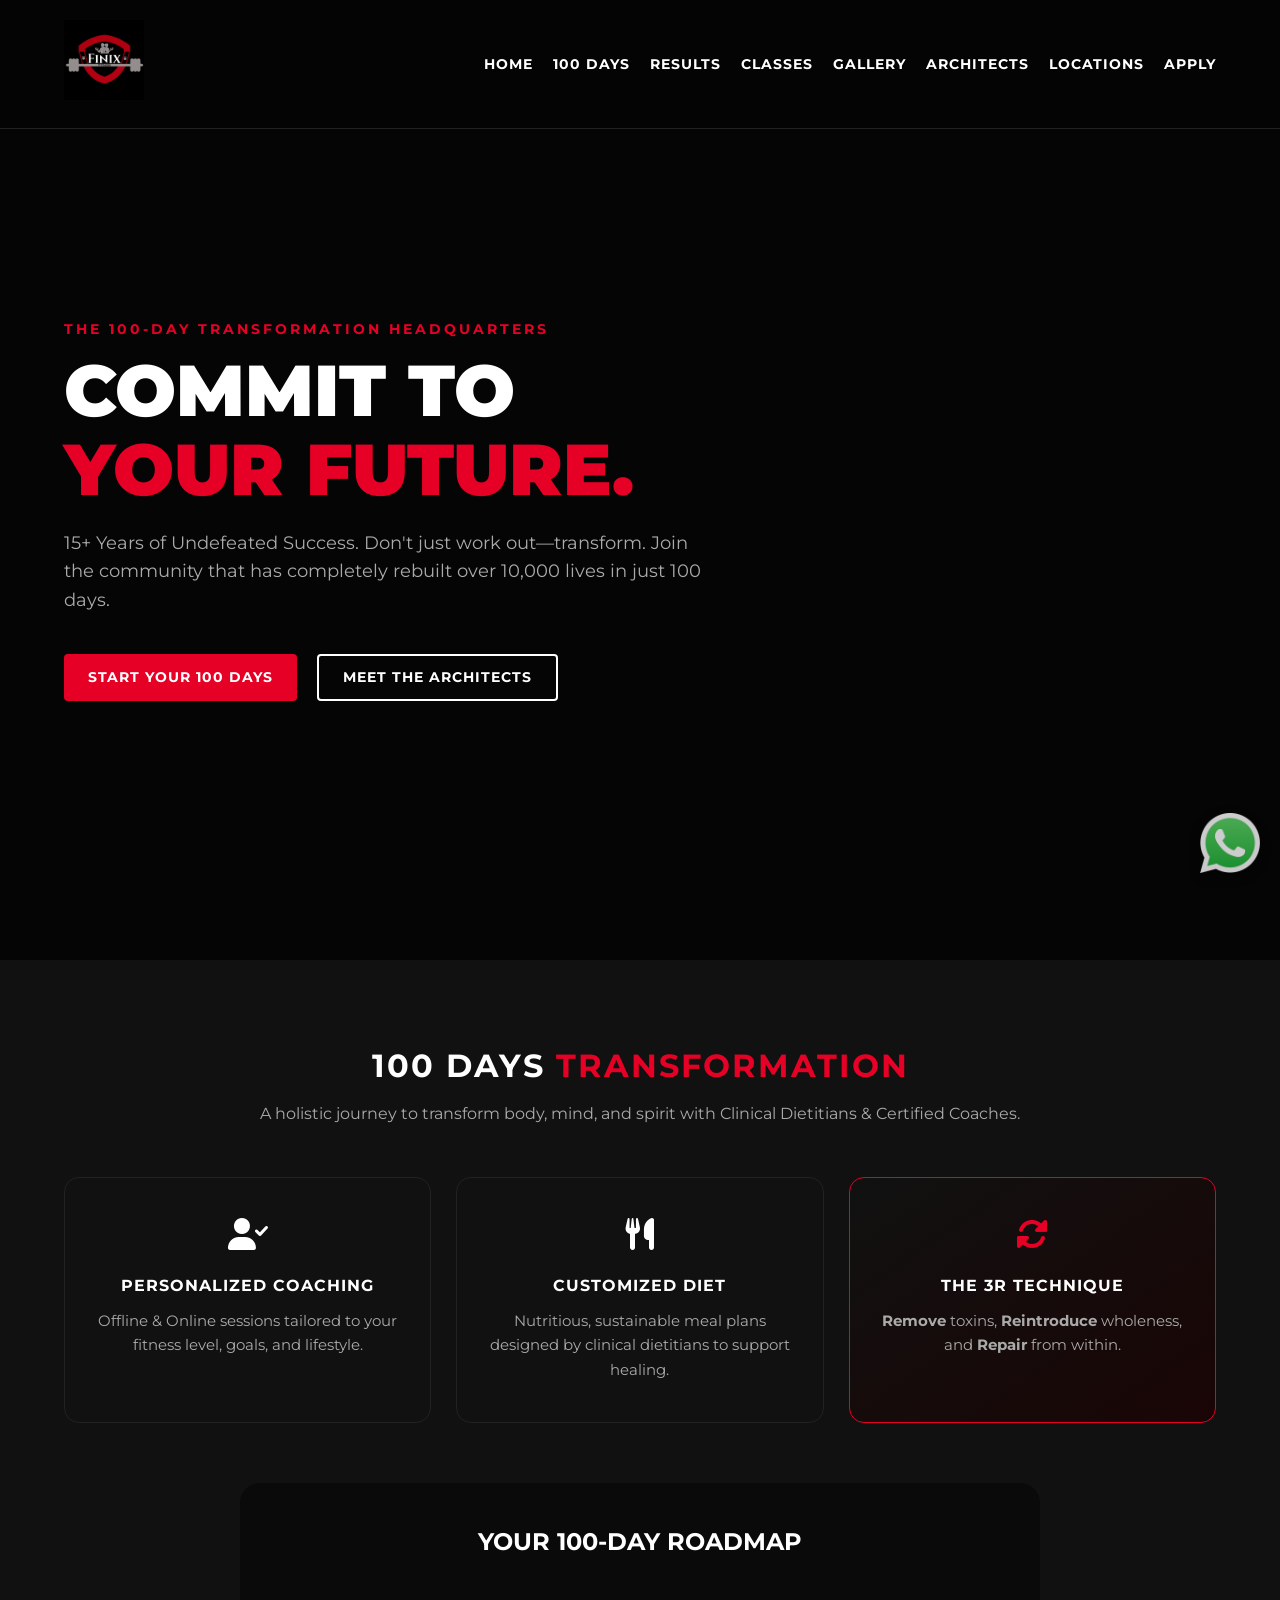
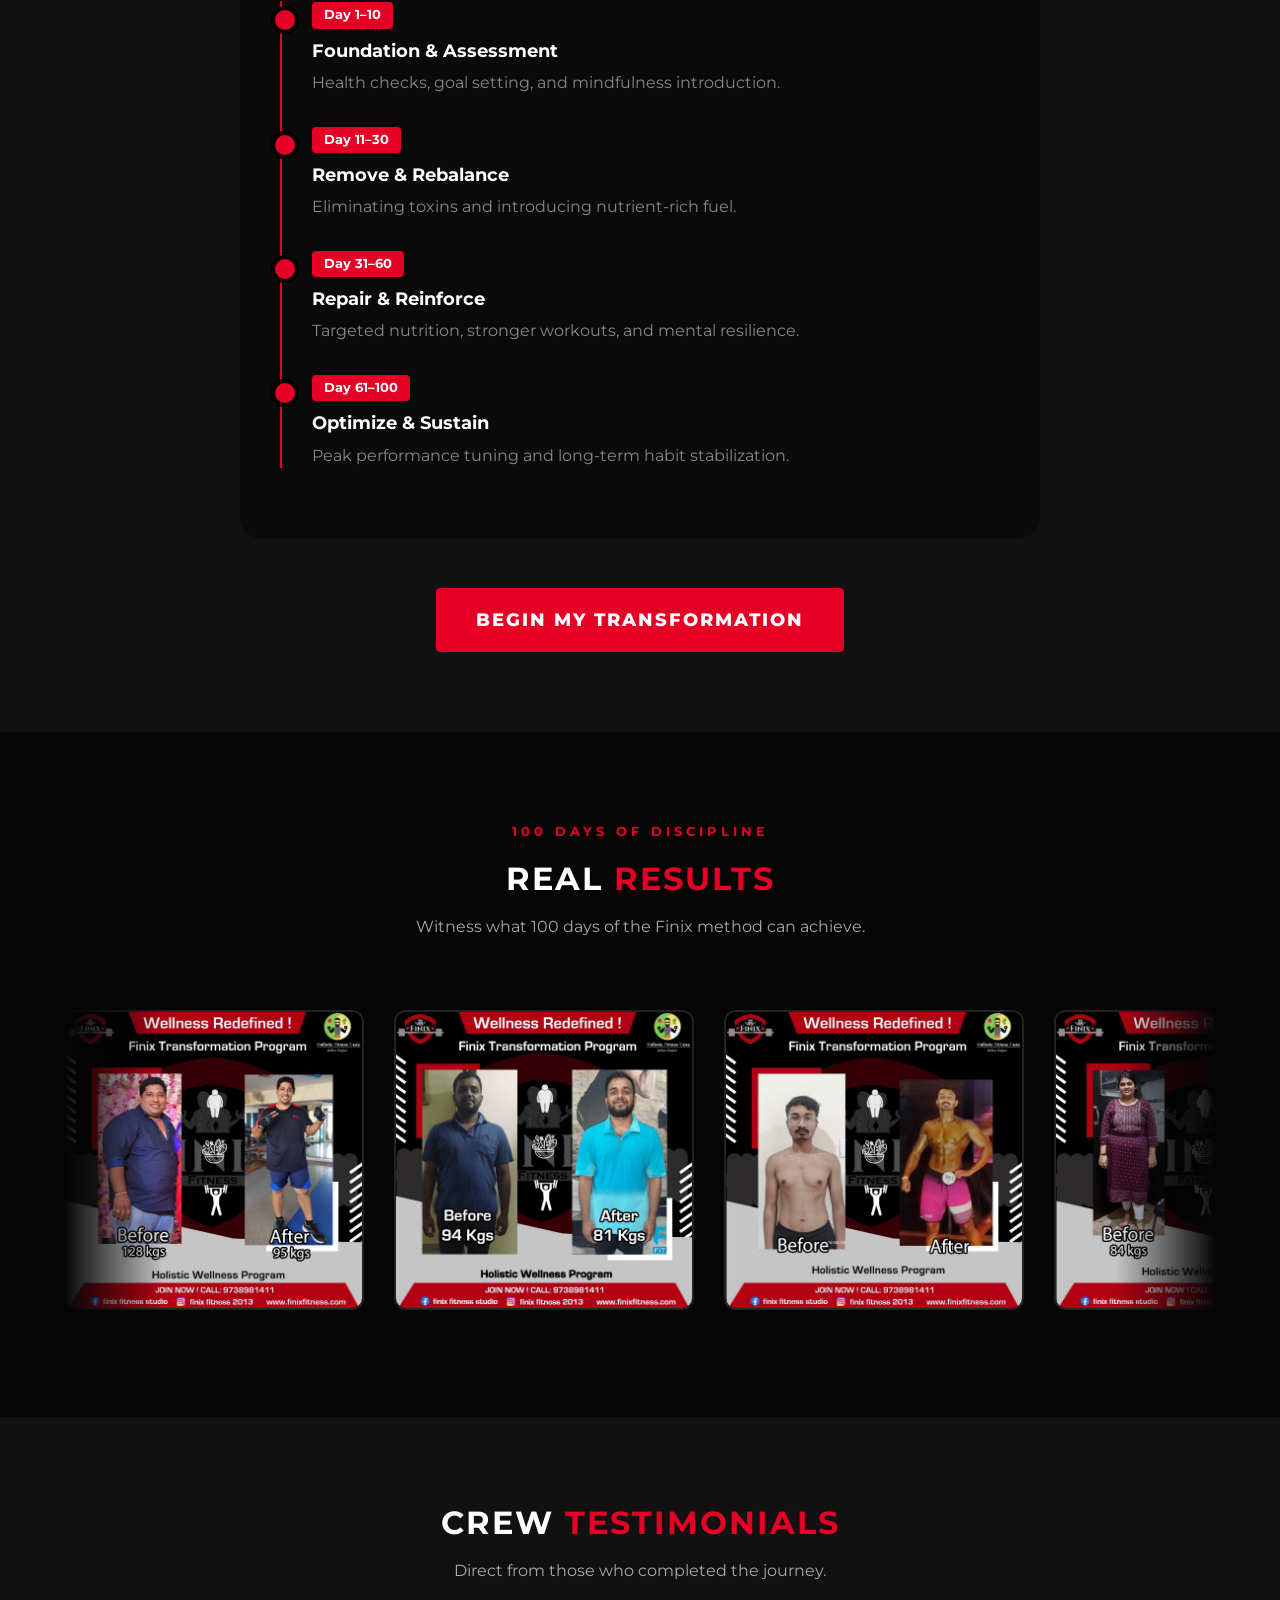
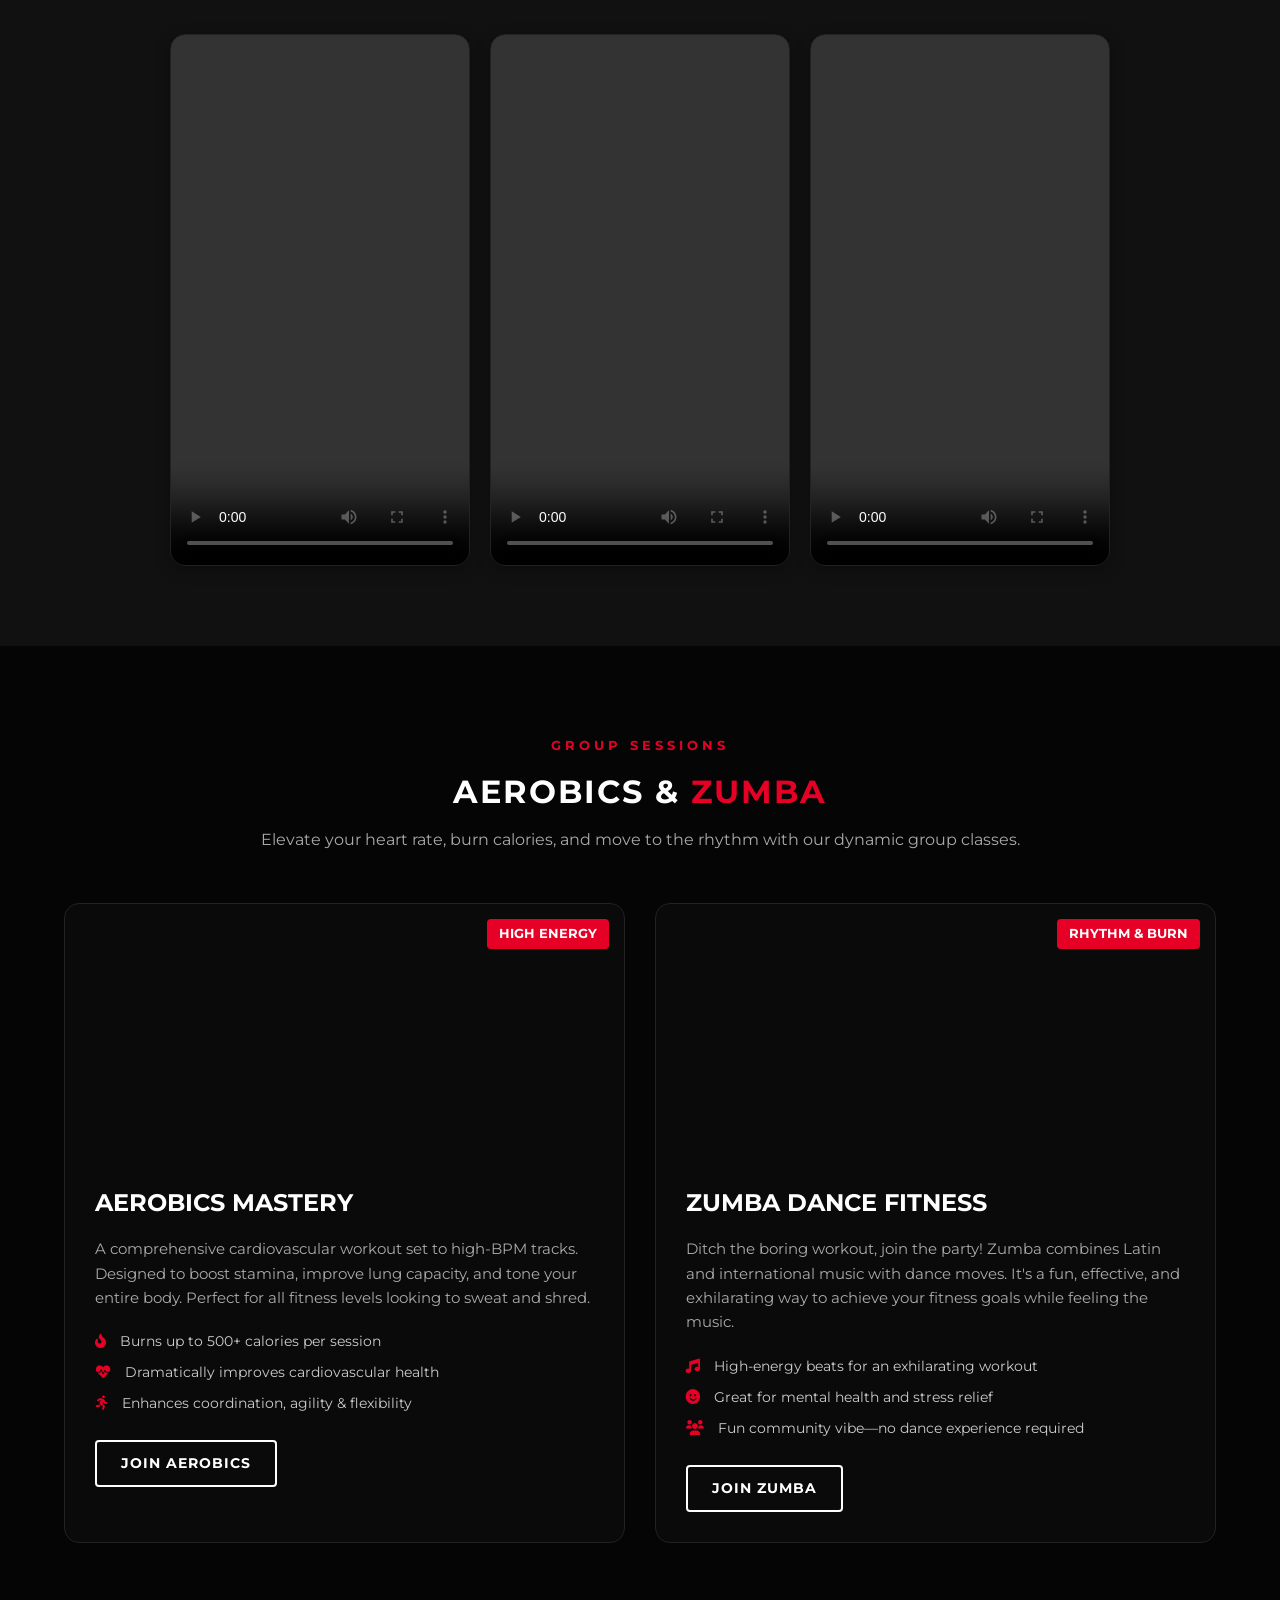
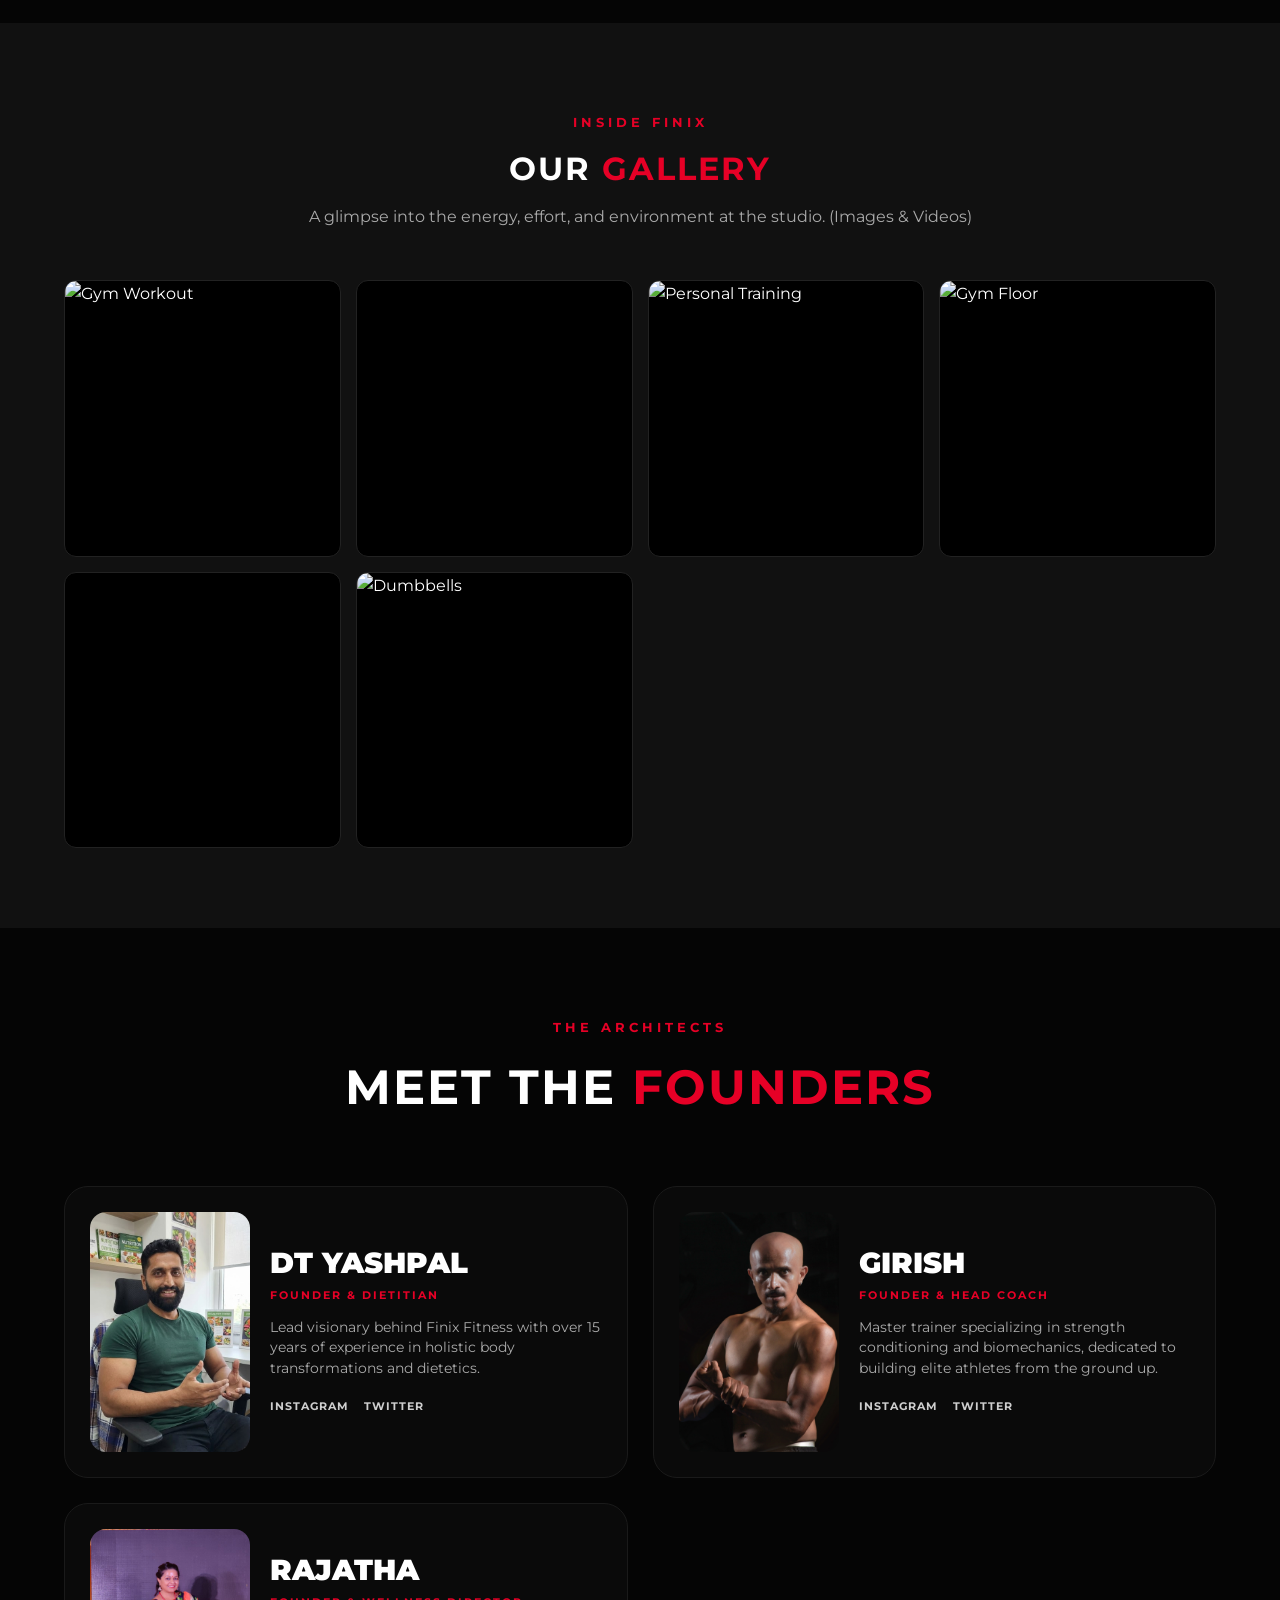
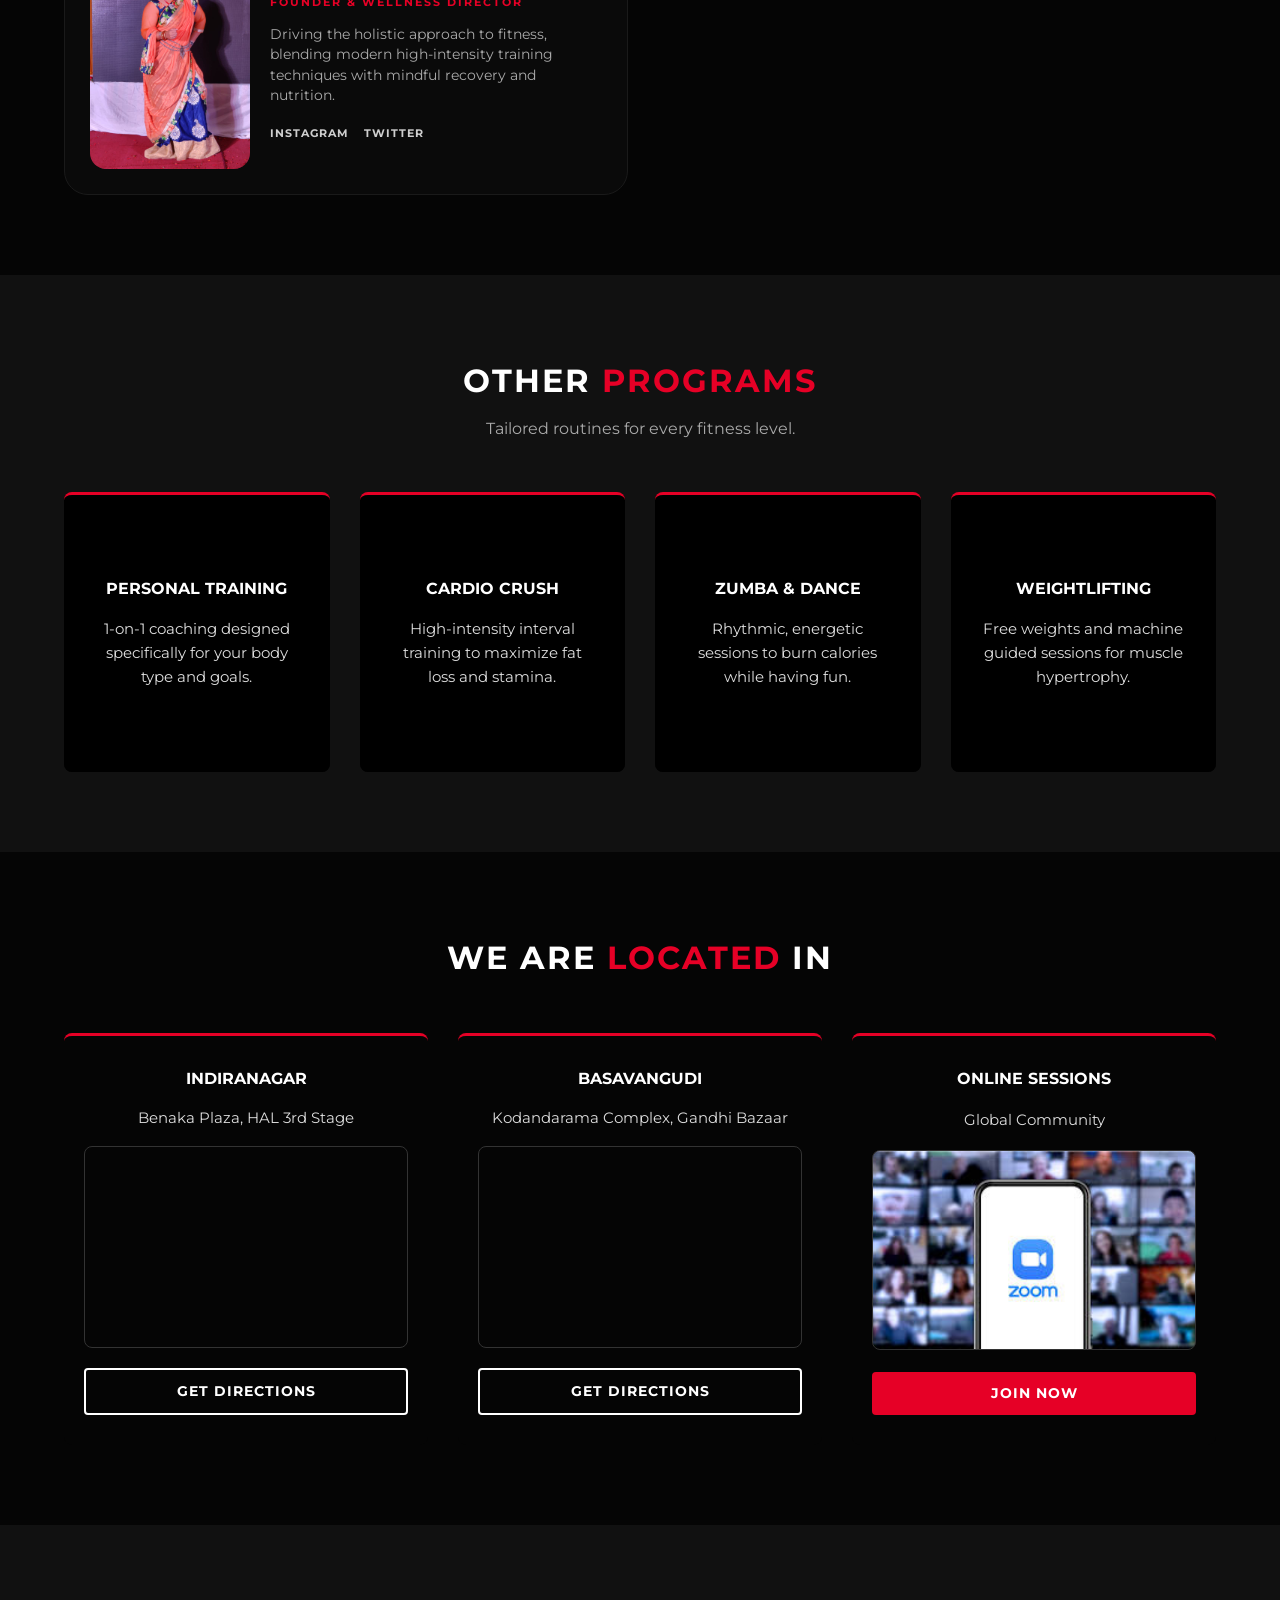
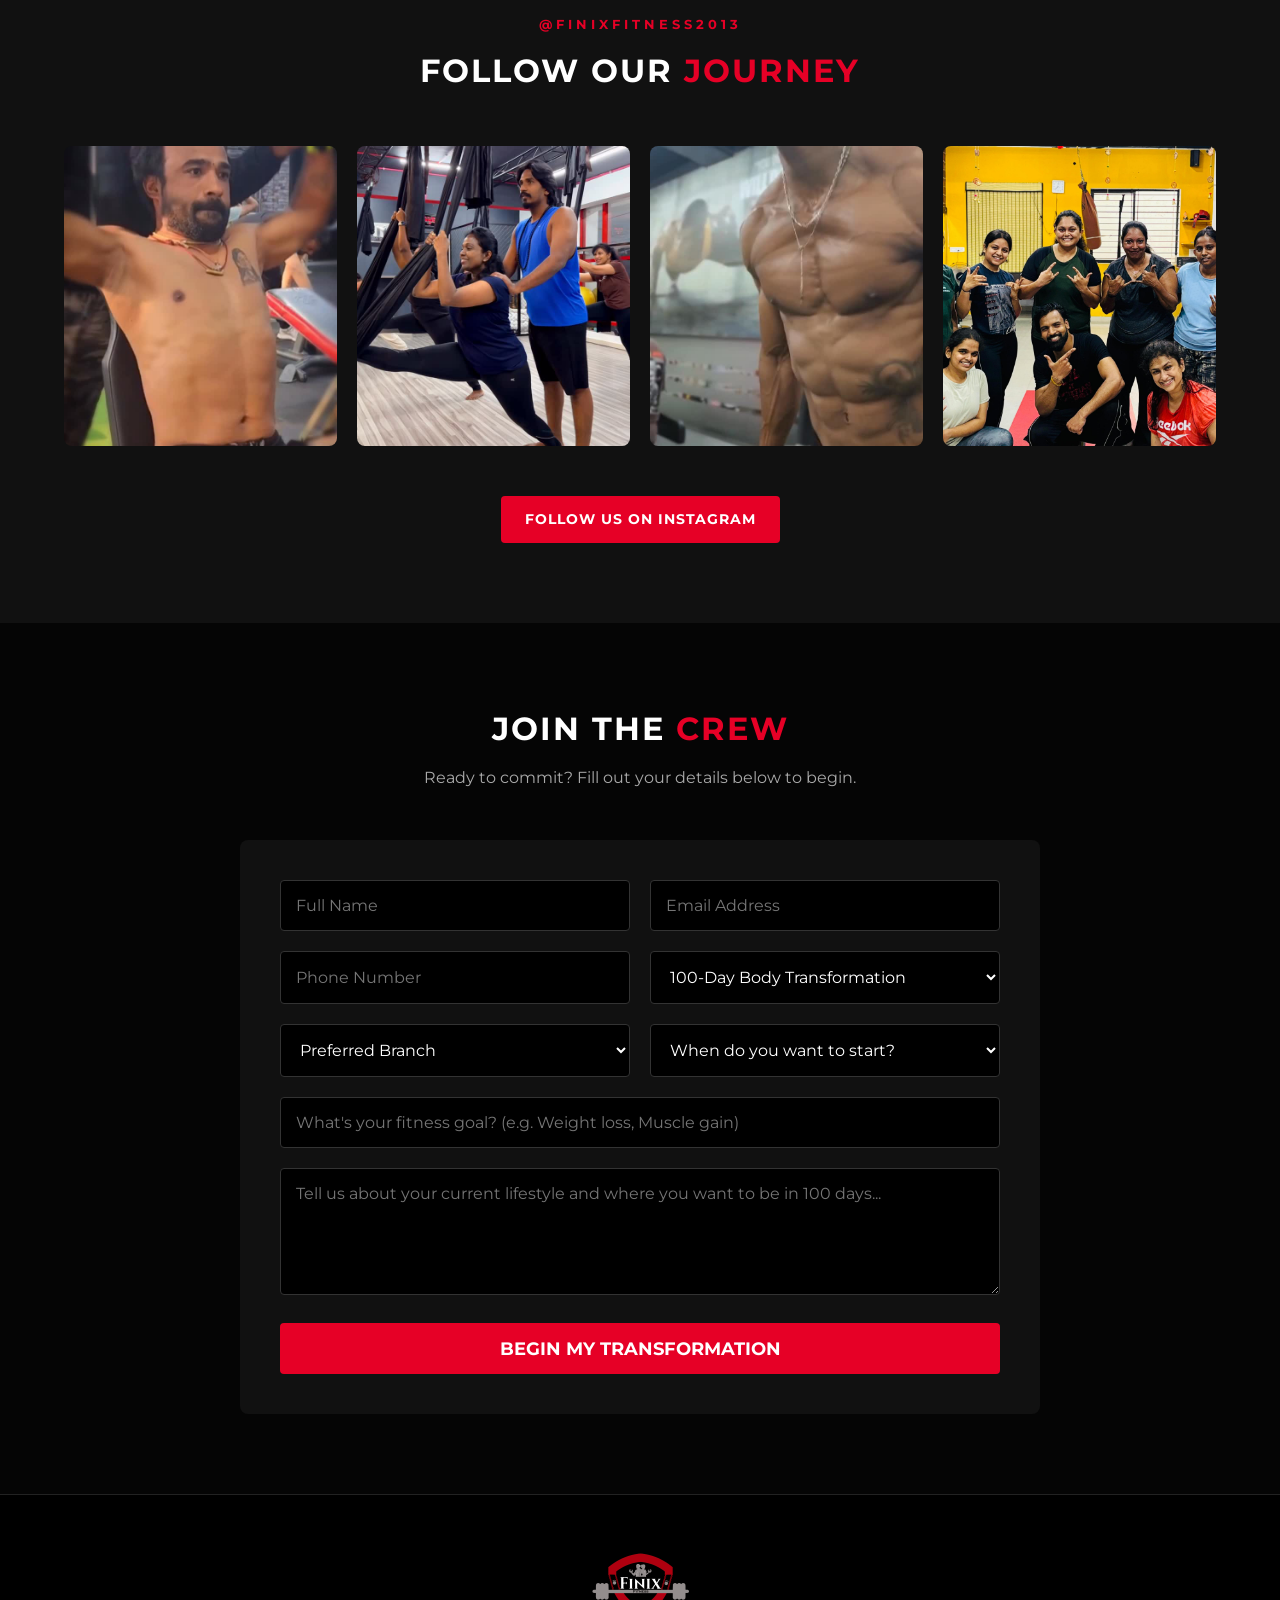
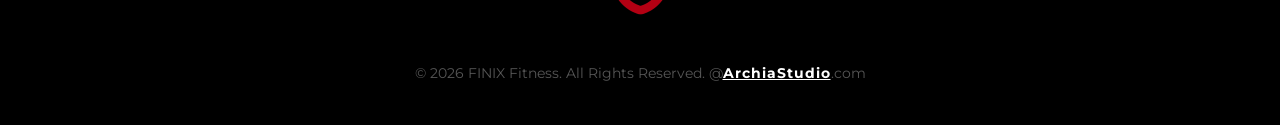
==== index.html @ a946a274 "✅" ====
<!DOCTYPE html>
<html lang="en">

<head>
    <meta charset="UTF-8">
    <meta name="viewport" content="width=device-width, initial-scale=1.0">
    <title>FINIX Fitness | The 100-Day Transformation</title>
    <link href="https://fonts.googleapis.com/css2?family=Montserrat:wght@400;700;900&display=swap" rel="stylesheet">
    <link rel="stylesheet" href="https://cdnjs.cloudflare.com/ajax/libs/font-awesome/6.0.0/css/all.min.css">
    <link id="favicon" rel="icon" type="image/x-icon" href="/assets/logo.png">
    <style>
        /* --- GLOBAL VARIABLES --- */
        :root {
            --bg-color: #050505;
            --bg-alt: #111111;
            --text-color: #ffffff;
            --text-muted: #aaaaaa;
            --primary-red: #e60026;
            --font-main: 'Montserrat', sans-serif;
        }

        /* --- RESET --- */
        html { scroll-behavior: smooth; }
        * { margin: 0; padding: 0; box-sizing: border-box; font-family: var(--font-main); }
        body { background-color: var(--bg-color); color: var(--text-color); line-height: 1.6; overflow-x: hidden; }

        .section-padding { padding: 80px 5%; }
        .dark-bg { background-color: var(--bg-alt); }
        .section-header { text-align: center; margin-bottom: 50px; }
        .section-header h3 { font-size: 2rem; letter-spacing: 2px; text-transform: uppercase; }
        .section-header p { color: var(--text-muted); margin-top: 10px; }
        .highlight, .section-header span { color: var(--primary-red); }

        /* --- TYPOGRAPHY & BUTTONS --- */
        a { text-decoration: none; color: var(--text-color); font-weight: 700; font-size: 0.9rem; letter-spacing: 1px; }
        .btn-primary { background-color: var(--primary-red); color: #fff; padding: 12px 24px; border: none; border-radius: 4px; text-transform: uppercase; font-weight: 700; cursor: pointer; transition: background 0.3s ease; display: inline-block; }
        .btn-primary:hover { background-color: #b3001e; }
        .btn-secondary { background-color: transparent; color: var(--text-color); border: 2px solid var(--text-color); padding: 10px 24px; border-radius: 4px; text-transform: uppercase; font-weight: 700; cursor: pointer; transition: all 0.3s ease; display: inline-block; }
        .btn-secondary:hover { background-color: var(--text-color); color: var(--bg-color); }
        .large-btn { padding: 18px 40px; font-size: 1.1rem; font-weight: 800; letter-spacing: 2px; }

        /* --- SCROLL ANIMATION CLASSES --- */
        .fade-in { opacity: 0; transform: translateY(30px); transition: opacity 0.6s ease-out, transform 0.6s ease-out; }
        .fade-in.appear { opacity: 1; transform: translateY(0); }

        /* --- NAVBAR --- */
        .navbar { display: flex; justify-content: space-between; align-items: center; padding: 20px 5%; position: fixed; width: 100%; top: 0; background: rgba(5, 5, 5, 0.85); backdrop-filter: blur(10px); z-index: 1000; border-bottom: 1px solid #222; transition: all 0.3s ease; }
        .navbar.scrolled { padding: 10px 5%; box-shadow: 0 5px 20px rgba(0, 0, 0, 0.5); background: rgba(5, 5, 5, 0.98); }
        .logo h2 { font-weight: 900; letter-spacing: 2px; }
        .nav-links { display: flex; list-style: none; gap: 20px; }
        .nav-links a:hover { color: var(--primary-red); }
        .burger { display: none; cursor: pointer; }
        .burger div { width: 25px; height: 3px; background-color: var(--text-color); margin: 5px; transition: all 0.3s ease; }

        /* --- HERO SECTION --- */
        .hero { min-height: 100vh; display: flex; align-items: center; padding: 0 5%; margin-top: 60px; position: relative; }
        .video2 { object-fit: cover; width: 100%; height: 100vh; position: absolute; top: 0; left: 0; z-index: -1; opacity: 0.2; }
        .hero-content { max-width: 650px; }
        .subtitle { letter-spacing: 3px; font-weight: 700; margin-bottom: 10px; font-size: 0.85rem; color: var(--primary-red); }
        .hero h1 { font-size: 4.5rem; font-weight: 900; line-height: 1.1; margin-bottom: 20px; text-transform: uppercase; }
        .description { color: var(--text-muted); margin-bottom: 40px; font-size: 1.1rem; }
        .hero-buttons { display: flex; gap: 20px; }

        /* --- 100 DAYS PROGRAM STYLING --- */
        .program-grid-100 { display: grid; grid-template-columns: repeat(auto-fit, minmax(280px, 1fr)); gap: 25px; margin-bottom: 60px; }
        .program-card-100 { background: #111; padding: 40px 30px; border-radius: 15px; border: 1px solid #222; text-align: center; transition: 0.3s; }
        .program-card-100.highlight-card { border-color: var(--primary-red); background: linear-gradient(145deg, #111, #1a0505); }
        .program-card-100 h4 { color: #fff; margin: 20px 0 10px; text-transform: uppercase; letter-spacing: 1px; }
        .program-card-100 p { color: #aaa; font-size: 0.95rem; line-height: 1.6; }
        .timeline-container { max-width: 800px; margin: 0 auto; padding: 40px 20px; background: #0a0a0a; border-radius: 20px; }
        .timeline-title { text-align: center; color: #fff; margin-bottom: 40px; font-size: 1.5rem; text-transform: uppercase; }
        .timeline { border-left: 2px solid var(--primary-red); margin-left: 20px; padding-left: 30px; }
        .timeline-item { position: relative; margin-bottom: 30px; }
        .timeline-item::before { content: ''; position: absolute; left: -41px; top: 5px; width: 20px; height: 20px; background: var(--primary-red); border-radius: 50%; border: 4px solid #000; }
        .time-box { display: inline-block; background: var(--primary-red); color: #fff; padding: 3px 12px; border-radius: 4px; font-weight: bold; font-size: 0.8rem; margin-bottom: 8px; }
        .time-content h5 { color: #fff; font-size: 1.1rem; margin-bottom: 5px; }
        .time-content p { color: #888; }
        .cta-wrapper { text-align: center; margin-top: 50px; }

        /* --- TRANSFORMATIONS MARQUEE --- */
        .marquee-container { width: 100%; overflow: hidden; white-space: nowrap; position: relative; padding: 20px 0; }
        .marquee-container::before, .marquee-container::after { content: ""; position: absolute; top: 0; width: 100px; height: 100%; z-index: 2; }
        .marquee-container::before { left: 0; background: linear-gradient(to right, var(--bg-color) 0%, transparent 100%); }
        .marquee-container::after { right: 0; background: linear-gradient(to left, var(--bg-color) 0%, transparent 100%); }
        .marquee-track { display: inline-flex; gap: 30px; animation: scrollMarquee 50s linear infinite; }
        .marquee-track:hover { animation-play-state: paused; }
        .marquee-track img { width: 300px; height: 300px; object-fit: cover; border-radius: 12px; border: 2px solid #222; cursor: pointer; transition: transform 0.3s ease, border-color 0.3s ease; }
        .marquee-track img:hover { transform: scale(1.02); border-color: var(--primary-red); }
        @keyframes scrollMarquee { 0% { transform: translateX(0); } 100% { transform: translateX(-50%); } }

        /* --- VIDEO REVIEWS (VERTICAL) --- */
        .video-only-row { display: flex; justify-content: center; gap: 20px; margin-top: 40px; flex-wrap: wrap; }
        .pure-video-card.vertical-card { flex: 0 1 300px; background: #000; border: 1px solid #222; border-radius: 15px; overflow: hidden; transition: all 0.3s ease; box-shadow: 0 4px 15px rgba(0,0,0,0.3); }
        .pure-video-card.vertical-card:hover { border-color: var(--primary-red); transform: scale(1.02); }
        .pure-video-card.vertical-card video { width: 100%; aspect-ratio: 9 / 16; display: block; object-fit: cover; }

        /* --- FOUNDERS SECTION --- */
        .founders-grid { display: grid; grid-template-columns: repeat(auto-fit, minmax(400px, 1fr)); gap: 25px; max-width: 1400px; margin: 0 auto; }
        .founder-card { display: flex; background-color: #0a0a0a; border-radius: 24px; padding: 25px; gap: 20px; border: 1px solid #1a1a1a; align-items: center; transition: transform 0.3s ease, border-color 0.3s ease; }
        .founder-card:hover { border-color: var(--primary-red); transform: translateY(-5px); }
        .founder-img { width: 160px; height: 240px; background-color: #1c1c1c; background-size: cover; background-position: center; border-radius: 16px; flex-shrink: 0; }
        .founder-info { flex: 1; display: flex; flex-direction: column; overflow: hidden; }
        .founder-info h2 { font-size: 1.8rem; font-weight: 900; line-height: 1.1; margin-bottom: 8px; text-transform: uppercase; color: #fff; white-space: normal; }
        .founder-title { color: var(--primary-red); font-size: 0.7rem; letter-spacing: 2px; margin-bottom: 12px; text-transform: uppercase; font-weight: 700; }
        .founder-info p { color: var(--text-muted); font-size: 0.85rem; line-height: 1.5; margin-bottom: 20px; }
        .founder-socials { display: flex; gap: 15px; }
        .founder-socials a { font-size: 0.7rem; letter-spacing: 1px; color: #fff; opacity: 0.8; }

        /* --- GENERAL PROGRAMS GRID --- */
        .grid-container { display: grid; grid-template-columns: repeat(auto-fit, minmax(250px, 1fr)); gap: 30px; }
        .grid-card { background-color: var(--bg-color); border-top: 3px solid var(--primary-red); padding: 40px 30px; border-radius: 8px; transition: transform 0.3s ease, box-shadow 0.3s ease; text-align: center; background-size: cover; background-position: center; background-repeat: no-repeat; min-height: 280px; display: flex; flex-direction: column; justify-content: center; color: #ffffff; }
        .dark-bg .grid-card { background-color: #000; }
        .grid-card h4, .grid-card p { position: relative; z-index: 2; }
        .grid-card p { color: #ddd; font-size: 0.95rem; margin-top: 15px; }
        .grid-card:hover { transform: translateY(-10px); box-shadow: 0 10px 30px rgba(230, 0, 38, 0.2); }

        /* --- AEROBICS & ZUMBA CLASSES --- */
        .classes-grid { display: grid; grid-template-columns: repeat(auto-fit, minmax(320px, 1fr)); gap: 30px; max-width: 1200px; margin: 0 auto; }
        .class-card { background-color: #0a0a0a; border: 1px solid #222; border-radius: 15px; overflow: hidden; transition: 0.3s; }
        .class-card:hover { border-color: var(--primary-red); transform: translateY(-5px); box-shadow: 0 10px 30px rgba(230, 0, 38, 0.15); }
        .class-img { height: 250px; background-size: cover; background-position: center; position: relative; }
        .class-content { padding: 30px; }
        .class-content h4 { font-size: 1.5rem; margin-bottom: 15px; text-transform: uppercase; color: #fff; }
        .class-content p { color: var(--text-muted); margin-bottom: 20px; font-size: 0.95rem; }
        .class-badge { position: absolute; top: 15px; right: 15px; background: var(--primary-red); color: #fff; padding: 5px 12px; font-size: 0.8rem; font-weight: bold; border-radius: 4px; text-transform: uppercase;}
        .class-features { list-style: none; color: #ccc; margin-bottom: 25px; font-size: 0.9rem; }
        .class-features li { margin-bottom: 8px; }
        .class-features i { color: var(--primary-red); margin-right: 10px; }

        /* --- MIXED MEDIA GALLERY --- */
        .media-gallery-grid { display: grid; grid-template-columns: repeat(auto-fit, minmax(250px, 1fr)); gap: 15px; max-width: 1400px; margin: 0 auto; }
        .media-item { position: relative; border-radius: 12px; overflow: hidden; aspect-ratio: 1 / 1; border: 1px solid #222; transition: all 0.3s ease; background: #000; cursor: pointer; }
        .media-item:hover { border-color: var(--primary-red); transform: scale(1.03); z-index: 2; box-shadow: 0 10px 30px rgba(230,0,38,0.3); }
        .media-item img, .media-item video { width: 100%; height: 100%; object-fit: cover; display: block; transition: filter 0.3s; }
        .media-item:hover img, .media-item:hover video { filter: brightness(1.1); }
        .media-overlay { position: absolute; inset: 0; background: rgba(0,0,0,0.4); display: flex; align-items: center; justify-content: center; opacity: 0; transition: opacity 0.3s; pointer-events: none; }
        .media-item:hover .media-overlay { opacity: 1; }
        .media-icon { font-size: 2.5rem; color: #fff; filter: drop-shadow(0px 2px 4px rgba(0,0,0,0.8)); }

        /* --- LOCATIONS & INSTA --- */
        .map-card { padding: 30px 20px; display: flex; flex-direction: column; justify-content: space-between; min-height: auto; background-image: none !important; }
        .address-text { font-size: 0.85rem; color: var(--text-muted); margin-bottom: 15px; }
        .map-container { width: 100%; border-radius: 8px; overflow: hidden; margin-bottom: 20px; border: 1px solid #333; }
        .map-container iframe { display: block; }
        .online-placeholder { height: 200px; display: flex; align-items: center; justify-content: center; background-color: #0a0a0a; padding: 20px; background: url('assets/images.jpg') no-repeat center; background-size: cover; }
        .online-placeholder p { color: var(--primary-red); font-weight: 700; font-size: 0.9rem; }
        .map-btn { width: 100%; text-align: center; padding: 10px; }
        
        .insta-grid { display: grid; grid-template-columns: repeat(auto-fit, minmax(250px, 1fr)); gap: 20px; max-width: 1200px; margin: 0 auto; }
        .insta-item { position: relative; height: 300px; background-size: cover; background-position: center; border-radius: 8px; overflow: hidden; display: block; }
        .insta-overlay { position: absolute; top: 0; left: 0; width: 100%; height: 100%; background-color: rgba(230, 0, 38, 0.85); display: flex; align-items: center; justify-content: center; opacity: 0; transition: opacity 0.3s ease; }
        .insta-item:hover .insta-overlay { opacity: 1; }
        .insta-overlay span { color: #fff; font-weight: 900; letter-spacing: 2px; font-size: 1.2rem; text-transform: uppercase; }

        /* --- CONTACT FORM --- */
        .contact-container { max-width: 800px; margin: 0 auto; }
        .contact-form { background-color: var(--bg-alt); padding: 40px; border-radius: 8px; }
        .input-group { display: flex; gap: 20px; margin-bottom: 20px; }
        .contact-form input, .contact-form select, .contact-form textarea { width: 100%; padding: 15px; background-color: #000; border: 1px solid #333; color: var(--text-color); border-radius: 4px; font-size: 1rem; }
        .contact-form input:focus, .contact-form select:focus, .contact-form textarea:focus { outline: none; border-color: var(--primary-red); }
        .contact-form textarea { resize: vertical; margin-bottom: 20px; }
        .form-submit { width: 100%; padding: 15px; font-size: 1.1rem; }

        /* --- FOOTER & WHATSAPP --- */
        footer { background-color: #000; padding: 40px 5%; text-align: center; border-top: 1px solid #222; }
        footer p { color: #555; margin-top: 20px; font-size: 0.9rem; }
        .whatsapp { position: fixed; bottom: 20px; right: 20px; z-index: 9999; }
        .whatsapp img { width: 60px; height: 60px; opacity: 0.8; transition: 0.3s; filter: drop-shadow(0px 4px 6px rgba(0,0,0,0.5)); }
        .whatsapp img:hover { opacity: 1; transform: scale(1.1); }

        /* --- MOBILE RESPONSIVENESS --- */
        @media (max-width: 950px) {
            .nav-links { position: absolute; right: 0px; top: 75px; height: 100vh; background-color: rgba(5, 5, 5, 0.98); display: flex; flex-direction: column; align-items: center; justify-content: flex-start; padding-top: 50px; width: 60%; transform: translateX(100%); transition: transform 0.4s ease-in-out; }
            .nav-links li { margin: 15px 0; }
            .nav-links.nav-active { transform: translateX(0%); }
            .burger { display: block; }
            .toggle .line1 { transform: rotate(-45deg) translate(-5px, 6px); }
            .toggle .line2 { opacity: 0; }
            .toggle .line3 { transform: rotate(45deg) translate(-5px, -6px); }
            
            .hero h1 { font-size: 3rem; }
            .hero-buttons { flex-direction: column; }
            .input-group { flex-direction: column; }
            .founders-grid { grid-template-columns: 1fr; }
            .founder-card { flex-direction: column; align-items: center; text-align: center; }
            .founder-img { width: 100%; height: 300px; }
            .timeline { margin-left: 10px; }
        }

        @media (max-width: 600px) {
            .nav-links { width: 100%; }
            .hero h1 { font-size: 2.5rem; }
            .marquee-track img { width: 250px; height: 250px; }
            .insta-grid { grid-template-columns: repeat(2, 1fr); gap: 10px; }
            .insta-item { height: 180px; }
            .pure-video-card.vertical-card { flex: 0 1 90%; }
            .media-gallery-grid { grid-template-columns: repeat(auto-fit, minmax(150px, 1fr)); }
            .media-icon { font-size: 1.5rem; }
        }
    </style>
</head>

<body>

    <script>
        const originalTitle = document.title;
        const originalFavicon = document.getElementById('favicon').href;
        
        // The "Away" assets
        const awayTitles = ["Hey! Come Back!", "Hey! Lets Transform!"];
        const awayFavicon = ["./assets/muscle.png","./assets/wieght.png"] 
        
        let titleInterval;

        document.addEventListener('visibilitychange', () => {
            if (document.hidden) {
                let i = 0;
                titleInterval = setInterval(() => {
                    document.title = awayTitles[i % awayTitles.length];
                    document.getElementById('favicon').href = awayFavicon[i % awayFavicon.length];
                    i++;
                }, 2000);
            } else {
                clearInterval(titleInterval);
                document.title = originalTitle;
                document.getElementById('favicon').href = originalFavicon;
            }
        });
    </script>

    <nav class="navbar" id="navbar">
        <div class="logo">
            <img src="assets/logo.png" width="80px" alt="Finix Fitness Logo">
        </div>
        <ul class="nav-links">
            <li><a href="#home">HOME</a></li>
            <li><a href="#the-100-days">100 DAYS</a></li>
            <li><a href="#transformations">RESULTS</a></li>
            <li><a href="#classes">CLASSES</a></li>
            <li><a href="#gallery">GALLERY</a></li>
            <li><a href="#about">ARCHITECTS</a></li>
            <li><a href="#locations">LOCATIONS</a></li>
            <li><a href="#contact">APPLY</a></li>
        </ul>
        <div class="burger">
            <div class="line1"></div>
            <div class="line2"></div>
            <div class="line3"></div>
        </div>
    </nav>

    <section id="home" class="hero fade-in">
        <video class="video2" playsinline autoplay muted loop poster="polina.jpg" id="bgvid">
            <source src="assets/video.mp4" type="video/mp4">
        </video>
        <div class="hero-content">
            <p class="subtitle">THE 100-DAY TRANSFORMATION HEADQUARTERS</p>
            <h1>COMMIT TO<br><span class="highlight">YOUR FUTURE.</span></h1>
            <p class="description">
                15+ Years of Undefeated Success. Don't just work out—transform. Join the community that has completely rebuilt over 10,000 lives in just 100 days.
            </p>
            <div class="hero-buttons">
                <a href="#the-100-days" class="btn-primary">START YOUR 100 DAYS</a>
                <a href="#about" class="btn-secondary">MEET THE ARCHITECTS</a>
            </div>
        </div>
    </section>

    <section id="the-100-days" class="transformation section-padding dark-bg fade-in">
        <div class="container">
            <div class="section-header">
                <h3>100 DAYS <span>TRANSFORMATION</span></h3>
                <p>A holistic journey to transform body, mind, and spirit with Clinical Dietitians & Certified Coaches.</p>
            </div>

            <div class="program-grid-100">
                <div class="program-card-100">
                    <i class="fas fa-user-check fa-2x" style="color:#fff;"></i>
                    <h4>Personalized Coaching</h4>
                    <p>Offline & Online sessions tailored to your fitness level, goals, and lifestyle.</p>
                </div>
                <div class="program-card-100">
                    <i class="fas fa-utensils fa-2x" style="color:#fff;"></i>
                    <h4>Customized Diet</h4>
                    <p>Nutritious, sustainable meal plans designed by clinical dietitians to support healing.</p>
                </div>
                <div class="program-card-100 highlight-card">
                    <i class="fas fa-sync-alt fa-2x" style="color:var(--primary-red);"></i>
                    <h4>The 3R Technique</h4>
                    <p><strong>Remove</strong> toxins, <strong>Reintroduce</strong> wholeness, and <strong>Repair</strong> from within.</p>
                </div>
            </div>

            <div class="timeline-container">
                <h4 class="timeline-title">Your 100-Day Roadmap</h4>
                <div class="timeline">
                    <div class="timeline-item">
                        <div class="time-box">Day 1–10</div>
                        <div class="time-content">
                            <h5>Foundation & Assessment</h5>
                            <p>Health checks, goal setting, and mindfulness introduction.</p>
                        </div>
                    </div>
                    <div class="timeline-item">
                        <div class="time-box">Day 11–30</div>
                        <div class="time-content">
                            <h5>Remove & Rebalance</h5>
                            <p>Eliminating toxins and introducing nutrient-rich fuel.</p>
                        </div>
                    </div>
                    <div class="timeline-item">
                        <div class="time-box">Day 31–60</div>
                        <div class="time-content">
                            <h5>Repair & Reinforce</h5>
                            <p>Targeted nutrition, stronger workouts, and mental resilience.</p>
                        </div>
                    </div>
                    <div class="timeline-item">
                        <div class="time-box">Day 61–100</div>
                        <div class="time-content">
                            <h5>Optimize & Sustain</h5>
                            <p>Peak performance tuning and long-term habit stabilization.</p>
                        </div>
                    </div>
                </div>
            </div>

            <div class="cta-wrapper">
                <a href="#contact" class="btn-primary large-btn">BEGIN MY TRANSFORMATION</a>
            </div>
        </div>
    </section>

    <section id="transformations" class="transformations section-padding fade-in">
        <div class="section-header">
            <p class="subtitle" style="color: var(--primary-red); font-size: 0.8rem; letter-spacing: 4px; font-weight: bold; margin-bottom: 10px;">
                100 DAYS OF DISCIPLINE</p>
            <h3>REAL <span>RESULTS</span></h3>
            <p>Witness what 100 days of the Finix method can achieve.</p>
        </div>

        <div class="marquee-container">
            <div class="marquee-track">
                <img src="assets/2026/1 (1).jpeg" alt="Finix Transformation">
                <img src="assets/2026/1 (2).jpeg" alt="Finix Transformation">
                <img src="assets/2026/1 (3).jpeg" alt="Finix Transformation">
                <img src="assets/2026/1 (4).jpeg" alt="Finix Transformation">
                <img src="assets/2026/1 (5).jpeg" alt="Finix Transformation">
                <img src="assets/2026/1 (6).jpeg" alt="Finix Transformation">
                <img src="assets/2026/1 (7).jpeg" alt="Finix Transformation">
                <img src="assets/2026/1 (8).jpeg" alt="Finix Transformation">
                <img src="assets/2026/1 (9).jpeg" alt="Finix Transformation">
                <img src="assets/2026/1 (10).jpeg" alt="Finix Transformation">
                <img src="assets/2026/1 (11).jpeg" alt="Finix Transformation">
            </div>
        </div>
    </section>

    <section id="reviews" class="reviews section-padding dark-bg fade-in">
        <div class="container">
            <div class="section-header">
                <h3>CREW <span>TESTIMONIALS</span></h3>
                <p>Direct from those who completed the journey.</p>
            </div>

            <div class="video-only-row">
                <div class="pure-video-card vertical-card">
                    <video controls>
                        <source src="assets/2026/reviews/WhatsApp Video 2026-04-03 at 8.23.04 AM (1).mp4" type="video/mp4">
                    </video>
                </div>
                <div class="pure-video-card vertical-card">
                    <video controls>
                        <source src="assets/2026/reviews/WhatsApp Video 2026-04-03 at 8.23.04 AM.mp4" type="video/mp4">
                    </video>
                </div>
                <div class="pure-video-card vertical-card">
                    <video controls>
                        <source src="assets/2026/reviews/WhatsApp Video 2026-04-03 at 8.23.05 AM (1).mp4" type="video/mp4">
                    </video>
                </div>
            </div>
        </div>
    </section>

    <section id="classes" class="classes section-padding fade-in">
        <div class="container">
            <div class="section-header">
                <p class="subtitle" style="color: var(--primary-red); font-size: 0.8rem; letter-spacing: 4px; font-weight: bold; margin-bottom: 10px;">
                    GROUP SESSIONS</p>
                <h3>AEROBICS & <span>ZUMBA</span></h3>
                <p>Elevate your heart rate, burn calories, and move to the rhythm with our dynamic group classes.</p>
            </div>

            <div class="classes-grid">
                <div class="class-card fade-in">
                    <div class="class-img" style="background-image: url('https://images.unsplash.com/photo-1518611012118-696072aa579a?auto=format&fit=crop&w=800&q=80');">
                        <span class="class-badge">High Energy</span>
                    </div>
                    <div class="class-content">
                        <h4>AEROBICS MASTERY</h4>
                        <p>A comprehensive cardiovascular workout set to high-BPM tracks. Designed to boost stamina, improve lung capacity, and tone your entire body. Perfect for all fitness levels looking to sweat and shred.</p>
                        <ul class="class-features">
                            <li><i class="fas fa-fire-alt"></i> Burns up to 500+ calories per session</li>
                            <li><i class="fas fa-heartbeat"></i> Dramatically improves cardiovascular health</li>
                            <li><i class="fas fa-running"></i> Enhances coordination, agility & flexibility</li>
                        </ul>
                        <a href="#contact" class="btn-secondary">JOIN AEROBICS</a>
                    </div>
                </div>

                <div class="class-card fade-in">
                    <div class="class-img" style="background-image: url('https://images.unsplash.com/photo-1524863479829-916d8e77f114?auto=format&fit=crop&w=800&q=80');">
                        <span class="class-badge">Rhythm & Burn</span>
                    </div>
                    <div class="class-content">
                        <h4>ZUMBA DANCE FITNESS</h4>
                        <p>Ditch the boring workout, join the party! Zumba combines Latin and international music with dance moves. It's a fun, effective, and exhilarating way to achieve your fitness goals while feeling the music.</p>
                        <ul class="class-features">
                            <li><i class="fas fa-music"></i> High-energy beats for an exhilarating workout</li>
                            <li><i class="fas fa-smile"></i> Great for mental health and stress relief</li>
                            <li><i class="fas fa-users"></i> Fun community vibe—no dance experience required</li>
                        </ul>
                        <a href="#contact" class="btn-secondary">JOIN ZUMBA</a>
                    </div>
                </div>
            </div>
        </div>
    </section>

    <section id="gallery" class="gallery section-padding dark-bg fade-in">
        <div class="container">
            <div class="section-header">
                <p class="subtitle" style="color: var(--primary-red); font-size: 0.8rem; letter-spacing: 4px; font-weight: bold; margin-bottom: 10px;">
                    INSIDE FINIX</p>
                <h3>OUR <span>GALLERY</span></h3>
                <p>A glimpse into the energy, effort, and environment at the studio. (Images & Videos)</p>
            </div>

            <div class="media-gallery-grid">
                <div class="media-item fade-in">
                    <img src="https://images.unsplash.com/photo-1534438327276-14e5300c3a48?auto=format&fit=crop&w=600&q=80" alt="Gym Workout">
                    <div class="media-overlay"><i class="fas fa-camera media-icon"></i></div>
                </div>

                <div class="media-item fade-in">
                    <video autoplay muted loop playsinline>
                        <source src="assets/video.mp4" type="video/mp4">
                    </video>
                    <div class="media-overlay"><i class="fas fa-video media-icon"></i></div>
                </div>

                <div class="media-item fade-in">
                    <img src="https://images.unsplash.com/photo-1571019614242-c5c5dee9f50b?auto=format&fit=crop&w=600&q=80" alt="Personal Training">
                    <div class="media-overlay"><i class="fas fa-camera media-icon"></i></div>
                </div>

                <div class="media-item fade-in">
                    <img src="https://images.unsplash.com/photo-1517836357463-d25dfeac3438?auto=format&fit=crop&w=600&q=80" alt="Gym Floor">
                    <div class="media-overlay"><i class="fas fa-camera media-icon"></i></div>
                </div>

                <div class="media-item fade-in">
                    <video autoplay muted loop playsinline>
                        <source src="assets/2026/reviews/WhatsApp Video 2026-04-03 at 8.23.04 AM.mp4" type="video/mp4">
                    </video>
                    <div class="media-overlay"><i class="fas fa-video media-icon"></i></div>
                </div>

                <div class="media-item fade-in">
                    <img src="https://images.unsplash.com/photo-1581009146145-b5ef050c2e1e?auto=format&fit=crop&w=600&q=80" alt="Dumbbells">
                    <div class="media-overlay"><i class="fas fa-camera media-icon"></i></div>
                </div>
            </div>
        </div>
    </section>

    <section id="about" class="about section-padding fade-in">
        <div class="section-header" style="margin-bottom: 60px;">
            <p class="subtitle" style="color: var(--primary-red); font-size: 0.8rem; letter-spacing: 4px; font-weight: bold; margin-bottom: 10px;">
                THE ARCHITECTS</p>
            <h3 style="font-size: 3rem;">MEET THE <span class="highlight">FOUNDERS</span></h3>
        </div>

        <div class="founders-grid">
            <div class="founder-card fade-in">
                <div class="founder-img" style="background-image: url('assets/founders/c5268067-d175-4d4b-9c9b-00a30d8a00ef.jpg');"></div>
                <div class="founder-info">
                    <h2>DT YASHPAL</h2>
                    <h5 class="founder-title">FOUNDER & DIETITIAN</h5>
                    <p>Lead visionary behind Finix Fitness with over 15 years of experience in holistic body transformations and dietetics.</p>
                    <div class="founder-socials">
                        <a href="#">INSTAGRAM</a>
                        <a href="#">TWITTER</a>
                    </div>
                </div>
            </div>

            <div class="founder-card fade-in">
                <div class="founder-img" style="background-image: url('assets/founders/WhatsApp Image 2026-04-02 at 11.50.51 PM.jpeg');"></div>
                <div class="founder-info">
                    <h2>GIRISH</h2>
                    <h5 class="founder-title">FOUNDER & HEAD COACH</h5>
                    <p>Master trainer specializing in strength conditioning and biomechanics, dedicated to building elite athletes from the ground up.</p>
                    <div class="founder-socials">
                        <a href="#">INSTAGRAM</a>
                        <a href="#">TWITTER</a>
                    </div>
                </div>
            </div>

            <div class="founder-card fade-in">
                <div class="founder-img" style="background-image: url('assets/founders/WhatsApp Image 2026-04-02 at 11.50.52 PM.jpeg');"></div>
                <div class="founder-info">
                    <h2>RAJATHA</h2>
                    <h5 class="founder-title">FOUNDER & WELLNESS DIRECTOR</h5>
                    <p>Driving the holistic approach to fitness, blending modern high-intensity training techniques with mindful recovery and nutrition.</p>
                    <div class="founder-socials">
                        <a href="#">INSTAGRAM</a>
                        <a href="#">TWITTER</a>
                    </div>
                </div>
            </div>
        </div>
    </section>

    <section id="programs" class="programs section-padding dark-bg fade-in">
        <div class="section-header">
            <h3>OTHER <span>PROGRAMS</span></h3>
            <p>Tailored routines for every fitness level.</p>
        </div>
        <div class="grid-container">
            <div class="grid-card fade-in" style="background-image: linear-gradient(rgba(0, 0, 0, 0.6), rgba(0, 0, 0, 0.8)), url('https://images.unsplash.com/photo-1571019614242-c5c5dee9f50b?auto=format&fit=crop&w=800&q=80');">
                <h4>PERSONAL TRAINING</h4>
                <p>1-on-1 coaching designed specifically for your body type and goals.</p>
            </div>
            <div class="grid-card fade-in" style="background-image: linear-gradient(rgba(0, 0, 0, 0.6), rgba(0, 0, 0, 0.8)), url('https://images.unsplash.com/photo-1538805060514-97d9cc17730c?auto=format&fit=crop&w=800&q=80');">
                <h4>CARDIO CRUSH</h4>
                <p>High-intensity interval training to maximize fat loss and stamina.</p>
            </div>
            <div class="grid-card fade-in" style="background-image: linear-gradient(rgba(0, 0, 0, 0.6), rgba(0, 0, 0, 0.8)), url('https://images.unsplash.com/photo-1524863479829-916d8e77f114?auto=format&fit=crop&w=800&q=80');">
                <h4>ZUMBA & DANCE</h4>
                <p>Rhythmic, energetic sessions to burn calories while having fun.</p>
            </div>
            <div class="grid-card fade-in" style="background-image: linear-gradient(rgba(0, 0, 0, 0.6), rgba(0, 0, 0, 0.8)), url('https://images.unsplash.com/photo-1534438327276-14e5300c3a48?auto=format&fit=crop&w=800&q=80');">
                <h4>WEIGHTLIFTING</h4>
                <p>Free weights and machine guided sessions for muscle hypertrophy.</p>
            </div>
        </div>
    </section>

    <section id="locations" class="locations section-padding fade-in">
        <div class="section-header">
            <h3>WE ARE <span>LOCATED</span> IN</h3>
        </div>
        <div class="grid-container">
            <div class="grid-card map-card fade-in">
                <h4>INDIRANAGAR</h4>
                <p class="address-text">Benaka Plaza, HAL 3rd Stage</p>
                <div class="map-container">
                    <iframe src="https://www.google.com/maps/embed?pb=!1m18!1m12!1m3!1d3888.0123!2d77.640!3d12.971!2m3!1f0!2f0!3f0!3m2!1i1024!2i768!4f13.1!3m3!1m2!1s0x3bae16a380963333%3A0x6b490d34608f6575!2sFinix%20Fitness%20Studio%20Indiranagar!5e0!3m2!1sen!2sin!4v123456789" width="100%" height="200" style="border:0;" allowfullscreen="" loading="lazy"></iframe>
                </div>
                <a href="https://www.google.com/maps/dir/?api=1&destination=Finix+Fitness+Studio+Indiranagar" target="_blank" class="btn-secondary map-btn">GET DIRECTIONS</a>
            </div>

            <div class="grid-card map-card fade-in">
                <h4>BASAVANGUDI</h4>
                <p class="address-text">Kodandarama Complex, Gandhi Bazaar</p>
                <div class="map-container">
                    <iframe src="https://www.google.com/maps/embed?pb=!1m18!1m12!1m3!1d3888.5432!2d77.568!3d12.942!2m3!1f0!2f0!3f0!3m2!1i1024!2i768!4f13.1!3m3!1m2!1s0x3bae15ed09000001%3A0x4a9467776b29074a!2sFinix%20Fitness%20Basavanagudi!5e0!3m2!1sen!2sin!4v123456789" width="100%" height="200" style="border:0;" allowfullscreen="" loading="lazy"></iframe>
                </div>
                <a href="https://www.google.com/maps/dir/?api=1&destination=Finix+Fitness+Basavanagudi" target="_blank" class="btn-secondary map-btn">GET DIRECTIONS</a>
            </div>

            <div class="grid-card map-card fade-in">
                <h4>ONLINE SESSIONS</h4>
                <p class="address-text">Global Community</p>
                <div class="map-container online-placeholder"></div>
                <a href="#contact" class="btn-primary map-btn">JOIN NOW</a>
            </div>
        </div>
    </section>

    <section id="instagram" class="instagram section-padding dark-bg fade-in">
        <div class="section-header">
            <p class="subtitle" style="color: var(--primary-red); font-size: 0.8rem; letter-spacing: 4px; font-weight: bold; margin-bottom: 10px;">
                @FINIXFITNESS2013</p>
            <h3>FOLLOW OUR <span>JOURNEY</span></h3>
        </div>
        <div class="insta-grid">
            <a href="https://www.instagram.com/finixfitness2013" target="_blank" class="insta-item fade-in" style="background-image: url('assets/2026/insta/587808210_1640836236760328_5676610813380114163_n.jpg');">
                <div class="insta-overlay"><span>VIEW POST</span></div>
            </a>
            <a href="https://www.instagram.com/finixfitness2013" target="_blank" class="insta-item fade-in" style="background-image: url('assets/2026/insta/561295339_1466400981238794_5970484679887975347_n.jpg');">
                <div class="insta-overlay"><span>VIEW POST</span></div>
            </a>
            <a href="https://www.instagram.com/finixfitness2013" target="_blank" class="insta-item fade-in" style="background-image: url('assets/2026/insta/584400948_741986808922192_4094706736101690999_n.jpg');">
                <div class="insta-overlay"><span>VIEW POST</span></div>
            </a>
            <a href="https://www.instagram.com/finixfitness2013" target="_blank" class="insta-item fade-in" style="background-image: url('assets/2026/insta/659548172_18575593342037081_207015886091654141_n.jpg');">
                <div class="insta-overlay"><span>VIEW POST</span></div>
            </a>
        </div>
        <div style="text-align: center; margin-top: 50px;">
            <a href="https://www.instagram.com/finixfitness2013" target="_blank" class="btn-primary">FOLLOW US ON INSTAGRAM</a>
        </div>
    </section>

    <section id="contact" class="contact section-padding fade-in">
        <div class="contact-container">
            <div class="section-header">
                <h3>JOIN THE <span>CREW</span></h3>
                <p>Ready to commit? Fill out your details below to begin.</p>
            </div>
            <form class="contact-form" id="finixForm">
                <div class="input-group">
                    <input type="text" id="name" placeholder="Full Name" required>
                    <input type="email" id="email" placeholder="Email Address" required>
                </div>

                <div class="input-group">
                    <input type="tel" id="phone" placeholder="Phone Number" required>
                    <select id="inquiry" required>
                        <option value="100-Day Transformation Program" selected>100-Day Body Transformation</option>
                        <option value="Personal Training">Personal Training</option>
                        <option value="Group Classes (Aerobics/Zumba)">Group Classes (Aerobics/Zumba)</option>
                        <option value="Membership">General Gym Membership</option>
                        <option value="Career">Career / Recruitment</option>
                    </select>
                </div>

                <div class="input-group">
                    <select id="branch" required>
                        <option value="" disabled selected>Preferred Branch</option>
                        <option value="Indiranagar">Indiranagar</option>
                        <option value="Basavanagudi">Basavanagudi</option>
                        <option value="Online">Online Sessions</option>
                    </select>
                    <select id="timeline" required>
                        <option value="" disabled selected>When do you want to start?</option>
                        <option value="Immediately">Immediately</option>
                        <option value="After a week">After a week</option>
                        <option value="Just inquiring">Just inquiring</option>
                    </select>
                </div>

                <div class="input-group full-width">
                    <input type="text" id="goal" placeholder="What's your fitness goal? (e.g. Weight loss, Muscle gain)" required style="width: 100%;">
                </div>

                <textarea id="message" rows="5" placeholder="Tell us about your current lifestyle and where you want to be in 100 days..." required></textarea>

                <button type="submit" class="btn-primary form-submit">BEGIN MY TRANSFORMATION</button>
            </form>
        </div>
    </section>

    <a class="whatsapp" href="https://api.whatsapp.com/send?phone=918217500205&text=Hi%20Finix%20Studio." target="_blank">
        <img src="assets/whatsapp.png" alt="WhatsApp">
    </a>

    <footer>
        <div class="footer-content">
            <div class="logo">
                <img src="assets/logo.png" width="100px" alt="Finix Fitness Logo">
            </div>
            <p>© 2026 FINIX Fitness. All Rights Reserved. @<a href="https://archiastudio.com/?ref=FinixFitness" target="_blank"><u>ArchiaStudio</u></a>.com</p>
        </div>
    </footer>

    <script>
        document.addEventListener('DOMContentLoaded', () => {

            // 1. MOBILE NAVIGATION TOGGLE
            const burger = document.querySelector('.burger');
            const nav = document.querySelector('.nav-links');
            const navLinks = document.querySelectorAll('.nav-links li');

            burger.addEventListener('click', () => {
                nav.classList.toggle('nav-active');
                burger.classList.toggle('toggle');
            });

            navLinks.forEach(link => {
                link.addEventListener('click', () => {
                    if (nav.classList.contains('nav-active')) {
                        nav.classList.remove('nav-active');
                        burger.classList.remove('toggle');
                    }
                });
            });

            // 2. NAVBAR SCROLL EFFECT
            const navbar = document.getElementById('navbar');
            window.addEventListener('scroll', () => {
                if (window.scrollY > 50) {
                    navbar.classList.add('scrolled');
                } else {
                    navbar.classList.remove('scrolled');
                }
            });

            // 3. SCROLL ANIMATIONS
            const faders = document.querySelectorAll('.fade-in');
            const appearOptions = { threshold: 0.15, rootMargin: "0px 0px -50px 0px" };

            const appearOnScroll = new IntersectionObserver(function (entries, observer) {
                entries.forEach(entry => {
                    if (!entry.isIntersecting) return;
                    entry.target.classList.add('appear');
                    observer.unobserve(entry.target); 
                });
            }, appearOptions);

            faders.forEach(fader => { appearOnScroll.observe(fader); });

            // 4. FORM SUBMISSION (WHATSAPP)
            document.getElementById('finixForm').addEventListener('submit', function (e) {
                e.preventDefault(); 

                const name = document.getElementById('name').value;
                const email = document.getElementById('email').value;
                const phone = document.getElementById('phone').value;
                const inquiry = document.getElementById('inquiry').value;
                const branch = document.getElementById('branch').value;
                const timeline = document.getElementById('timeline').value;
                const goal = document.getElementById('goal').value;
                const message = document.getElementById('message').value;

                const whatsappMessage =
                    `*🔥 NEW FINIX CREW APPLICATION *%0A%0A` +
                    `*Name:* ${name}%0A` +
                    `*Email:* ${email}%0A` +
                    `*Phone:* ${phone}%0A` +
                    `*Inquiry:* ${inquiry}%0A` +
                    `*Branch:* ${branch}%0A` +
                    `*Fitness Goal:* ${goal}%0A` +
                    `*Start Date:* ${timeline}%0A` +
                    `*Message:* ${message}`;

                // Redirect to WhatsApp
                const whatsappUrl = `https://api.whatsapp.com/send?phone=918217500205&text=${whatsappMessage}`;
                alert('Thank you! Redirecting to WhatsApp to complete your application.');
                window.open(whatsappUrl, '_blank');

                this.reset(); 
            });
        });
    </script>
</body>

</html>
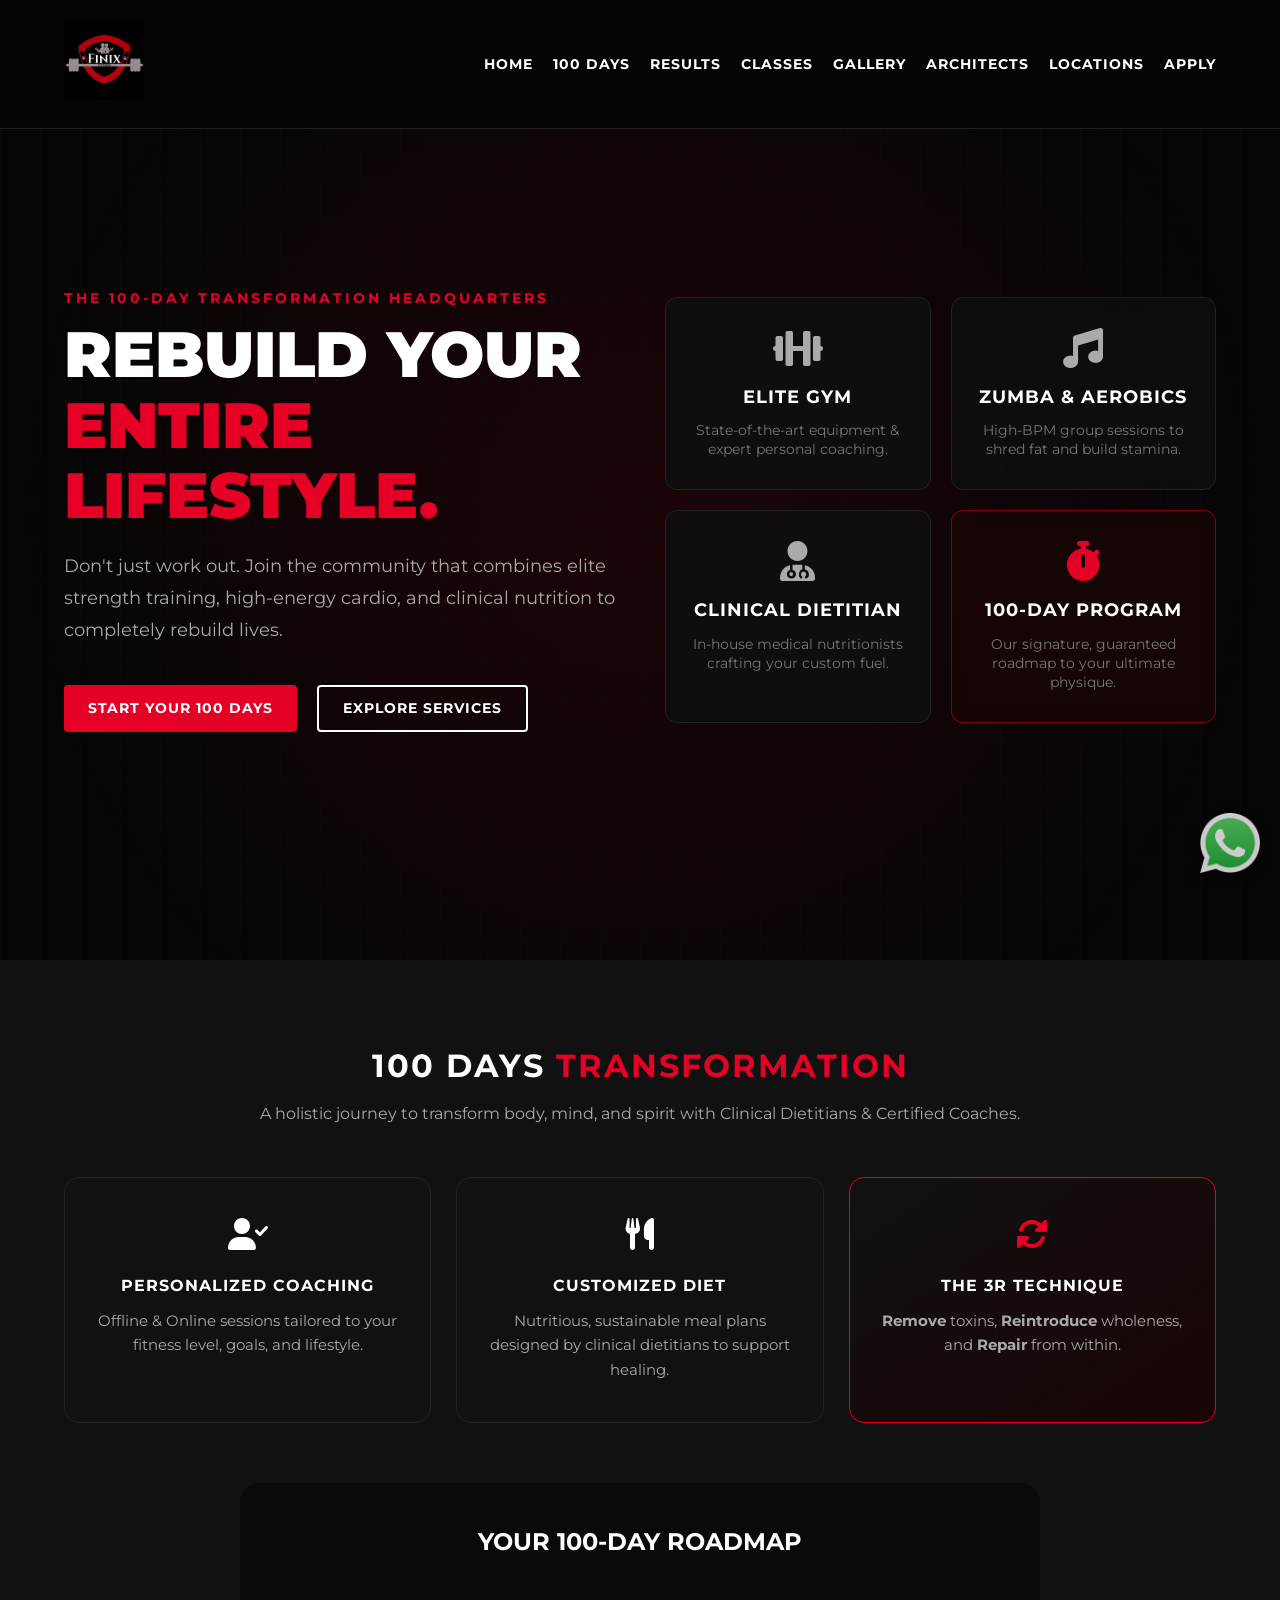
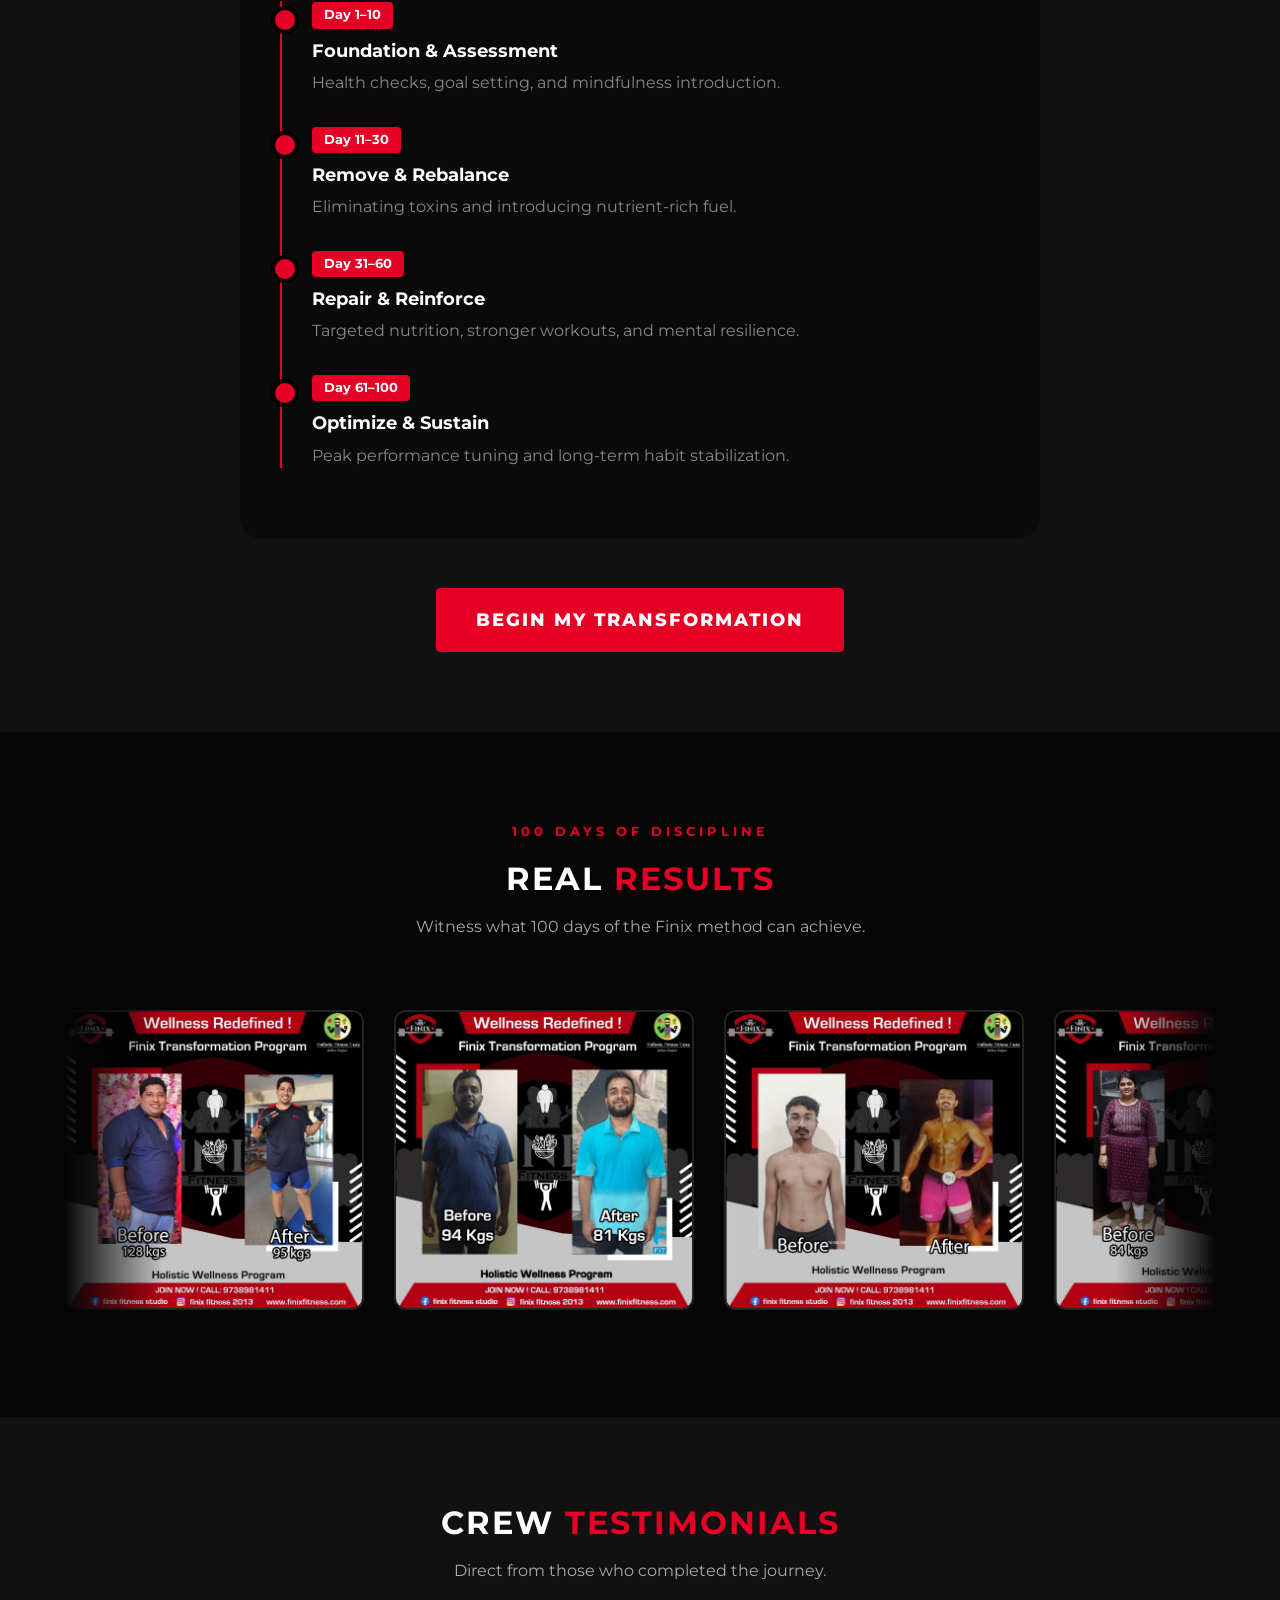
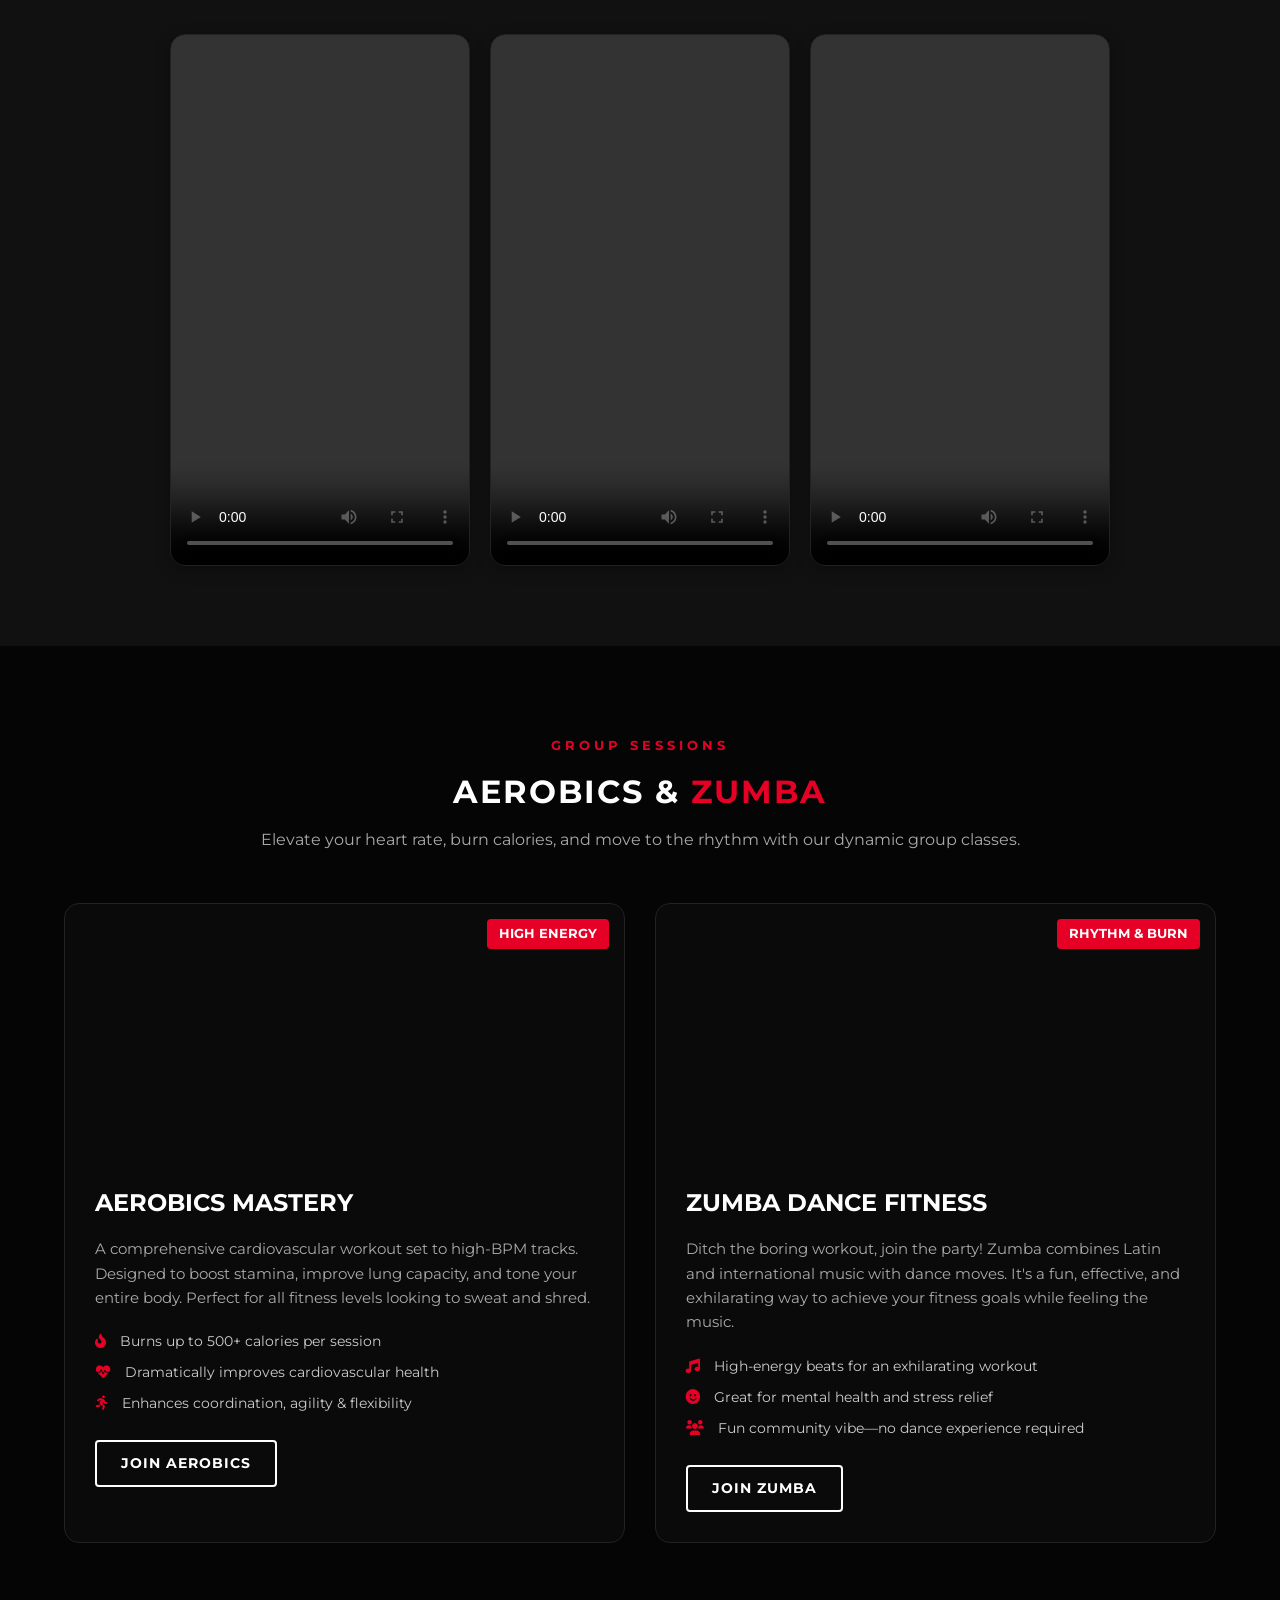
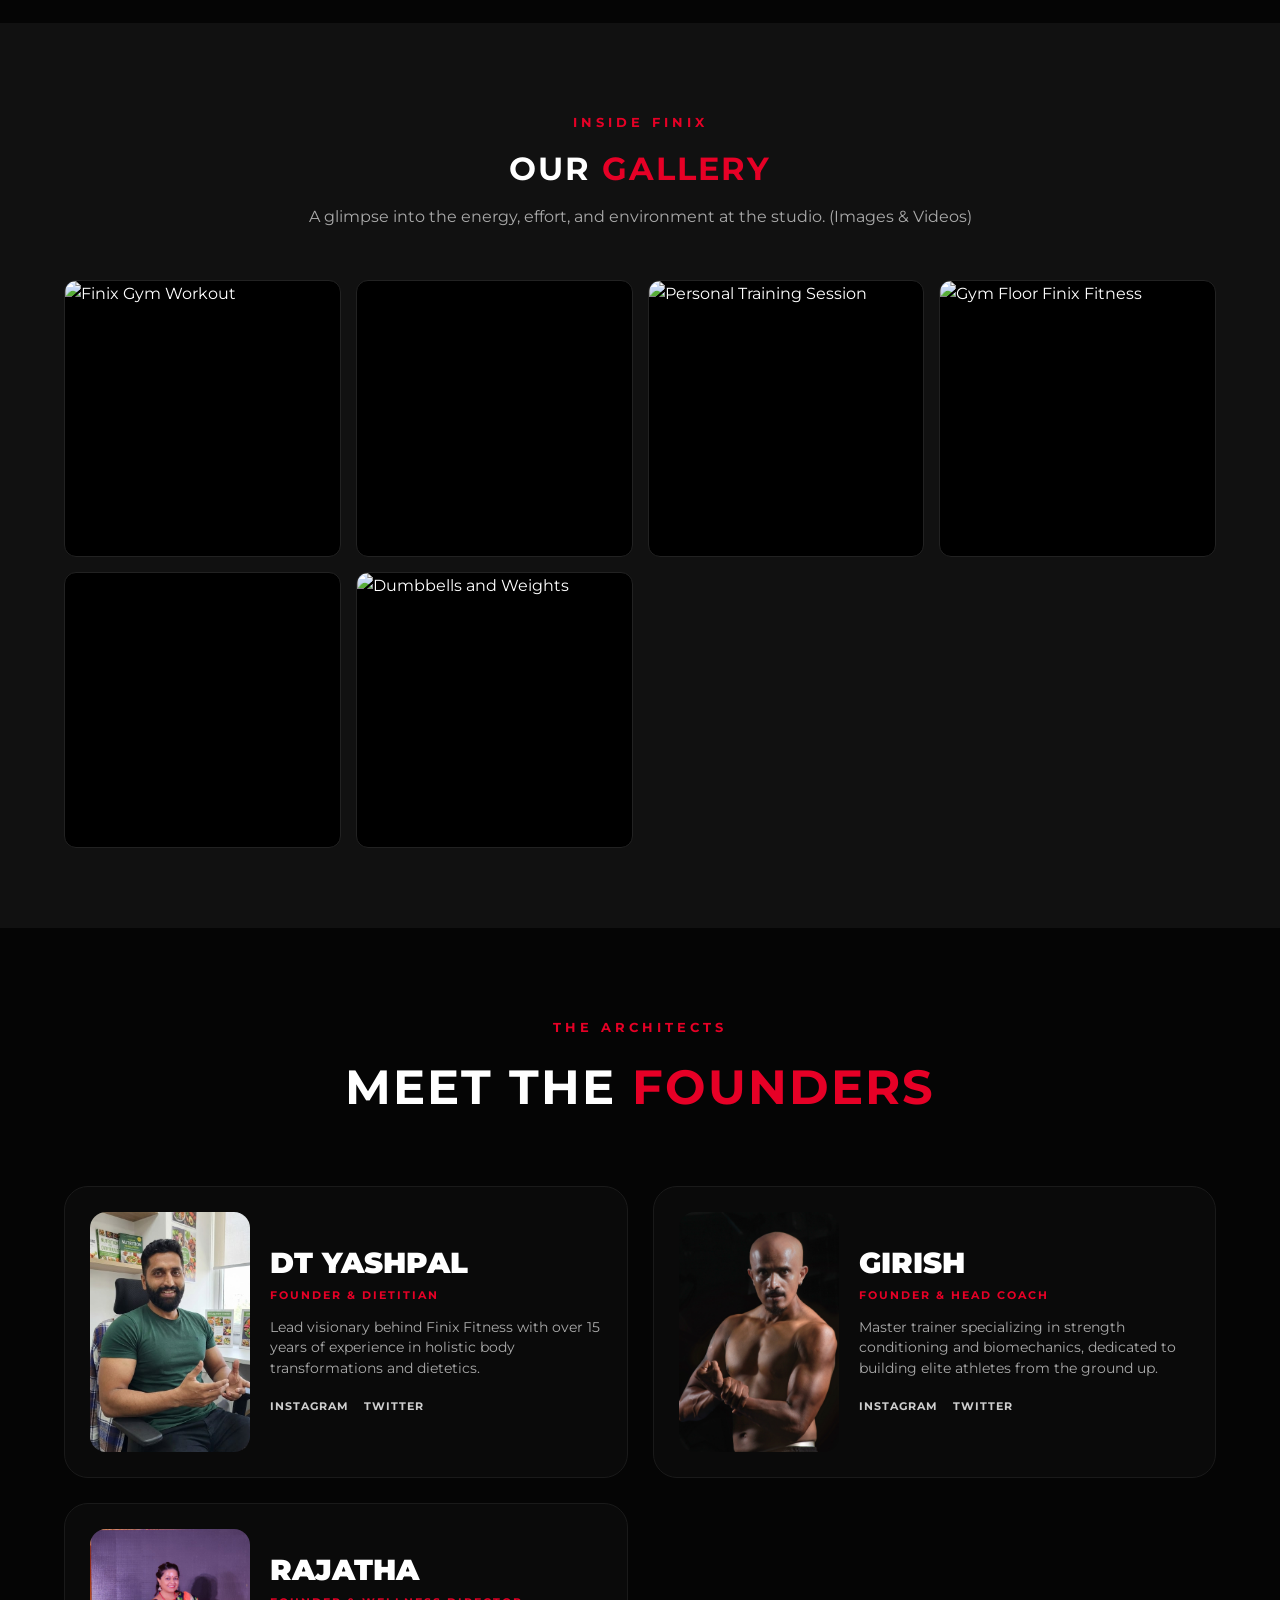
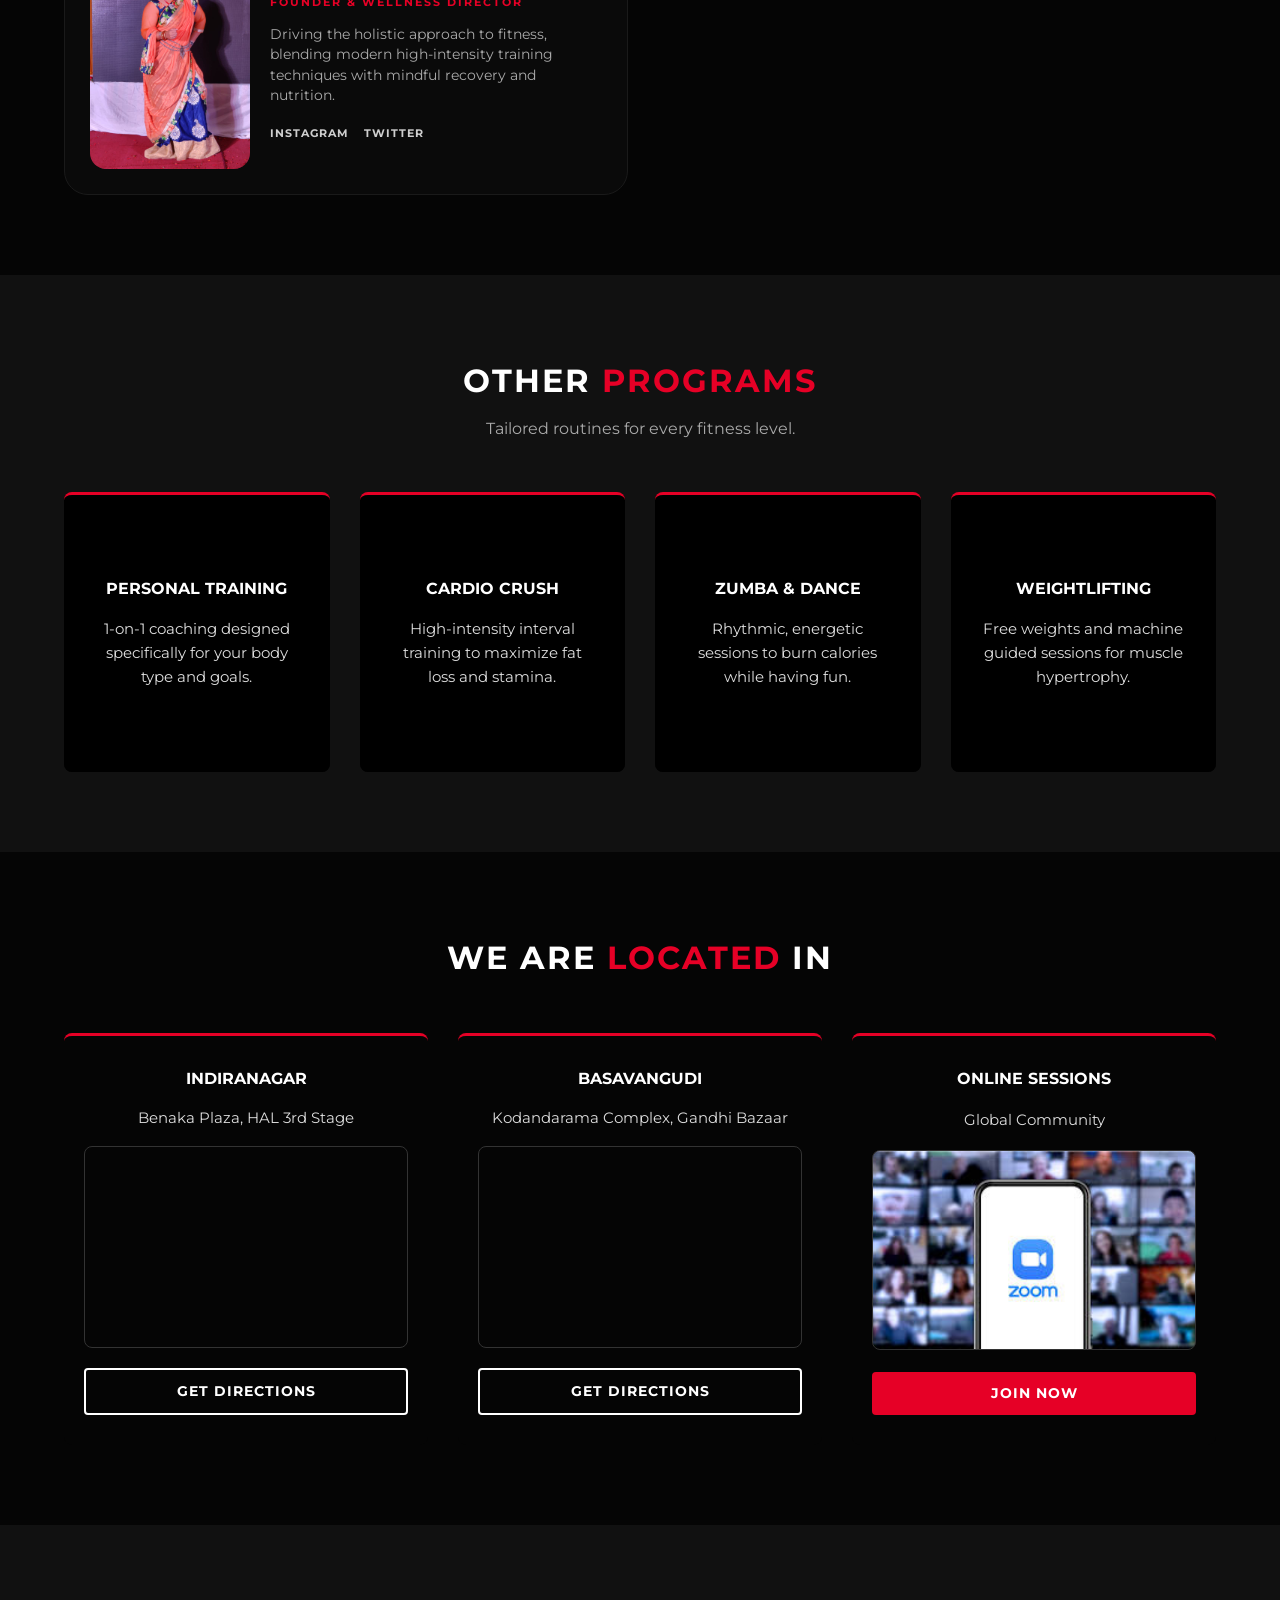
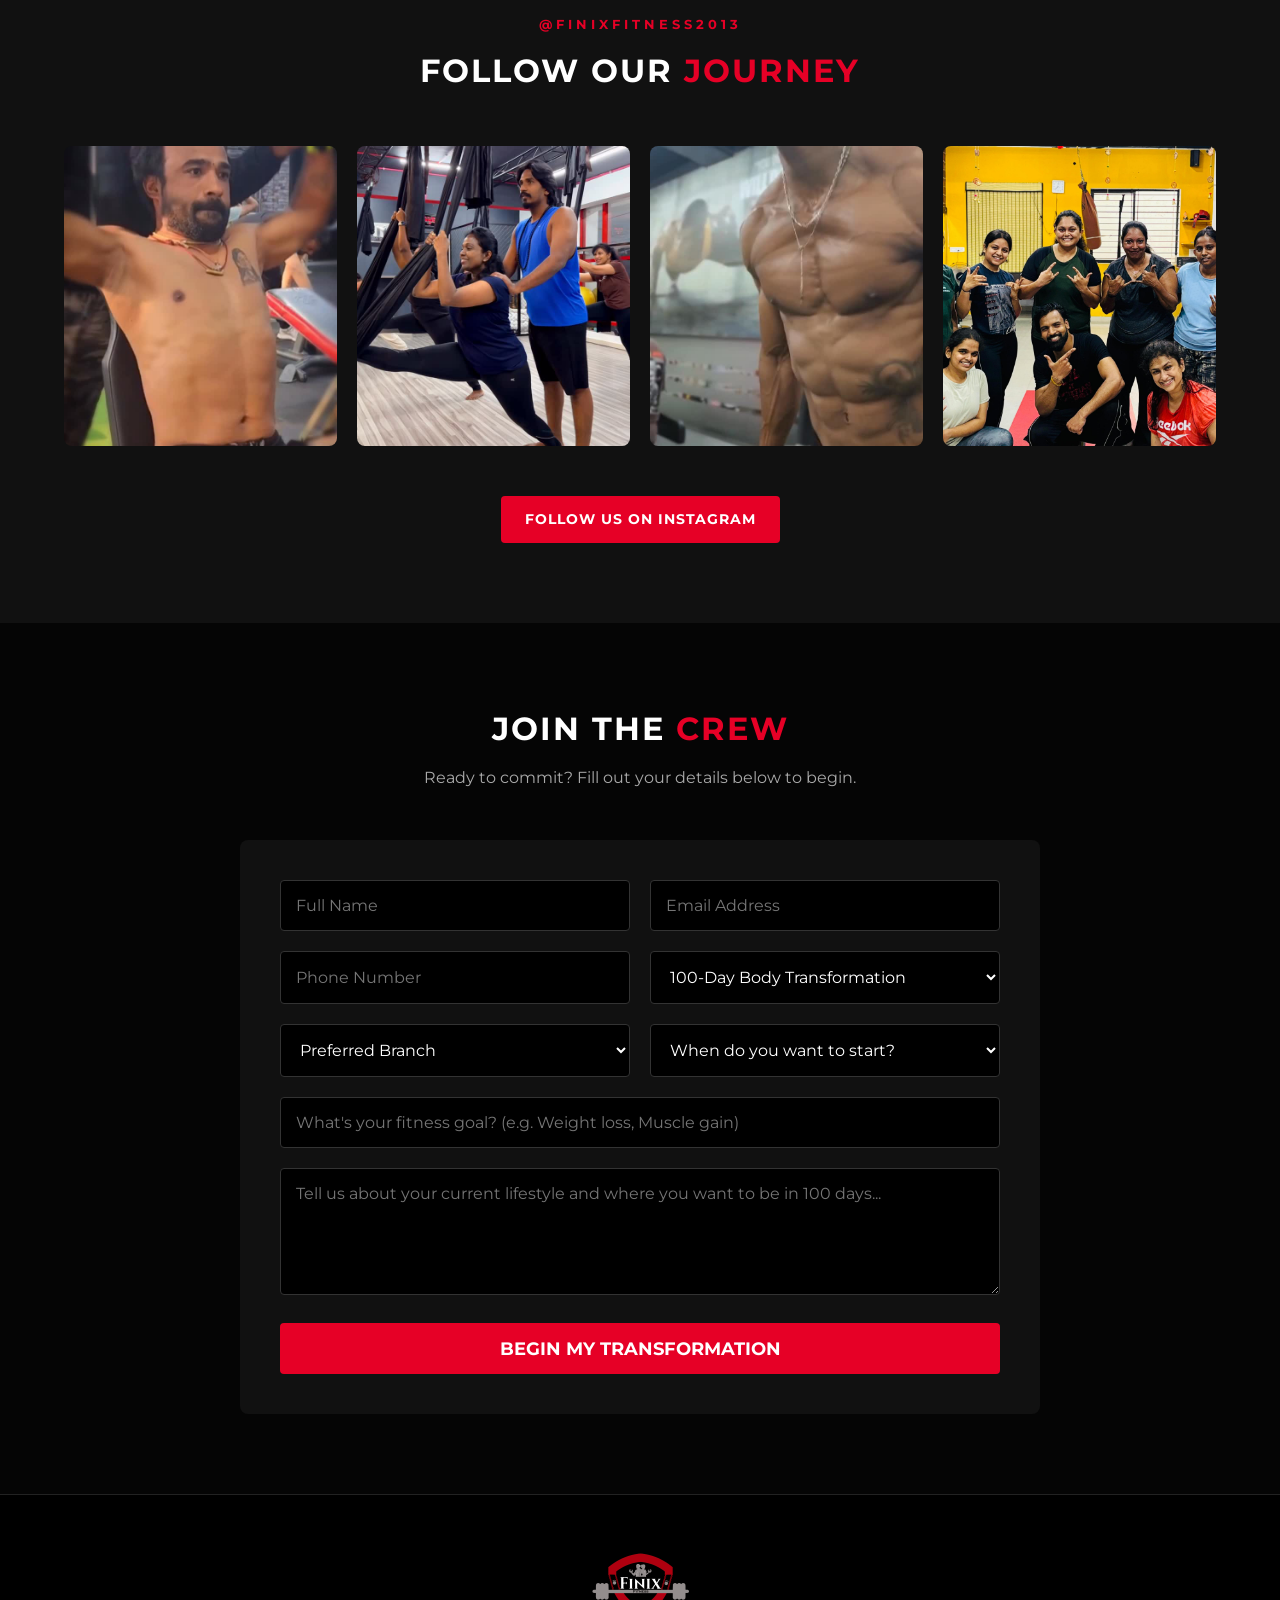
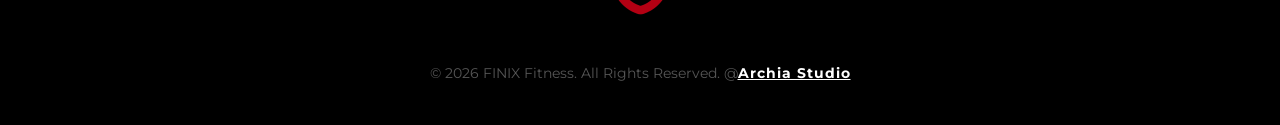
==== commit 974eb557: "✅" ====
--- a/index.html
+++ b/index.html
@@ -4,10 +4,43 @@
 <head>
     <meta charset="UTF-8">
     <meta name="viewport" content="width=device-width, initial-scale=1.0">
-    <title>FINIX Fitness | The 100-Day Transformation</title>
+    
+    <title>FINIX Fitness | The 100-Day Transformation Studio</title>
+    <meta name="description" content="Transform your body in 100 days with FINIX Fitness. Expert personal training, customized clinical diets, Aerobics, and Zumba in Indiranagar and Basavanagudi.">
+    <meta name="keywords" content="FINIX Fitness, 100 day fitness transformation, gym in Indiranagar, gym in Basavanagudi, personal training Bangalore, weight loss program, aerobics classes, Zumba fitness, diet and fitness, best gym Bangalore">
+    <meta name="author" content="Archia Studio">
+    <meta name="robots" content="index, follow">
+    <link rel="canonical" href="https://yourwebsite.com/">
+    
+    <meta name="google-site-verification" content="YOUR_GSC_VERIFICATION_CODE_HERE" />
+
+    <meta property="og:title" content="FINIX Fitness | The 100-Day Transformation">
+    <meta property="og:description" content="15+ Years of Undefeated Success. Don't just work out—transform. Join the community that has completely rebuilt over 10,000 lives.">
+    <meta property="og:image" content="https://yourwebsite.com/assets/logo.png">
+    <meta property="og:url" content="https://yourwebsite.com/">
+    <meta property="og:type" content="website">
+
+    <script type="application/ld+json">
+    {
+      "@context": "https://schema.org",
+      "@type": "HealthAndBeautyBusiness",
+      "name": "FINIX Fitness",
+      "image": "https://yourwebsite.com/assets/logo.png",
+      "description": "Elite fitness studio specializing in 100-day body transformations, personal training, and group classes.",
+      "address": {
+        "@type": "PostalAddress",
+        "addressLocality": "Bangalore",
+        "addressRegion": "Karnataka",
+        "addressCountry": "IN"
+      },
+      "priceRange": "$$",
+      "telephone": "+91-8217500205"
+    }
+    </script>
     <link href="https://fonts.googleapis.com/css2?family=Montserrat:wght@400;700;900&display=swap" rel="stylesheet">
     <link rel="stylesheet" href="https://cdnjs.cloudflare.com/ajax/libs/font-awesome/6.0.0/css/all.min.css">
     <link id="favicon" rel="icon" type="image/x-icon" href="/assets/logo.png">
+    
     <style>
         /* --- GLOBAL VARIABLES --- */
         :root {
@@ -52,14 +85,118 @@
         .burger { display: none; cursor: pointer; }
         .burger div { width: 25px; height: 3px; background-color: var(--text-color); margin: 5px; transition: all 0.3s ease; }
 
-        /* --- HERO SECTION --- */
-        .hero { min-height: 100vh; display: flex; align-items: center; padding: 0 5%; margin-top: 60px; position: relative; }
-        .video2 { object-fit: cover; width: 100%; height: 100vh; position: absolute; top: 0; left: 0; z-index: -1; opacity: 0.2; }
-        .hero-content { max-width: 650px; }
+        /* --- HERO SECTION (NO IMAGES, INTERACTIVE UI) --- */
+        .hero { 
+            min-height: 100vh; 
+            display: flex; 
+            align-items: center; 
+            padding: 0 5%; 
+            margin-top: 60px; 
+            position: relative; 
+            overflow: hidden;
+            background-color: var(--bg-color);
+        }
+
+        /* Abstract CSS Backgrounds */
+        .hero-abstract-bg {
+            position: absolute;
+            top: -50%; left: -50%; width: 200%; height: 200%;
+            background: radial-gradient(circle at 50% 50%, rgba(230, 0, 38, 0.1) 0%, rgba(5, 5, 5, 1) 40%);
+            z-index: 0;
+            animation: pulseGlow 10s infinite alternate;
+        }
+        .hero-grid-overlay {
+            position: absolute;
+            top: 0; left: 0; width: 100%; height: 100%;
+            background-image: linear-gradient(#111 1px, transparent 1px), linear-gradient(90deg, #111 1px, transparent 1px);
+            background-size: 40px 40px;
+            opacity: 0.3;
+            z-index: 1;
+        }
+        @keyframes pulseGlow {
+            0% { transform: scale(1); opacity: 0.8; }
+            100% { transform: scale(1.1); opacity: 1; }
+        }
+
+        /* Layout Container */
+        .hero-container {
+            display: flex;
+            align-items: center;
+            justify-content: space-between;
+            width: 100%;
+            max-width: 1400px;
+            margin: 0 auto;
+            z-index: 2;
+            gap: 50px;
+        }
+
+        /* Left Side Text */
+        .hero-content { flex: 1; max-width: 600px; }
         .subtitle { letter-spacing: 3px; font-weight: 700; margin-bottom: 10px; font-size: 0.85rem; color: var(--primary-red); }
-        .hero h1 { font-size: 4.5rem; font-weight: 900; line-height: 1.1; margin-bottom: 20px; text-transform: uppercase; }
-        .description { color: var(--text-muted); margin-bottom: 40px; font-size: 1.1rem; }
+        .hero h1 { font-size: 4rem; font-weight: 900; line-height: 1.1; margin-bottom: 20px; text-transform: uppercase; }
+        .description { color: var(--text-muted); margin-bottom: 40px; font-size: 1.1rem; line-height: 1.8; }
         .hero-buttons { display: flex; gap: 20px; }
+
+        /* Right Side Interactive Grid */
+        .hero-services-grid {
+            flex: 1;
+            display: grid;
+            grid-template-columns: repeat(2, 1fr);
+            gap: 20px;
+            max-width: 600px;
+        }
+        
+        .hero-service-card {
+            background: rgba(15, 15, 15, 0.8);
+            backdrop-filter: blur(10px);
+            border: 1px solid #222;
+            padding: 30px 20px;
+            border-radius: 12px;
+            text-align: center;
+            transition: all 0.4s cubic-bezier(0.175, 0.885, 0.32, 1.275);
+            cursor: pointer;
+            position: relative;
+            overflow: hidden;
+        }
+        
+        .hero-service-card i {
+            font-size: 2.5rem;
+            color: var(--text-muted);
+            margin-bottom: 15px;
+            transition: color 0.3s ease;
+        }
+        
+        .hero-service-card h4 {
+            font-size: 1.1rem;
+            margin-bottom: 10px;
+            text-transform: uppercase;
+            letter-spacing: 1px;
+        }
+        
+        .hero-service-card p {
+            font-size: 0.85rem;
+            color: #777;
+            line-height: 1.4;
+            transition: color 0.3s ease;
+        }
+
+        /* Hover Effects */
+        .hero-service-card:hover {
+            transform: translateY(-10px);
+            border-color: var(--primary-red);
+            box-shadow: 0 10px 30px rgba(230, 0, 38, 0.15);
+            background: linear-gradient(145deg, #111, #1a0505);
+        }
+        
+        .hero-service-card:hover i { color: var(--primary-red); }
+        .hero-service-card:hover p { color: #ccc; }
+
+        .hero-service-card.highlight-card {
+            border-color: rgba(230, 0, 38, 0.5);
+            background: rgba(26, 5, 5, 0.8);
+        }
+        .hero-service-card.highlight-card i { color: var(--primary-red); }
+
 
         /* --- 100 DAYS PROGRAM STYLING --- */
         .program-grid-100 { display: grid; grid-template-columns: repeat(auto-fit, minmax(280px, 1fr)); gap: 25px; margin-bottom: 60px; }
@@ -169,6 +306,9 @@
         .whatsapp img:hover { opacity: 1; transform: scale(1.1); }
 
         /* --- MOBILE RESPONSIVENESS --- */
+        @media (max-width: 1024px) {
+            .hero h1 { font-size: 3.5rem; }
+        }
         @media (max-width: 950px) {
             .nav-links { position: absolute; right: 0px; top: 75px; height: 100vh; background-color: rgba(5, 5, 5, 0.98); display: flex; flex-direction: column; align-items: center; justify-content: flex-start; padding-top: 50px; width: 60%; transform: translateX(100%); transition: transform 0.4s ease-in-out; }
             .nav-links li { margin: 15px 0; }
@@ -178,8 +318,11 @@
             .toggle .line2 { opacity: 0; }
             .toggle .line3 { transform: rotate(45deg) translate(-5px, -6px); }
             
-            .hero h1 { font-size: 3rem; }
-            .hero-buttons { flex-direction: column; }
+            .hero-container { flex-direction: column; text-align: center; padding-top: 100px; padding-bottom: 50px;}
+            .hero-content { align-items: center; display: flex; flex-direction: column; }
+            .hero-buttons { justify-content: center; }
+            .hero-services-grid { width: 100%; max-width: 100%; }
+
             .input-group { flex-direction: column; }
             .founders-grid { grid-template-columns: 1fr; }
             .founder-card { flex-direction: column; align-items: center; text-align: center; }
@@ -190,6 +333,8 @@
         @media (max-width: 600px) {
             .nav-links { width: 100%; }
             .hero h1 { font-size: 2.5rem; }
+            .hero-services-grid { grid-template-columns: 1fr; }
+
             .marquee-track img { width: 250px; height: 250px; }
             .insta-grid { grid-template-columns: repeat(2, 1fr); gap: 10px; }
             .insta-item { height: 180px; }
@@ -250,18 +395,43 @@
     </nav>
 
     <section id="home" class="hero fade-in">
-        <video class="video2" playsinline autoplay muted loop poster="polina.jpg" id="bgvid">
-            <source src="assets/video.mp4" type="video/mp4">
-        </video>
-        <div class="hero-content">
-            <p class="subtitle">THE 100-DAY TRANSFORMATION HEADQUARTERS</p>
-            <h1>COMMIT TO<br><span class="highlight">YOUR FUTURE.</span></h1>
-            <p class="description">
-                15+ Years of Undefeated Success. Don't just work out—transform. Join the community that has completely rebuilt over 10,000 lives in just 100 days.
-            </p>
-            <div class="hero-buttons">
-                <a href="#the-100-days" class="btn-primary">START YOUR 100 DAYS</a>
-                <a href="#about" class="btn-secondary">MEET THE ARCHITECTS</a>
+        <div class="hero-abstract-bg"></div>
+        <div class="hero-grid-overlay"></div>
+
+        <div class="hero-container">
+            <div class="hero-content">
+                <p class="subtitle">THE 100-DAY TRANSFORMATION HEADQUARTERS</p>
+                <h1>REBUILD YOUR<br><span class="highlight">ENTIRE LIFESTYLE.</span></h1>
+                <p class="description">
+                    Don't just work out. Join the community that combines elite strength training, high-energy cardio, and clinical nutrition to completely rebuild lives.
+                </p>
+                <div class="hero-buttons">
+                    <a href="#contact" class="btn-primary">START YOUR 100 DAYS</a>
+                    <a href="#classes" class="btn-secondary">EXPLORE SERVICES</a>
+                </div>
+            </div>
+
+            <div class="hero-services-grid">
+                <div class="hero-service-card">
+                    <i class="fas fa-dumbbell"></i>
+                    <h4>Elite Gym</h4>
+                    <p>State-of-the-art equipment & expert personal coaching.</p>
+                </div>
+                <div class="hero-service-card">
+                    <i class="fas fa-music"></i>
+                    <h4>Zumba & Aerobics</h4>
+                    <p>High-BPM group sessions to shred fat and build stamina.</p>
+                </div>
+                <div class="hero-service-card">
+                    <i class="fas fa-user-md"></i>
+                    <h4>Clinical Dietitian</h4>
+                    <p>In-house medical nutritionists crafting your custom fuel.</p>
+                </div>
+                <div class="hero-service-card highlight-card">
+                    <i class="fas fa-stopwatch"></i>
+                    <h4>100-Day Program</h4>
+                    <p>Our signature, guaranteed roadmap to your ultimate physique.</p>
+                </div>
             </div>
         </div>
     </section>
@@ -341,17 +511,17 @@
 
         <div class="marquee-container">
             <div class="marquee-track">
-                <img src="assets/2026/1 (1).jpeg" alt="Finix Transformation">
-                <img src="assets/2026/1 (2).jpeg" alt="Finix Transformation">
-                <img src="assets/2026/1 (3).jpeg" alt="Finix Transformation">
-                <img src="assets/2026/1 (4).jpeg" alt="Finix Transformation">
-                <img src="assets/2026/1 (5).jpeg" alt="Finix Transformation">
-                <img src="assets/2026/1 (6).jpeg" alt="Finix Transformation">
-                <img src="assets/2026/1 (7).jpeg" alt="Finix Transformation">
-                <img src="assets/2026/1 (8).jpeg" alt="Finix Transformation">
-                <img src="assets/2026/1 (9).jpeg" alt="Finix Transformation">
-                <img src="assets/2026/1 (10).jpeg" alt="Finix Transformation">
-                <img src="assets/2026/1 (11).jpeg" alt="Finix Transformation">
+                <img src="assets/2026/1 (1).jpeg" alt="Finix Fitness 100 Day Body Transformation Result">
+                <img src="assets/2026/1 (2).jpeg" alt="Finix Fitness Gym Transformation">
+                <img src="assets/2026/1 (3).jpeg" alt="Finix Fitness Weight Loss Journey">
+                <img src="assets/2026/1 (4).jpeg" alt="Personal Training Success Story">
+                <img src="assets/2026/1 (5).jpeg" alt="Muscle Gain Progress Photo">
+                <img src="assets/2026/1 (6).jpeg" alt="Finix Fitness Client Result">
+                <img src="assets/2026/1 (7).jpeg" alt="Bangalore Gym Transformation">
+                <img src="assets/2026/1 (8).jpeg" alt="Fitness Goal Achieved">
+                <img src="assets/2026/1 (9).jpeg" alt="Finix Fitness Crew Member">
+                <img src="assets/2026/1 (10).jpeg" alt="100 Day Fitness Challenge Winner">
+                <img src="assets/2026/1 (11).jpeg" alt="Healthy Lifestyle Change">
             </div>
         </div>
     </section>
@@ -439,7 +609,7 @@
 
             <div class="media-gallery-grid">
                 <div class="media-item fade-in">
-                    <img src="https://images.unsplash.com/photo-1534438327276-14e5300c3a48?auto=format&fit=crop&w=600&q=80" alt="Gym Workout">
+                    <img src="https://images.unsplash.com/photo-1534438327276-14e5300c3a48?auto=format&fit=crop&w=600&q=80" alt="Finix Gym Workout">
                     <div class="media-overlay"><i class="fas fa-camera media-icon"></i></div>
                 </div>
 
@@ -451,12 +621,12 @@
                 </div>
 
                 <div class="media-item fade-in">
-                    <img src="https://images.unsplash.com/photo-1571019614242-c5c5dee9f50b?auto=format&fit=crop&w=600&q=80" alt="Personal Training">
+                    <img src="https://images.unsplash.com/photo-1571019614242-c5c5dee9f50b?auto=format&fit=crop&w=600&q=80" alt="Personal Training Session">
                     <div class="media-overlay"><i class="fas fa-camera media-icon"></i></div>
                 </div>
 
                 <div class="media-item fade-in">
-                    <img src="https://images.unsplash.com/photo-1517836357463-d25dfeac3438?auto=format&fit=crop&w=600&q=80" alt="Gym Floor">
+                    <img src="https://images.unsplash.com/photo-1517836357463-d25dfeac3438?auto=format&fit=crop&w=600&q=80" alt="Gym Floor Finix Fitness">
                     <div class="media-overlay"><i class="fas fa-camera media-icon"></i></div>
                 </div>
 
@@ -468,7 +638,7 @@
                 </div>
 
                 <div class="media-item fade-in">
-                    <img src="https://images.unsplash.com/photo-1581009146145-b5ef050c2e1e?auto=format&fit=crop&w=600&q=80" alt="Dumbbells">
+                    <img src="https://images.unsplash.com/photo-1581009146145-b5ef050c2e1e?auto=format&fit=crop&w=600&q=80" alt="Dumbbells and Weights">
                     <div class="media-overlay"><i class="fas fa-camera media-icon"></i></div>
                 </div>
             </div>
@@ -484,7 +654,7 @@
 
         <div class="founders-grid">
             <div class="founder-card fade-in">
-                <div class="founder-img" style="background-image: url('assets/founders/c5268067-d175-4d4b-9c9b-00a30d8a00ef.jpg');"></div>
+                <div class="founder-img" style="background-image: url('assets/founders/c5268067-d175-4d4b-9c9b-00a30d8a00ef.jpg');" title="DT Yashpal - Dietitian"></div>
                 <div class="founder-info">
                     <h2>DT YASHPAL</h2>
                     <h5 class="founder-title">FOUNDER & DIETITIAN</h5>
@@ -497,7 +667,7 @@
             </div>
 
             <div class="founder-card fade-in">
-                <div class="founder-img" style="background-image: url('assets/founders/WhatsApp Image 2026-04-02 at 11.50.51 PM.jpeg');"></div>
+                <div class="founder-img" style="background-image: url('assets/founders/WhatsApp Image 2026-04-02 at 11.50.51 PM.jpeg');" title="Girish - Head Coach"></div>
                 <div class="founder-info">
                     <h2>GIRISH</h2>
                     <h5 class="founder-title">FOUNDER & HEAD COACH</h5>
@@ -510,7 +680,7 @@
             </div>
 
             <div class="founder-card fade-in">
-                <div class="founder-img" style="background-image: url('assets/founders/WhatsApp Image 2026-04-02 at 11.50.52 PM.jpeg');"></div>
+                <div class="founder-img" style="background-image: url('assets/founders/WhatsApp Image 2026-04-02 at 11.50.52 PM.jpeg');" title="Rajatha - Wellness Director"></div>
                 <div class="founder-info">
                     <h2>RAJATHA</h2>
                     <h5 class="founder-title">FOUNDER & WELLNESS DIRECTOR</h5>
@@ -558,7 +728,7 @@
                 <h4>INDIRANAGAR</h4>
                 <p class="address-text">Benaka Plaza, HAL 3rd Stage</p>
                 <div class="map-container">
-                    <iframe src="https://www.google.com/maps/embed?pb=!1m18!1m12!1m3!1d3888.0123!2d77.640!3d12.971!2m3!1f0!2f0!3f0!3m2!1i1024!2i768!4f13.1!3m3!1m2!1s0x3bae16a380963333%3A0x6b490d34608f6575!2sFinix%20Fitness%20Studio%20Indiranagar!5e0!3m2!1sen!2sin!4v123456789" width="100%" height="200" style="border:0;" allowfullscreen="" loading="lazy"></iframe>
+                    <iframe src="https://www.google.com/maps/embed?pb=!1m18!1m12!1m3!1d3888.0123!2d77.640!3d12.971!2m3!1f0!2f0!3f0!3m2!1i1024!2i768!4f13.1!3m3!1m2!1s0x3bae16a380963333%3A0x6b490d34608f6575!2sFinix%20Fitness%20Studio%20Indiranagar!5e0!3m2!1sen!2sin!4v123456789" width="100%" height="200" style="border:0;" allowfullscreen="" loading="lazy" title="Finix Fitness Indiranagar Map"></iframe>
                 </div>
                 <a href="https://www.google.com/maps/dir/?api=1&destination=Finix+Fitness+Studio+Indiranagar" target="_blank" class="btn-secondary map-btn">GET DIRECTIONS</a>
             </div>
@@ -567,7 +737,7 @@
                 <h4>BASAVANGUDI</h4>
                 <p class="address-text">Kodandarama Complex, Gandhi Bazaar</p>
                 <div class="map-container">
-                    <iframe src="https://www.google.com/maps/embed?pb=!1m18!1m12!1m3!1d3888.5432!2d77.568!3d12.942!2m3!1f0!2f0!3f0!3m2!1i1024!2i768!4f13.1!3m3!1m2!1s0x3bae15ed09000001%3A0x4a9467776b29074a!2sFinix%20Fitness%20Basavanagudi!5e0!3m2!1sen!2sin!4v123456789" width="100%" height="200" style="border:0;" allowfullscreen="" loading="lazy"></iframe>
+                    <iframe src="https://www.google.com/maps/embed?pb=!1m18!1m12!1m3!1d3888.5432!2d77.568!3d12.942!2m3!1f0!2f0!3f0!3m2!1i1024!2i768!4f13.1!3m3!1m2!1s0x3bae15ed09000001%3A0x4a9467776b29074a!2sFinix%20Fitness%20Basavanagudi!5e0!3m2!1sen!2sin!4v123456789" width="100%" height="200" style="border:0;" allowfullscreen="" loading="lazy" title="Finix Fitness Basavangudi Map"></iframe>
                 </div>
                 <a href="https://www.google.com/maps/dir/?api=1&destination=Finix+Fitness+Basavanagudi" target="_blank" class="btn-secondary map-btn">GET DIRECTIONS</a>
             </div>
@@ -656,7 +826,7 @@
     </section>
 
     <a class="whatsapp" href="https://api.whatsapp.com/send?phone=918217500205&text=Hi%20Finix%20Studio." target="_blank">
-        <img src="assets/whatsapp.png" alt="WhatsApp">
+        <img src="assets/whatsapp.png" alt="Contact FINIX Fitness on WhatsApp">
     </a>
 
     <footer>
@@ -664,14 +834,16 @@
             <div class="logo">
                 <img src="assets/logo.png" width="100px" alt="Finix Fitness Logo">
             </div>
-            <p>© 2026 FINIX Fitness. All Rights Reserved. @<a href="https://archiastudio.com/?ref=FinixFitness" target="_blank"><u>ArchiaStudio</u></a>.com</p>
+            <p>© 2026 FINIX Fitness. All Rights Reserved. @<a href="https://archiastudio.com/?ref=FinixFitness" target="_blank"><u>Archia Studio</u></a></p>
         </div>
     </footer>
 
     <script>
         document.addEventListener('DOMContentLoaded', () => {
 
+            // ==========================================
             // 1. MOBILE NAVIGATION TOGGLE
+            // ==========================================
             const burger = document.querySelector('.burger');
             const nav = document.querySelector('.nav-links');
             const navLinks = document.querySelectorAll('.nav-links li');
@@ -690,7 +862,9 @@
                 });
             });
 
+            // ==========================================
             // 2. NAVBAR SCROLL EFFECT
+            // ==========================================
             const navbar = document.getElementById('navbar');
             window.addEventListener('scroll', () => {
                 if (window.scrollY > 50) {
@@ -700,7 +874,9 @@
                 }
             });
 
+            // ==========================================
             // 3. SCROLL ANIMATIONS
+            // ==========================================
             const faders = document.querySelectorAll('.fade-in');
             const appearOptions = { threshold: 0.15, rootMargin: "0px 0px -50px 0px" };
 
@@ -714,7 +890,9 @@
 
             faders.forEach(fader => { appearOnScroll.observe(fader); });
 
+            // ==========================================
             // 4. FORM SUBMISSION (WHATSAPP)
+            // ==========================================
             document.getElementById('finixForm').addEventListener('submit', function (e) {
                 e.preventDefault(); 
 
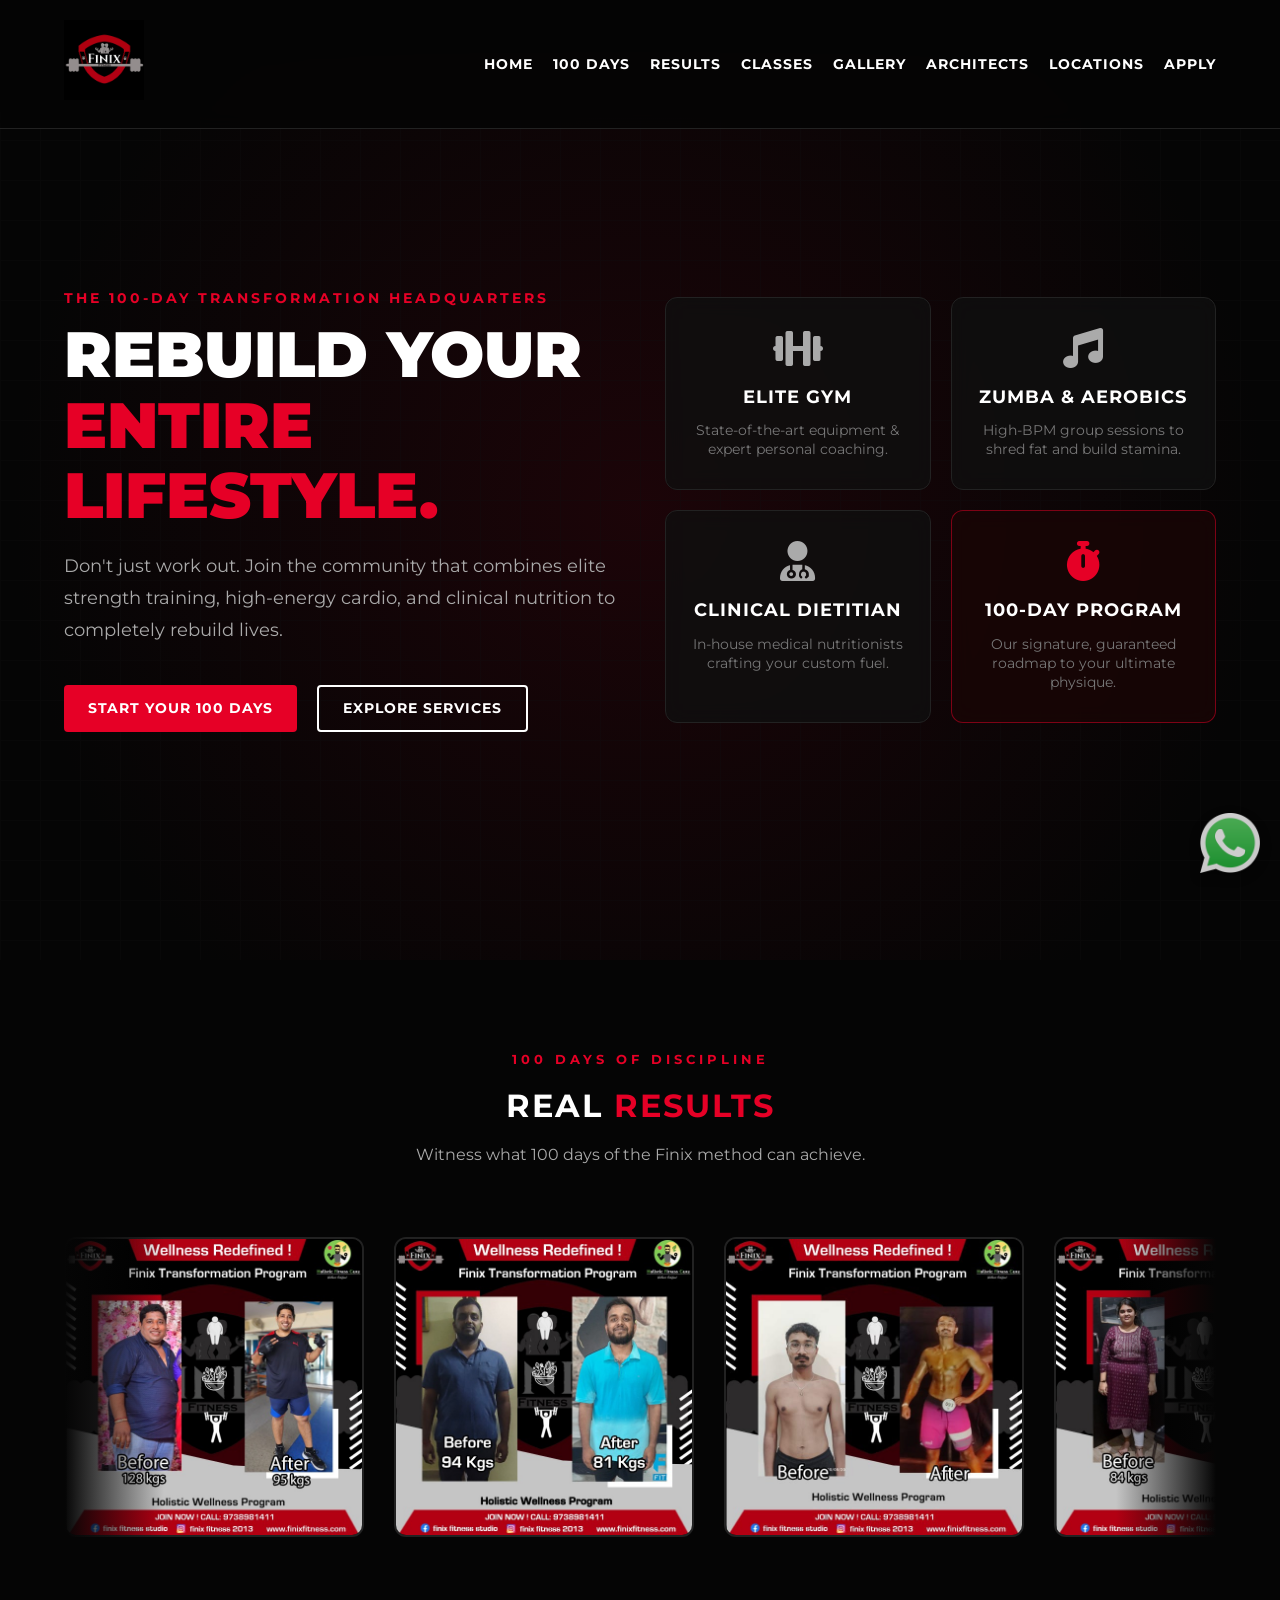
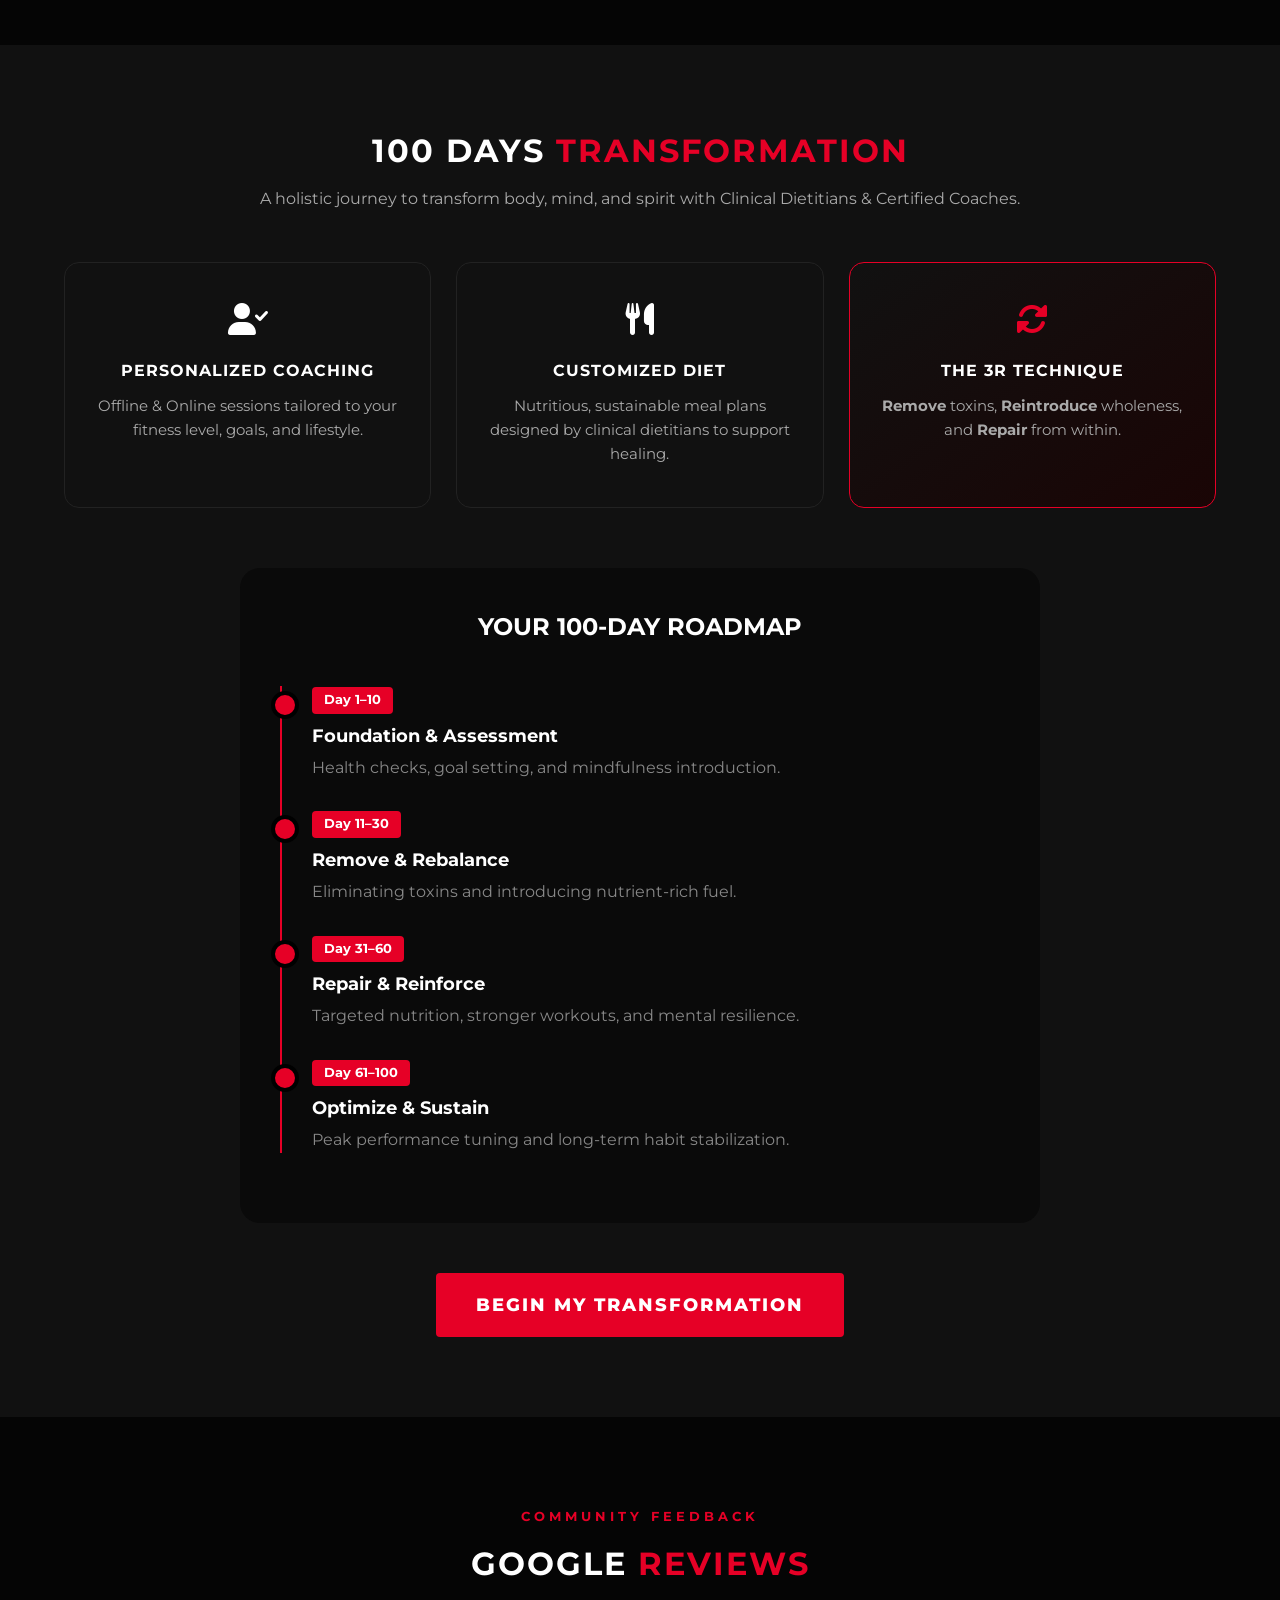
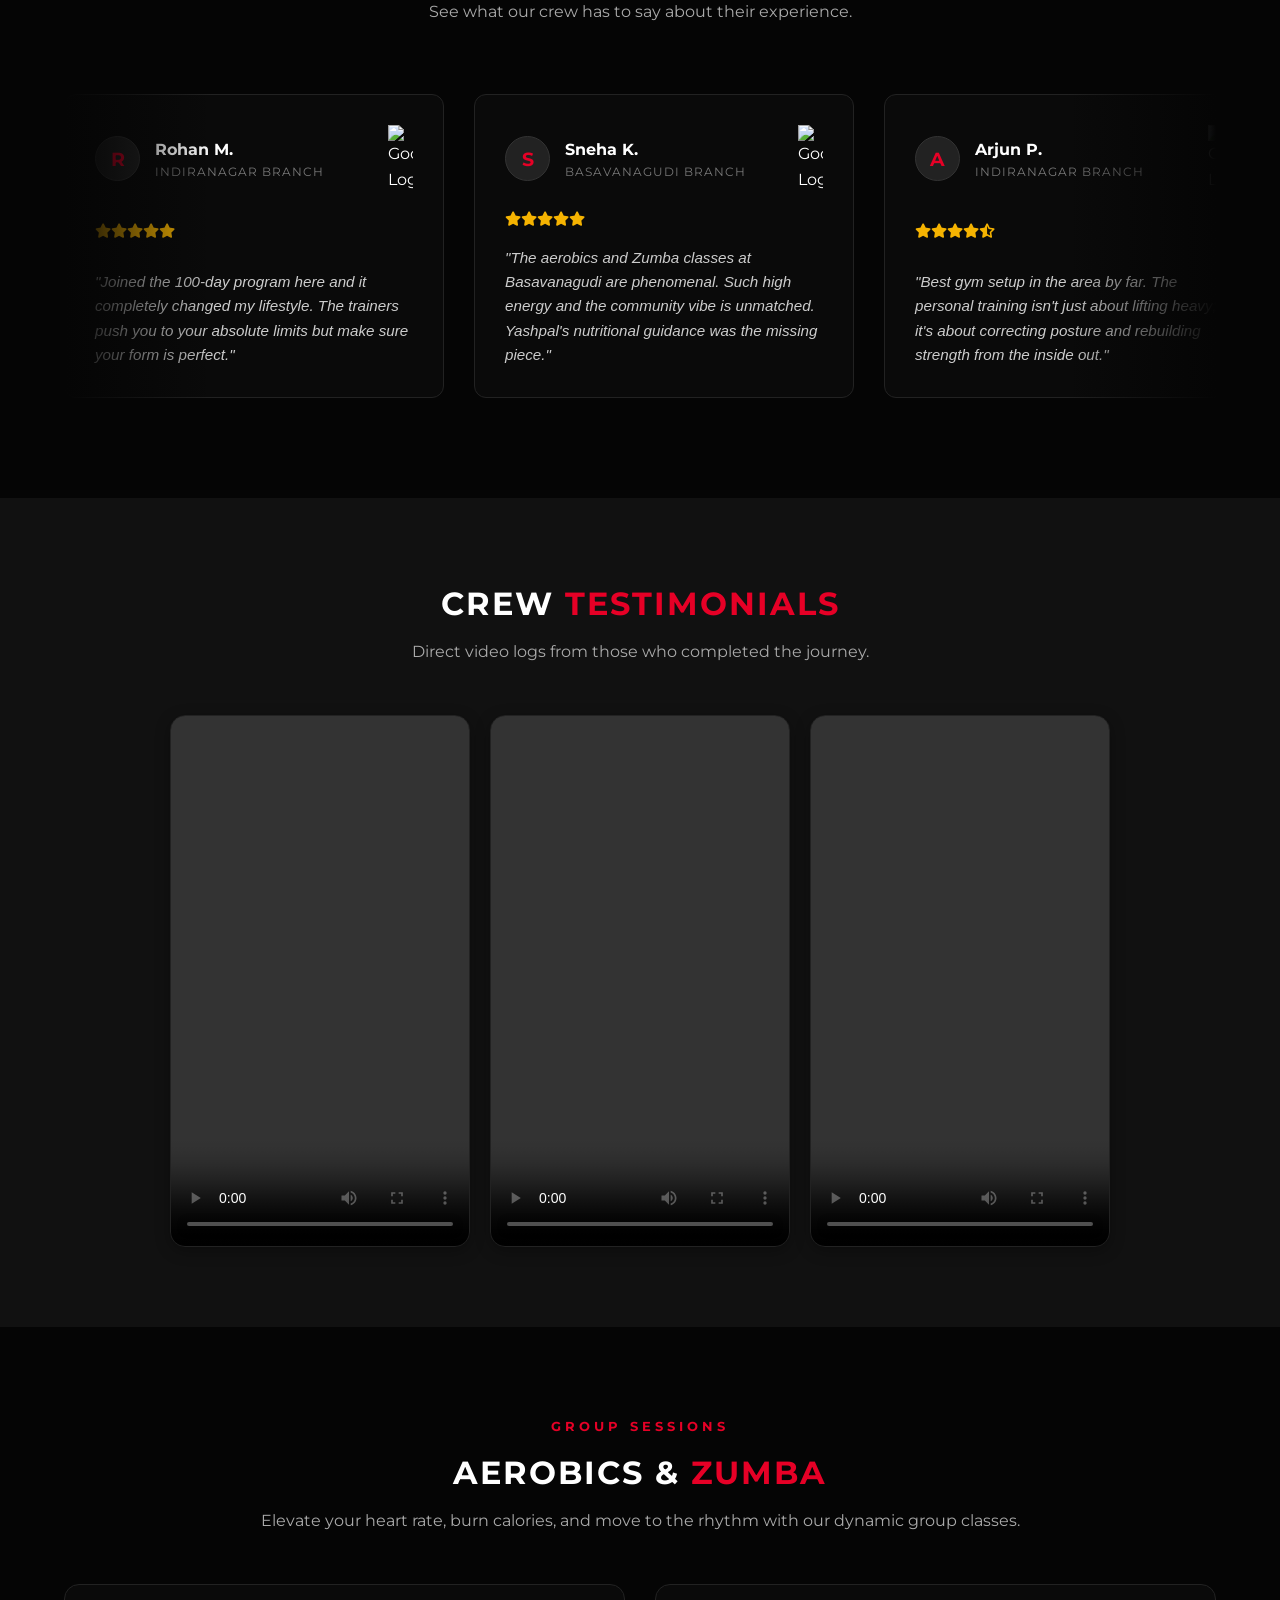
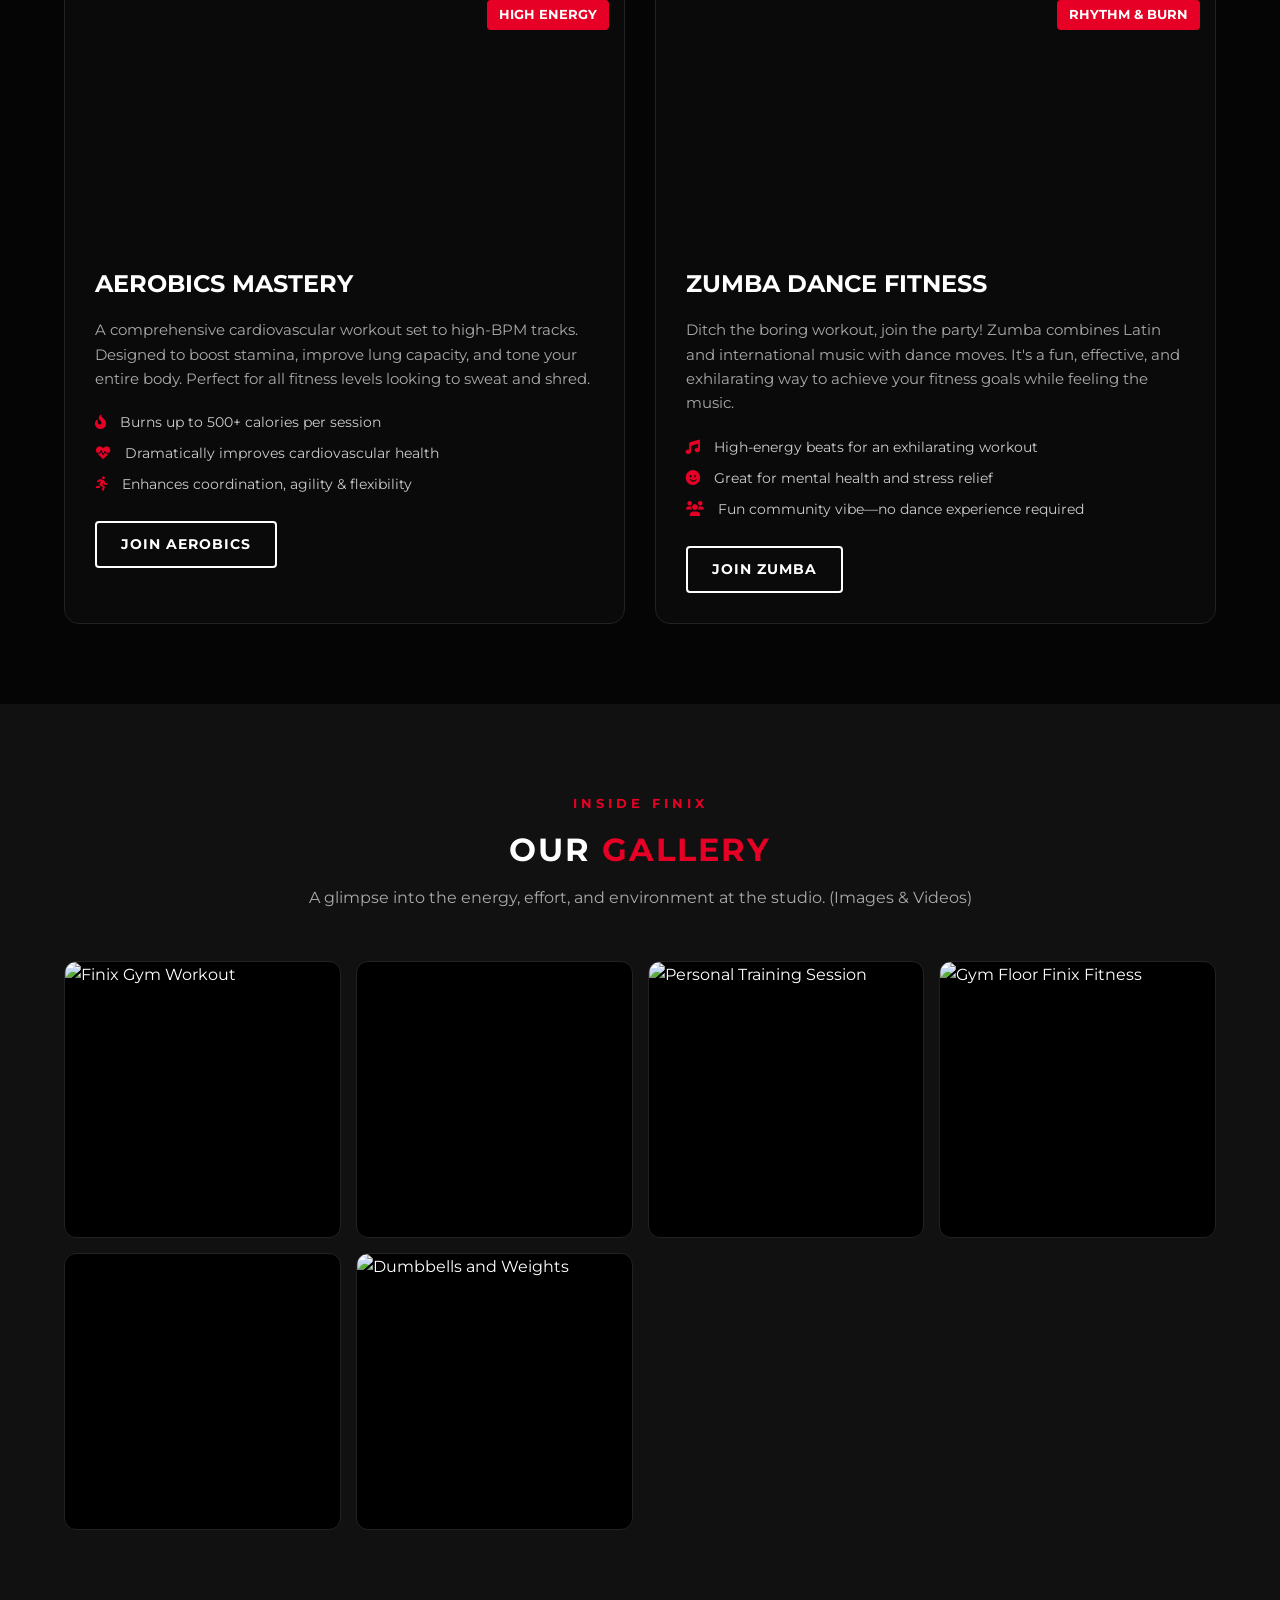
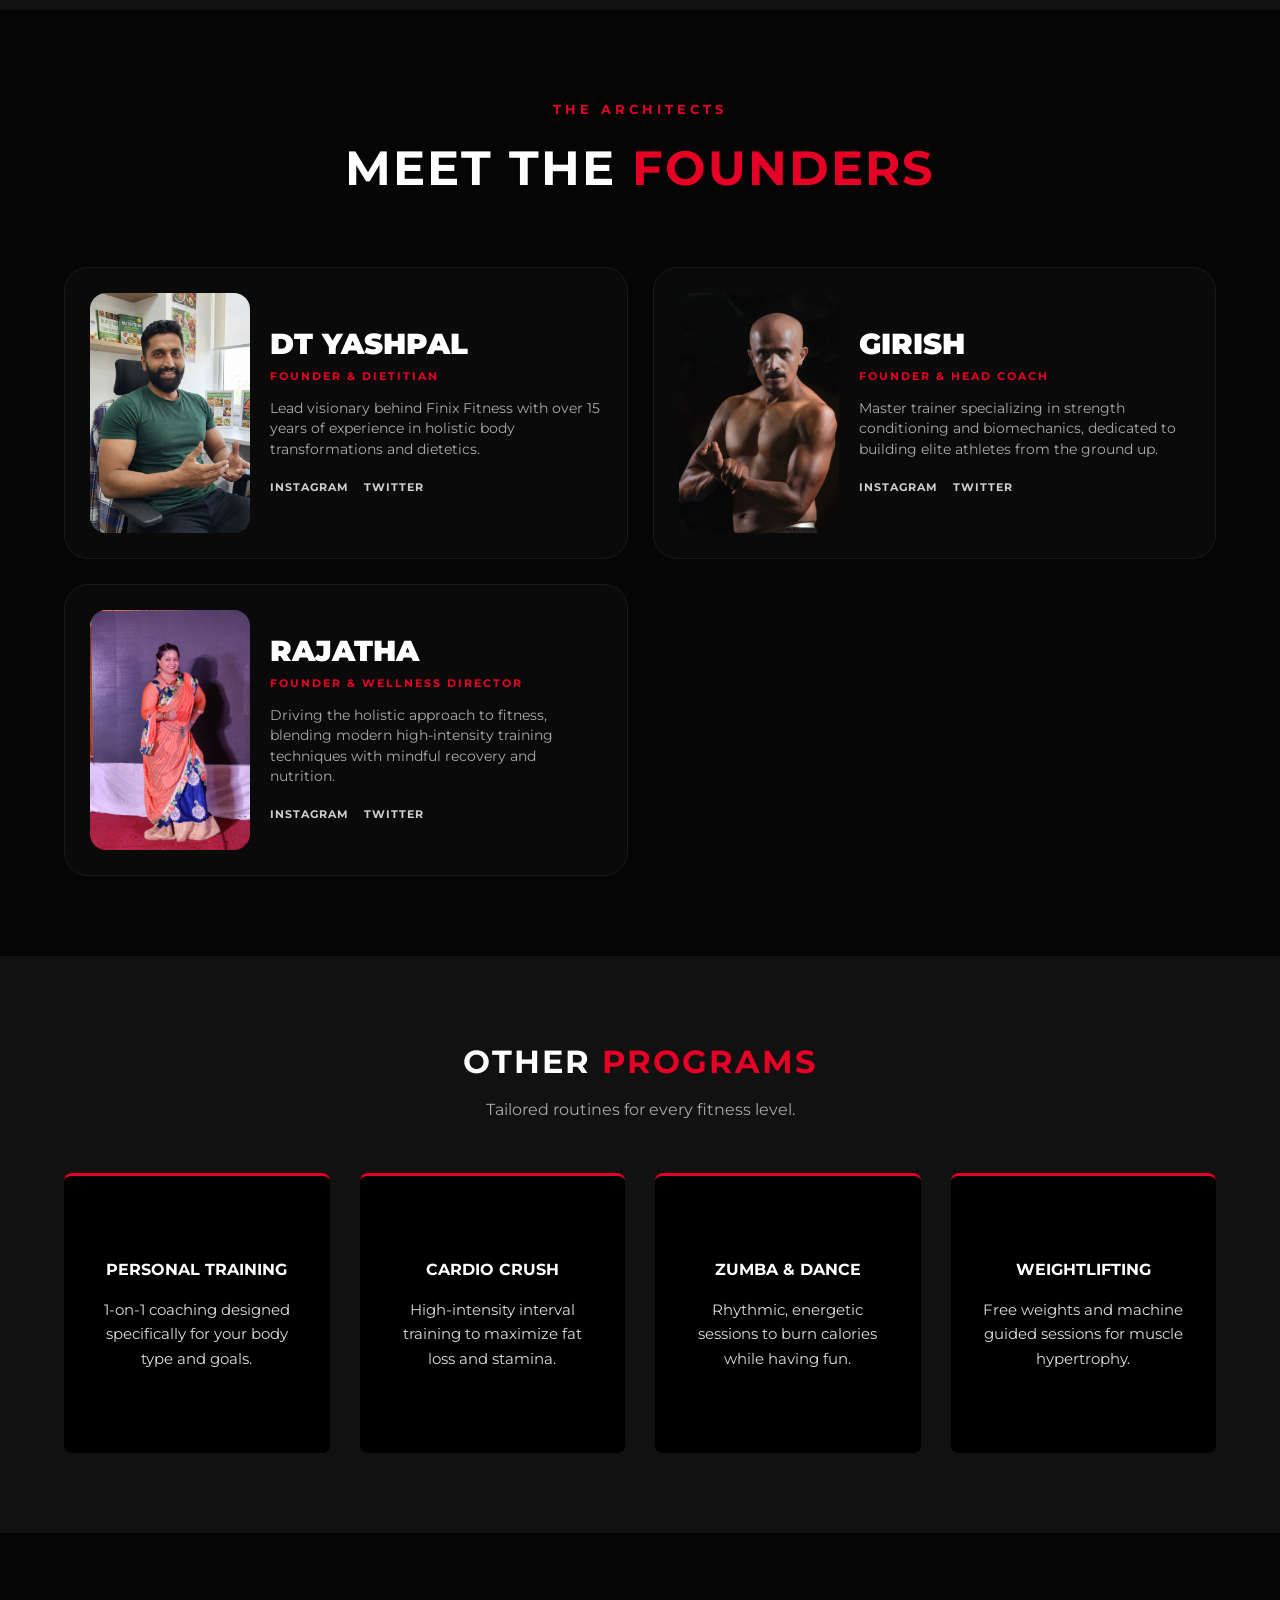
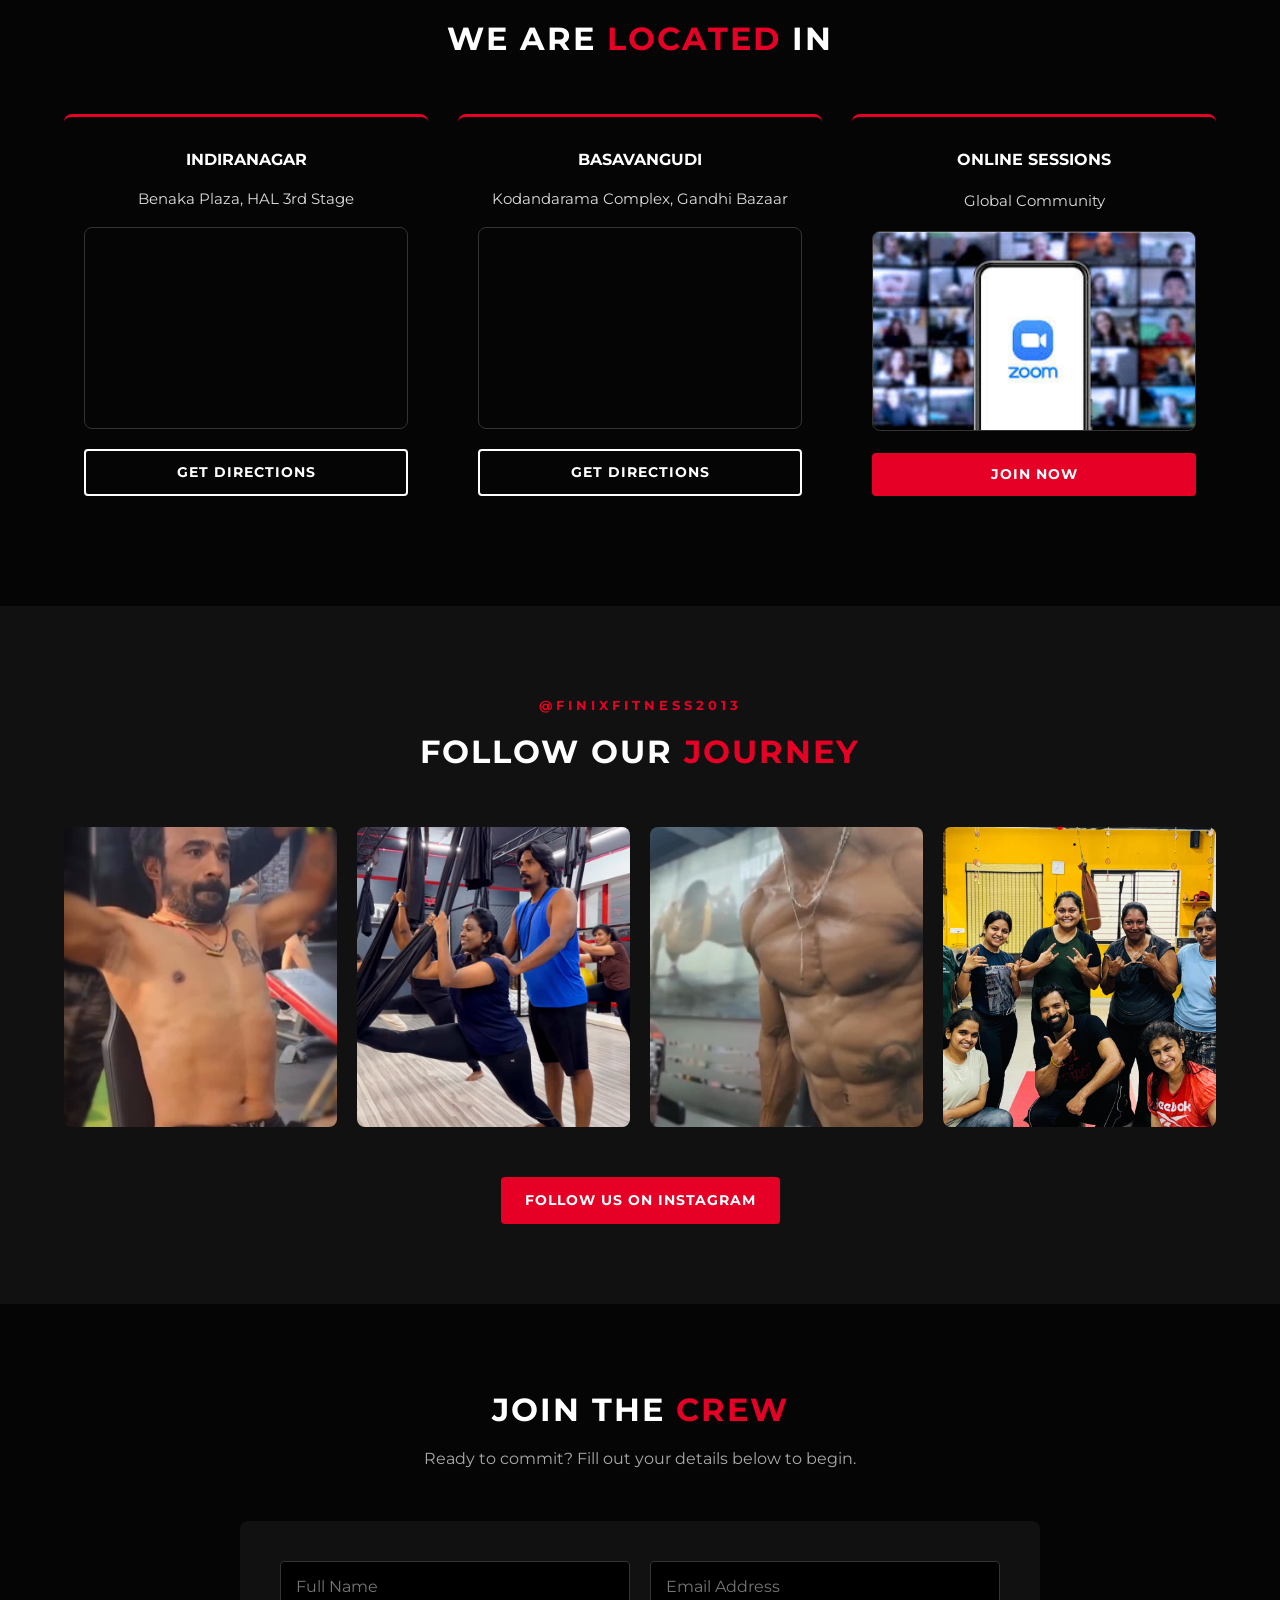
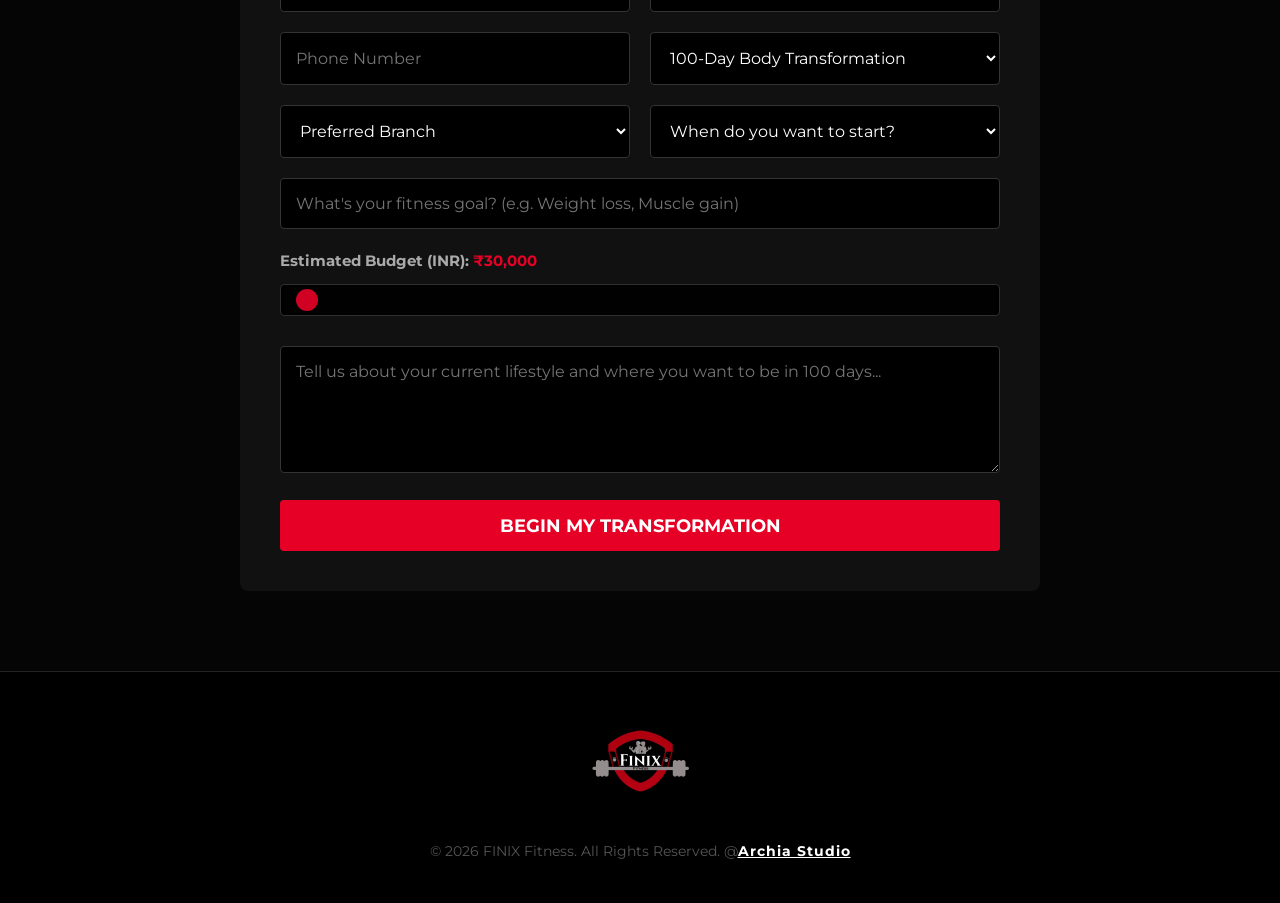
==== commit f971e7fb: "✅" ====
--- a/index.html
+++ b/index.html
@@ -57,6 +57,31 @@
         * { margin: 0; padding: 0; box-sizing: border-box; font-family: var(--font-main); }
         body { background-color: var(--bg-color); color: var(--text-color); line-height: 1.6; overflow-x: hidden; }
 
+        /* --- PRELOADER --- */
+        #preloader {
+            position: fixed;
+            top: 0; left: 0; width: 100%; height: 100vh;
+            background-color: var(--bg-color);
+            z-index: 99999;
+            display: flex;
+            align-items: center;
+            justify-content: center;
+            transition: opacity 0.8s ease, visibility 0.8s ease;
+        }
+        #preloader.hide {
+            opacity: 0;
+            visibility: hidden;
+        }
+        #preloader img {
+            width: 150px;
+            animation: pulsePreload 1.5s infinite;
+        }
+        @keyframes pulsePreload {
+            0% { transform: scale(0.9); opacity: 0.7; filter: drop-shadow(0 0 10px rgba(230,0,38,0.2)); }
+            50% { transform: scale(1.1); opacity: 1; filter: drop-shadow(0 0 30px rgba(230,0,38,0.8)); }
+            100% { transform: scale(0.9); opacity: 0.7; filter: drop-shadow(0 0 10px rgba(230,0,38,0.2)); }
+        }
+
         .section-padding { padding: 80px 5%; }
         .dark-bg { background-color: var(--bg-alt); }
         .section-header { text-align: center; margin-bottom: 50px; }
@@ -85,7 +110,7 @@
         .burger { display: none; cursor: pointer; }
         .burger div { width: 25px; height: 3px; background-color: var(--text-color); margin: 5px; transition: all 0.3s ease; }
 
-        /* --- HERO SECTION (NO IMAGES, INTERACTIVE UI) --- */
+        /* --- HERO SECTION --- */
         .hero { 
             min-height: 100vh; 
             display: flex; 
@@ -97,7 +122,6 @@
             background-color: var(--bg-color);
         }
 
-        /* Abstract CSS Backgrounds */
         .hero-abstract-bg {
             position: absolute;
             top: -50%; left: -50%; width: 200%; height: 200%;
@@ -118,7 +142,6 @@
             100% { transform: scale(1.1); opacity: 1; }
         }
 
-        /* Layout Container */
         .hero-container {
             display: flex;
             align-items: center;
@@ -130,14 +153,12 @@
             gap: 50px;
         }
 
-        /* Left Side Text */
         .hero-content { flex: 1; max-width: 600px; }
         .subtitle { letter-spacing: 3px; font-weight: 700; margin-bottom: 10px; font-size: 0.85rem; color: var(--primary-red); }
         .hero h1 { font-size: 4rem; font-weight: 900; line-height: 1.1; margin-bottom: 20px; text-transform: uppercase; }
         .description { color: var(--text-muted); margin-bottom: 40px; font-size: 1.1rem; line-height: 1.8; }
         .hero-buttons { display: flex; gap: 20px; }
 
-        /* Right Side Interactive Grid */
         .hero-services-grid {
             flex: 1;
             display: grid;
@@ -180,7 +201,6 @@
             transition: color 0.3s ease;
         }
 
-        /* Hover Effects */
         .hero-service-card:hover {
             transform: translateY(-10px);
             border-color: var(--primary-red);
@@ -197,6 +217,16 @@
         }
         .hero-service-card.highlight-card i { color: var(--primary-red); }
 
+        /* --- TRANSFORMATIONS MARQUEE --- */
+        .marquee-container { width: 100%; overflow: hidden; white-space: nowrap; position: relative; padding: 20px 0; }
+        .marquee-container::before, .marquee-container::after { content: ""; position: absolute; top: 0; width: 100px; height: 100%; z-index: 2; pointer-events: none;}
+        .marquee-container::before { left: 0; background: linear-gradient(to right, var(--bg-color) 0%, transparent 100%); }
+        .marquee-container::after { right: 0; background: linear-gradient(to left, var(--bg-color) 0%, transparent 100%); }
+        .marquee-track { display: inline-flex; gap: 30px; animation: scrollMarquee 50s linear infinite; }
+        .marquee-track:hover { animation-play-state: paused; }
+        .marquee-track img { width: 300px; height: 300px; object-fit: cover; border-radius: 12px; border: 2px solid #222; cursor: pointer; transition: transform 0.3s ease, border-color 0.3s ease; }
+        .marquee-track img:hover { transform: scale(1.02); border-color: var(--primary-red); }
+        @keyframes scrollMarquee { 0% { transform: translateX(0); } 100% { transform: translateX(-50%); } }
 
         /* --- 100 DAYS PROGRAM STYLING --- */
         .program-grid-100 { display: grid; grid-template-columns: repeat(auto-fit, minmax(280px, 1fr)); gap: 25px; margin-bottom: 60px; }
@@ -214,22 +244,39 @@
         .time-content p { color: #888; }
         .cta-wrapper { text-align: center; margin-top: 50px; }
 
-        /* --- TRANSFORMATIONS MARQUEE --- */
-        .marquee-container { width: 100%; overflow: hidden; white-space: nowrap; position: relative; padding: 20px 0; }
-        .marquee-container::before, .marquee-container::after { content: ""; position: absolute; top: 0; width: 100px; height: 100%; z-index: 2; }
-        .marquee-container::before { left: 0; background: linear-gradient(to right, var(--bg-color) 0%, transparent 100%); }
-        .marquee-container::after { right: 0; background: linear-gradient(to left, var(--bg-color) 0%, transparent 100%); }
-        .marquee-track { display: inline-flex; gap: 30px; animation: scrollMarquee 50s linear infinite; }
-        .marquee-track:hover { animation-play-state: paused; }
-        .marquee-track img { width: 300px; height: 300px; object-fit: cover; border-radius: 12px; border: 2px solid #222; cursor: pointer; transition: transform 0.3s ease, border-color 0.3s ease; }
-        .marquee-track img:hover { transform: scale(1.02); border-color: var(--primary-red); }
-        @keyframes scrollMarquee { 0% { transform: translateX(0); } 100% { transform: translateX(-50%); } }
-
         /* --- VIDEO REVIEWS (VERTICAL) --- */
         .video-only-row { display: flex; justify-content: center; gap: 20px; margin-top: 40px; flex-wrap: wrap; }
         .pure-video-card.vertical-card { flex: 0 1 300px; background: #000; border: 1px solid #222; border-radius: 15px; overflow: hidden; transition: all 0.3s ease; box-shadow: 0 4px 15px rgba(0,0,0,0.3); }
         .pure-video-card.vertical-card:hover { border-color: var(--primary-red); transform: scale(1.02); }
         .pure-video-card.vertical-card video { width: 100%; aspect-ratio: 9 / 16; display: block; object-fit: cover; }
+
+        /* --- GOOGLE REVIEWS MARQUEE --- */
+        .reviews-marquee-container { width: 100%; overflow: hidden; white-space: nowrap; position: relative; padding: 20px 0; }
+        .reviews-marquee-container::before, .reviews-marquee-container::after { content: ""; position: absolute; top: 0; width: 150px; height: 100%; z-index: 2; pointer-events: none;}
+        .reviews-marquee-container::before { left: 0; background: linear-gradient(to right, var(--bg-color) 0%, transparent 100%); }
+        .reviews-marquee-container::after { right: 0; background: linear-gradient(to left, var(--bg-color) 0%, transparent 100%); }
+        
+        .reviews-marquee-track { display: inline-flex; gap: 30px; animation: scrollReviews 70s linear infinite; }
+        .reviews-marquee-track:hover { animation-play-state: paused; }
+        @keyframes scrollReviews { 0% { transform: translateX(0); } 100% { transform: translateX(-50%); } }
+
+        .review-card { 
+            background: #0a0a0a; padding: 30px; border-radius: 12px; border: 1px solid #222; 
+            position: relative; transition: all 0.4s ease;
+            width: 380px; flex-shrink: 0; white-space: normal; /* To let text wrap naturally */
+            cursor: pointer;
+            display: flex; flex-direction: column; justify-content: space-between;
+        }
+        .review-card:hover { border-color: var(--primary-red); transform: translateY(-10px) scale(1.02); box-shadow: 0 15px 30px rgba(230, 0, 38, 0.15); background: linear-gradient(145deg, #111, #1a0505); }
+        
+        .review-header { display: flex; justify-content: space-between; align-items: center; margin-bottom: 15px; }
+        .reviewer-info { display: flex; align-items: center; gap: 15px; }
+        .reviewer-avatar { width: 45px; height: 45px; background: #222; border-radius: 50%; display: flex; align-items: center; justify-content: center; font-size: 1.2rem; font-weight: bold; color: var(--primary-red); border: 1px solid #333; }
+        .reviewer-name { font-weight: 700; color: #fff; font-size: 1rem; }
+        .review-branch { font-size: 0.75rem; color: #777; text-transform: uppercase; letter-spacing: 1px; }
+        .stars { color: #f5b301; font-size: 0.9rem; margin-bottom: 15px; }
+        .review-text { font-size: 0.95rem; color: #ccc; line-height: 1.6; font-style: italic; }
+        .google-icon { width: 25px; height: auto; }
 
         /* --- FOUNDERS SECTION --- */
         .founders-grid { display: grid; grid-template-columns: repeat(auto-fit, minmax(400px, 1fr)); gap: 25px; max-width: 1400px; margin: 0 auto; }
@@ -296,6 +343,14 @@
         .contact-form input, .contact-form select, .contact-form textarea { width: 100%; padding: 15px; background-color: #000; border: 1px solid #333; color: var(--text-color); border-radius: 4px; font-size: 1rem; }
         .contact-form input:focus, .contact-form select:focus, .contact-form textarea:focus { outline: none; border-color: var(--primary-red); }
         .contact-form textarea { resize: vertical; margin-bottom: 20px; }
+        
+        /* Slider Styles */
+        .slider { -webkit-appearance: none; width: 100%; height: 8px; border-radius: 4px; background: #333; outline: none; opacity: 0.9; transition: opacity .2s; }
+        .slider::-webkit-slider-thumb { -webkit-appearance: none; appearance: none; width: 22px; height: 22px; border-radius: 50%; background: var(--primary-red); cursor: pointer; transition: transform 0.2s; }
+        .slider::-webkit-slider-thumb:hover { transform: scale(1.15); }
+        .slider::-moz-range-thumb { width: 22px; height: 22px; border-radius: 50%; background: var(--primary-red); cursor: pointer; transition: transform 0.2s; }
+        .slider::-moz-range-thumb:hover { transform: scale(1.15); }
+
         .form-submit { width: 100%; padding: 15px; font-size: 1.1rem; }
 
         /* --- FOOTER & WHATSAPP --- */
@@ -336,6 +391,7 @@
             .hero-services-grid { grid-template-columns: 1fr; }
 
             .marquee-track img { width: 250px; height: 250px; }
+            .review-card { width: 300px; }
             .insta-grid { grid-template-columns: repeat(2, 1fr); gap: 10px; }
             .insta-item { height: 180px; }
             .pure-video-card.vertical-card { flex: 0 1 90%; }
@@ -346,6 +402,10 @@
 </head>
 
 <body>
+
+    <div id="preloader">
+        <img src="assets/logo.png" alt="Finix Fitness Loading">
+    </div>
 
     <script>
         const originalTitle = document.title;
@@ -436,71 +496,6 @@
         </div>
     </section>
 
-    <section id="the-100-days" class="transformation section-padding dark-bg fade-in">
-        <div class="container">
-            <div class="section-header">
-                <h3>100 DAYS <span>TRANSFORMATION</span></h3>
-                <p>A holistic journey to transform body, mind, and spirit with Clinical Dietitians & Certified Coaches.</p>
-            </div>
-
-            <div class="program-grid-100">
-                <div class="program-card-100">
-                    <i class="fas fa-user-check fa-2x" style="color:#fff;"></i>
-                    <h4>Personalized Coaching</h4>
-                    <p>Offline & Online sessions tailored to your fitness level, goals, and lifestyle.</p>
-                </div>
-                <div class="program-card-100">
-                    <i class="fas fa-utensils fa-2x" style="color:#fff;"></i>
-                    <h4>Customized Diet</h4>
-                    <p>Nutritious, sustainable meal plans designed by clinical dietitians to support healing.</p>
-                </div>
-                <div class="program-card-100 highlight-card">
-                    <i class="fas fa-sync-alt fa-2x" style="color:var(--primary-red);"></i>
-                    <h4>The 3R Technique</h4>
-                    <p><strong>Remove</strong> toxins, <strong>Reintroduce</strong> wholeness, and <strong>Repair</strong> from within.</p>
-                </div>
-            </div>
-
-            <div class="timeline-container">
-                <h4 class="timeline-title">Your 100-Day Roadmap</h4>
-                <div class="timeline">
-                    <div class="timeline-item">
-                        <div class="time-box">Day 1–10</div>
-                        <div class="time-content">
-                            <h5>Foundation & Assessment</h5>
-                            <p>Health checks, goal setting, and mindfulness introduction.</p>
-                        </div>
-                    </div>
-                    <div class="timeline-item">
-                        <div class="time-box">Day 11–30</div>
-                        <div class="time-content">
-                            <h5>Remove & Rebalance</h5>
-                            <p>Eliminating toxins and introducing nutrient-rich fuel.</p>
-                        </div>
-                    </div>
-                    <div class="timeline-item">
-                        <div class="time-box">Day 31–60</div>
-                        <div class="time-content">
-                            <h5>Repair & Reinforce</h5>
-                            <p>Targeted nutrition, stronger workouts, and mental resilience.</p>
-                        </div>
-                    </div>
-                    <div class="timeline-item">
-                        <div class="time-box">Day 61–100</div>
-                        <div class="time-content">
-                            <h5>Optimize & Sustain</h5>
-                            <p>Peak performance tuning and long-term habit stabilization.</p>
-                        </div>
-                    </div>
-                </div>
-            </div>
-
-            <div class="cta-wrapper">
-                <a href="#contact" class="btn-primary large-btn">BEGIN MY TRANSFORMATION</a>
-            </div>
-        </div>
-    </section>
-
     <section id="transformations" class="transformations section-padding fade-in">
         <div class="section-header">
             <p class="subtitle" style="color: var(--primary-red); font-size: 0.8rem; letter-spacing: 4px; font-weight: bold; margin-bottom: 10px;">
@@ -526,11 +521,415 @@
         </div>
     </section>
 
+    <section id="the-100-days" class="transformation section-padding dark-bg fade-in">
+        <div class="container">
+            <div class="section-header">
+                <h3>100 DAYS <span>TRANSFORMATION</span></h3>
+                <p>A holistic journey to transform body, mind, and spirit with Clinical Dietitians & Certified Coaches.</p>
+            </div>
+
+            <div class="program-grid-100">
+                <div class="program-card-100">
+                    <i class="fas fa-user-check fa-2x" style="color:#fff;"></i>
+                    <h4>Personalized Coaching</h4>
+                    <p>Offline & Online sessions tailored to your fitness level, goals, and lifestyle.</p>
+                </div>
+                <div class="program-card-100">
+                    <i class="fas fa-utensils fa-2x" style="color:#fff;"></i>
+                    <h4>Customized Diet</h4>
+                    <p>Nutritious, sustainable meal plans designed by clinical dietitians to support healing.</p>
+                </div>
+                <div class="program-card-100 highlight-card">
+                    <i class="fas fa-sync-alt fa-2x" style="color:var(--primary-red);"></i>
+                    <h4>The 3R Technique</h4>
+                    <p><strong>Remove</strong> toxins, <strong>Reintroduce</strong> wholeness, and <strong>Repair</strong> from within.</p>
+                </div>
+            </div>
+
+            <div class="timeline-container">
+                <h4 class="timeline-title">Your 100-Day Roadmap</h4>
+                <div class="timeline">
+                    <div class="timeline-item">
+                        <div class="time-box">Day 1–10</div>
+                        <div class="time-content">
+                            <h5>Foundation & Assessment</h5>
+                            <p>Health checks, goal setting, and mindfulness introduction.</p>
+                        </div>
+                    </div>
+                    <div class="timeline-item">
+                        <div class="time-box">Day 11–30</div>
+                        <div class="time-content">
+                            <h5>Remove & Rebalance</h5>
+                            <p>Eliminating toxins and introducing nutrient-rich fuel.</p>
+                        </div>
+                    </div>
+                    <div class="timeline-item">
+                        <div class="time-box">Day 31–60</div>
+                        <div class="time-content">
+                            <h5>Repair & Reinforce</h5>
+                            <p>Targeted nutrition, stronger workouts, and mental resilience.</p>
+                        </div>
+                    </div>
+                    <div class="timeline-item">
+                        <div class="time-box">Day 61–100</div>
+                        <div class="time-content">
+                            <h5>Optimize & Sustain</h5>
+                            <p>Peak performance tuning and long-term habit stabilization.</p>
+                        </div>
+                    </div>
+                </div>
+            </div>
+
+            <div class="cta-wrapper">
+                <a href="#contact" class="btn-primary large-btn">BEGIN MY TRANSFORMATION</a>
+            </div>
+        </div>
+    </section>
+
+    <section id="google-reviews" class="google-reviews section-padding fade-in">
+        <div class="container" style="max-width: 100%; padding: 0;">
+            <div class="section-header">
+                <p class="subtitle" style="color: var(--primary-red); font-size: 0.8rem; letter-spacing: 4px; font-weight: bold; margin-bottom: 10px;">COMMUNITY FEEDBACK</p>
+                <h3>GOOGLE <span>REVIEWS</span></h3>
+                <p>See what our crew has to say about their experience.</p>
+            </div>
+            
+            <div class="reviews-marquee-container">
+                <div class="reviews-marquee-track">
+                    
+                    <div class="review-card">
+                        <div class="review-header">
+                            <div class="reviewer-info"><div class="reviewer-avatar">R</div><div><div class="reviewer-name">Rohan M.</div><div class="review-branch">Indiranagar Branch</div></div></div>
+                            <img src="https://upload.wikimedia.org/wikipedia/commons/c/c1/Google_%22G%22_logo.svg" class="google-icon" alt="Google Logo">
+                        </div>
+                        <div class="stars"><i class="fas fa-star"></i><i class="fas fa-star"></i><i class="fas fa-star"></i><i class="fas fa-star"></i><i class="fas fa-star"></i></div>
+                        <p class="review-text">"Joined the 100-day program here and it completely changed my lifestyle. The trainers push you to your absolute limits but make sure your form is perfect."</p>
+                    </div>
+
+                    <div class="review-card">
+                        <div class="review-header">
+                            <div class="reviewer-info"><div class="reviewer-avatar">S</div><div><div class="reviewer-name">Sneha K.</div><div class="review-branch">Basavanagudi Branch</div></div></div>
+                            <img src="https://upload.wikimedia.org/wikipedia/commons/c/c1/Google_%22G%22_logo.svg" class="google-icon" alt="Google Logo">
+                        </div>
+                        <div class="stars"><i class="fas fa-star"></i><i class="fas fa-star"></i><i class="fas fa-star"></i><i class="fas fa-star"></i><i class="fas fa-star"></i></div>
+                        <p class="review-text">"The aerobics and Zumba classes at Basavanagudi are phenomenal. Such high energy and the community vibe is unmatched. Yashpal's nutritional guidance was the missing piece."</p>
+                    </div>
+
+                    <div class="review-card">
+                        <div class="review-header">
+                            <div class="reviewer-info"><div class="reviewer-avatar">A</div><div><div class="reviewer-name">Arjun P.</div><div class="review-branch">Indiranagar Branch</div></div></div>
+                            <img src="https://upload.wikimedia.org/wikipedia/commons/c/c1/Google_%22G%22_logo.svg" class="google-icon" alt="Google Logo">
+                        </div>
+                        <div class="stars"><i class="fas fa-star"></i><i class="fas fa-star"></i><i class="fas fa-star"></i><i class="fas fa-star"></i><i class="fas fa-star-half-alt"></i></div>
+                        <p class="review-text">"Best gym setup in the area by far. The personal training isn't just about lifting heavy; it's about correcting posture and rebuilding strength from the inside out."</p>
+                    </div>
+
+                    <div class="review-card">
+                        <div class="review-header">
+                            <div class="reviewer-info"><div class="reviewer-avatar">P</div><div><div class="reviewer-name">Priya S.</div><div class="review-branch">Basavanagudi Branch</div></div></div>
+                            <img src="https://upload.wikimedia.org/wikipedia/commons/c/c1/Google_%22G%22_logo.svg" class="google-icon" alt="Google Logo">
+                        </div>
+                        <div class="stars"><i class="fas fa-star"></i><i class="fas fa-star"></i><i class="fas fa-star"></i><i class="fas fa-star"></i><i class="fas fa-star"></i></div>
+                        <p class="review-text">"The customized diet plan is exactly what I needed. Lost 8kgs in 2 months without starving! Highly recommend the dietitians here."</p>
+                    </div>
+
+                    <div class="review-card">
+                        <div class="review-header">
+                            <div class="reviewer-info"><div class="reviewer-avatar">V</div><div><div class="reviewer-name">Vikram D.</div><div class="review-branch">Indiranagar Branch</div></div></div>
+                            <img src="https://upload.wikimedia.org/wikipedia/commons/c/c1/Google_%22G%22_logo.svg" class="google-icon" alt="Google Logo">
+                        </div>
+                        <div class="stars"><i class="fas fa-star"></i><i class="fas fa-star"></i><i class="fas fa-star"></i><i class="fas fa-star"></i><i class="fas fa-star"></i></div>
+                        <p class="review-text">"Equipment is top notch. The trainers actually care about your progress and correct your form actively. The vibe is very professional."</p>
+                    </div>
+
+                    <div class="review-card">
+                        <div class="review-header">
+                            <div class="reviewer-info"><div class="reviewer-avatar">A</div><div><div class="reviewer-name">Ananya R.</div><div class="review-branch">Basavanagudi Branch</div></div></div>
+                            <img src="https://upload.wikimedia.org/wikipedia/commons/c/c1/Google_%22G%22_logo.svg" class="google-icon" alt="Google Logo">
+                        </div>
+                        <div class="stars"><i class="fas fa-star"></i><i class="fas fa-star"></i><i class="fas fa-star"></i><i class="fas fa-star"></i><i class="fas fa-star"></i></div>
+                        <p class="review-text">"Zumba here is a whole vibe! It's the best way to end a stressful workday. Everyone is so welcoming regardless of your fitness level."</p>
+                    </div>
+
+                    <div class="review-card">
+                        <div class="review-header">
+                            <div class="reviewer-info"><div class="reviewer-avatar">K</div><div><div class="reviewer-name">Karthik N.</div><div class="review-branch">Indiranagar Branch</div></div></div>
+                            <img src="https://upload.wikimedia.org/wikipedia/commons/c/c1/Google_%22G%22_logo.svg" class="google-icon" alt="Google Logo">
+                        </div>
+                        <div class="stars"><i class="fas fa-star"></i><i class="fas fa-star"></i><i class="fas fa-star"></i><i class="fas fa-star"></i><i class="fas fa-star-half-alt"></i></div>
+                        <p class="review-text">"Completed the 100-day transformation. Completely rebuilt my strength post-injury. The coaching staff is incredibly knowledgeable."</p>
+                    </div>
+
+                    <div class="review-card">
+                        <div class="review-header">
+                            <div class="reviewer-info"><div class="reviewer-avatar">M</div><div><div class="reviewer-name">Meera V.</div><div class="review-branch">Basavanagudi Branch</div></div></div>
+                            <img src="https://upload.wikimedia.org/wikipedia/commons/c/c1/Google_%22G%22_logo.svg" class="google-icon" alt="Google Logo">
+                        </div>
+                        <div class="stars"><i class="fas fa-star"></i><i class="fas fa-star"></i><i class="fas fa-star"></i><i class="fas fa-star"></i><i class="fas fa-star"></i></div>
+                        <p class="review-text">"Dietitian Yashpal gave me a sustainable diet, no fad diets or starving. I feel stronger and more energetic than ever."</p>
+                    </div>
+
+                    <div class="review-card">
+                        <div class="review-header">
+                            <div class="reviewer-info"><div class="reviewer-avatar">R</div><div><div class="reviewer-name">Rahul T.</div><div class="review-branch">Indiranagar Branch</div></div></div>
+                            <img src="https://upload.wikimedia.org/wikipedia/commons/c/c1/Google_%22G%22_logo.svg" class="google-icon" alt="Google Logo">
+                        </div>
+                        <div class="stars"><i class="fas fa-star"></i><i class="fas fa-star"></i><i class="fas fa-star"></i><i class="fas fa-star"></i><i class="fas fa-star"></i></div>
+                        <p class="review-text">"Girish's biomechanics knowledge is insane. My deadlift form is finally perfect and my lower back pain is completely gone."</p>
+                    </div>
+
+                    <div class="review-card">
+                        <div class="review-header">
+                            <div class="reviewer-info"><div class="reviewer-avatar">S</div><div><div class="reviewer-name">Shruti B.</div><div class="review-branch">Basavanagudi Branch</div></div></div>
+                            <img src="https://upload.wikimedia.org/wikipedia/commons/c/c1/Google_%22G%22_logo.svg" class="google-icon" alt="Google Logo">
+                        </div>
+                        <div class="stars"><i class="fas fa-star"></i><i class="fas fa-star"></i><i class="fas fa-star"></i><i class="fas fa-star"></i><i class="fas fa-star"></i></div>
+                        <p class="review-text">"Cleanest gym in the area. Great equipment and friendly staff. They sanitize the machines regularly which I really appreciate."</p>
+                    </div>
+
+                    <div class="review-card">
+                        <div class="review-header">
+                            <div class="reviewer-info"><div class="reviewer-avatar">A</div><div><div class="reviewer-name">Aditya Singh</div><div class="review-branch">Indiranagar Branch</div></div></div>
+                            <img src="https://upload.wikimedia.org/wikipedia/commons/c/c1/Google_%22G%22_logo.svg" class="google-icon" alt="Google Logo">
+                        </div>
+                        <div class="stars"><i class="fas fa-star"></i><i class="fas fa-star"></i><i class="fas fa-star"></i><i class="fas fa-star"></i><i class="fas fa-star"></i></div>
+                        <p class="review-text">"Incredible community. The energy on the floor makes you want to push harder. Truly the best fitness studio I've joined."</p>
+                    </div>
+
+                    <div class="review-card">
+                        <div class="review-header">
+                            <div class="reviewer-info"><div class="reviewer-avatar">N</div><div><div class="reviewer-name">Nidhi P.</div><div class="review-branch">Basavanagudi Branch</div></div></div>
+                            <img src="https://upload.wikimedia.org/wikipedia/commons/c/c1/Google_%22G%22_logo.svg" class="google-icon" alt="Google Logo">
+                        </div>
+                        <div class="stars"><i class="fas fa-star"></i><i class="fas fa-star"></i><i class="fas fa-star"></i><i class="fas fa-star"></i><i class="fas fa-star-half-alt"></i></div>
+                        <p class="review-text">"Aerobics mastery class burns so many calories. Love the music selection and the instructors are very motivating."</p>
+                    </div>
+
+                    <div class="review-card">
+                        <div class="review-header">
+                            <div class="reviewer-info"><div class="reviewer-avatar">S</div><div><div class="reviewer-name">Sameer J.</div><div class="review-branch">Indiranagar Branch</div></div></div>
+                            <img src="https://upload.wikimedia.org/wikipedia/commons/c/c1/Google_%22G%22_logo.svg" class="google-icon" alt="Google Logo">
+                        </div>
+                        <div class="stars"><i class="fas fa-star"></i><i class="fas fa-star"></i><i class="fas fa-star"></i><i class="fas fa-star"></i><i class="fas fa-star"></i></div>
+                        <p class="review-text">"Joined for weight loss, ended up falling in love with strength training. The coaches here really invest time in you."</p>
+                    </div>
+
+                    <div class="review-card">
+                        <div class="review-header">
+                            <div class="reviewer-info"><div class="reviewer-avatar">P</div><div><div class="reviewer-name">Pooja M.</div><div class="review-branch">Basavanagudi Branch</div></div></div>
+                            <img src="https://upload.wikimedia.org/wikipedia/commons/c/c1/Google_%22G%22_logo.svg" class="google-icon" alt="Google Logo">
+                        </div>
+                        <div class="stars"><i class="fas fa-star"></i><i class="fas fa-star"></i><i class="fas fa-star"></i><i class="fas fa-star"></i><i class="fas fa-star"></i></div>
+                        <p class="review-text">"Rajatha's wellness approach helped me balance fitness and mental health. It's more than just a gym, it's a healing space."</p>
+                    </div>
+
+                    <div class="review-card">
+                        <div class="review-header">
+                            <div class="reviewer-info"><div class="reviewer-avatar">D</div><div><div class="reviewer-name">Deepak C.</div><div class="review-branch">Indiranagar Branch</div></div></div>
+                            <img src="https://upload.wikimedia.org/wikipedia/commons/c/c1/Google_%22G%22_logo.svg" class="google-icon" alt="Google Logo">
+                        </div>
+                        <div class="stars"><i class="fas fa-star"></i><i class="fas fa-star"></i><i class="fas fa-star"></i><i class="fas fa-star"></i><i class="fas fa-star"></i></div>
+                        <p class="review-text">"Worth every penny. The 100-day structure keeps you accountable. The results speak for themselves."</p>
+                    </div>
+
+                    <div class="review-card">
+                        <div class="review-header">
+                            <div class="reviewer-info"><div class="reviewer-avatar">T</div><div><div class="reviewer-name">Tanya K.</div><div class="review-branch">Basavanagudi Branch</div></div></div>
+                            <img src="https://upload.wikimedia.org/wikipedia/commons/c/c1/Google_%22G%22_logo.svg" class="google-icon" alt="Google Logo">
+                        </div>
+                        <div class="stars"><i class="fas fa-star"></i><i class="fas fa-star"></i><i class="fas fa-star"></i><i class="fas fa-star"></i><i class="fas fa-star"></i></div>
+                        <p class="review-text">"15 years of experience shows. These guys know exactly what they are doing. Very safe and inclusive environment."</p>
+                    </div>
+
+                    <div class="review-card">
+                        <div class="review-header">
+                            <div class="reviewer-info"><div class="reviewer-avatar">V</div><div><div class="reviewer-name">Vivek S.</div><div class="review-branch">Indiranagar Branch</div></div></div>
+                            <img src="https://upload.wikimedia.org/wikipedia/commons/c/c1/Google_%22G%22_logo.svg" class="google-icon" alt="Google Logo">
+                        </div>
+                        <div class="stars"><i class="fas fa-star"></i><i class="fas fa-star"></i><i class="fas fa-star"></i><i class="fas fa-star"></i><i class="fas fa-star-half-alt"></i></div>
+                        <p class="review-text">"Best clinical dietitians in Bangalore. Combined with the training, it completely fixed my metabolic issues."</p>
+                    </div>
+
+                    <div class="review-card">
+                        <div class="review-header">
+                            <div class="reviewer-info"><div class="reviewer-avatar">K</div><div><div class="reviewer-name">Kavya G.</div><div class="review-branch">Basavanagudi Branch</div></div></div>
+                            <img src="https://upload.wikimedia.org/wikipedia/commons/c/c1/Google_%22G%22_logo.svg" class="google-icon" alt="Google Logo">
+                        </div>
+                        <div class="stars"><i class="fas fa-star"></i><i class="fas fa-star"></i><i class="fas fa-star"></i><i class="fas fa-star"></i><i class="fas fa-star"></i></div>
+                        <p class="review-text">"Transformed my body and my confidence. The trainers genuinely care about you. Thank you Finix crew!"</p>
+                    </div>
+
+                    <div class="review-card">
+                        <div class="review-header">
+                            <div class="reviewer-info"><div class="reviewer-avatar">R</div><div><div class="reviewer-name">Rohan M.</div><div class="review-branch">Indiranagar Branch</div></div></div>
+                            <img src="https://upload.wikimedia.org/wikipedia/commons/c/c1/Google_%22G%22_logo.svg" class="google-icon" alt="Google Logo">
+                        </div>
+                        <div class="stars"><i class="fas fa-star"></i><i class="fas fa-star"></i><i class="fas fa-star"></i><i class="fas fa-star"></i><i class="fas fa-star"></i></div>
+                        <p class="review-text">"Joined the 100-day program here and it completely changed my lifestyle. The trainers push you to your absolute limits but make sure your form is perfect."</p>
+                    </div>
+
+                    <div class="review-card">
+                        <div class="review-header">
+                            <div class="reviewer-info"><div class="reviewer-avatar">S</div><div><div class="reviewer-name">Sneha K.</div><div class="review-branch">Basavanagudi Branch</div></div></div>
+                            <img src="https://upload.wikimedia.org/wikipedia/commons/c/c1/Google_%22G%22_logo.svg" class="google-icon" alt="Google Logo">
+                        </div>
+                        <div class="stars"><i class="fas fa-star"></i><i class="fas fa-star"></i><i class="fas fa-star"></i><i class="fas fa-star"></i><i class="fas fa-star"></i></div>
+                        <p class="review-text">"The aerobics and Zumba classes at Basavanagudi are phenomenal. Such high energy and the community vibe is unmatched. Yashpal's nutritional guidance was the missing piece."</p>
+                    </div>
+
+                    <div class="review-card">
+                        <div class="review-header">
+                            <div class="reviewer-info"><div class="reviewer-avatar">A</div><div><div class="reviewer-name">Arjun P.</div><div class="review-branch">Indiranagar Branch</div></div></div>
+                            <img src="https://upload.wikimedia.org/wikipedia/commons/c/c1/Google_%22G%22_logo.svg" class="google-icon" alt="Google Logo">
+                        </div>
+                        <div class="stars"><i class="fas fa-star"></i><i class="fas fa-star"></i><i class="fas fa-star"></i><i class="fas fa-star"></i><i class="fas fa-star-half-alt"></i></div>
+                        <p class="review-text">"Best gym setup in the area by far. The personal training isn't just about lifting heavy; it's about correcting posture and rebuilding strength from the inside out."</p>
+                    </div>
+
+                    <div class="review-card">
+                        <div class="review-header">
+                            <div class="reviewer-info"><div class="reviewer-avatar">P</div><div><div class="reviewer-name">Priya S.</div><div class="review-branch">Basavanagudi Branch</div></div></div>
+                            <img src="https://upload.wikimedia.org/wikipedia/commons/c/c1/Google_%22G%22_logo.svg" class="google-icon" alt="Google Logo">
+                        </div>
+                        <div class="stars"><i class="fas fa-star"></i><i class="fas fa-star"></i><i class="fas fa-star"></i><i class="fas fa-star"></i><i class="fas fa-star"></i></div>
+                        <p class="review-text">"The customized diet plan is exactly what I needed. Lost 8kgs in 2 months without starving! Highly recommend the dietitians here."</p>
+                    </div>
+
+                    <div class="review-card">
+                        <div class="review-header">
+                            <div class="reviewer-info"><div class="reviewer-avatar">V</div><div><div class="reviewer-name">Vikram D.</div><div class="review-branch">Indiranagar Branch</div></div></div>
+                            <img src="https://upload.wikimedia.org/wikipedia/commons/c/c1/Google_%22G%22_logo.svg" class="google-icon" alt="Google Logo">
+                        </div>
+                        <div class="stars"><i class="fas fa-star"></i><i class="fas fa-star"></i><i class="fas fa-star"></i><i class="fas fa-star"></i><i class="fas fa-star"></i></div>
+                        <p class="review-text">"Equipment is top notch. The trainers actually care about your progress and correct your form actively. The vibe is very professional."</p>
+                    </div>
+
+                    <div class="review-card">
+                        <div class="review-header">
+                            <div class="reviewer-info"><div class="reviewer-avatar">A</div><div><div class="reviewer-name">Ananya R.</div><div class="review-branch">Basavanagudi Branch</div></div></div>
+                            <img src="https://upload.wikimedia.org/wikipedia/commons/c/c1/Google_%22G%22_logo.svg" class="google-icon" alt="Google Logo">
+                        </div>
+                        <div class="stars"><i class="fas fa-star"></i><i class="fas fa-star"></i><i class="fas fa-star"></i><i class="fas fa-star"></i><i class="fas fa-star"></i></div>
+                        <p class="review-text">"Zumba here is a whole vibe! It's the best way to end a stressful workday. Everyone is so welcoming regardless of your fitness level."</p>
+                    </div>
+
+                    <div class="review-card">
+                        <div class="review-header">
+                            <div class="reviewer-info"><div class="reviewer-avatar">K</div><div><div class="reviewer-name">Karthik N.</div><div class="review-branch">Indiranagar Branch</div></div></div>
+                            <img src="https://upload.wikimedia.org/wikipedia/commons/c/c1/Google_%22G%22_logo.svg" class="google-icon" alt="Google Logo">
+                        </div>
+                        <div class="stars"><i class="fas fa-star"></i><i class="fas fa-star"></i><i class="fas fa-star"></i><i class="fas fa-star"></i><i class="fas fa-star-half-alt"></i></div>
+                        <p class="review-text">"Completed the 100-day transformation. Completely rebuilt my strength post-injury. The coaching staff is incredibly knowledgeable."</p>
+                    </div>
+
+                    <div class="review-card">
+                        <div class="review-header">
+                            <div class="reviewer-info"><div class="reviewer-avatar">M</div><div><div class="reviewer-name">Meera V.</div><div class="review-branch">Basavanagudi Branch</div></div></div>
+                            <img src="https://upload.wikimedia.org/wikipedia/commons/c/c1/Google_%22G%22_logo.svg" class="google-icon" alt="Google Logo">
+                        </div>
+                        <div class="stars"><i class="fas fa-star"></i><i class="fas fa-star"></i><i class="fas fa-star"></i><i class="fas fa-star"></i><i class="fas fa-star"></i></div>
+                        <p class="review-text">"Dietitian Yashpal gave me a sustainable diet, no fad diets or starving. I feel stronger and more energetic than ever."</p>
+                    </div>
+
+                    <div class="review-card">
+                        <div class="review-header">
+                            <div class="reviewer-info"><div class="reviewer-avatar">R</div><div><div class="reviewer-name">Rahul T.</div><div class="review-branch">Indiranagar Branch</div></div></div>
+                            <img src="https://upload.wikimedia.org/wikipedia/commons/c/c1/Google_%22G%22_logo.svg" class="google-icon" alt="Google Logo">
+                        </div>
+                        <div class="stars"><i class="fas fa-star"></i><i class="fas fa-star"></i><i class="fas fa-star"></i><i class="fas fa-star"></i><i class="fas fa-star"></i></div>
+                        <p class="review-text">"Girish's biomechanics knowledge is insane. My deadlift form is finally perfect and my lower back pain is completely gone."</p>
+                    </div>
+
+                    <div class="review-card">
+                        <div class="review-header">
+                            <div class="reviewer-info"><div class="reviewer-avatar">S</div><div><div class="reviewer-name">Shruti B.</div><div class="review-branch">Basavanagudi Branch</div></div></div>
+                            <img src="https://upload.wikimedia.org/wikipedia/commons/c/c1/Google_%22G%22_logo.svg" class="google-icon" alt="Google Logo">
+                        </div>
+                        <div class="stars"><i class="fas fa-star"></i><i class="fas fa-star"></i><i class="fas fa-star"></i><i class="fas fa-star"></i><i class="fas fa-star"></i></div>
+                        <p class="review-text">"Cleanest gym in the area. Great equipment and friendly staff. They sanitize the machines regularly which I really appreciate."</p>
+                    </div>
+
+                    <div class="review-card">
+                        <div class="review-header">
+                            <div class="reviewer-info"><div class="reviewer-avatar">A</div><div><div class="reviewer-name">Aditya Singh</div><div class="review-branch">Indiranagar Branch</div></div></div>
+                            <img src="https://upload.wikimedia.org/wikipedia/commons/c/c1/Google_%22G%22_logo.svg" class="google-icon" alt="Google Logo">
+                        </div>
+                        <div class="stars"><i class="fas fa-star"></i><i class="fas fa-star"></i><i class="fas fa-star"></i><i class="fas fa-star"></i><i class="fas fa-star"></i></div>
+                        <p class="review-text">"Incredible community. The energy on the floor makes you want to push harder. Truly the best fitness studio I've joined."</p>
+                    </div>
+
+                    <div class="review-card">
+                        <div class="review-header">
+                            <div class="reviewer-info"><div class="reviewer-avatar">N</div><div><div class="reviewer-name">Nidhi P.</div><div class="review-branch">Basavanagudi Branch</div></div></div>
+                            <img src="https://upload.wikimedia.org/wikipedia/commons/c/c1/Google_%22G%22_logo.svg" class="google-icon" alt="Google Logo">
+                        </div>
+                        <div class="stars"><i class="fas fa-star"></i><i class="fas fa-star"></i><i class="fas fa-star"></i><i class="fas fa-star"></i><i class="fas fa-star-half-alt"></i></div>
+                        <p class="review-text">"Aerobics mastery class burns so many calories. Love the music selection and the instructors are very motivating."</p>
+                    </div>
+
+                    <div class="review-card">
+                        <div class="review-header">
+                            <div class="reviewer-info"><div class="reviewer-avatar">S</div><div><div class="reviewer-name">Sameer J.</div><div class="review-branch">Indiranagar Branch</div></div></div>
+                            <img src="https://upload.wikimedia.org/wikipedia/commons/c/c1/Google_%22G%22_logo.svg" class="google-icon" alt="Google Logo">
+                        </div>
+                        <div class="stars"><i class="fas fa-star"></i><i class="fas fa-star"></i><i class="fas fa-star"></i><i class="fas fa-star"></i><i class="fas fa-star"></i></div>
+                        <p class="review-text">"Joined for weight loss, ended up falling in love with strength training. The coaches here really invest time in you."</p>
+                    </div>
+
+                    <div class="review-card">
+                        <div class="review-header">
+                            <div class="reviewer-info"><div class="reviewer-avatar">P</div><div><div class="reviewer-name">Pooja M.</div><div class="review-branch">Basavanagudi Branch</div></div></div>
+                            <img src="https://upload.wikimedia.org/wikipedia/commons/c/c1/Google_%22G%22_logo.svg" class="google-icon" alt="Google Logo">
+                        </div>
+                        <div class="stars"><i class="fas fa-star"></i><i class="fas fa-star"></i><i class="fas fa-star"></i><i class="fas fa-star"></i><i class="fas fa-star"></i></div>
+                        <p class="review-text">"Rajatha's wellness approach helped me balance fitness and mental health. It's more than just a gym, it's a healing space."</p>
+                    </div>
+
+                    <div class="review-card">
+                        <div class="review-header">
+                            <div class="reviewer-info"><div class="reviewer-avatar">D</div><div><div class="reviewer-name">Deepak C.</div><div class="review-branch">Indiranagar Branch</div></div></div>
+                            <img src="https://upload.wikimedia.org/wikipedia/commons/c/c1/Google_%22G%22_logo.svg" class="google-icon" alt="Google Logo">
+                        </div>
+                        <div class="stars"><i class="fas fa-star"></i><i class="fas fa-star"></i><i class="fas fa-star"></i><i class="fas fa-star"></i><i class="fas fa-star"></i></div>
+                        <p class="review-text">"Worth every penny. The 100-day structure keeps you accountable. The results speak for themselves."</p>
+                    </div>
+
+                    <div class="review-card">
+                        <div class="review-header">
+                            <div class="reviewer-info"><div class="reviewer-avatar">T</div><div><div class="reviewer-name">Tanya K.</div><div class="review-branch">Basavanagudi Branch</div></div></div>
+                            <img src="https://upload.wikimedia.org/wikipedia/commons/c/c1/Google_%22G%22_logo.svg" class="google-icon" alt="Google Logo">
+                        </div>
+                        <div class="stars"><i class="fas fa-star"></i><i class="fas fa-star"></i><i class="fas fa-star"></i><i class="fas fa-star"></i><i class="fas fa-star"></i></div>
+                        <p class="review-text">"15 years of experience shows. These guys know exactly what they are doing. Very safe and inclusive environment."</p>
+                    </div>
+
+                    <div class="review-card">
+                        <div class="review-header">
+                            <div class="reviewer-info"><div class="reviewer-avatar">V</div><div><div class="reviewer-name">Vivek S.</div><div class="review-branch">Indiranagar Branch</div></div></div>
+                            <img src="https://upload.wikimedia.org/wikipedia/commons/c/c1/Google_%22G%22_logo.svg" class="google-icon" alt="Google Logo">
+                        </div>
+                        <div class="stars"><i class="fas fa-star"></i><i class="fas fa-star"></i><i class="fas fa-star"></i><i class="fas fa-star"></i><i class="fas fa-star-half-alt"></i></div>
+                        <p class="review-text">"Best clinical dietitians in Bangalore. Combined with the training, it completely fixed my metabolic issues."</p>
+                    </div>
+
+                    <div class="review-card">
+                        <div class="review-header">
+                            <div class="reviewer-info"><div class="reviewer-avatar">K</div><div><div class="reviewer-name">Kavya G.</div><div class="review-branch">Basavanagudi Branch</div></div></div>
+                            <img src="https://upload.wikimedia.org/wikipedia/commons/c/c1/Google_%22G%22_logo.svg" class="google-icon" alt="Google Logo">
+                        </div>
+                        <div class="stars"><i class="fas fa-star"></i><i class="fas fa-star"></i><i class="fas fa-star"></i><i class="fas fa-star"></i><i class="fas fa-star"></i></div>
+                        <p class="review-text">"Transformed my body and my confidence. The trainers genuinely care about you. Thank you Finix crew!"</p>
+                    </div>
+                </div>
+            </div>
+        </div>
+    </section>
+
     <section id="reviews" class="reviews section-padding dark-bg fade-in">
         <div class="container">
             <div class="section-header">
                 <h3>CREW <span>TESTIMONIALS</span></h3>
-                <p>Direct from those who completed the journey.</p>
+                <p>Direct video logs from those who completed the journey.</p>
             </div>
 
             <div class="video-only-row">
@@ -818,6 +1217,13 @@
                     <input type="text" id="goal" placeholder="What's your fitness goal? (e.g. Weight loss, Muscle gain)" required style="width: 100%;">
                 </div>
 
+                <div class="input-group full-width" style="flex-direction: column; align-items: flex-start; gap: 10px; margin-bottom: 30px;">
+                    <label for="budget" style="color: #aaa; font-size: 0.95rem; font-weight: bold;">
+                        Estimated Budget (INR): <span id="budgetValue" style="color: var(--primary-red);">₹30,000</span>
+                    </label>
+                    <input type="range" id="budget" name="budget" min="30000" max="100000" step="5000" value="30000" class="slider">
+                </div>
+
                 <textarea id="message" rows="5" placeholder="Tell us about your current lifestyle and where you want to be in 100 days..." required></textarea>
 
                 <button type="submit" class="btn-primary form-submit">BEGIN MY TRANSFORMATION</button>
@@ -839,6 +1245,17 @@
     </footer>
 
     <script>
+        // ==========================================
+        // 0. PRELOADER LOGIC
+        // ==========================================
+        window.addEventListener('load', () => {
+            const preloader = document.getElementById('preloader');
+            // Give it a short delay so the pulse animation can be seen
+            setTimeout(() => {
+                preloader.classList.add('hide');
+            }, 800); 
+        });
+
         document.addEventListener('DOMContentLoaded', () => {
 
             // ==========================================
@@ -891,7 +1308,17 @@
             faders.forEach(fader => { appearOnScroll.observe(fader); });
 
             // ==========================================
-            // 4. FORM SUBMISSION (WHATSAPP)
+            // 4. BUDGET SLIDER LOGIC
+            // ==========================================
+            const budgetSlider = document.getElementById('budget');
+            const budgetValue = document.getElementById('budgetValue');
+            
+            budgetSlider.addEventListener('input', function() {
+                budgetValue.textContent = '₹' + parseInt(this.value).toLocaleString('en-IN');
+            });
+
+            // ==========================================
+            // 5. FORM SUBMISSION (WHATSAPP)
             // ==========================================
             document.getElementById('finixForm').addEventListener('submit', function (e) {
                 e.preventDefault(); 
@@ -903,7 +1330,10 @@
                 const branch = document.getElementById('branch').value;
                 const timeline = document.getElementById('timeline').value;
                 const goal = document.getElementById('goal').value;
+                const budget = document.getElementById('budget').value;
                 const message = document.getElementById('message').value;
+
+                const formattedBudget = '₹' + parseInt(budget).toLocaleString('en-IN');
 
                 const whatsappMessage =
                     `*🔥 NEW FINIX CREW APPLICATION *%0A%0A` +
@@ -913,6 +1343,7 @@
                     `*Inquiry:* ${inquiry}%0A` +
                     `*Branch:* ${branch}%0A` +
                     `*Fitness Goal:* ${goal}%0A` +
+                    `*Estimated Budget:* ${formattedBudget}%0A` +
                     `*Start Date:* ${timeline}%0A` +
                     `*Message:* ${message}`;
 
@@ -922,6 +1353,7 @@
                 window.open(whatsappUrl, '_blank');
 
                 this.reset(); 
+                budgetValue.textContent = '₹30,000'; // Reset slider visual text
             });
         });
     </script>
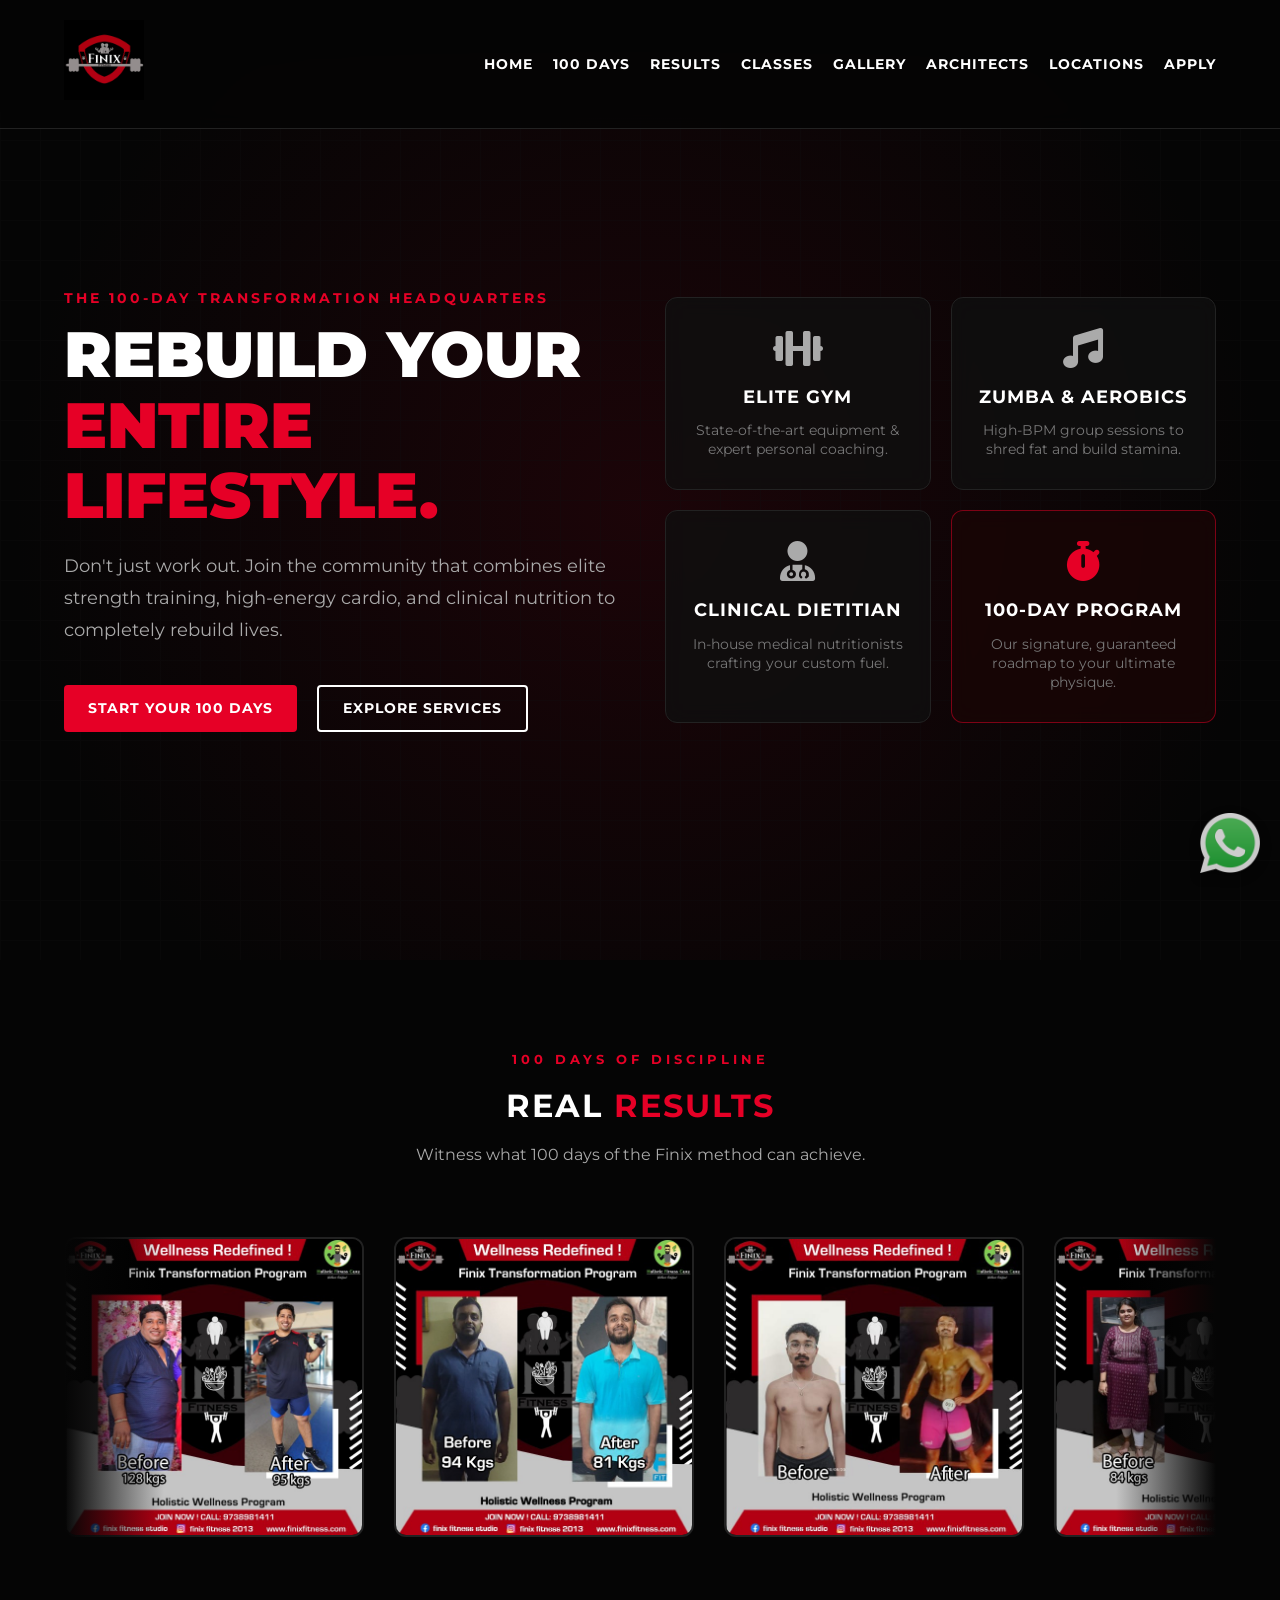
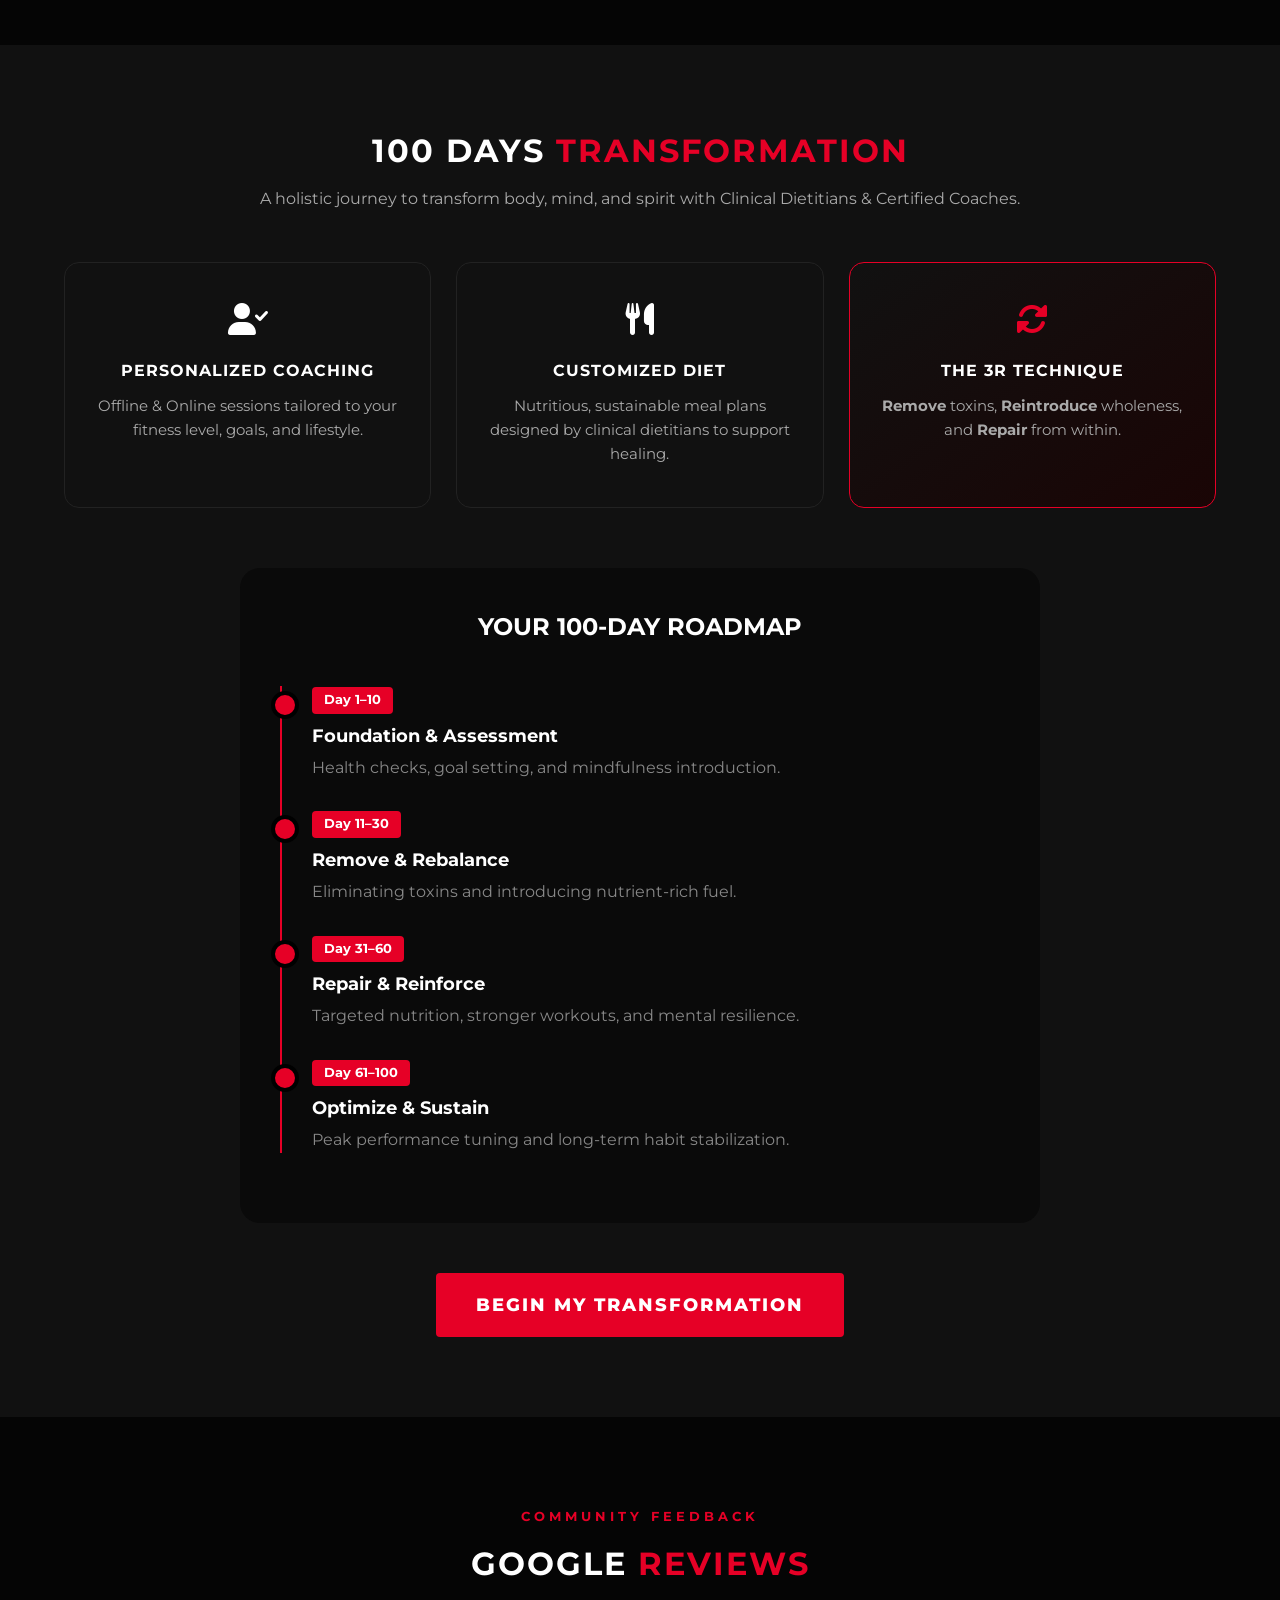
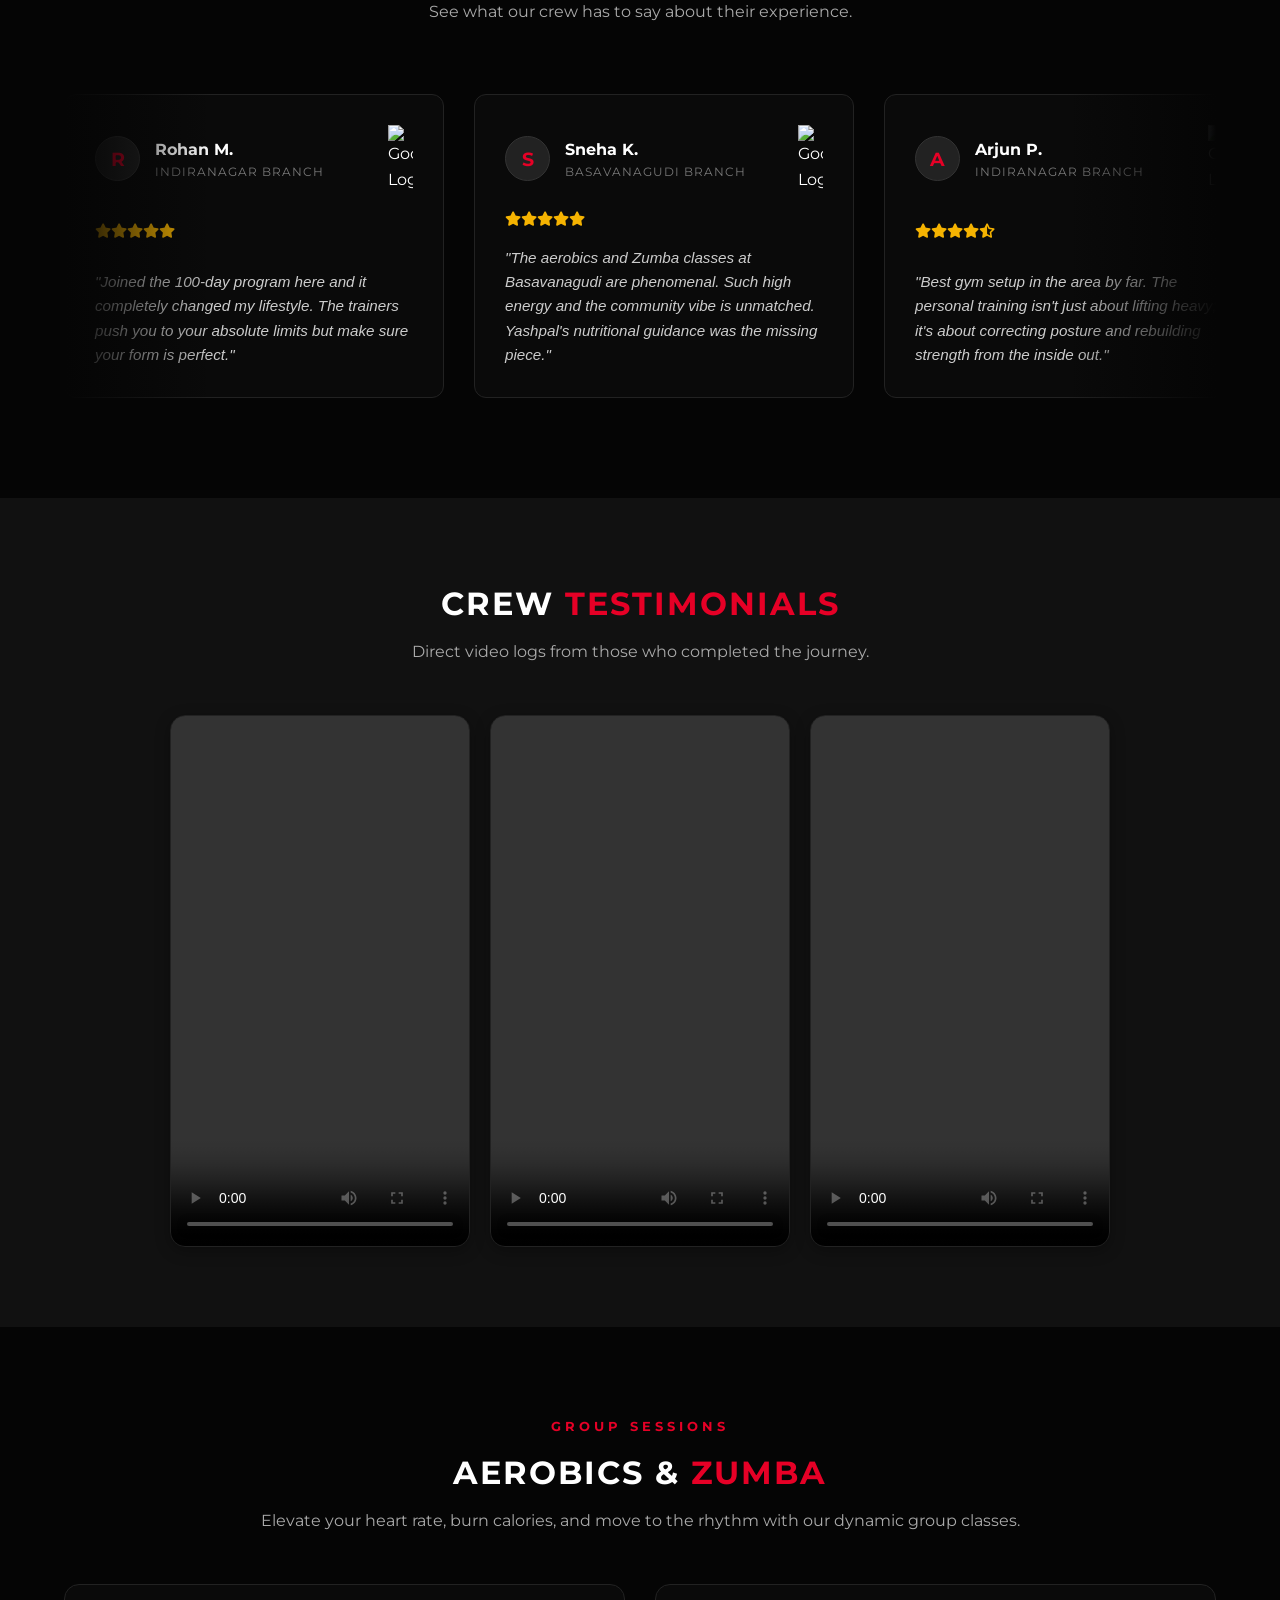
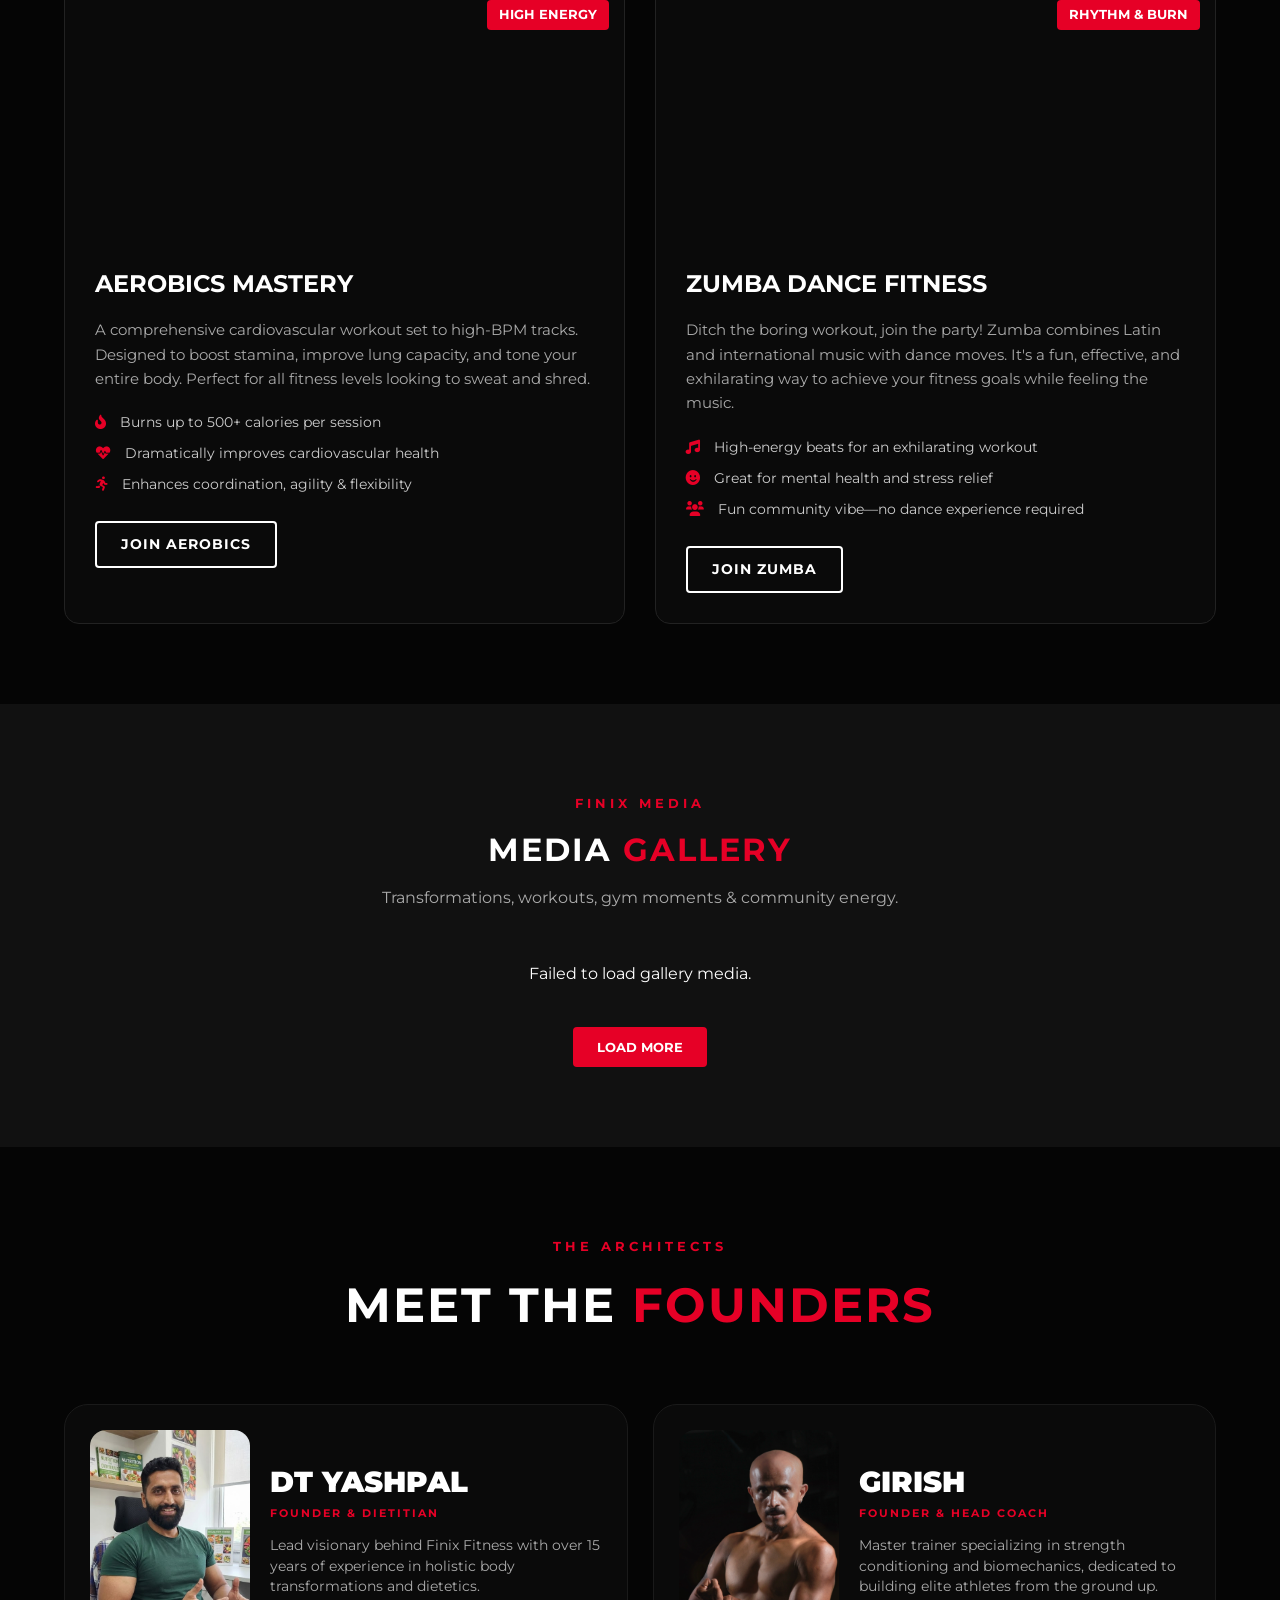
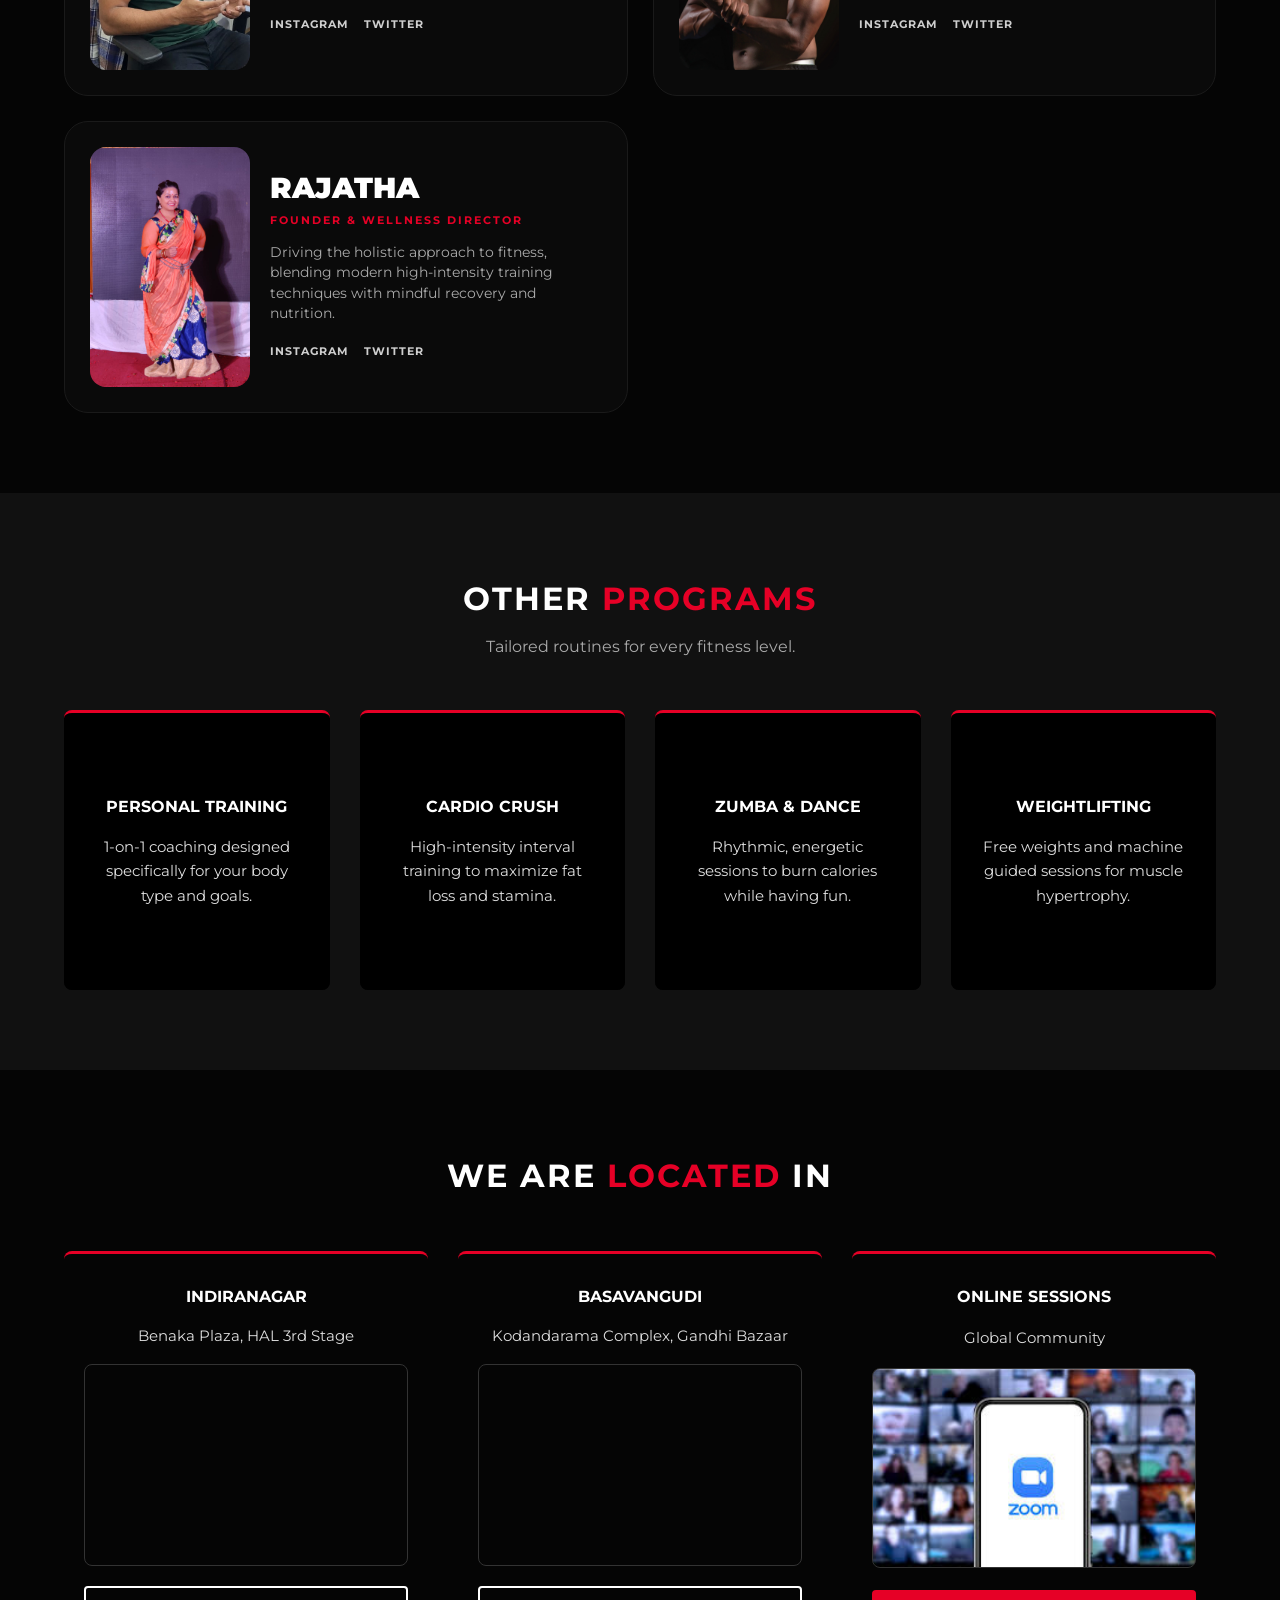
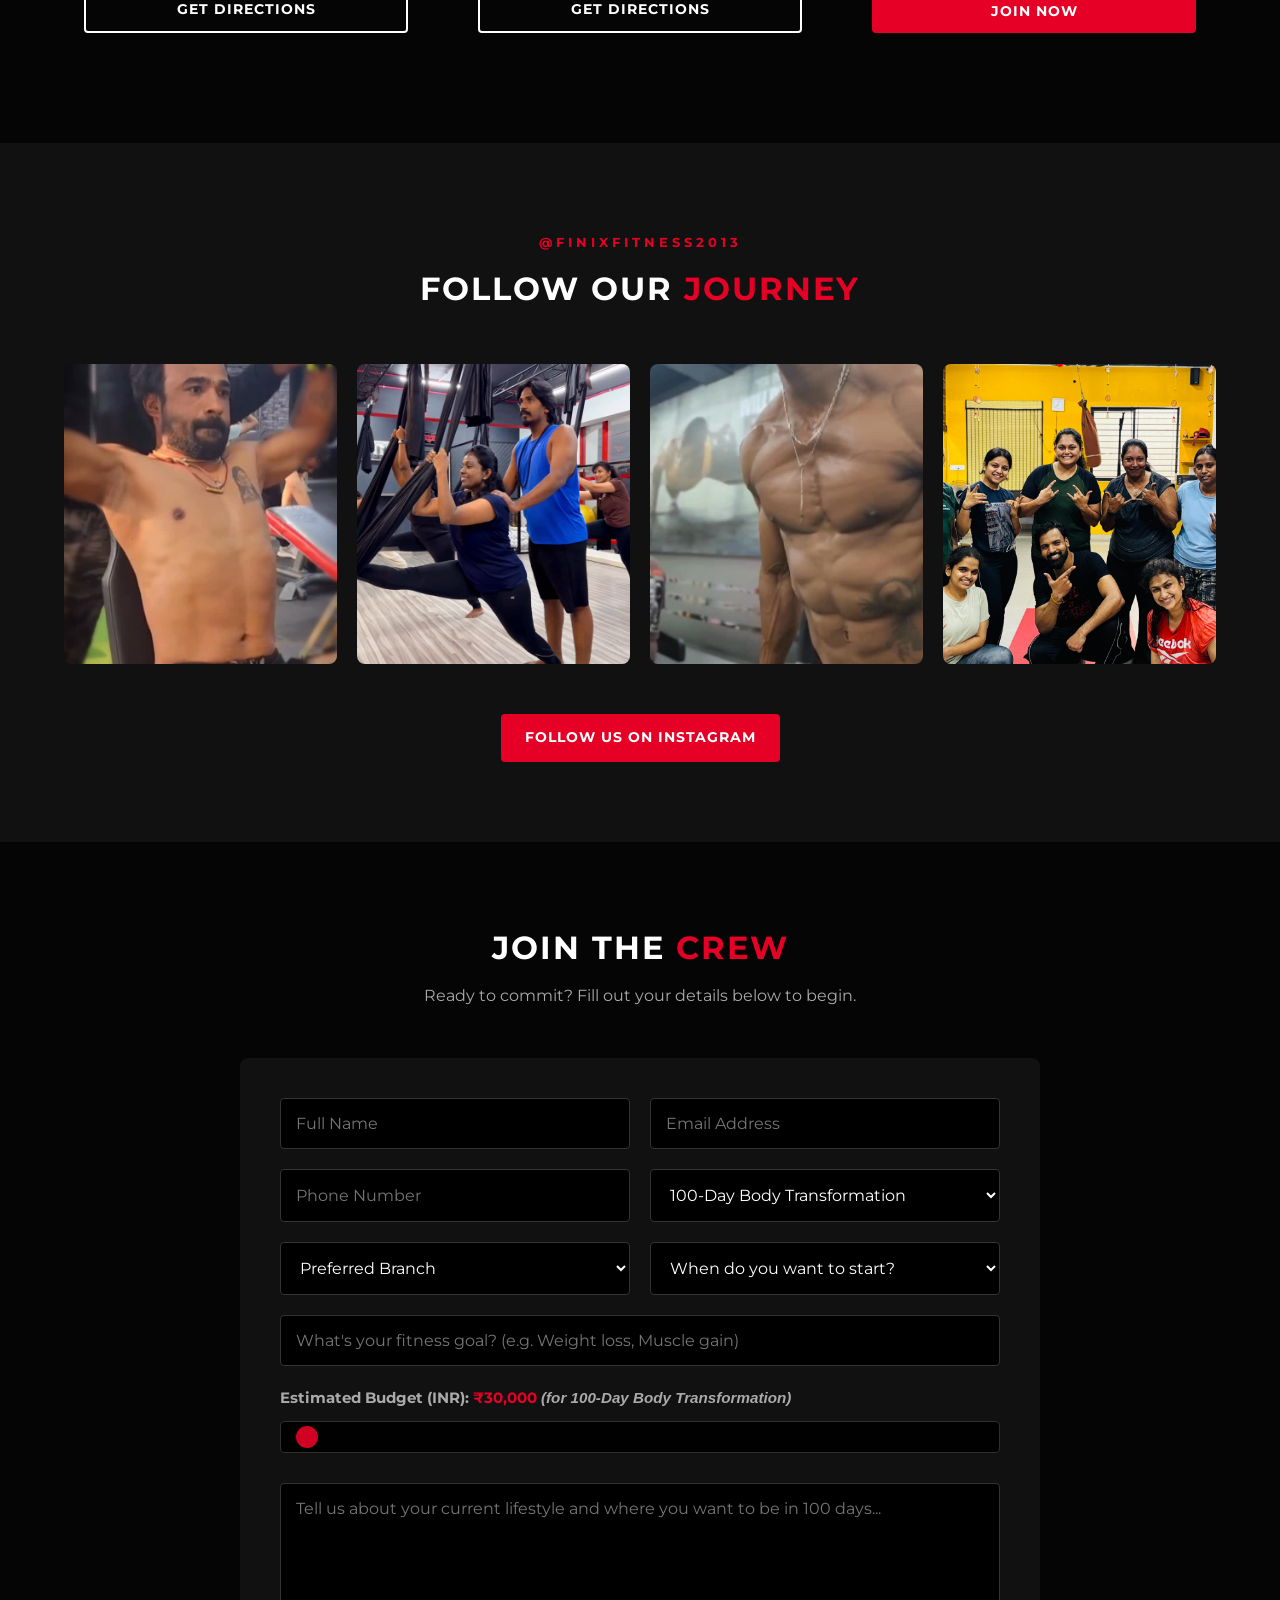
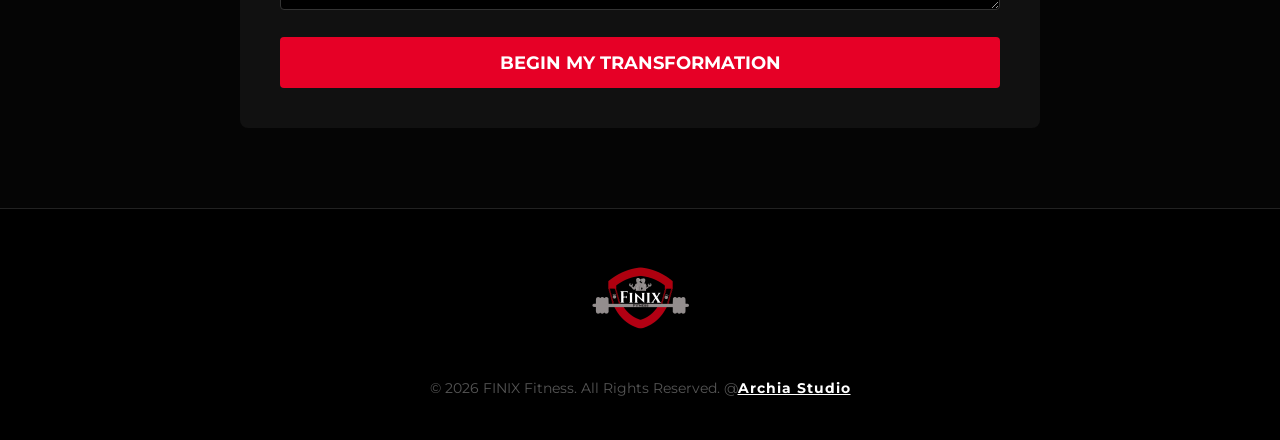
==== commit 8fb6d0b0: "✅" ====
--- a/index.html
+++ b/index.html
@@ -398,6 +398,211 @@
             .media-gallery-grid { grid-template-columns: repeat(auto-fit, minmax(150px, 1fr)); }
             .media-icon { font-size: 1.5rem; }
         }
+
+        /* ======================================= */
+/* ADVANCED GALLERY SYSTEM */
+/* ======================================= */
+
+.media-gallery-grid {
+    display: grid;
+    grid-template-columns: repeat(auto-fill, minmax(260px, 1fr));
+    gap: 18px;
+    max-width: 1500px;
+    margin: auto;
+}
+
+.media-item {
+    position: relative;
+    overflow: hidden;
+    border-radius: 18px;
+    background: #000;
+    cursor: pointer;
+    border: 1px solid #222;
+    transition: all 0.35s ease;
+    aspect-ratio: 1/1;
+}
+
+.media-item:hover {
+    transform: translateY(-6px) scale(1.02);
+    border-color: var(--primary-red);
+    box-shadow: 0 15px 40px rgba(230,0,38,0.25);
+}
+
+.media-item img,
+.media-item video {
+    width: 100%;
+    height: 100%;
+    object-fit: cover;
+    display: block;
+    transition: transform .4s ease;
+}
+
+.media-item:hover img,
+.media-item:hover video {
+    transform: scale(1.05);
+}
+
+.media-overlay {
+    position: absolute;
+    inset: 0;
+    background: linear-gradient(
+        to top,
+        rgba(0,0,0,.75),
+        rgba(0,0,0,.15)
+    );
+
+    display: flex;
+    align-items: center;
+    justify-content: center;
+
+    opacity: 0;
+    transition: .3s ease;
+}
+
+.media-item:hover .media-overlay {
+    opacity: 1;
+}
+
+.media-icon {
+    font-size: 2.2rem;
+    color: #fff;
+}
+
+/* ======================================= */
+/* MODAL */
+/* ======================================= */
+
+.gallery-modal {
+    position: fixed;
+    inset: 0;
+
+    background: rgba(0,0,0,.96);
+
+    z-index: 999999;
+
+    display: flex;
+    align-items: center;
+    justify-content: center;
+
+    opacity: 0;
+    pointer-events: none;
+
+    transition: .3s ease;
+
+    padding: 40px;
+}
+
+.gallery-modal.active {
+    opacity: 1;
+    pointer-events: auto;
+}
+
+.gallery-modal-content {
+    width: 100%;
+    max-width: 1300px;
+    max-height: 90vh;
+
+    display: flex;
+    align-items: center;
+    justify-content: center;
+}
+
+.gallery-modal-content img,
+.gallery-modal-content video {
+    max-width: 100%;
+    max-height: 90vh;
+
+    object-fit: contain;
+
+    border-radius: 16px;
+
+    background: #000;
+}
+
+.gallery-close {
+    position: absolute;
+    top: 25px;
+    right: 30px;
+
+    width: 55px;
+    height: 55px;
+
+    border-radius: 50%;
+    border: none;
+
+    background: rgba(255,255,255,.08);
+
+    color: #fff;
+
+    font-size: 1.2rem;
+
+    cursor: pointer;
+
+    transition: .3s ease;
+}
+
+.gallery-close:hover {
+    background: var(--primary-red);
+    transform: rotate(90deg);
+}
+
+.gallery-nav {
+    position: absolute;
+    top: 50%;
+
+    transform: translateY(-50%);
+
+    width: 60px;
+    height: 60px;
+
+    border-radius: 50%;
+    border: none;
+
+    background: rgba(255,255,255,.08);
+
+    color: #fff;
+
+    font-size: 1.3rem;
+
+    cursor: pointer;
+
+    transition: .3s ease;
+
+    z-index: 5;
+}
+
+.gallery-nav:hover {
+    background: var(--primary-red);
+}
+
+.gallery-nav.prev {
+    left: 25px;
+}
+
+.gallery-nav.next {
+    right: 25px;
+}
+
+/* ======================================= */
+/* MOBILE */
+/* ======================================= */
+
+@media(max-width:768px){
+
+    .media-gallery-grid{
+        grid-template-columns: repeat(2,1fr);
+        gap:12px;
+    }
+
+    .gallery-modal{
+        padding:20px;
+    }
+
+    .gallery-nav{
+        width:50px;
+        height:50px;
+    }
+}
     </style>
 </head>
 
@@ -506,17 +711,17 @@
 
         <div class="marquee-container">
             <div class="marquee-track">
-                <img src="assets/2026/1 (1).jpeg" alt="Finix Fitness 100 Day Body Transformation Result">
-                <img src="assets/2026/1 (2).jpeg" alt="Finix Fitness Gym Transformation">
-                <img src="assets/2026/1 (3).jpeg" alt="Finix Fitness Weight Loss Journey">
-                <img src="assets/2026/1 (4).jpeg" alt="Personal Training Success Story">
-                <img src="assets/2026/1 (5).jpeg" alt="Muscle Gain Progress Photo">
-                <img src="assets/2026/1 (6).jpeg" alt="Finix Fitness Client Result">
-                <img src="assets/2026/1 (7).jpeg" alt="Bangalore Gym Transformation">
-                <img src="assets/2026/1 (8).jpeg" alt="Fitness Goal Achieved">
-                <img src="assets/2026/1 (9).jpeg" alt="Finix Fitness Crew Member">
-                <img src="assets/2026/1 (10).jpeg" alt="100 Day Fitness Challenge Winner">
-                <img src="assets/2026/1 (11).jpeg" alt="Healthy Lifestyle Change">
+                <img src="assets/gallery/1 (1).jpeg" alt="Finix Fitness 100 Day Body Transformation Result">
+                <img src="assets/gallery/1 (2).jpeg" alt="Finix Fitness Gym Transformation">
+                <img src="assets/gallery/1 (3).jpeg" alt="Finix Fitness Weight Loss Journey">
+                <img src="assets/gallery/1 (4).jpeg" alt="Personal Training Success Story">
+                <img src="assets/gallery/1 (5).jpeg" alt="Muscle Gain Progress Photo">
+                <img src="assets/gallery/1 (6).jpeg" alt="Finix Fitness Client Result">
+                <img src="assets/gallery/1 (7).jpeg" alt="Bangalore Gym Transformation">
+                <img src="assets/gallery/1 (8).jpeg" alt="Fitness Goal Achieved">
+                <img src="assets/gallery/1 (9).jpeg" alt="Finix Fitness Crew Member">
+                <img src="assets/gallery/1 (10).jpeg" alt="100 Day Fitness Challenge Winner">
+                <img src="assets/gallery/1 (11).jpeg" alt="Healthy Lifestyle Change">
             </div>
         </div>
     </section>
@@ -997,52 +1202,56 @@
         </div>
     </section>
 
-    <section id="gallery" class="gallery section-padding dark-bg fade-in">
-        <div class="container">
-            <div class="section-header">
-                <p class="subtitle" style="color: var(--primary-red); font-size: 0.8rem; letter-spacing: 4px; font-weight: bold; margin-bottom: 10px;">
-                    INSIDE FINIX</p>
-                <h3>OUR <span>GALLERY</span></h3>
-                <p>A glimpse into the energy, effort, and environment at the studio. (Images & Videos)</p>
-            </div>
-
-            <div class="media-gallery-grid">
-                <div class="media-item fade-in">
-                    <img src="https://images.unsplash.com/photo-1534438327276-14e5300c3a48?auto=format&fit=crop&w=600&q=80" alt="Finix Gym Workout">
-                    <div class="media-overlay"><i class="fas fa-camera media-icon"></i></div>
-                </div>
-
-                <div class="media-item fade-in">
-                    <video autoplay muted loop playsinline>
-                        <source src="assets/video.mp4" type="video/mp4">
-                    </video>
-                    <div class="media-overlay"><i class="fas fa-video media-icon"></i></div>
-                </div>
-
-                <div class="media-item fade-in">
-                    <img src="https://images.unsplash.com/photo-1571019614242-c5c5dee9f50b?auto=format&fit=crop&w=600&q=80" alt="Personal Training Session">
-                    <div class="media-overlay"><i class="fas fa-camera media-icon"></i></div>
-                </div>
-
-                <div class="media-item fade-in">
-                    <img src="https://images.unsplash.com/photo-1517836357463-d25dfeac3438?auto=format&fit=crop&w=600&q=80" alt="Gym Floor Finix Fitness">
-                    <div class="media-overlay"><i class="fas fa-camera media-icon"></i></div>
-                </div>
-
-                <div class="media-item fade-in">
-                    <video autoplay muted loop playsinline>
-                        <source src="assets/2026/reviews/WhatsApp Video 2026-04-03 at 8.23.04 AM.mp4" type="video/mp4">
-                    </video>
-                    <div class="media-overlay"><i class="fas fa-video media-icon"></i></div>
-                </div>
-
-                <div class="media-item fade-in">
-                    <img src="https://images.unsplash.com/photo-1581009146145-b5ef050c2e1e?auto=format&fit=crop&w=600&q=80" alt="Dumbbells and Weights">
-                    <div class="media-overlay"><i class="fas fa-camera media-icon"></i></div>
-                </div>
-            </div>
-        </div>
-    </section>
+    <!-- ========================= -->
+<!-- GALLERY SECTION -->
+<!-- ========================= -->
+
+<section id="gallery" class="section-padding dark-bg fade-in">
+
+    <div class="section-header">
+        <p class="subtitle"
+            style="color: var(--primary-red); font-size: 0.8rem; letter-spacing: 4px; font-weight: bold; margin-bottom: 10px;">
+            FINIX MEDIA
+        </p>
+
+        <h3>MEDIA <span>GALLERY</span></h3>
+
+        <p>
+            Transformations, workouts, gym moments & community energy.
+        </p>
+    </div>
+
+    <div class="media-gallery-grid" id="galleryGrid"></div>
+
+    <div style="text-align:center; margin-top:40px;">
+        <button id="loadMoreBtn" class="btn-primary">
+            LOAD MORE
+        </button>
+    </div>
+
+</section>
+
+<!-- ========================= -->
+<!-- FULLSCREEN MODAL -->
+<!-- ========================= -->
+
+<div class="gallery-modal" id="galleryModal">
+
+    <button class="gallery-close" id="galleryClose">
+        <i class="fas fa-times"></i>
+    </button>
+
+    <button class="gallery-nav prev" id="galleryPrev">
+        <i class="fas fa-chevron-left"></i>
+    </button>
+
+    <div class="gallery-modal-content" id="galleryModalContent"></div>
+
+    <button class="gallery-nav next" id="galleryNext">
+        <i class="fas fa-chevron-right"></i>
+    </button>
+
+</div>
 
     <section id="about" class="about section-padding fade-in">
         <div class="section-header" style="margin-bottom: 60px;">
@@ -1219,7 +1428,7 @@
 
                 <div class="input-group full-width" style="flex-direction: column; align-items: flex-start; gap: 10px; margin-bottom: 30px;">
                     <label for="budget" style="color: #aaa; font-size: 0.95rem; font-weight: bold;">
-                        Estimated Budget (INR): <span id="budgetValue" style="color: var(--primary-red);">₹30,000</span>
+                        Estimated Budget (INR): <span id="budgetValue" style="color: var(--primary-red);">₹30,000</span> <i>(for 100-Day Body Transformation)</i>
                     </label>
                     <input type="range" id="budget" name="budget" min="30000" max="100000" step="5000" value="30000" class="slider">
                 </div>
@@ -1356,7 +1565,284 @@
                 budgetValue.textContent = '₹30,000'; // Reset slider visual text
             });
         });
+
     </script>
+
+    <script>
+
+/* ========================================= */
+/* GITHUB GALLERY AUTO FETCH */
+/* ========================================= */
+
+const githubApi =
+"https://api.github.com/repos/archiastudio/ARC-BAN-02/contents/assets/gallery";
+
+const githubRaw =
+"https://raw.githubusercontent.com/archiastudio/ARC-BAN-02/main/assets/gallery/";
+
+/* ========================================= */
+
+const galleryGrid = document.getElementById("galleryGrid");
+const loadMoreBtn = document.getElementById("loadMoreBtn");
+
+const galleryModal = document.getElementById("galleryModal");
+const galleryModalContent = document.getElementById("galleryModalContent");
+
+const galleryPrev = document.getElementById("galleryPrev");
+const galleryNext = document.getElementById("galleryNext");
+const galleryClose = document.getElementById("galleryClose");
+
+/* ========================================= */
+
+let galleryMedia = [];
+
+let visibleItems = 6;
+let currentIndex = 0;
+
+/* ========================================= */
+
+function isVideo(file){
+
+    return file.match(/\.(mp4|webm|ogg)$/i);
+}
+
+/* ========================================= */
+
+async function fetchGalleryMedia(){
+
+    try{
+
+        const response = await fetch(githubApi);
+
+        const files = await response.json();
+
+        galleryMedia = files
+            .filter(file => {
+
+                return /\.(jpg|jpeg|png|webp|gif|mp4|webm|ogg)$/i.test(file.name);
+
+            })
+            .map(file => githubRaw + encodeURIComponent(file.name));
+
+        renderGallery();
+
+    }catch(error){
+
+        console.error("Gallery fetch failed:", error);
+
+        galleryGrid.innerHTML = `
+            <p style="
+                color:white;
+                text-align:center;
+                grid-column:1/-1;
+            ">
+                Failed to load gallery media.
+            </p>
+        `;
+    }
+}
+
+/* ========================================= */
+
+function renderGallery(){
+
+    galleryGrid.innerHTML = "";
+
+    galleryMedia
+        .slice(0, visibleItems)
+        .forEach((media, index)=>{
+
+        const item = document.createElement("div");
+
+        item.className = "media-item";
+
+        item.innerHTML = `
+
+            ${
+                isVideo(media)
+
+                ?
+
+                `
+                <video muted playsinline preload="metadata">
+                    <source src="${media}" type="video/mp4">
+                </video>
+                `
+
+                :
+
+                `
+                <img src="${media}" alt="FINIX Gallery">
+                `
+            }
+
+            <div class="media-overlay">
+
+                <i class="
+                    fas
+                    ${isVideo(media)
+                        ? 'fa-play-circle'
+                        : 'fa-image'}
+                    media-icon">
+                </i>
+
+            </div>
+        `;
+
+        item.addEventListener("click", ()=>{
+
+            openModal(index);
+        });
+
+        galleryGrid.appendChild(item);
+    });
+
+    if(visibleItems >= galleryMedia.length){
+
+        loadMoreBtn.style.display = "none";
+
+    }else{
+
+        loadMoreBtn.style.display = "inline-block";
+    }
+}
+
+/* ========================================= */
+
+loadMoreBtn.addEventListener("click", ()=>{
+
+    visibleItems += 6;
+
+    renderGallery();
+});
+
+/* ========================================= */
+
+function openModal(index){
+
+    currentIndex = index;
+
+    updateModal();
+
+    galleryModal.classList.add("active");
+
+    document.body.style.overflow = "hidden";
+}
+
+/* ========================================= */
+
+function closeModal(){
+
+    galleryModal.classList.remove("active");
+
+    galleryModalContent.innerHTML = "";
+
+    document.body.style.overflow = "";
+}
+
+/* ========================================= */
+
+function updateModal(){
+
+    const media = galleryMedia[currentIndex];
+
+    galleryModalContent.innerHTML = "";
+
+    if(isVideo(media)){
+
+        galleryModalContent.innerHTML = `
+
+            <video controls autoplay playsinline>
+
+                <source src="${media}" type="video/mp4">
+
+            </video>
+        `;
+
+    }else{
+
+        galleryModalContent.innerHTML = `
+
+            <img src="${media}" alt="Gallery Viewer">
+        `;
+    }
+}
+
+/* ========================================= */
+
+function nextMedia(){
+
+    currentIndex++;
+
+    if(currentIndex >= galleryMedia.length){
+
+        currentIndex = 0;
+    }
+
+    updateModal();
+}
+
+/* ========================================= */
+
+function prevMedia(){
+
+    currentIndex--;
+
+    if(currentIndex < 0){
+
+        currentIndex = galleryMedia.length - 1;
+    }
+
+    updateModal();
+}
+
+/* ========================================= */
+
+galleryNext.addEventListener("click", nextMedia);
+
+galleryPrev.addEventListener("click", prevMedia);
+
+galleryClose.addEventListener("click", closeModal);
+
+/* ========================================= */
+
+galleryModal.addEventListener("click", (e)=>{
+
+    if(e.target === galleryModal){
+
+        closeModal();
+    }
+});
+
+/* ========================================= */
+
+document.addEventListener("keydown", (e)=>{
+
+    if(!galleryModal.classList.contains("active")) return;
+
+    if(e.key === "Escape"){
+
+        closeModal();
+    }
+
+    if(e.key === "ArrowRight"){
+
+        nextMedia();
+    }
+
+    if(e.key === "ArrowLeft"){
+
+        prevMedia();
+    }
+});
+
+/* ========================================= */
+/* INITIALIZE */
+/* ========================================= */
+
+fetchGalleryMedia();
+
+</script>
 </body>
 
 </html>
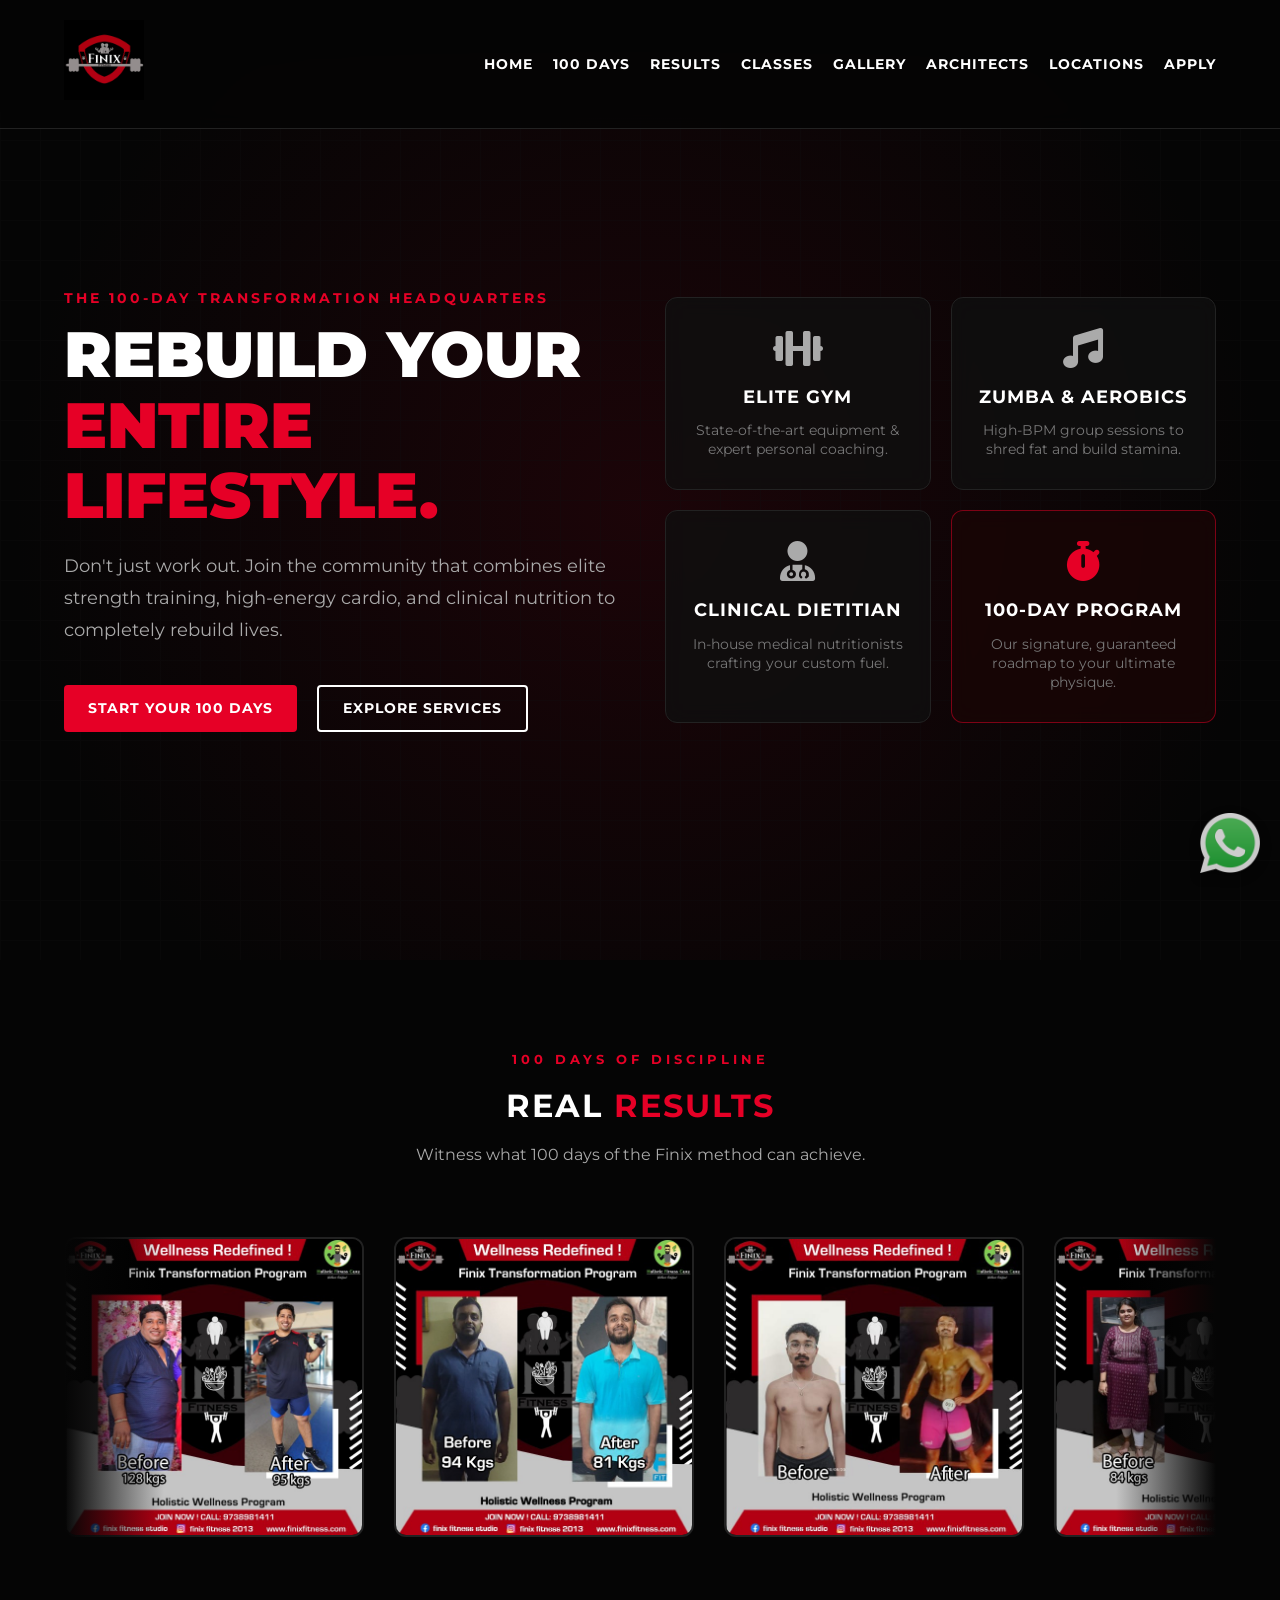
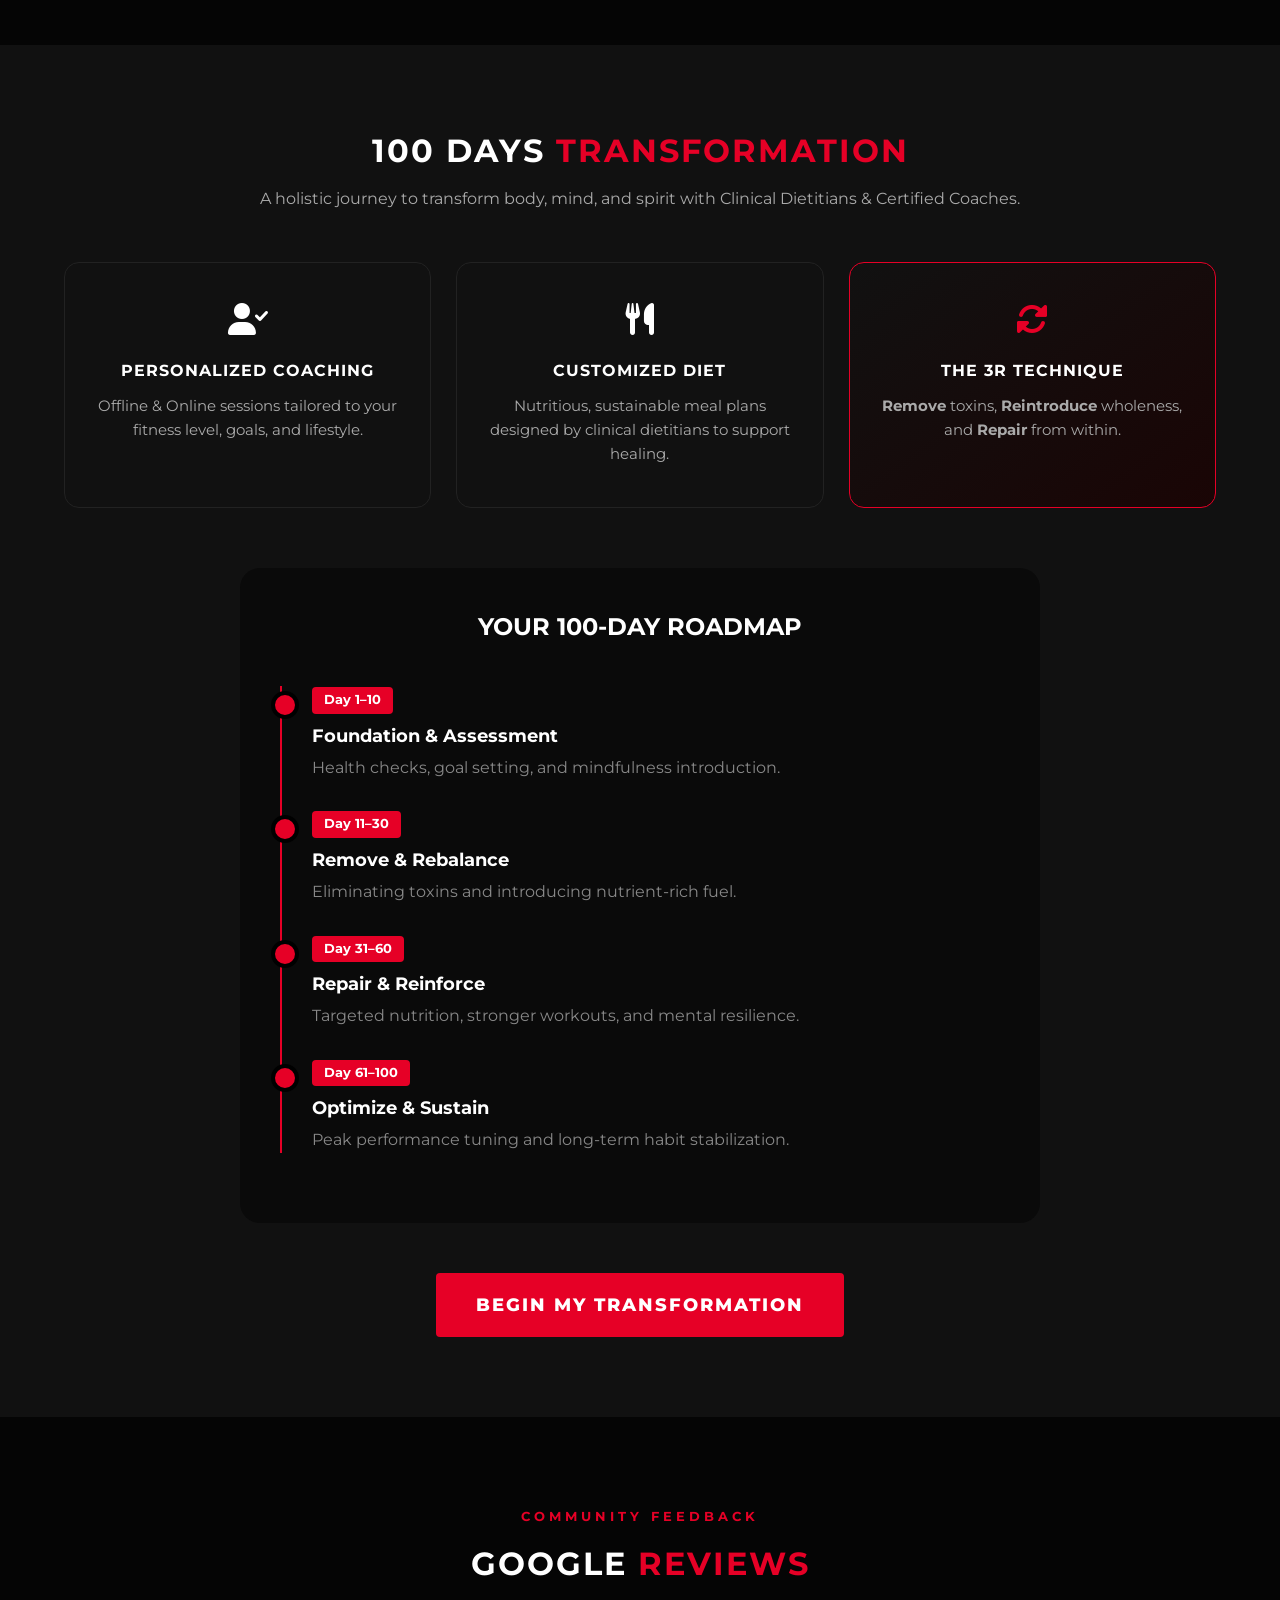
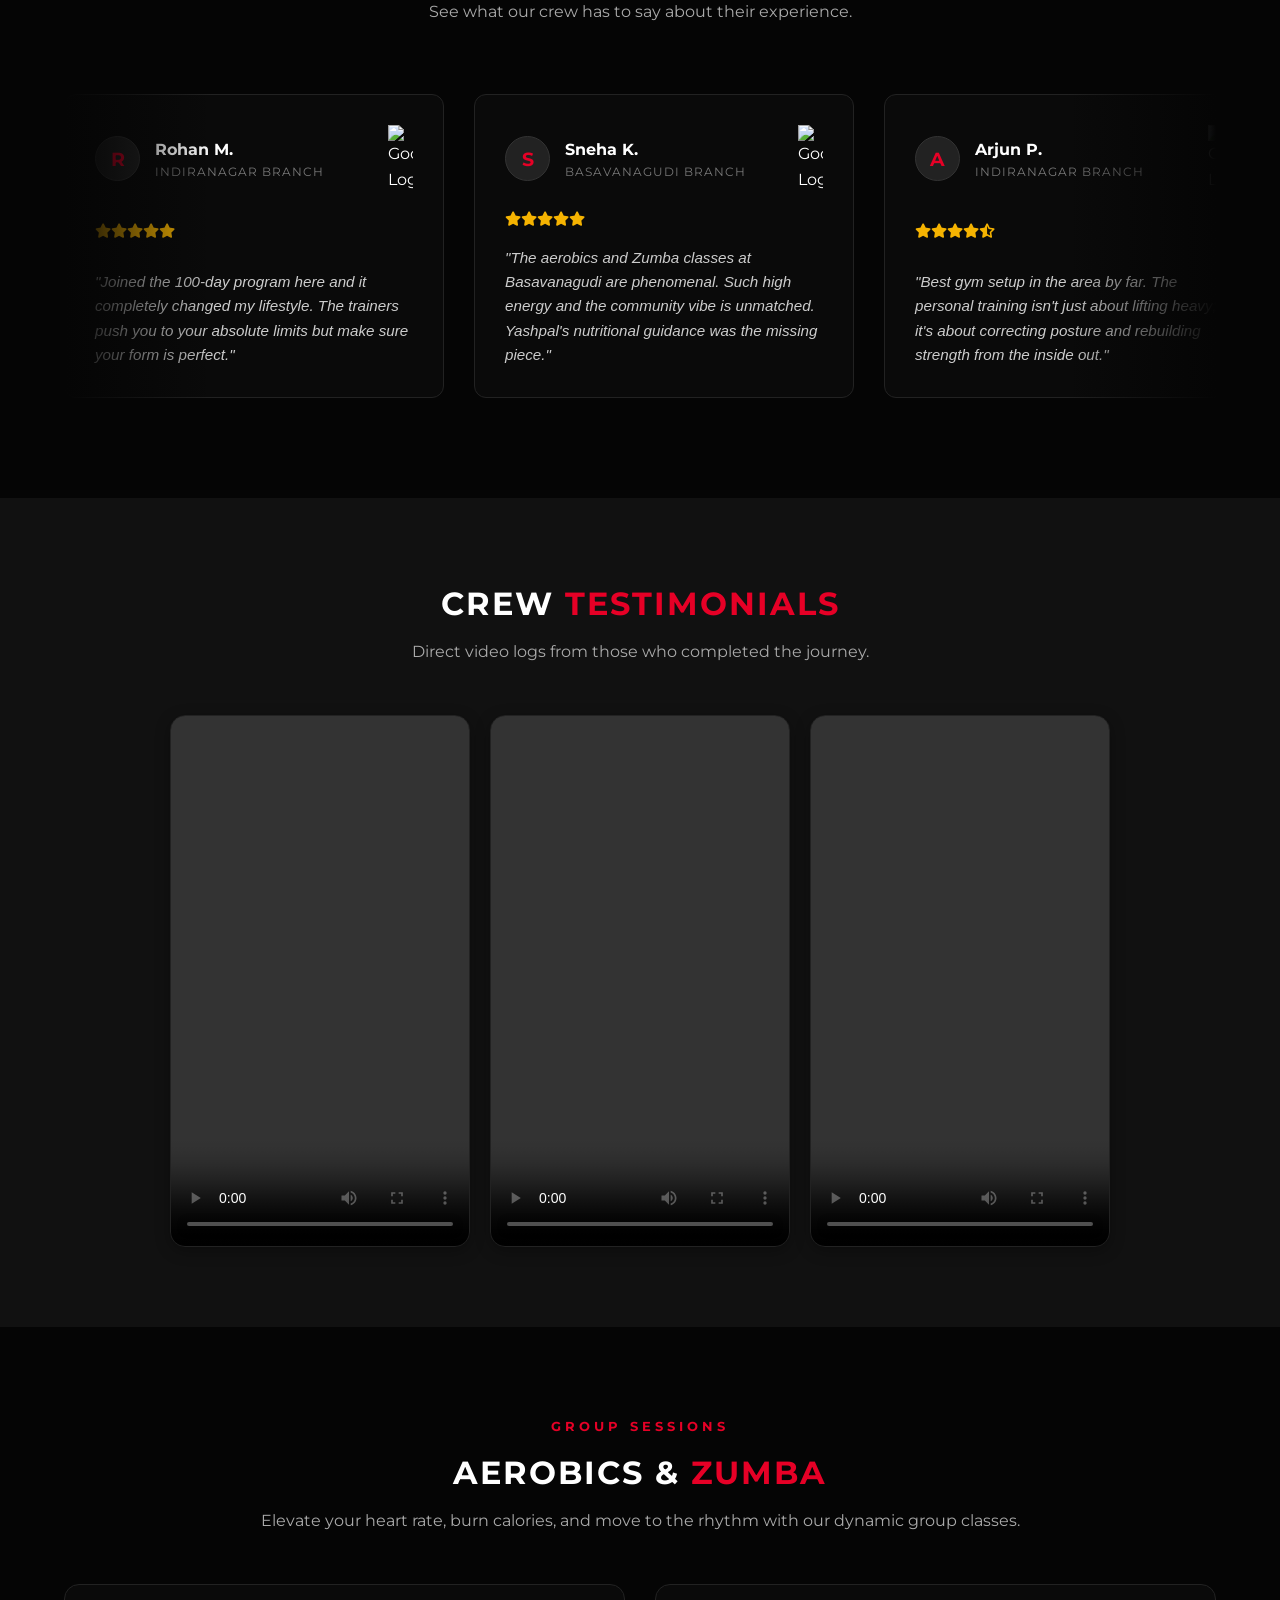
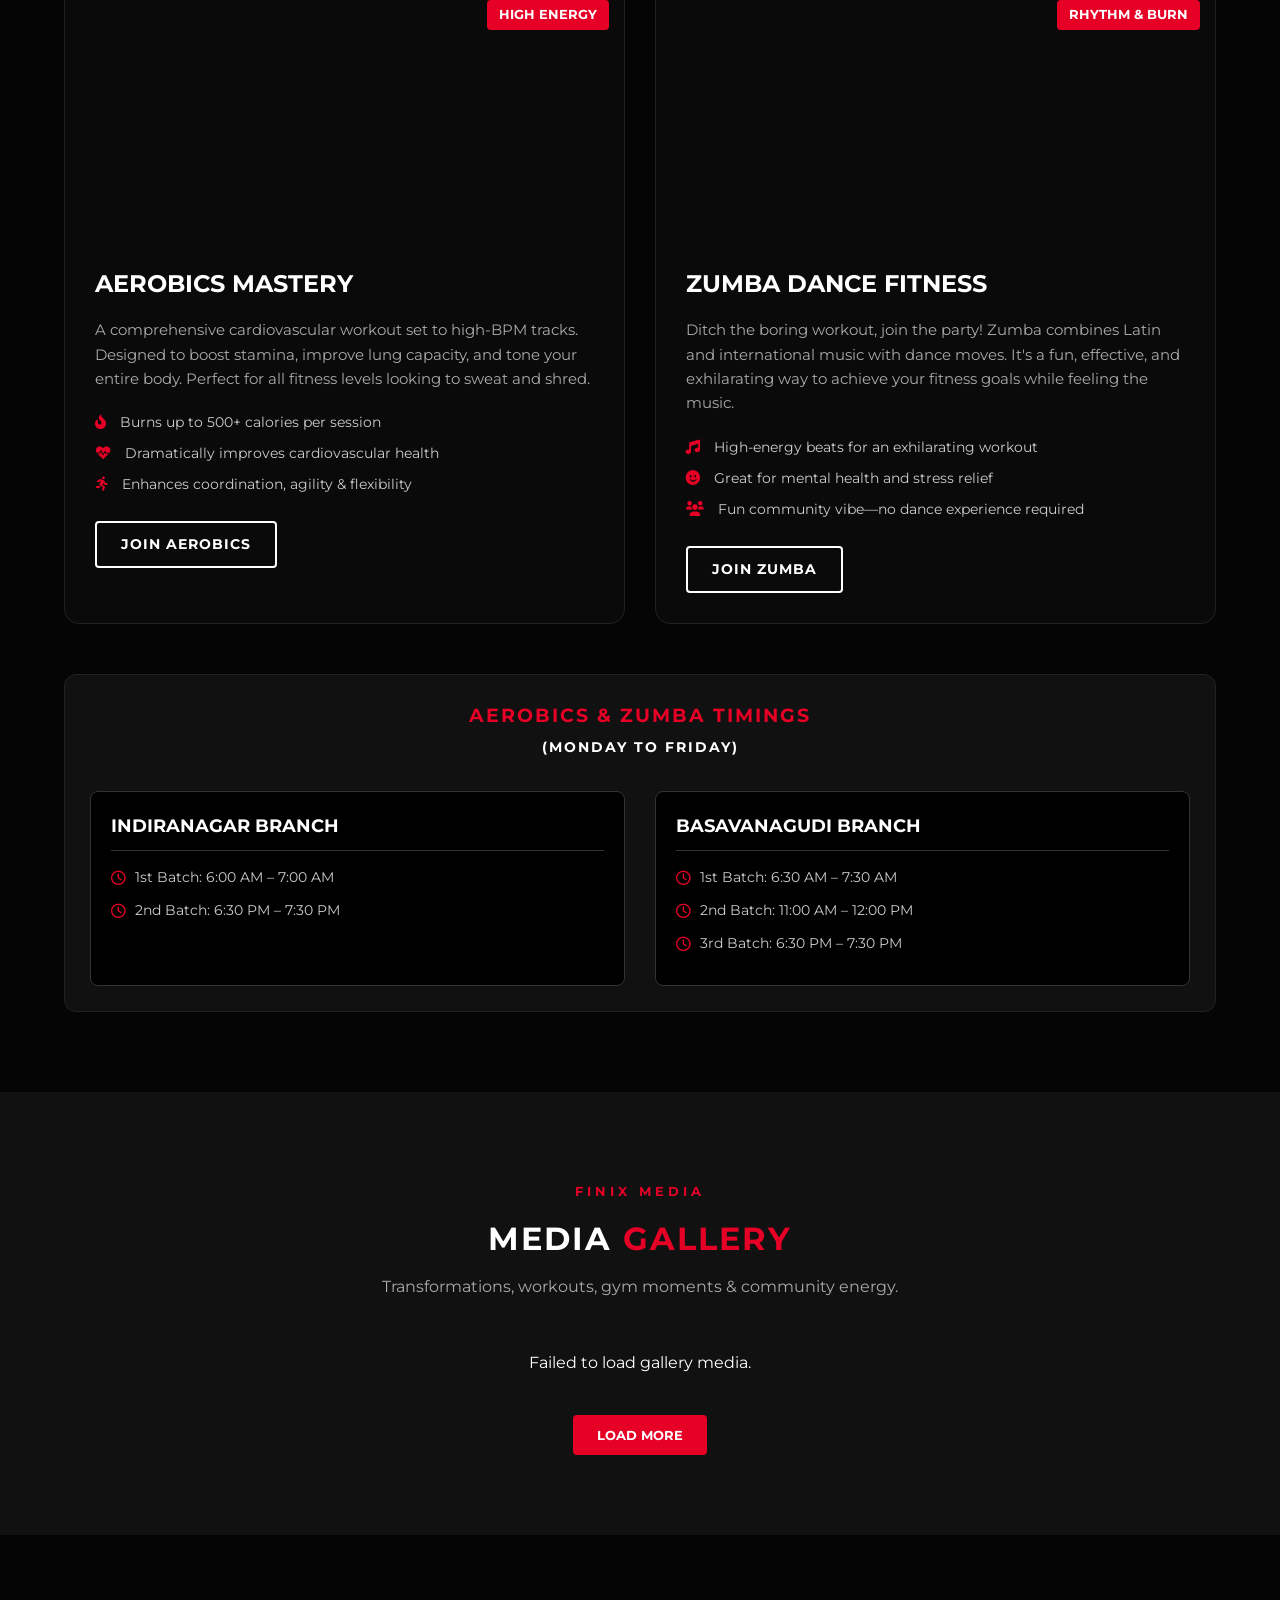
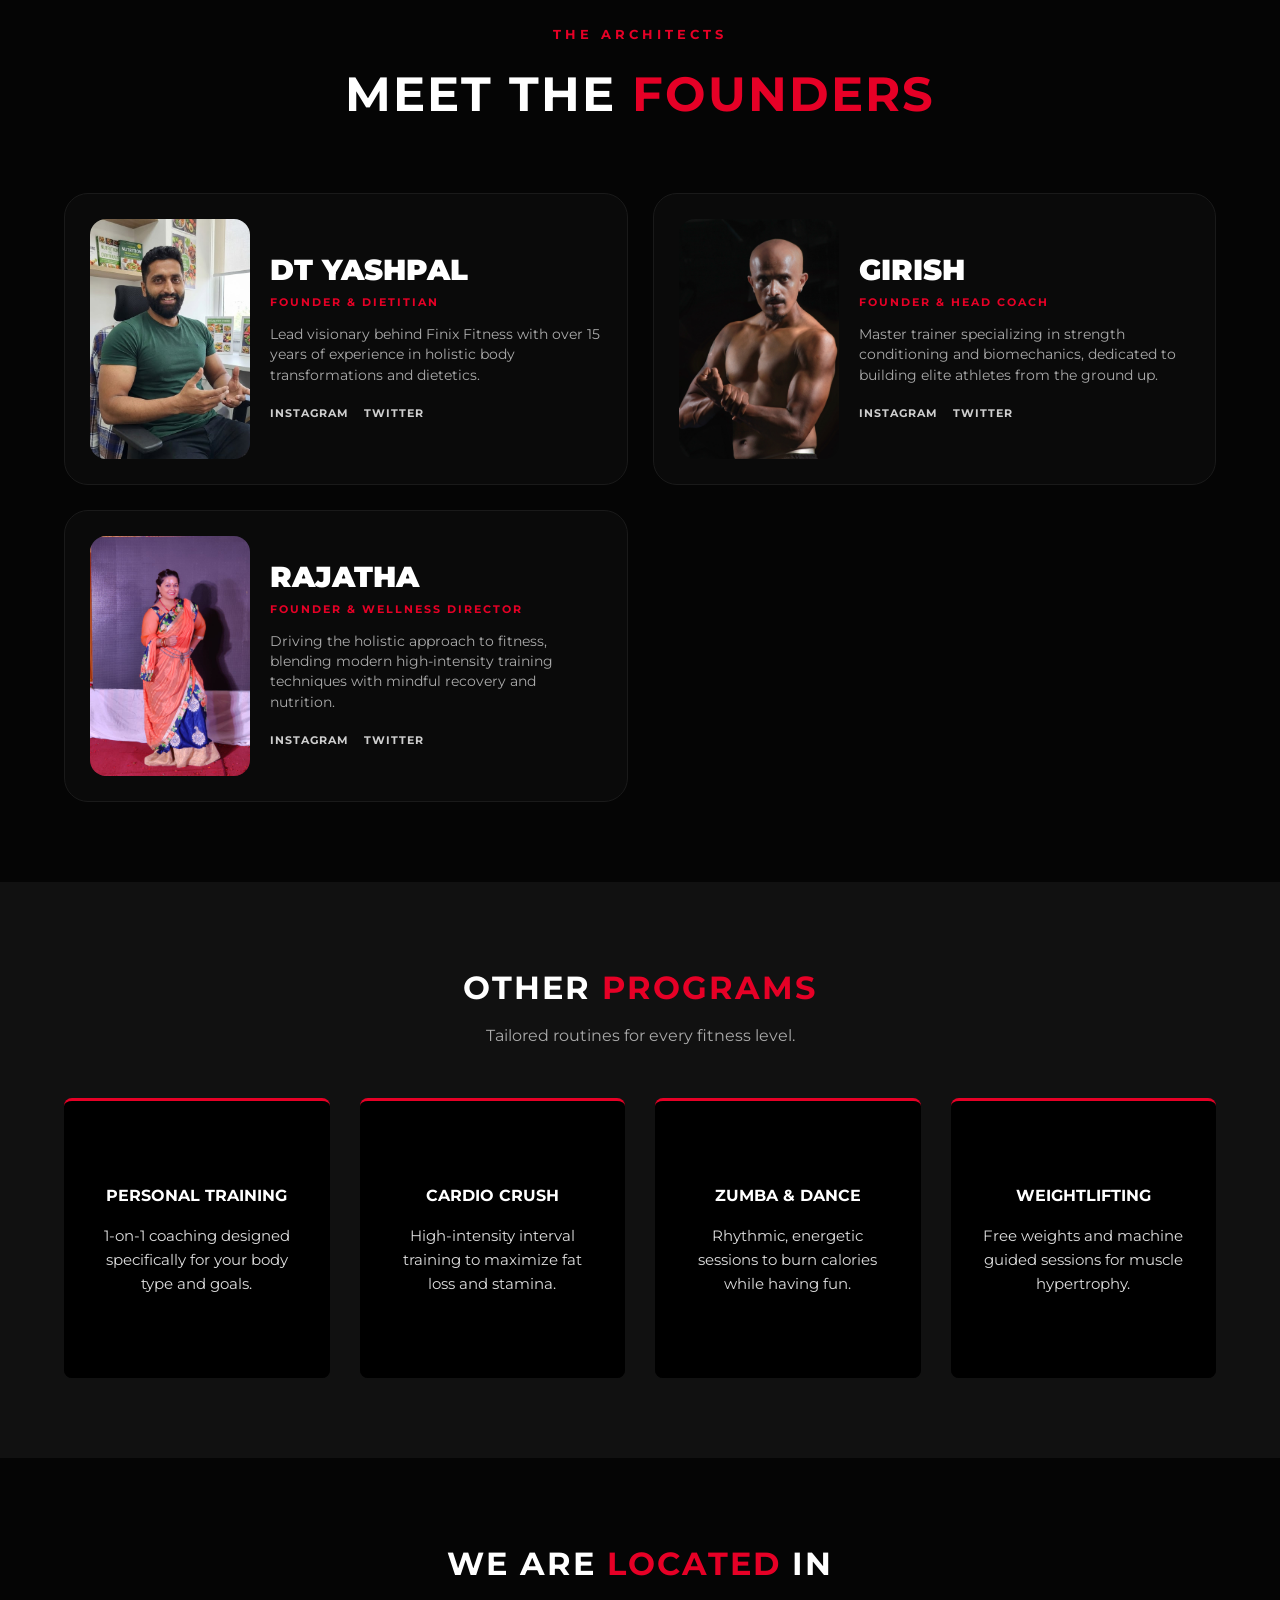
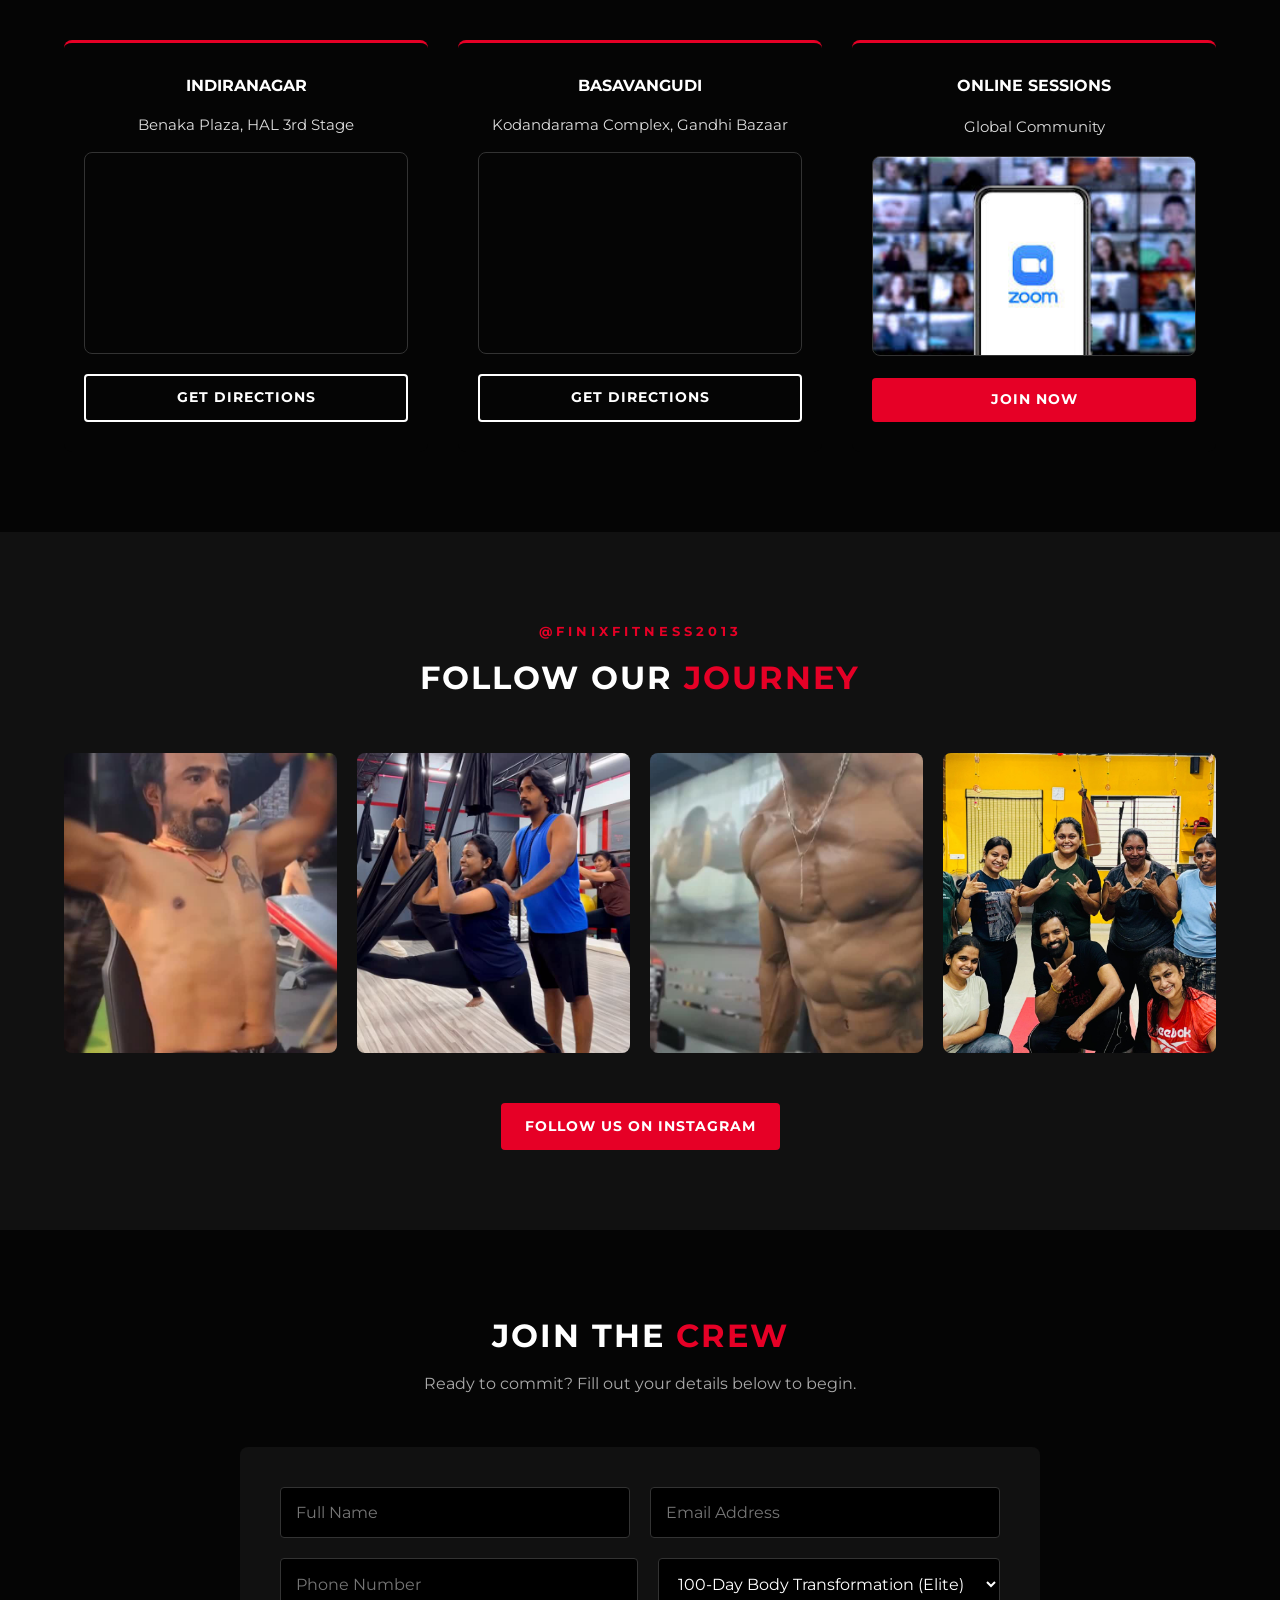
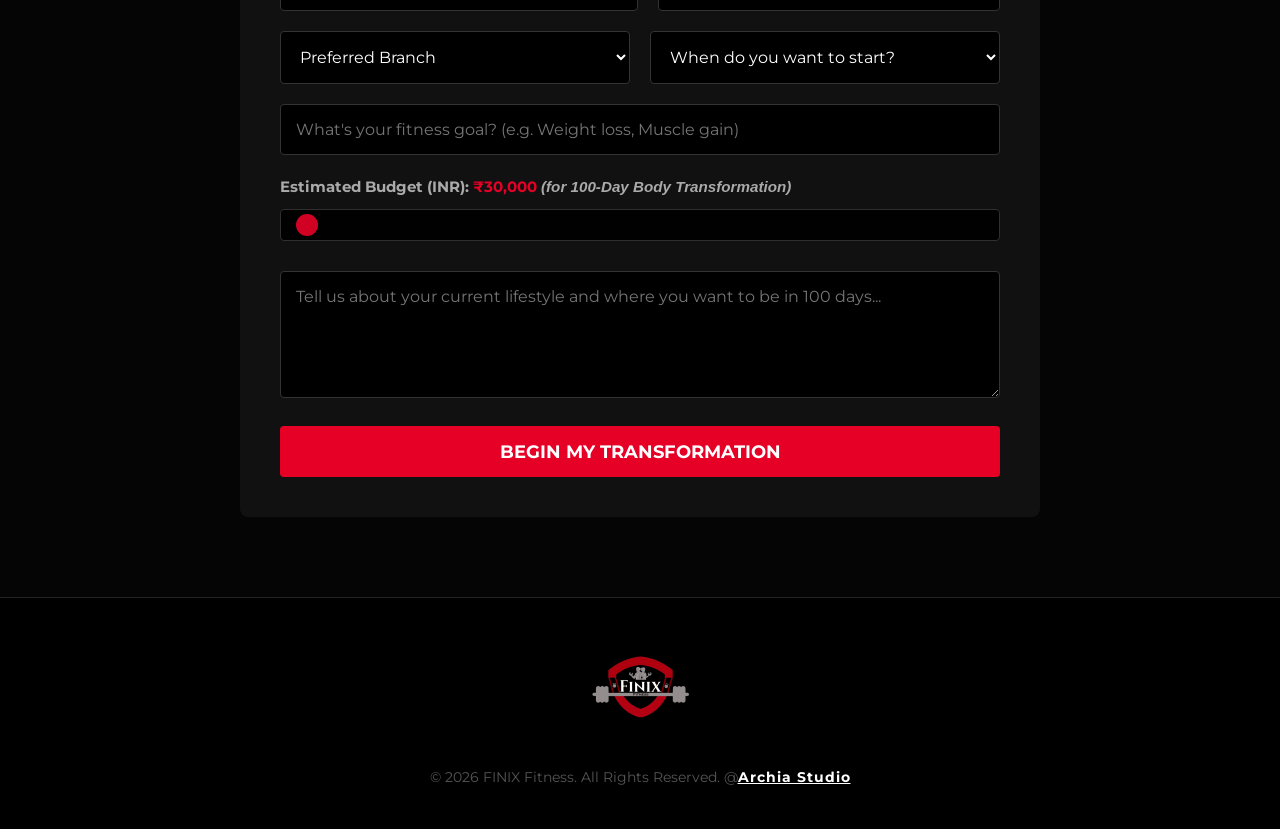
==== commit 70292231: "✅" ====
--- a/index.html
+++ b/index.html
@@ -82,6 +82,44 @@
             100% { transform: scale(0.9); opacity: 0.7; filter: drop-shadow(0 0 10px rgba(230,0,38,0.2)); }
         }
 
+        /* --- NEW ANIMATIONS --- */
+        @keyframes shake {
+            0%, 100% { transform: translateX(0); }
+            25% { transform: translateX(-5px); }
+            50% { transform: translateX(5px); }
+            75% { transform: translateX(-5px); }
+        }
+        @keyframes pulseStrong {
+            0% { box-shadow: 0 0 0 0 rgba(230,0,38,0.6); }
+            70% { box-shadow: 0 0 0 15px rgba(230,0,38,0); }
+            100% { box-shadow: 0 0 0 0 rgba(230,0,38,0); }
+        }
+        @keyframes float {
+            0% { transform: translateY(0px); }
+            50% { transform: translateY(-12px); }
+            100% { transform: translateY(0px); }
+        }
+        .guilt-trip {
+            animation: shake 0.5s ease-in-out;
+            color: var(--primary-red);
+            font-size: 0.85rem;
+            margin-top: 8px;
+            font-weight: 700;
+            background: rgba(230,0,38,0.1);
+            padding: 10px;
+            border-left: 3px solid var(--primary-red);
+            border-radius: 4px;
+        }
+        .form-submit {
+            animation: pulseStrong 2s infinite;
+        }
+        .floating-element {
+            animation: float 6s ease-in-out infinite;
+        }
+        .floating-element:nth-child(even) {
+            animation-delay: 1.5s;
+        }
+
         .section-padding { padding: 80px 5%; }
         .dark-bg { background-color: var(--bg-alt); }
         .section-header { text-align: center; margin-bottom: 50px; }
@@ -136,10 +174,6 @@
             background-size: 40px 40px;
             opacity: 0.3;
             z-index: 1;
-        }
-        @keyframes pulseGlow {
-            0% { transform: scale(1); opacity: 0.8; }
-            100% { transform: scale(1.1); opacity: 1; }
         }
 
         .hero-container {
@@ -263,7 +297,7 @@
         .review-card { 
             background: #0a0a0a; padding: 30px; border-radius: 12px; border: 1px solid #222; 
             position: relative; transition: all 0.4s ease;
-            width: 380px; flex-shrink: 0; white-space: normal; /* To let text wrap naturally */
+            width: 380px; flex-shrink: 0; white-space: normal;
             cursor: pointer;
             display: flex; flex-direction: column; justify-content: space-between;
         }
@@ -311,15 +345,37 @@
         .class-features li { margin-bottom: 8px; }
         .class-features i { color: var(--primary-red); margin-right: 10px; }
 
+        /* --- SCHEDULE BOX --- */
+        .schedule-box { background: #111; padding: 25px; border-radius: 12px; margin-top: 50px; border: 1px solid #222; }
+        .schedule-box h4 { color: var(--primary-red); text-align: center; margin-bottom: 30px; font-size: 1.2rem; letter-spacing: 2px; }
+        .schedule-row { display: flex; gap: 30px; flex-wrap: wrap; justify-content: center; }
+        .schedule-branch { flex: 1; min-width: 250px; background: #000; padding: 20px; border-radius: 8px; border: 1px solid #333; }
+        .schedule-branch h5 { border-bottom: 1px solid #333; padding-bottom: 10px; margin-bottom: 15px; font-size: 1.1rem; }
+        .schedule-branch ul { list-style: none; }
+        .schedule-branch li { margin-bottom: 10px; color: #ccc; font-size: 0.9rem; display: flex; align-items: center; gap: 10px; }
+        .schedule-branch i { color: var(--primary-red); }
+
         /* --- MIXED MEDIA GALLERY --- */
-        .media-gallery-grid { display: grid; grid-template-columns: repeat(auto-fit, minmax(250px, 1fr)); gap: 15px; max-width: 1400px; margin: 0 auto; }
-        .media-item { position: relative; border-radius: 12px; overflow: hidden; aspect-ratio: 1 / 1; border: 1px solid #222; transition: all 0.3s ease; background: #000; cursor: pointer; }
-        .media-item:hover { border-color: var(--primary-red); transform: scale(1.03); z-index: 2; box-shadow: 0 10px 30px rgba(230,0,38,0.3); }
-        .media-item img, .media-item video { width: 100%; height: 100%; object-fit: cover; display: block; transition: filter 0.3s; }
-        .media-item:hover img, .media-item:hover video { filter: brightness(1.1); }
-        .media-overlay { position: absolute; inset: 0; background: rgba(0,0,0,0.4); display: flex; align-items: center; justify-content: center; opacity: 0; transition: opacity 0.3s; pointer-events: none; }
+        .media-gallery-grid { display: grid; grid-template-columns: repeat(auto-fill, minmax(260px, 1fr)); gap: 18px; max-width: 1500px; margin: auto; }
+        .media-item { position: relative; border-radius: 18px; overflow: hidden; aspect-ratio: 1 / 1; border: 1px solid #222; transition: all 0.35s ease; background: #000; cursor: pointer; }
+        .media-item:hover { transform: translateY(-6px) scale(1.02); border-color: var(--primary-red); box-shadow: 0 15px 40px rgba(230,0,38,0.25); z-index: 2; }
+        .media-item img, .media-item video { width: 100%; height: 100%; object-fit: cover; display: block; transition: transform .4s ease, filter 0.3s; }
+        .media-item:hover img, .media-item:hover video { transform: scale(1.05); filter: brightness(1.1); }
+        .media-overlay { position: absolute; inset: 0; background: linear-gradient(to top, rgba(0,0,0,.75), rgba(0,0,0,.15)); display: flex; align-items: center; justify-content: center; opacity: 0; transition: opacity .3s ease; pointer-events: none; }
         .media-item:hover .media-overlay { opacity: 1; }
-        .media-icon { font-size: 2.5rem; color: #fff; filter: drop-shadow(0px 2px 4px rgba(0,0,0,0.8)); }
+        .media-icon { font-size: 2.2rem; color: #fff; filter: drop-shadow(0px 2px 4px rgba(0,0,0,0.8)); }
+
+        /* --- MODAL --- */
+        .gallery-modal { position: fixed; inset: 0; background: rgba(0,0,0,.96); z-index: 999999; display: flex; align-items: center; justify-content: center; opacity: 0; pointer-events: none; transition: .3s ease; padding: 40px; }
+        .gallery-modal.active { opacity: 1; pointer-events: auto; }
+        .gallery-modal-content { width: 100%; max-width: 1300px; max-height: 90vh; display: flex; align-items: center; justify-content: center; }
+        .gallery-modal-content img, .gallery-modal-content video { max-width: 100%; max-height: 90vh; object-fit: contain; border-radius: 16px; background: #000; }
+        .gallery-close { position: absolute; top: 25px; right: 30px; width: 55px; height: 55px; border-radius: 50%; border: none; background: rgba(255,255,255,.08); color: #fff; font-size: 1.2rem; cursor: pointer; transition: .3s ease; }
+        .gallery-close:hover { background: var(--primary-red); transform: rotate(90deg); }
+        .gallery-nav { position: absolute; top: 50%; transform: translateY(-50%); width: 60px; height: 60px; border-radius: 50%; border: none; background: rgba(255,255,255,.08); color: #fff; font-size: 1.3rem; cursor: pointer; transition: .3s ease; z-index: 5; }
+        .gallery-nav:hover { background: var(--primary-red); }
+        .gallery-nav.prev { left: 25px; }
+        .gallery-nav.next { right: 25px; }
 
         /* --- LOCATIONS & INSTA --- */
         .map-card { padding: 30px 20px; display: flex; flex-direction: column; justify-content: space-between; min-height: auto; background-image: none !important; }
@@ -385,6 +441,12 @@
             .timeline { margin-left: 10px; }
         }
 
+        @media (max-width: 768px) {
+            .media-gallery-grid { grid-template-columns: repeat(2,1fr); gap:12px; }
+            .gallery-modal { padding:20px; }
+            .gallery-nav { width:50px; height:50px; }
+        }
+
         @media (max-width: 600px) {
             .nav-links { width: 100%; }
             .hero h1 { font-size: 2.5rem; }
@@ -395,214 +457,8 @@
             .insta-grid { grid-template-columns: repeat(2, 1fr); gap: 10px; }
             .insta-item { height: 180px; }
             .pure-video-card.vertical-card { flex: 0 1 90%; }
-            .media-gallery-grid { grid-template-columns: repeat(auto-fit, minmax(150px, 1fr)); }
             .media-icon { font-size: 1.5rem; }
         }
-
-        /* ======================================= */
-/* ADVANCED GALLERY SYSTEM */
-/* ======================================= */
-
-.media-gallery-grid {
-    display: grid;
-    grid-template-columns: repeat(auto-fill, minmax(260px, 1fr));
-    gap: 18px;
-    max-width: 1500px;
-    margin: auto;
-}
-
-.media-item {
-    position: relative;
-    overflow: hidden;
-    border-radius: 18px;
-    background: #000;
-    cursor: pointer;
-    border: 1px solid #222;
-    transition: all 0.35s ease;
-    aspect-ratio: 1/1;
-}
-
-.media-item:hover {
-    transform: translateY(-6px) scale(1.02);
-    border-color: var(--primary-red);
-    box-shadow: 0 15px 40px rgba(230,0,38,0.25);
-}
-
-.media-item img,
-.media-item video {
-    width: 100%;
-    height: 100%;
-    object-fit: cover;
-    display: block;
-    transition: transform .4s ease;
-}
-
-.media-item:hover img,
-.media-item:hover video {
-    transform: scale(1.05);
-}
-
-.media-overlay {
-    position: absolute;
-    inset: 0;
-    background: linear-gradient(
-        to top,
-        rgba(0,0,0,.75),
-        rgba(0,0,0,.15)
-    );
-
-    display: flex;
-    align-items: center;
-    justify-content: center;
-
-    opacity: 0;
-    transition: .3s ease;
-}
-
-.media-item:hover .media-overlay {
-    opacity: 1;
-}
-
-.media-icon {
-    font-size: 2.2rem;
-    color: #fff;
-}
-
-/* ======================================= */
-/* MODAL */
-/* ======================================= */
-
-.gallery-modal {
-    position: fixed;
-    inset: 0;
-
-    background: rgba(0,0,0,.96);
-
-    z-index: 999999;
-
-    display: flex;
-    align-items: center;
-    justify-content: center;
-
-    opacity: 0;
-    pointer-events: none;
-
-    transition: .3s ease;
-
-    padding: 40px;
-}
-
-.gallery-modal.active {
-    opacity: 1;
-    pointer-events: auto;
-}
-
-.gallery-modal-content {
-    width: 100%;
-    max-width: 1300px;
-    max-height: 90vh;
-
-    display: flex;
-    align-items: center;
-    justify-content: center;
-}
-
-.gallery-modal-content img,
-.gallery-modal-content video {
-    max-width: 100%;
-    max-height: 90vh;
-
-    object-fit: contain;
-
-    border-radius: 16px;
-
-    background: #000;
-}
-
-.gallery-close {
-    position: absolute;
-    top: 25px;
-    right: 30px;
-
-    width: 55px;
-    height: 55px;
-
-    border-radius: 50%;
-    border: none;
-
-    background: rgba(255,255,255,.08);
-
-    color: #fff;
-
-    font-size: 1.2rem;
-
-    cursor: pointer;
-
-    transition: .3s ease;
-}
-
-.gallery-close:hover {
-    background: var(--primary-red);
-    transform: rotate(90deg);
-}
-
-.gallery-nav {
-    position: absolute;
-    top: 50%;
-
-    transform: translateY(-50%);
-
-    width: 60px;
-    height: 60px;
-
-    border-radius: 50%;
-    border: none;
-
-    background: rgba(255,255,255,.08);
-
-    color: #fff;
-
-    font-size: 1.3rem;
-
-    cursor: pointer;
-
-    transition: .3s ease;
-
-    z-index: 5;
-}
-
-.gallery-nav:hover {
-    background: var(--primary-red);
-}
-
-.gallery-nav.prev {
-    left: 25px;
-}
-
-.gallery-nav.next {
-    right: 25px;
-}
-
-/* ======================================= */
-/* MOBILE */
-/* ======================================= */
-
-@media(max-width:768px){
-
-    .media-gallery-grid{
-        grid-template-columns: repeat(2,1fr);
-        gap:12px;
-    }
-
-    .gallery-modal{
-        padding:20px;
-    }
-
-    .gallery-nav{
-        width:50px;
-        height:50px;
-    }
-}
     </style>
 </head>
 
@@ -615,8 +471,6 @@
     <script>
         const originalTitle = document.title;
         const originalFavicon = document.getElementById('favicon').href;
-        
-        // The "Away" assets
         const awayTitles = ["Hey! Come Back!", "Hey! Lets Transform!"];
         const awayFavicon = ["./assets/muscle.png","./assets/wieght.png"] 
         
@@ -963,168 +817,6 @@
                         <div class="stars"><i class="fas fa-star"></i><i class="fas fa-star"></i><i class="fas fa-star"></i><i class="fas fa-star"></i><i class="fas fa-star"></i></div>
                         <p class="review-text">"Transformed my body and my confidence. The trainers genuinely care about you. Thank you Finix crew!"</p>
                     </div>
-
-                    <div class="review-card">
-                        <div class="review-header">
-                            <div class="reviewer-info"><div class="reviewer-avatar">R</div><div><div class="reviewer-name">Rohan M.</div><div class="review-branch">Indiranagar Branch</div></div></div>
-                            <img src="https://upload.wikimedia.org/wikipedia/commons/c/c1/Google_%22G%22_logo.svg" class="google-icon" alt="Google Logo">
-                        </div>
-                        <div class="stars"><i class="fas fa-star"></i><i class="fas fa-star"></i><i class="fas fa-star"></i><i class="fas fa-star"></i><i class="fas fa-star"></i></div>
-                        <p class="review-text">"Joined the 100-day program here and it completely changed my lifestyle. The trainers push you to your absolute limits but make sure your form is perfect."</p>
-                    </div>
-
-                    <div class="review-card">
-                        <div class="review-header">
-                            <div class="reviewer-info"><div class="reviewer-avatar">S</div><div><div class="reviewer-name">Sneha K.</div><div class="review-branch">Basavanagudi Branch</div></div></div>
-                            <img src="https://upload.wikimedia.org/wikipedia/commons/c/c1/Google_%22G%22_logo.svg" class="google-icon" alt="Google Logo">
-                        </div>
-                        <div class="stars"><i class="fas fa-star"></i><i class="fas fa-star"></i><i class="fas fa-star"></i><i class="fas fa-star"></i><i class="fas fa-star"></i></div>
-                        <p class="review-text">"The aerobics and Zumba classes at Basavanagudi are phenomenal. Such high energy and the community vibe is unmatched. Yashpal's nutritional guidance was the missing piece."</p>
-                    </div>
-
-                    <div class="review-card">
-                        <div class="review-header">
-                            <div class="reviewer-info"><div class="reviewer-avatar">A</div><div><div class="reviewer-name">Arjun P.</div><div class="review-branch">Indiranagar Branch</div></div></div>
-                            <img src="https://upload.wikimedia.org/wikipedia/commons/c/c1/Google_%22G%22_logo.svg" class="google-icon" alt="Google Logo">
-                        </div>
-                        <div class="stars"><i class="fas fa-star"></i><i class="fas fa-star"></i><i class="fas fa-star"></i><i class="fas fa-star"></i><i class="fas fa-star-half-alt"></i></div>
-                        <p class="review-text">"Best gym setup in the area by far. The personal training isn't just about lifting heavy; it's about correcting posture and rebuilding strength from the inside out."</p>
-                    </div>
-
-                    <div class="review-card">
-                        <div class="review-header">
-                            <div class="reviewer-info"><div class="reviewer-avatar">P</div><div><div class="reviewer-name">Priya S.</div><div class="review-branch">Basavanagudi Branch</div></div></div>
-                            <img src="https://upload.wikimedia.org/wikipedia/commons/c/c1/Google_%22G%22_logo.svg" class="google-icon" alt="Google Logo">
-                        </div>
-                        <div class="stars"><i class="fas fa-star"></i><i class="fas fa-star"></i><i class="fas fa-star"></i><i class="fas fa-star"></i><i class="fas fa-star"></i></div>
-                        <p class="review-text">"The customized diet plan is exactly what I needed. Lost 8kgs in 2 months without starving! Highly recommend the dietitians here."</p>
-                    </div>
-
-                    <div class="review-card">
-                        <div class="review-header">
-                            <div class="reviewer-info"><div class="reviewer-avatar">V</div><div><div class="reviewer-name">Vikram D.</div><div class="review-branch">Indiranagar Branch</div></div></div>
-                            <img src="https://upload.wikimedia.org/wikipedia/commons/c/c1/Google_%22G%22_logo.svg" class="google-icon" alt="Google Logo">
-                        </div>
-                        <div class="stars"><i class="fas fa-star"></i><i class="fas fa-star"></i><i class="fas fa-star"></i><i class="fas fa-star"></i><i class="fas fa-star"></i></div>
-                        <p class="review-text">"Equipment is top notch. The trainers actually care about your progress and correct your form actively. The vibe is very professional."</p>
-                    </div>
-
-                    <div class="review-card">
-                        <div class="review-header">
-                            <div class="reviewer-info"><div class="reviewer-avatar">A</div><div><div class="reviewer-name">Ananya R.</div><div class="review-branch">Basavanagudi Branch</div></div></div>
-                            <img src="https://upload.wikimedia.org/wikipedia/commons/c/c1/Google_%22G%22_logo.svg" class="google-icon" alt="Google Logo">
-                        </div>
-                        <div class="stars"><i class="fas fa-star"></i><i class="fas fa-star"></i><i class="fas fa-star"></i><i class="fas fa-star"></i><i class="fas fa-star"></i></div>
-                        <p class="review-text">"Zumba here is a whole vibe! It's the best way to end a stressful workday. Everyone is so welcoming regardless of your fitness level."</p>
-                    </div>
-
-                    <div class="review-card">
-                        <div class="review-header">
-                            <div class="reviewer-info"><div class="reviewer-avatar">K</div><div><div class="reviewer-name">Karthik N.</div><div class="review-branch">Indiranagar Branch</div></div></div>
-                            <img src="https://upload.wikimedia.org/wikipedia/commons/c/c1/Google_%22G%22_logo.svg" class="google-icon" alt="Google Logo">
-                        </div>
-                        <div class="stars"><i class="fas fa-star"></i><i class="fas fa-star"></i><i class="fas fa-star"></i><i class="fas fa-star"></i><i class="fas fa-star-half-alt"></i></div>
-                        <p class="review-text">"Completed the 100-day transformation. Completely rebuilt my strength post-injury. The coaching staff is incredibly knowledgeable."</p>
-                    </div>
-
-                    <div class="review-card">
-                        <div class="review-header">
-                            <div class="reviewer-info"><div class="reviewer-avatar">M</div><div><div class="reviewer-name">Meera V.</div><div class="review-branch">Basavanagudi Branch</div></div></div>
-                            <img src="https://upload.wikimedia.org/wikipedia/commons/c/c1/Google_%22G%22_logo.svg" class="google-icon" alt="Google Logo">
-                        </div>
-                        <div class="stars"><i class="fas fa-star"></i><i class="fas fa-star"></i><i class="fas fa-star"></i><i class="fas fa-star"></i><i class="fas fa-star"></i></div>
-                        <p class="review-text">"Dietitian Yashpal gave me a sustainable diet, no fad diets or starving. I feel stronger and more energetic than ever."</p>
-                    </div>
-
-                    <div class="review-card">
-                        <div class="review-header">
-                            <div class="reviewer-info"><div class="reviewer-avatar">R</div><div><div class="reviewer-name">Rahul T.</div><div class="review-branch">Indiranagar Branch</div></div></div>
-                            <img src="https://upload.wikimedia.org/wikipedia/commons/c/c1/Google_%22G%22_logo.svg" class="google-icon" alt="Google Logo">
-                        </div>
-                        <div class="stars"><i class="fas fa-star"></i><i class="fas fa-star"></i><i class="fas fa-star"></i><i class="fas fa-star"></i><i class="fas fa-star"></i></div>
-                        <p class="review-text">"Girish's biomechanics knowledge is insane. My deadlift form is finally perfect and my lower back pain is completely gone."</p>
-                    </div>
-
-                    <div class="review-card">
-                        <div class="review-header">
-                            <div class="reviewer-info"><div class="reviewer-avatar">S</div><div><div class="reviewer-name">Shruti B.</div><div class="review-branch">Basavanagudi Branch</div></div></div>
-                            <img src="https://upload.wikimedia.org/wikipedia/commons/c/c1/Google_%22G%22_logo.svg" class="google-icon" alt="Google Logo">
-                        </div>
-                        <div class="stars"><i class="fas fa-star"></i><i class="fas fa-star"></i><i class="fas fa-star"></i><i class="fas fa-star"></i><i class="fas fa-star"></i></div>
-                        <p class="review-text">"Cleanest gym in the area. Great equipment and friendly staff. They sanitize the machines regularly which I really appreciate."</p>
-                    </div>
-
-                    <div class="review-card">
-                        <div class="review-header">
-                            <div class="reviewer-info"><div class="reviewer-avatar">A</div><div><div class="reviewer-name">Aditya Singh</div><div class="review-branch">Indiranagar Branch</div></div></div>
-                            <img src="https://upload.wikimedia.org/wikipedia/commons/c/c1/Google_%22G%22_logo.svg" class="google-icon" alt="Google Logo">
-                        </div>
-                        <div class="stars"><i class="fas fa-star"></i><i class="fas fa-star"></i><i class="fas fa-star"></i><i class="fas fa-star"></i><i class="fas fa-star"></i></div>
-                        <p class="review-text">"Incredible community. The energy on the floor makes you want to push harder. Truly the best fitness studio I've joined."</p>
-                    </div>
-
-                    <div class="review-card">
-                        <div class="review-header">
-                            <div class="reviewer-info"><div class="reviewer-avatar">N</div><div><div class="reviewer-name">Nidhi P.</div><div class="review-branch">Basavanagudi Branch</div></div></div>
-                            <img src="https://upload.wikimedia.org/wikipedia/commons/c/c1/Google_%22G%22_logo.svg" class="google-icon" alt="Google Logo">
-                        </div>
-                        <div class="stars"><i class="fas fa-star"></i><i class="fas fa-star"></i><i class="fas fa-star"></i><i class="fas fa-star"></i><i class="fas fa-star-half-alt"></i></div>
-                        <p class="review-text">"Aerobics mastery class burns so many calories. Love the music selection and the instructors are very motivating."</p>
-                    </div>
-
-                    <div class="review-card">
-                        <div class="review-header">
-                            <div class="reviewer-info"><div class="reviewer-avatar">S</div><div><div class="reviewer-name">Sameer J.</div><div class="review-branch">Indiranagar Branch</div></div></div>
-                            <img src="https://upload.wikimedia.org/wikipedia/commons/c/c1/Google_%22G%22_logo.svg" class="google-icon" alt="Google Logo">
-                        </div>
-                        <div class="stars"><i class="fas fa-star"></i><i class="fas fa-star"></i><i class="fas fa-star"></i><i class="fas fa-star"></i><i class="fas fa-star"></i></div>
-                        <p class="review-text">"Joined for weight loss, ended up falling in love with strength training. The coaches here really invest time in you."</p>
-                    </div>
-
-                    <div class="review-card">
-                        <div class="review-header">
-                            <div class="reviewer-info"><div class="reviewer-avatar">P</div><div><div class="reviewer-name">Pooja M.</div><div class="review-branch">Basavanagudi Branch</div></div></div>
-                            <img src="https://upload.wikimedia.org/wikipedia/commons/c/c1/Google_%22G%22_logo.svg" class="google-icon" alt="Google Logo">
-                        </div>
-                        <div class="stars"><i class="fas fa-star"></i><i class="fas fa-star"></i><i class="fas fa-star"></i><i class="fas fa-star"></i><i class="fas fa-star"></i></div>
-                        <p class="review-text">"Rajatha's wellness approach helped me balance fitness and mental health. It's more than just a gym, it's a healing space."</p>
-                    </div>
-
-                    <div class="review-card">
-                        <div class="review-header">
-                            <div class="reviewer-info"><div class="reviewer-avatar">D</div><div><div class="reviewer-name">Deepak C.</div><div class="review-branch">Indiranagar Branch</div></div></div>
-                            <img src="https://upload.wikimedia.org/wikipedia/commons/c/c1/Google_%22G%22_logo.svg" class="google-icon" alt="Google Logo">
-                        </div>
-                        <div class="stars"><i class="fas fa-star"></i><i class="fas fa-star"></i><i class="fas fa-star"></i><i class="fas fa-star"></i><i class="fas fa-star"></i></div>
-                        <p class="review-text">"Worth every penny. The 100-day structure keeps you accountable. The results speak for themselves."</p>
-                    </div>
-
-                    <div class="review-card">
-                        <div class="review-header">
-                            <div class="reviewer-info"><div class="reviewer-avatar">T</div><div><div class="reviewer-name">Tanya K.</div><div class="review-branch">Basavanagudi Branch</div></div></div>
-                            <img src="https://upload.wikimedia.org/wikipedia/commons/c/c1/Google_%22G%22_logo.svg" class="google-icon" alt="Google Logo">
-                        </div>
-                        <div class="stars"><i class="fas fa-star"></i><i class="fas fa-star"></i><i class="fas fa-star"></i><i class="fas fa-star"></i><i class="fas fa-star"></i></div>
-                        <p class="review-text">"15 years of experience shows. These guys know exactly what they are doing. Very safe and inclusive environment."</p>
-                    </div>
-
-                    <div class="review-card">
-                        <div class="review-header">
-                            <div class="reviewer-info"><div class="reviewer-avatar">V</div><div><div class="reviewer-name">Vivek S.</div><div class="review-branch">Indiranagar Branch</div></div></div>
-                            <img src="https://upload.wikimedia.org/wikipedia/commons/c/c1/Google_%22G%22_logo.svg" class="google-icon" alt="Google Logo">
-                        </div>
-                        <div class="stars"><i class="fas fa-star"></i><i class="fas fa-star"></i><i class="fas fa-star"></i><i class="fas fa-star"></i><i class="fas fa-star-half-alt"></i></div>
-                        <p class="review-text">"Best clinical dietitians in Bangalore. Combined with the training, it completely fixed my metabolic issues."</p>
-                    </div>
-
-                    <div class="review-card">
-                        <div class="review-header">
-                            <div class="reviewer-info"><div class="reviewer-avatar">K</div><div><div class="reviewer-name">Kavya G.</div><div class="review-branch">Basavanagudi Branch</div></div></div>
-                            <img src="https://upload.wikimedia.org/wikipedia/commons/c/c1/Google_%22G%22_logo.svg" class="google-icon" alt="Google Logo">
-                        </div>
-                        <div class="stars"><i class="fas fa-star"></i><i class="fas fa-star"></i><i class="fas fa-star"></i><i class="fas fa-star"></i><i class="fas fa-star"></i></div>
-                        <p class="review-text">"Transformed my body and my confidence. The trainers genuinely care about you. Thank you Finix crew!"</p>
-                    </div>
                 </div>
             </div>
         </div>
@@ -1167,7 +859,7 @@
             </div>
 
             <div class="classes-grid">
-                <div class="class-card fade-in">
+                <div class="class-card floating-element fade-in">
                     <div class="class-img" style="background-image: url('https://images.unsplash.com/photo-1518611012118-696072aa579a?auto=format&fit=crop&w=800&q=80');">
                         <span class="class-badge">High Energy</span>
                     </div>
@@ -1183,7 +875,7 @@
                     </div>
                 </div>
 
-                <div class="class-card fade-in">
+                <div class="class-card floating-element fade-in">
                     <div class="class-img" style="background-image: url('https://images.unsplash.com/photo-1524863479829-916d8e77f114?auto=format&fit=crop&w=800&q=80');">
                         <span class="class-badge">Rhythm & Burn</span>
                     </div>
@@ -1199,59 +891,55 @@
                     </div>
                 </div>
             </div>
+
+            <div class="schedule-box fade-in">
+                <h4>AEROBICS & ZUMBA TIMINGS <br><span style="color:#fff; font-size: 0.9rem;">(MONDAY TO FRIDAY)</span></h4>
+                <div class="schedule-row">
+                    <div class="schedule-branch">
+                        <h5>INDIRANAGAR BRANCH</h5>
+                        <ul>
+                            <li><i class="far fa-clock"></i> 1st Batch: 6:00 AM – 7:00 AM</li>
+                            <li><i class="far fa-clock"></i> 2nd Batch: 6:30 PM – 7:30 PM</li>
+                        </ul>
+                    </div>
+                    <div class="schedule-branch">
+                        <h5>BASAVANAGUDI BRANCH</h5>
+                        <ul>
+                            <li><i class="far fa-clock"></i> 1st Batch: 6:30 AM – 7:30 AM</li>
+                            <li><i class="far fa-clock"></i> 2nd Batch: 11:00 AM – 12:00 PM</li>
+                            <li><i class="far fa-clock"></i> 3rd Batch: 6:30 PM – 7:30 PM</li>
+                        </ul>
+                    </div>
+                </div>
+            </div>
+            
         </div>
     </section>
 
-    <!-- ========================= -->
-<!-- GALLERY SECTION -->
-<!-- ========================= -->
-
-<section id="gallery" class="section-padding dark-bg fade-in">
-
-    <div class="section-header">
-        <p class="subtitle"
-            style="color: var(--primary-red); font-size: 0.8rem; letter-spacing: 4px; font-weight: bold; margin-bottom: 10px;">
-            FINIX MEDIA
-        </p>
-
-        <h3>MEDIA <span>GALLERY</span></h3>
-
-        <p>
-            Transformations, workouts, gym moments & community energy.
-        </p>
+    <section id="gallery" class="section-padding dark-bg fade-in">
+
+        <div class="section-header">
+            <p class="subtitle" style="color: var(--primary-red); font-size: 0.8rem; letter-spacing: 4px; font-weight: bold; margin-bottom: 10px;">
+                FINIX MEDIA
+            </p>
+            <h3>MEDIA <span>GALLERY</span></h3>
+            <p>Transformations, workouts, gym moments & community energy.</p>
+        </div>
+
+        <div class="media-gallery-grid" id="galleryGrid"></div>
+
+        <div style="text-align:center; margin-top:40px;">
+            <button id="loadMoreBtn" class="btn-primary">LOAD MORE</button>
+        </div>
+
+    </section>
+
+    <div class="gallery-modal" id="galleryModal">
+        <button class="gallery-close" id="galleryClose"><i class="fas fa-times"></i></button>
+        <button class="gallery-nav prev" id="galleryPrev"><i class="fas fa-chevron-left"></i></button>
+        <div class="gallery-modal-content" id="galleryModalContent"></div>
+        <button class="gallery-nav next" id="galleryNext"><i class="fas fa-chevron-right"></i></button>
     </div>
-
-    <div class="media-gallery-grid" id="galleryGrid"></div>
-
-    <div style="text-align:center; margin-top:40px;">
-        <button id="loadMoreBtn" class="btn-primary">
-            LOAD MORE
-        </button>
-    </div>
-
-</section>
-
-<!-- ========================= -->
-<!-- FULLSCREEN MODAL -->
-<!-- ========================= -->
-
-<div class="gallery-modal" id="galleryModal">
-
-    <button class="gallery-close" id="galleryClose">
-        <i class="fas fa-times"></i>
-    </button>
-
-    <button class="gallery-nav prev" id="galleryPrev">
-        <i class="fas fa-chevron-left"></i>
-    </button>
-
-    <div class="gallery-modal-content" id="galleryModalContent"></div>
-
-    <button class="gallery-nav next" id="galleryNext">
-        <i class="fas fa-chevron-right"></i>
-    </button>
-
-</div>
 
     <section id="about" class="about section-padding fade-in">
         <div class="section-header" style="margin-bottom: 60px;">
@@ -1398,13 +1086,18 @@
 
                 <div class="input-group">
                     <input type="tel" id="phone" placeholder="Phone Number" required>
-                    <select id="inquiry" required>
-                        <option value="100-Day Transformation Program" selected>100-Day Body Transformation</option>
-                        <option value="Personal Training">Personal Training</option>
-                        <option value="Group Classes (Aerobics/Zumba)">Group Classes (Aerobics/Zumba)</option>
-                        <option value="Membership">General Gym Membership</option>
-                        <option value="Career">Career / Recruitment</option>
-                    </select>
+                    <div style="width: 100%;">
+                        <select id="inquiry" required>
+                            <option value="100-Day Transformation Program" selected>100-Day Body Transformation (Elite)</option>
+                            <option value="Personal Training">Personal Training</option>
+                            <option value="Group Classes (Aerobics/Zumba)">Group Classes (Aerobics/Zumba)</option>
+                            <option value="Membership">General Gym Membership</option>
+                            <option value="Career">Career / Recruitment</option>
+                        </select>
+                        <div id="guiltTrip" class="guilt-trip" style="display: none;">
+                            <i class="fas fa-exclamation-triangle"></i> Are you sure? Standard memberships will never give you the guaranteed, life-changing results of the 100-Day Transformation. Don't cheat yourself out of your true potential. 
+                        </div>
+                    </div>
                 </div>
 
                 <div class="input-group">
@@ -1426,7 +1119,7 @@
                     <input type="text" id="goal" placeholder="What's your fitness goal? (e.g. Weight loss, Muscle gain)" required style="width: 100%;">
                 </div>
 
-                <div class="input-group full-width" style="flex-direction: column; align-items: flex-start; gap: 10px; margin-bottom: 30px;">
+                <div class="input-group full-width" id="budgetWrapper" style="flex-direction: column; align-items: flex-start; gap: 10px; margin-bottom: 30px;">
                     <label for="budget" style="color: #aaa; font-size: 0.95rem; font-weight: bold;">
                         Estimated Budget (INR): <span id="budgetValue" style="color: var(--primary-red);">₹30,000</span> <i>(for 100-Day Body Transformation)</i>
                     </label>
@@ -1459,7 +1152,6 @@
         // ==========================================
         window.addEventListener('load', () => {
             const preloader = document.getElementById('preloader');
-            // Give it a short delay so the pulse animation can be seen
             setTimeout(() => {
                 preloader.classList.add('hide');
             }, 800); 
@@ -1517,13 +1209,31 @@
             faders.forEach(fader => { appearOnScroll.observe(fader); });
 
             // ==========================================
-            // 4. BUDGET SLIDER LOGIC
+            // 4. BUDGET SLIDER & GUILT TRIP LOGIC
             // ==========================================
             const budgetSlider = document.getElementById('budget');
             const budgetValue = document.getElementById('budgetValue');
+            const inquirySelect = document.getElementById('inquiry');
+            const budgetWrapper = document.getElementById('budgetWrapper');
+            const guiltTrip = document.getElementById('guiltTrip');
             
             budgetSlider.addEventListener('input', function() {
                 budgetValue.textContent = '₹' + parseInt(this.value).toLocaleString('en-IN');
+            });
+
+            inquirySelect.addEventListener('change', function() {
+                if (this.value === '100-Day Transformation Program') {
+                    budgetWrapper.style.display = 'flex';
+                    guiltTrip.style.display = 'none';
+                } else {
+                    budgetWrapper.style.display = 'none';
+                    guiltTrip.style.display = 'block';
+                    
+                    // Retrigger CSS animation
+                    guiltTrip.style.animation = 'none';
+                    void guiltTrip.offsetWidth; 
+                    guiltTrip.style.animation = 'shake 0.5s ease-in-out';
+                }
             });
 
             // ==========================================
@@ -1542,7 +1252,10 @@
                 const budget = document.getElementById('budget').value;
                 const message = document.getElementById('message').value;
 
-                const formattedBudget = '₹' + parseInt(budget).toLocaleString('en-IN');
+                let formattedBudget = "N/A";
+                if(inquiry === '100-Day Transformation Program'){
+                    formattedBudget = '₹' + parseInt(budget).toLocaleString('en-IN');
+                }
 
                 const whatsappMessage =
                     `*🔥 NEW FINIX CREW APPLICATION *%0A%0A` +
@@ -1562,287 +1275,128 @@
                 window.open(whatsappUrl, '_blank');
 
                 this.reset(); 
-                budgetValue.textContent = '₹30,000'; // Reset slider visual text
+                budgetValue.textContent = '₹30,000';
+                budgetWrapper.style.display = 'flex';
+                guiltTrip.style.display = 'none';
             });
         });
 
     </script>
 
     <script>
-
-/* ========================================= */
-/* GITHUB GALLERY AUTO FETCH */
-/* ========================================= */
-
-const githubApi =
-"https://api.github.com/repos/archiastudio/ARC-BAN-02/contents/assets/gallery";
-
-const githubRaw =
-"https://raw.githubusercontent.com/archiastudio/ARC-BAN-02/main/assets/gallery/";
-
-/* ========================================= */
-
-const galleryGrid = document.getElementById("galleryGrid");
-const loadMoreBtn = document.getElementById("loadMoreBtn");
-
-const galleryModal = document.getElementById("galleryModal");
-const galleryModalContent = document.getElementById("galleryModalContent");
-
-const galleryPrev = document.getElementById("galleryPrev");
-const galleryNext = document.getElementById("galleryNext");
-const galleryClose = document.getElementById("galleryClose");
-
-/* ========================================= */
-
-let galleryMedia = [];
-
-let visibleItems = 6;
-let currentIndex = 0;
-
-/* ========================================= */
-
-function isVideo(file){
-
-    return file.match(/\.(mp4|webm|ogg)$/i);
-}
-
-/* ========================================= */
-
-async function fetchGalleryMedia(){
-
-    try{
-
-        const response = await fetch(githubApi);
-
-        const files = await response.json();
-
-        galleryMedia = files
-            .filter(file => {
-
-                return /\.(jpg|jpeg|png|webp|gif|mp4|webm|ogg)$/i.test(file.name);
-
-            })
-            .map(file => githubRaw + encodeURIComponent(file.name));
-
-        renderGallery();
-
-    }catch(error){
-
-        console.error("Gallery fetch failed:", error);
-
-        galleryGrid.innerHTML = `
-            <p style="
-                color:white;
-                text-align:center;
-                grid-column:1/-1;
-            ">
-                Failed to load gallery media.
-            </p>
-        `;
-    }
-}
-
-/* ========================================= */
-
-function renderGallery(){
-
-    galleryGrid.innerHTML = "";
-
-    galleryMedia
-        .slice(0, visibleItems)
-        .forEach((media, index)=>{
-
-        const item = document.createElement("div");
-
-        item.className = "media-item";
-
-        item.innerHTML = `
-
-            ${
-                isVideo(media)
-
-                ?
-
-                `
-                <video muted playsinline preload="metadata">
-                    <source src="${media}" type="video/mp4">
-                </video>
-                `
-
-                :
-
-                `
-                <img src="${media}" alt="FINIX Gallery">
-                `
+        /* ========================================= */
+        /* GITHUB GALLERY AUTO FETCH */
+        /* ========================================= */
+
+        const githubApi = "https://api.github.com/repos/archiastudio/ARC-BAN-02/contents/assets/gallery";
+        const githubRaw = "https://raw.githubusercontent.com/archiastudio/ARC-BAN-02/main/assets/gallery/";
+
+        const galleryGrid = document.getElementById("galleryGrid");
+        const loadMoreBtn = document.getElementById("loadMoreBtn");
+        const galleryModal = document.getElementById("galleryModal");
+        const galleryModalContent = document.getElementById("galleryModalContent");
+        const galleryPrev = document.getElementById("galleryPrev");
+        const galleryNext = document.getElementById("galleryNext");
+        const galleryClose = document.getElementById("galleryClose");
+
+        let galleryMedia = [];
+        let visibleItems = 6;
+        let currentIndex = 0;
+
+        function isVideo(file){
+            return file.match(/\.(mp4|webm|ogg)$/i);
+        }
+
+        async function fetchGalleryMedia(){
+            try{
+                const response = await fetch(githubApi);
+                const files = await response.json();
+                galleryMedia = files
+                    .filter(file => /\.(jpg|jpeg|png|webp|gif|mp4|webm|ogg)$/i.test(file.name))
+                    .map(file => githubRaw + encodeURIComponent(file.name));
+                renderGallery();
+            }catch(error){
+                console.error("Gallery fetch failed:", error);
+                galleryGrid.innerHTML = `<p style="color:white; text-align:center; grid-column:1/-1;">Failed to load gallery media.</p>`;
             }
-
-            <div class="media-overlay">
-
-                <i class="
-                    fas
-                    ${isVideo(media)
-                        ? 'fa-play-circle'
-                        : 'fa-image'}
-                    media-icon">
-                </i>
-
-            </div>
-        `;
-
-        item.addEventListener("click", ()=>{
-
-            openModal(index);
+        }
+
+        function renderGallery(){
+            galleryGrid.innerHTML = "";
+            galleryMedia.slice(0, visibleItems).forEach((media, index)=>{
+                const item = document.createElement("div");
+                item.className = "media-item";
+                item.innerHTML = `
+                    ${isVideo(media) ? `<video muted playsinline preload="metadata"><source src="${media}" type="video/mp4"></video>` : `<img src="${media}" alt="FINIX Gallery">`}
+                    <div class="media-overlay"><i class="fas ${isVideo(media) ? 'fa-play-circle' : 'fa-image'} media-icon"></i></div>
+                `;
+                item.addEventListener("click", ()=>{ openModal(index); });
+                galleryGrid.appendChild(item);
+            });
+            if(visibleItems >= galleryMedia.length){
+                loadMoreBtn.style.display = "none";
+            }else{
+                loadMoreBtn.style.display = "inline-block";
+            }
+        }
+
+        loadMoreBtn.addEventListener("click", ()=>{
+            visibleItems += 6;
+            renderGallery();
         });
 
-        galleryGrid.appendChild(item);
-    });
-
-    if(visibleItems >= galleryMedia.length){
-
-        loadMoreBtn.style.display = "none";
-
-    }else{
-
-        loadMoreBtn.style.display = "inline-block";
-    }
-}
-
-/* ========================================= */
-
-loadMoreBtn.addEventListener("click", ()=>{
-
-    visibleItems += 6;
-
-    renderGallery();
-});
-
-/* ========================================= */
-
-function openModal(index){
-
-    currentIndex = index;
-
-    updateModal();
-
-    galleryModal.classList.add("active");
-
-    document.body.style.overflow = "hidden";
-}
-
-/* ========================================= */
-
-function closeModal(){
-
-    galleryModal.classList.remove("active");
-
-    galleryModalContent.innerHTML = "";
-
-    document.body.style.overflow = "";
-}
-
-/* ========================================= */
-
-function updateModal(){
-
-    const media = galleryMedia[currentIndex];
-
-    galleryModalContent.innerHTML = "";
-
-    if(isVideo(media)){
-
-        galleryModalContent.innerHTML = `
-
-            <video controls autoplay playsinline>
-
-                <source src="${media}" type="video/mp4">
-
-            </video>
-        `;
-
-    }else{
-
-        galleryModalContent.innerHTML = `
-
-            <img src="${media}" alt="Gallery Viewer">
-        `;
-    }
-}
-
-/* ========================================= */
-
-function nextMedia(){
-
-    currentIndex++;
-
-    if(currentIndex >= galleryMedia.length){
-
-        currentIndex = 0;
-    }
-
-    updateModal();
-}
-
-/* ========================================= */
-
-function prevMedia(){
-
-    currentIndex--;
-
-    if(currentIndex < 0){
-
-        currentIndex = galleryMedia.length - 1;
-    }
-
-    updateModal();
-}
-
-/* ========================================= */
-
-galleryNext.addEventListener("click", nextMedia);
-
-galleryPrev.addEventListener("click", prevMedia);
-
-galleryClose.addEventListener("click", closeModal);
-
-/* ========================================= */
-
-galleryModal.addEventListener("click", (e)=>{
-
-    if(e.target === galleryModal){
-
-        closeModal();
-    }
-});
-
-/* ========================================= */
-
-document.addEventListener("keydown", (e)=>{
-
-    if(!galleryModal.classList.contains("active")) return;
-
-    if(e.key === "Escape"){
-
-        closeModal();
-    }
-
-    if(e.key === "ArrowRight"){
-
-        nextMedia();
-    }
-
-    if(e.key === "ArrowLeft"){
-
-        prevMedia();
-    }
-});
-
-/* ========================================= */
-/* INITIALIZE */
-/* ========================================= */
-
-fetchGalleryMedia();
-
-</script>
+        function openModal(index){
+            currentIndex = index;
+            updateModal();
+            galleryModal.classList.add("active");
+            document.body.style.overflow = "hidden";
+        }
+
+        function closeModal(){
+            galleryModal.classList.remove("active");
+            galleryModalContent.innerHTML = "";
+            document.body.style.overflow = "";
+        }
+
+        function updateModal(){
+            const media = galleryMedia[currentIndex];
+            galleryModalContent.innerHTML = "";
+            if(isVideo(media)){
+                galleryModalContent.innerHTML = `<video controls autoplay playsinline><source src="${media}" type="video/mp4"></video>`;
+            }else{
+                galleryModalContent.innerHTML = `<img src="${media}" alt="Gallery Viewer">`;
+            }
+        }
+
+        function nextMedia(){
+            currentIndex++;
+            if(currentIndex >= galleryMedia.length) currentIndex = 0;
+            updateModal();
+        }
+
+        function prevMedia(){
+            currentIndex--;
+            if(currentIndex < 0) currentIndex = galleryMedia.length - 1;
+            updateModal();
+        }
+
+        galleryNext.addEventListener("click", nextMedia);
+        galleryPrev.addEventListener("click", prevMedia);
+        galleryClose.addEventListener("click", closeModal);
+
+        galleryModal.addEventListener("click", (e)=>{
+            if(e.target === galleryModal) closeModal();
+        });
+
+        document.addEventListener("keydown", (e)=>{
+            if(!galleryModal.classList.contains("active")) return;
+            if(e.key === "Escape") closeModal();
+            if(e.key === "ArrowRight") nextMedia();
+            if(e.key === "ArrowLeft") prevMedia();
+        });
+
+        fetchGalleryMedia();
+    </script>
 </body>
 
 </html>
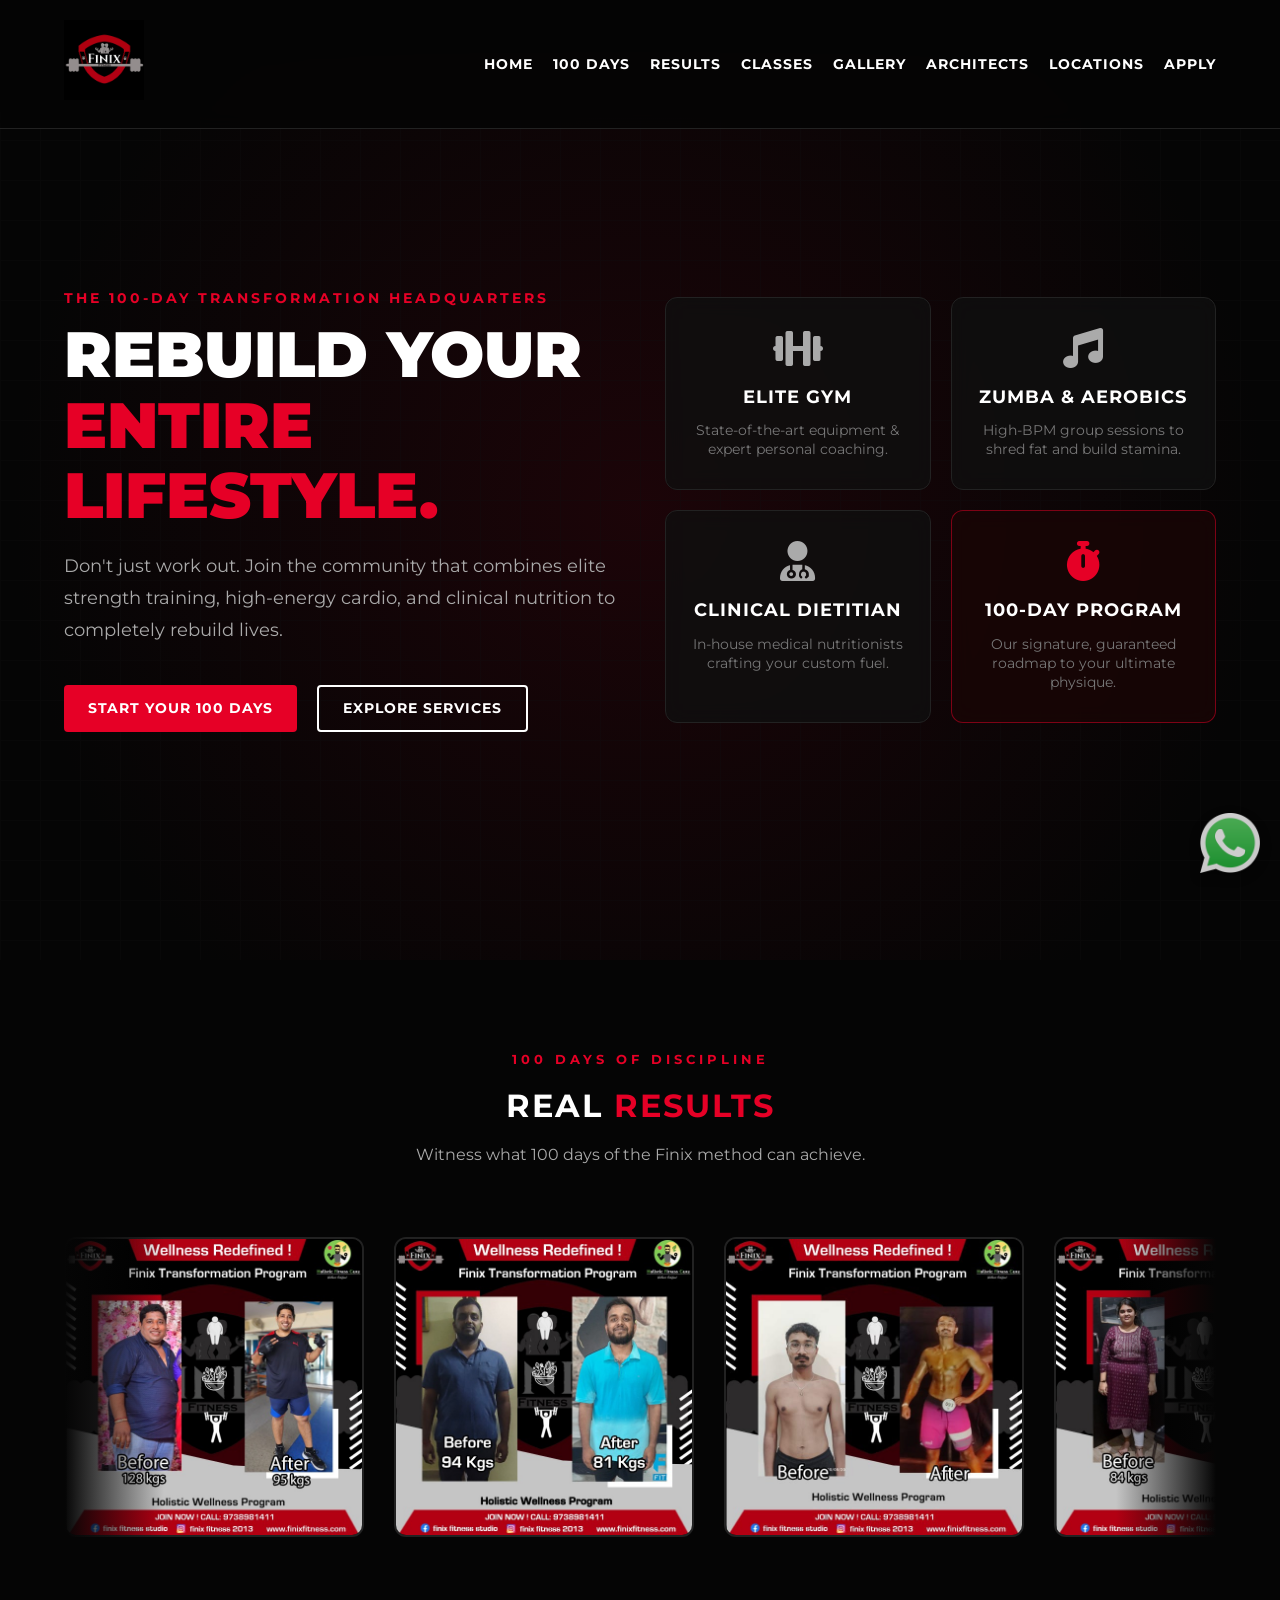
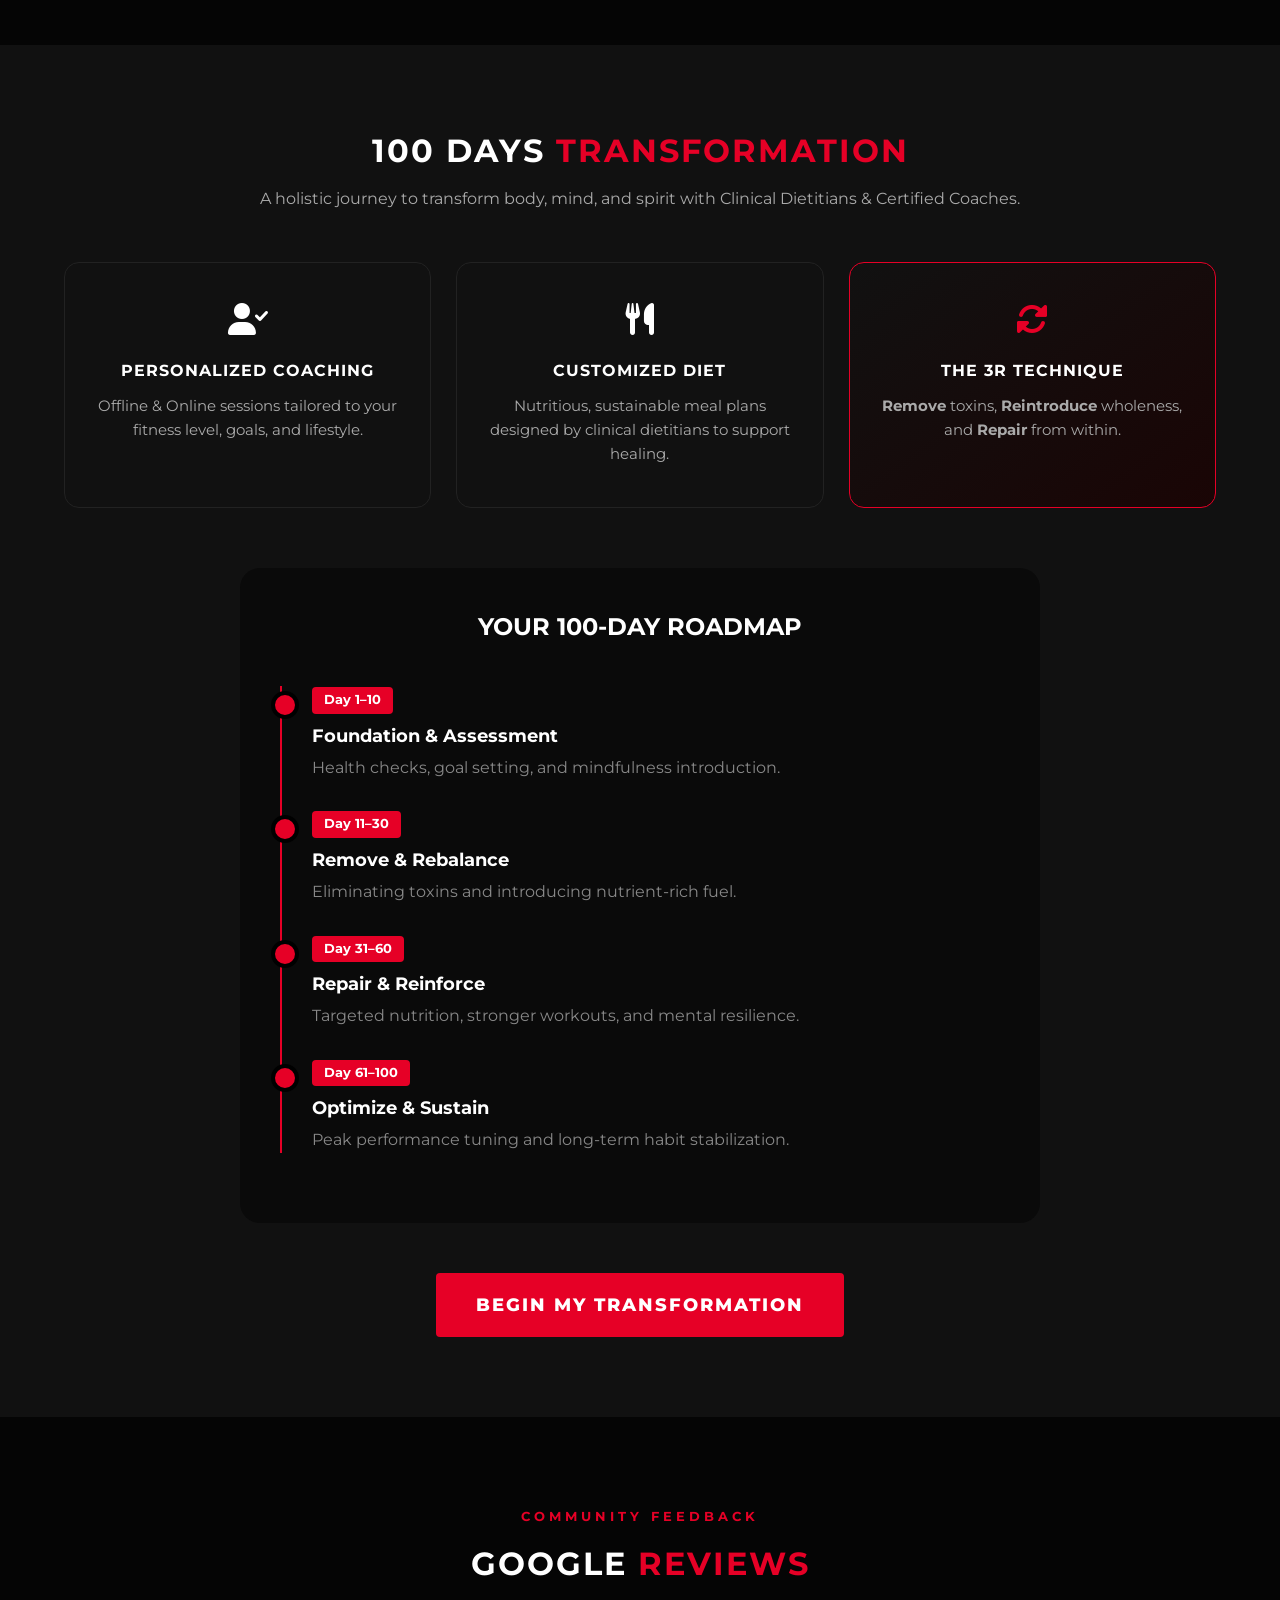
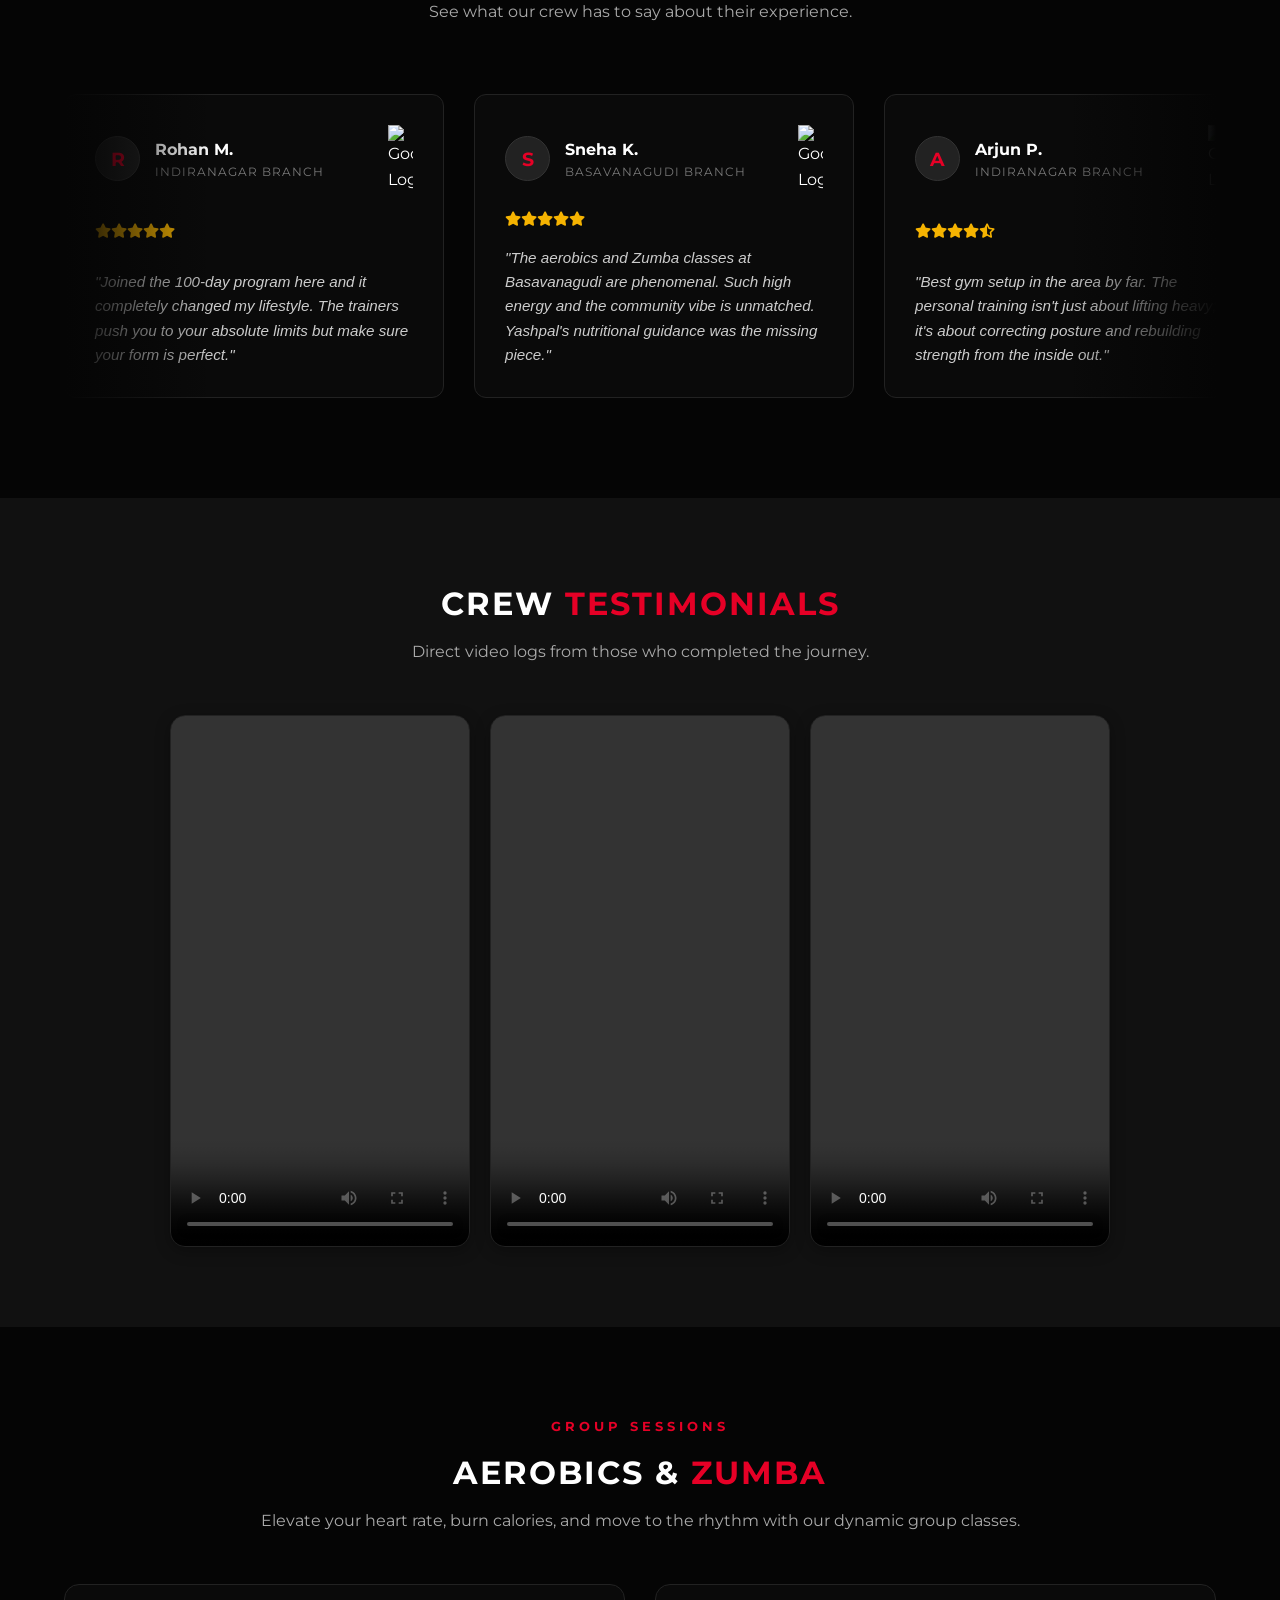
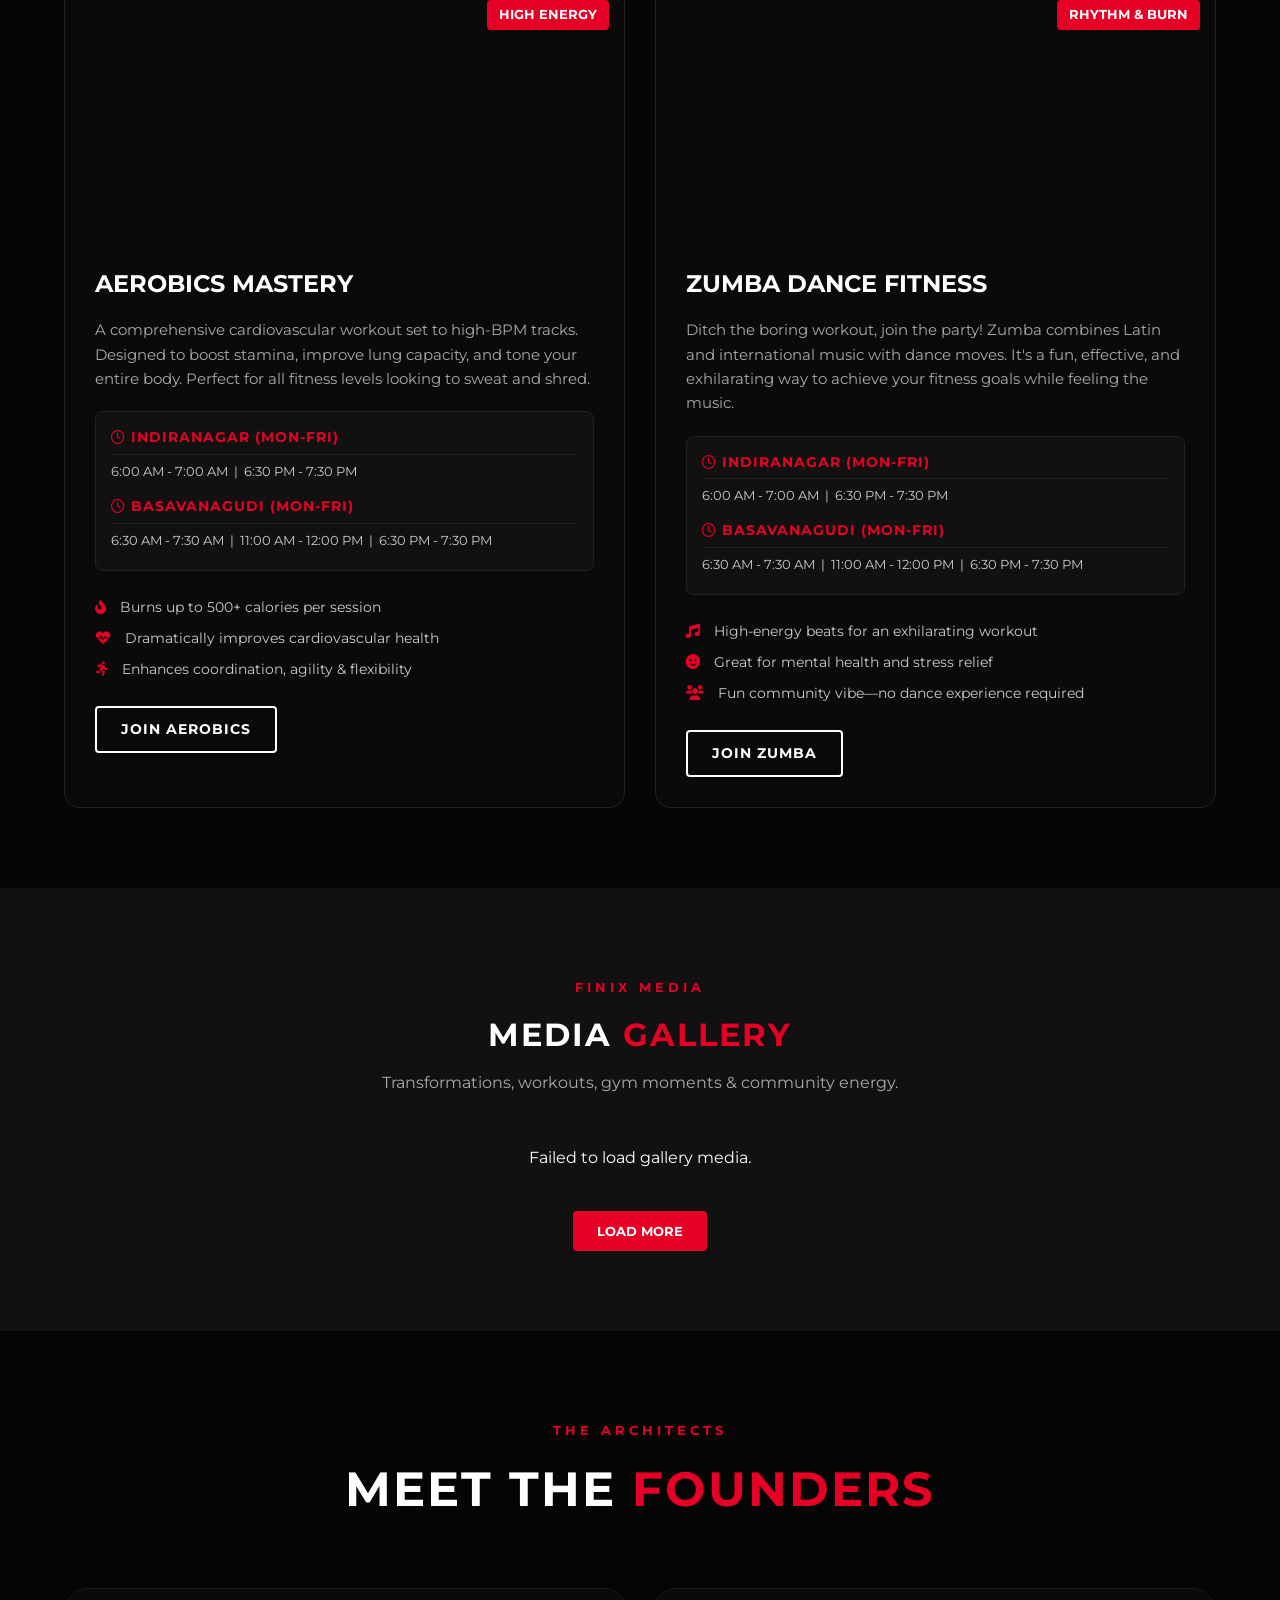
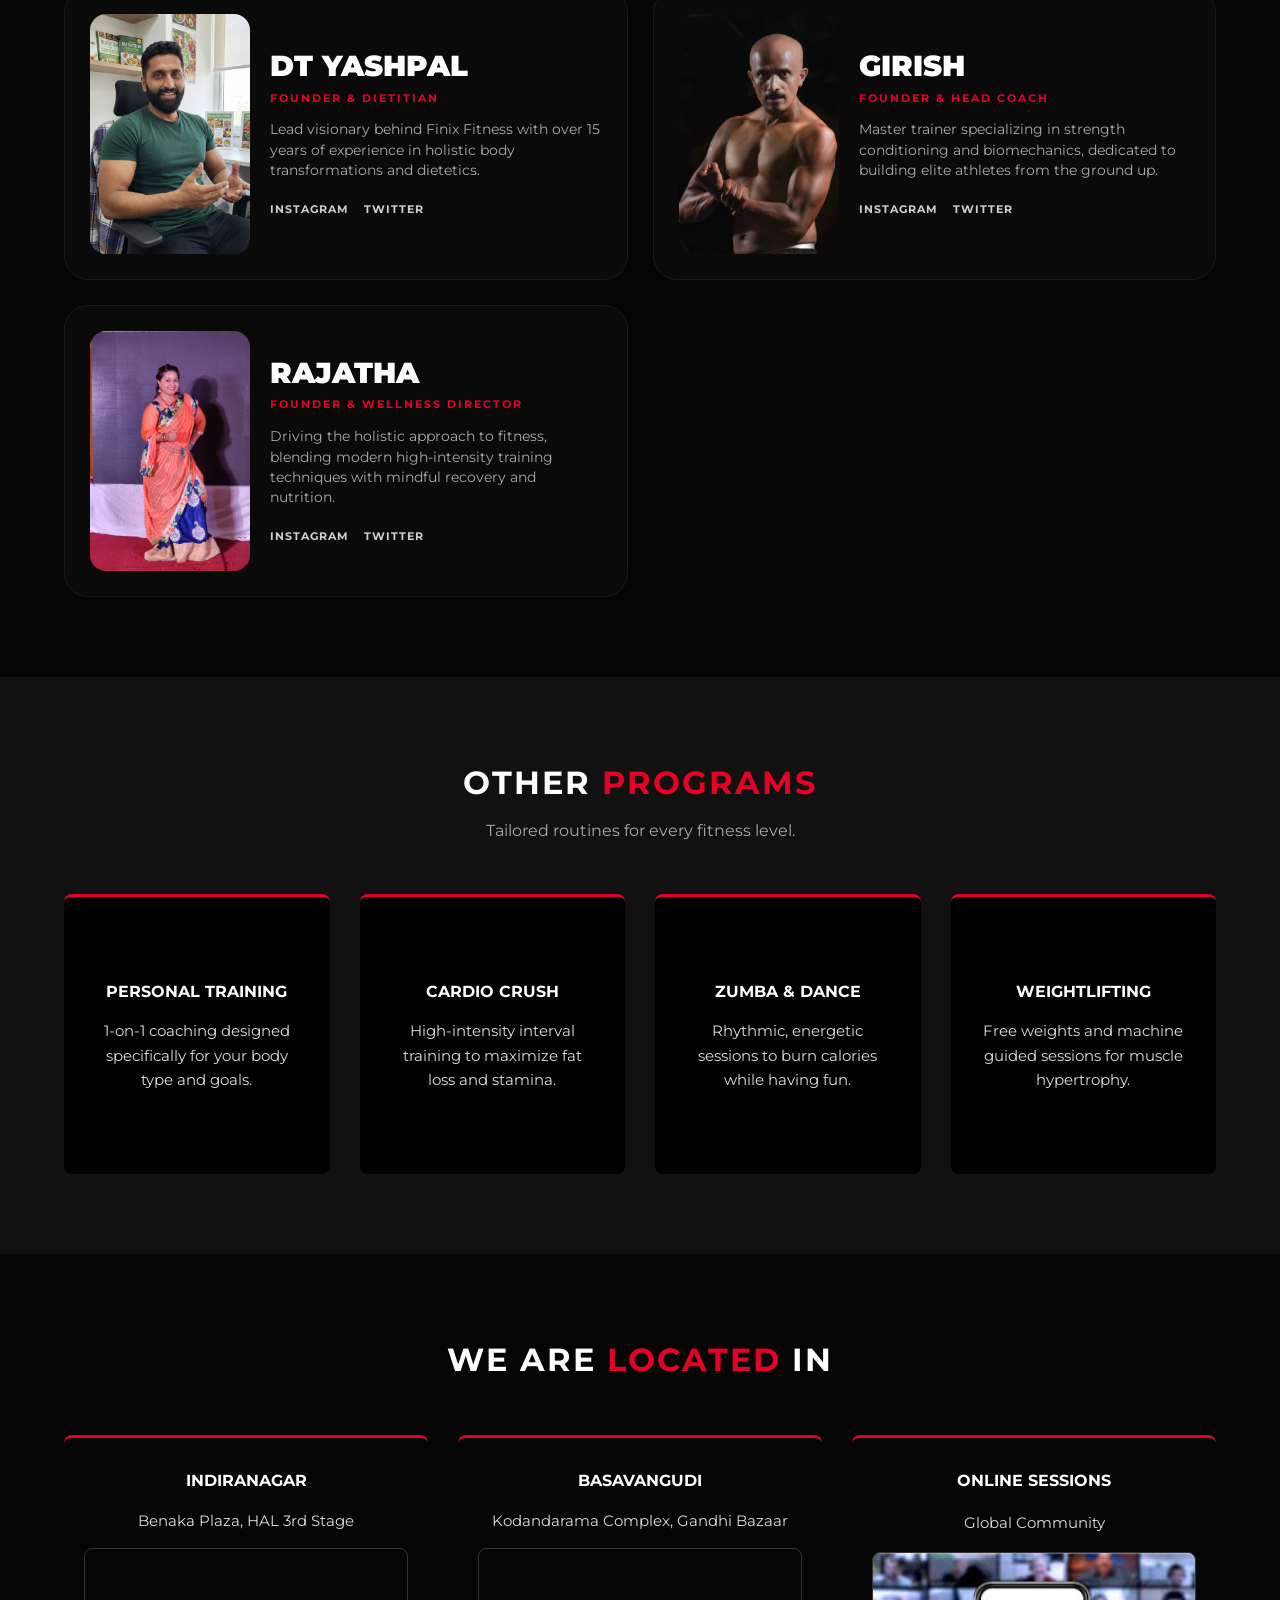
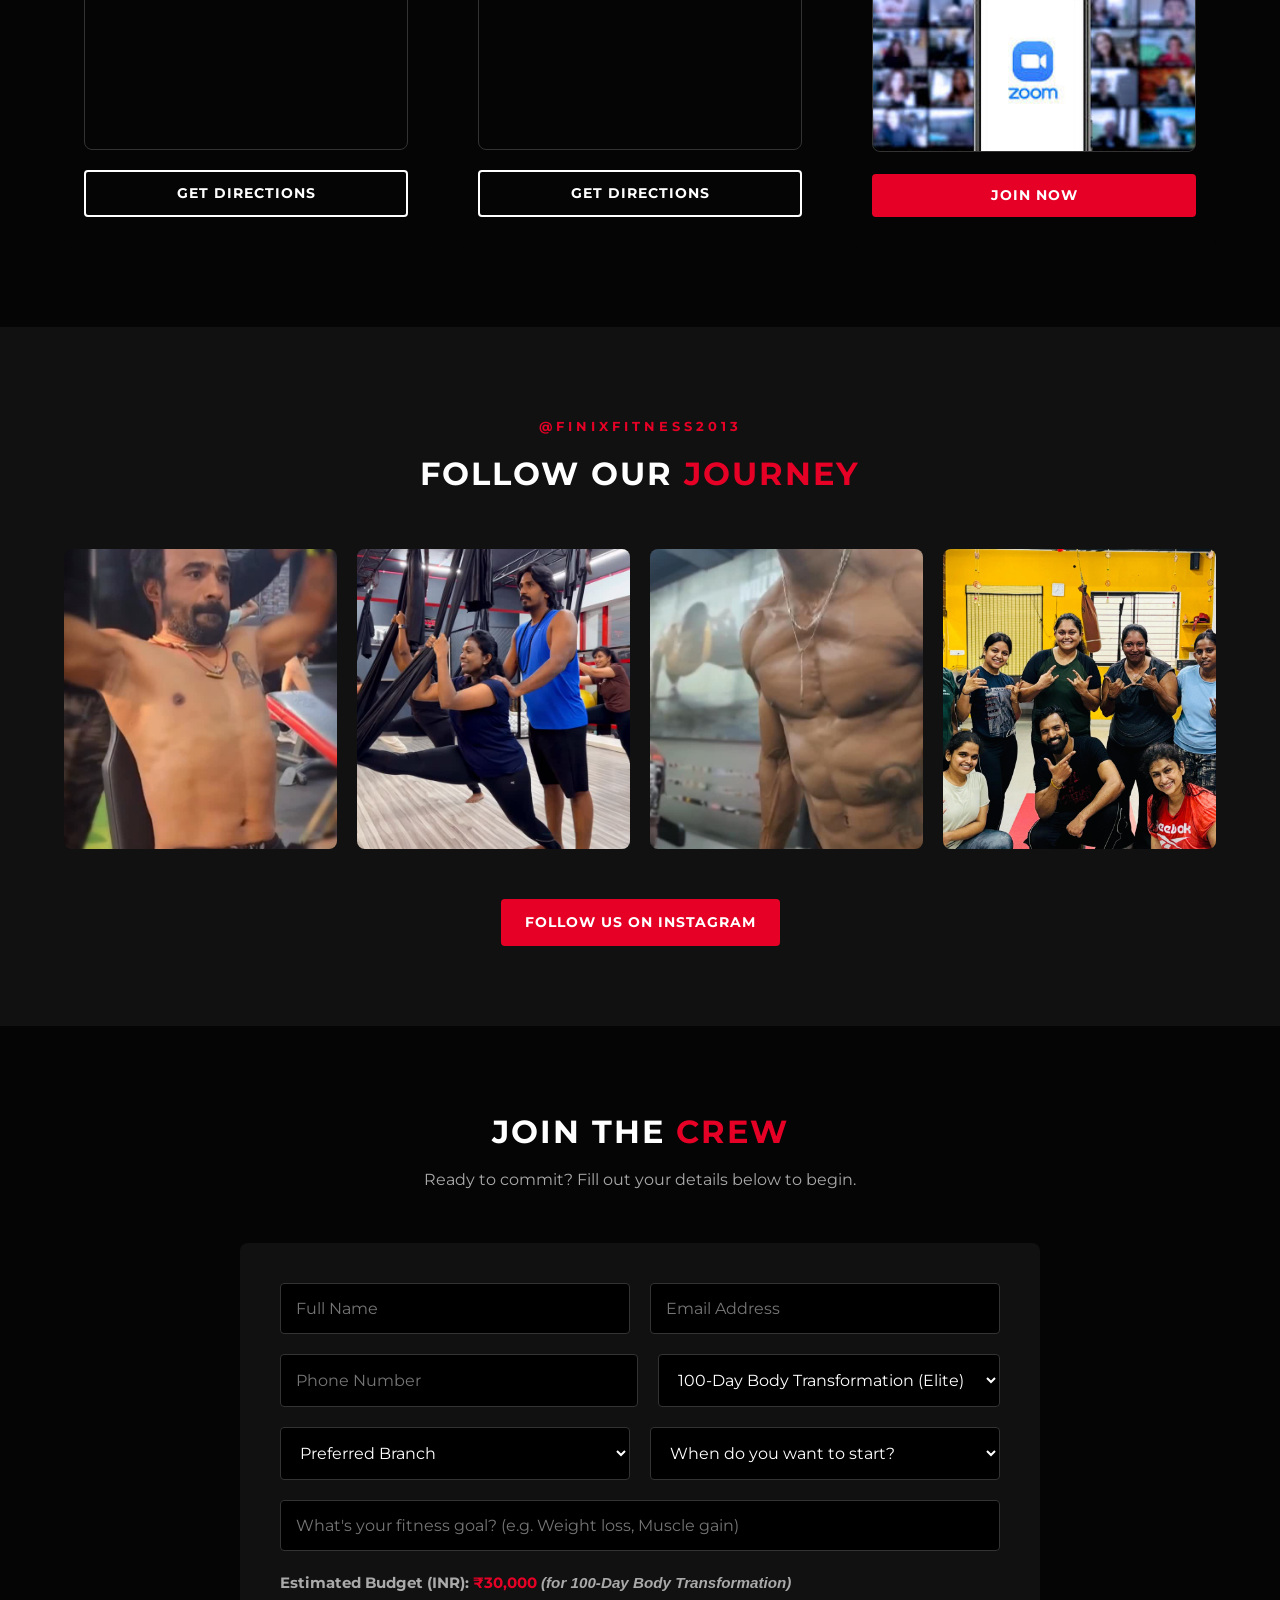
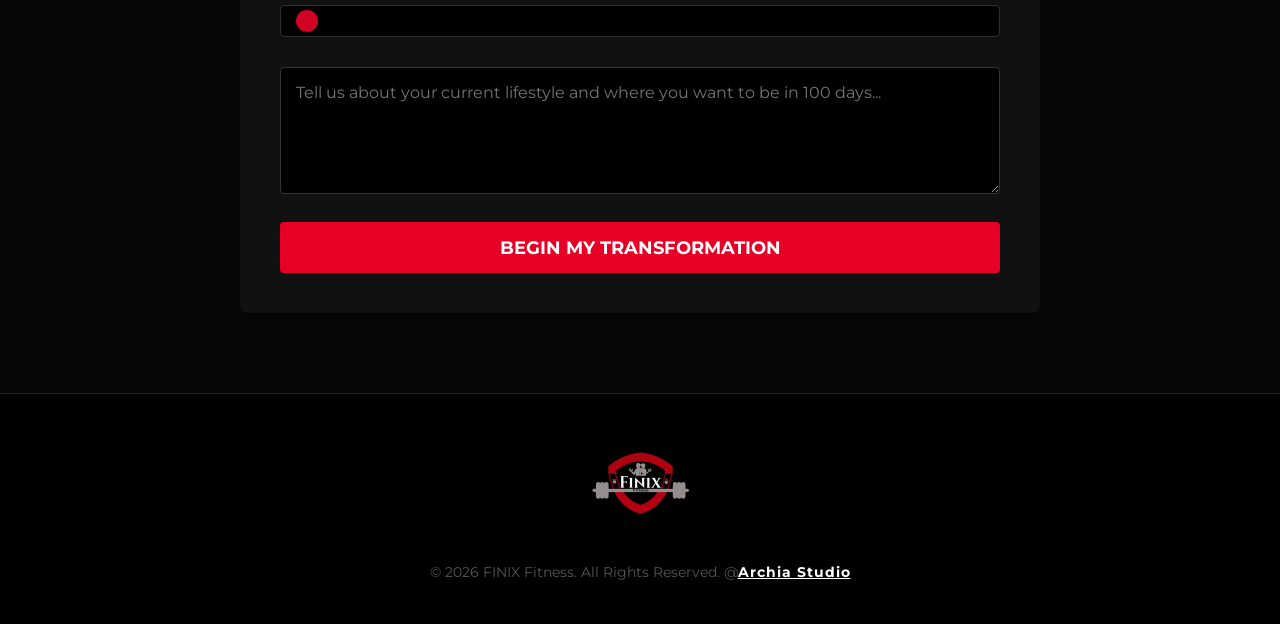
==== commit 0eb35c80: "✅" ====
--- a/index.html
+++ b/index.html
@@ -344,16 +344,11 @@
         .class-features { list-style: none; color: #ccc; margin-bottom: 25px; font-size: 0.9rem; }
         .class-features li { margin-bottom: 8px; }
         .class-features i { color: var(--primary-red); margin-right: 10px; }
-
-        /* --- SCHEDULE BOX --- */
-        .schedule-box { background: #111; padding: 25px; border-radius: 12px; margin-top: 50px; border: 1px solid #222; }
-        .schedule-box h4 { color: var(--primary-red); text-align: center; margin-bottom: 30px; font-size: 1.2rem; letter-spacing: 2px; }
-        .schedule-row { display: flex; gap: 30px; flex-wrap: wrap; justify-content: center; }
-        .schedule-branch { flex: 1; min-width: 250px; background: #000; padding: 20px; border-radius: 8px; border: 1px solid #333; }
-        .schedule-branch h5 { border-bottom: 1px solid #333; padding-bottom: 10px; margin-bottom: 15px; font-size: 1.1rem; }
-        .schedule-branch ul { list-style: none; }
-        .schedule-branch li { margin-bottom: 10px; color: #ccc; font-size: 0.9rem; display: flex; align-items: center; gap: 10px; }
-        .schedule-branch i { color: var(--primary-red); }
+        
+        /* Schedule Box on Cards */
+        .card-schedule { background: #111; padding: 15px; border-radius: 8px; margin-bottom: 25px; border: 1px solid #222; }
+        .card-schedule h5 { color: var(--primary-red); font-size: 0.85rem; margin-bottom: 8px; border-bottom: 1px solid #222; padding-bottom: 5px; letter-spacing: 1px; }
+        .card-schedule p { font-size: 0.8rem; color: #ccc; margin-bottom: 5px; line-height: 1.4; display: flex; align-items: center; gap: 8px; }
 
         /* --- MIXED MEDIA GALLERY --- */
         .media-gallery-grid { display: grid; grid-template-columns: repeat(auto-fill, minmax(260px, 1fr)); gap: 18px; max-width: 1500px; margin: auto; }
@@ -866,6 +861,15 @@
                     <div class="class-content">
                         <h4>AEROBICS MASTERY</h4>
                         <p>A comprehensive cardiovascular workout set to high-BPM tracks. Designed to boost stamina, improve lung capacity, and tone your entire body. Perfect for all fitness levels looking to sweat and shred.</p>
+                        
+                        <div class="card-schedule">
+                            <h5><i class="far fa-clock"></i> INDIRANAGAR (MON-FRI)</h5>
+                            <p>6:00 AM - 7:00 AM &nbsp;|&nbsp; 6:30 PM - 7:30 PM</p>
+                            
+                            <h5 style="margin-top: 15px;"><i class="far fa-clock"></i> BASAVANAGUDI (MON-FRI)</h5>
+                            <p>6:30 AM - 7:30 AM &nbsp;|&nbsp; 11:00 AM - 12:00 PM &nbsp;|&nbsp; 6:30 PM - 7:30 PM</p>
+                        </div>
+
                         <ul class="class-features">
                             <li><i class="fas fa-fire-alt"></i> Burns up to 500+ calories per session</li>
                             <li><i class="fas fa-heartbeat"></i> Dramatically improves cardiovascular health</li>
@@ -882,6 +886,15 @@
                     <div class="class-content">
                         <h4>ZUMBA DANCE FITNESS</h4>
                         <p>Ditch the boring workout, join the party! Zumba combines Latin and international music with dance moves. It's a fun, effective, and exhilarating way to achieve your fitness goals while feeling the music.</p>
+                        
+                        <div class="card-schedule">
+                            <h5><i class="far fa-clock"></i> INDIRANAGAR (MON-FRI)</h5>
+                            <p>6:00 AM - 7:00 AM &nbsp;|&nbsp; 6:30 PM - 7:30 PM</p>
+                            
+                            <h5 style="margin-top: 15px;"><i class="far fa-clock"></i> BASAVANAGUDI (MON-FRI)</h5>
+                            <p>6:30 AM - 7:30 AM &nbsp;|&nbsp; 11:00 AM - 12:00 PM &nbsp;|&nbsp; 6:30 PM - 7:30 PM</p>
+                        </div>
+
                         <ul class="class-features">
                             <li><i class="fas fa-music"></i> High-energy beats for an exhilarating workout</li>
                             <li><i class="fas fa-smile"></i> Great for mental health and stress relief</li>
@@ -891,28 +904,6 @@
                     </div>
                 </div>
             </div>
-
-            <div class="schedule-box fade-in">
-                <h4>AEROBICS & ZUMBA TIMINGS <br><span style="color:#fff; font-size: 0.9rem;">(MONDAY TO FRIDAY)</span></h4>
-                <div class="schedule-row">
-                    <div class="schedule-branch">
-                        <h5>INDIRANAGAR BRANCH</h5>
-                        <ul>
-                            <li><i class="far fa-clock"></i> 1st Batch: 6:00 AM – 7:00 AM</li>
-                            <li><i class="far fa-clock"></i> 2nd Batch: 6:30 PM – 7:30 PM</li>
-                        </ul>
-                    </div>
-                    <div class="schedule-branch">
-                        <h5>BASAVANAGUDI BRANCH</h5>
-                        <ul>
-                            <li><i class="far fa-clock"></i> 1st Batch: 6:30 AM – 7:30 AM</li>
-                            <li><i class="far fa-clock"></i> 2nd Batch: 11:00 AM – 12:00 PM</li>
-                            <li><i class="far fa-clock"></i> 3rd Batch: 6:30 PM – 7:30 PM</li>
-                        </ul>
-                    </div>
-                </div>
-            </div>
-            
         </div>
     </section>
 
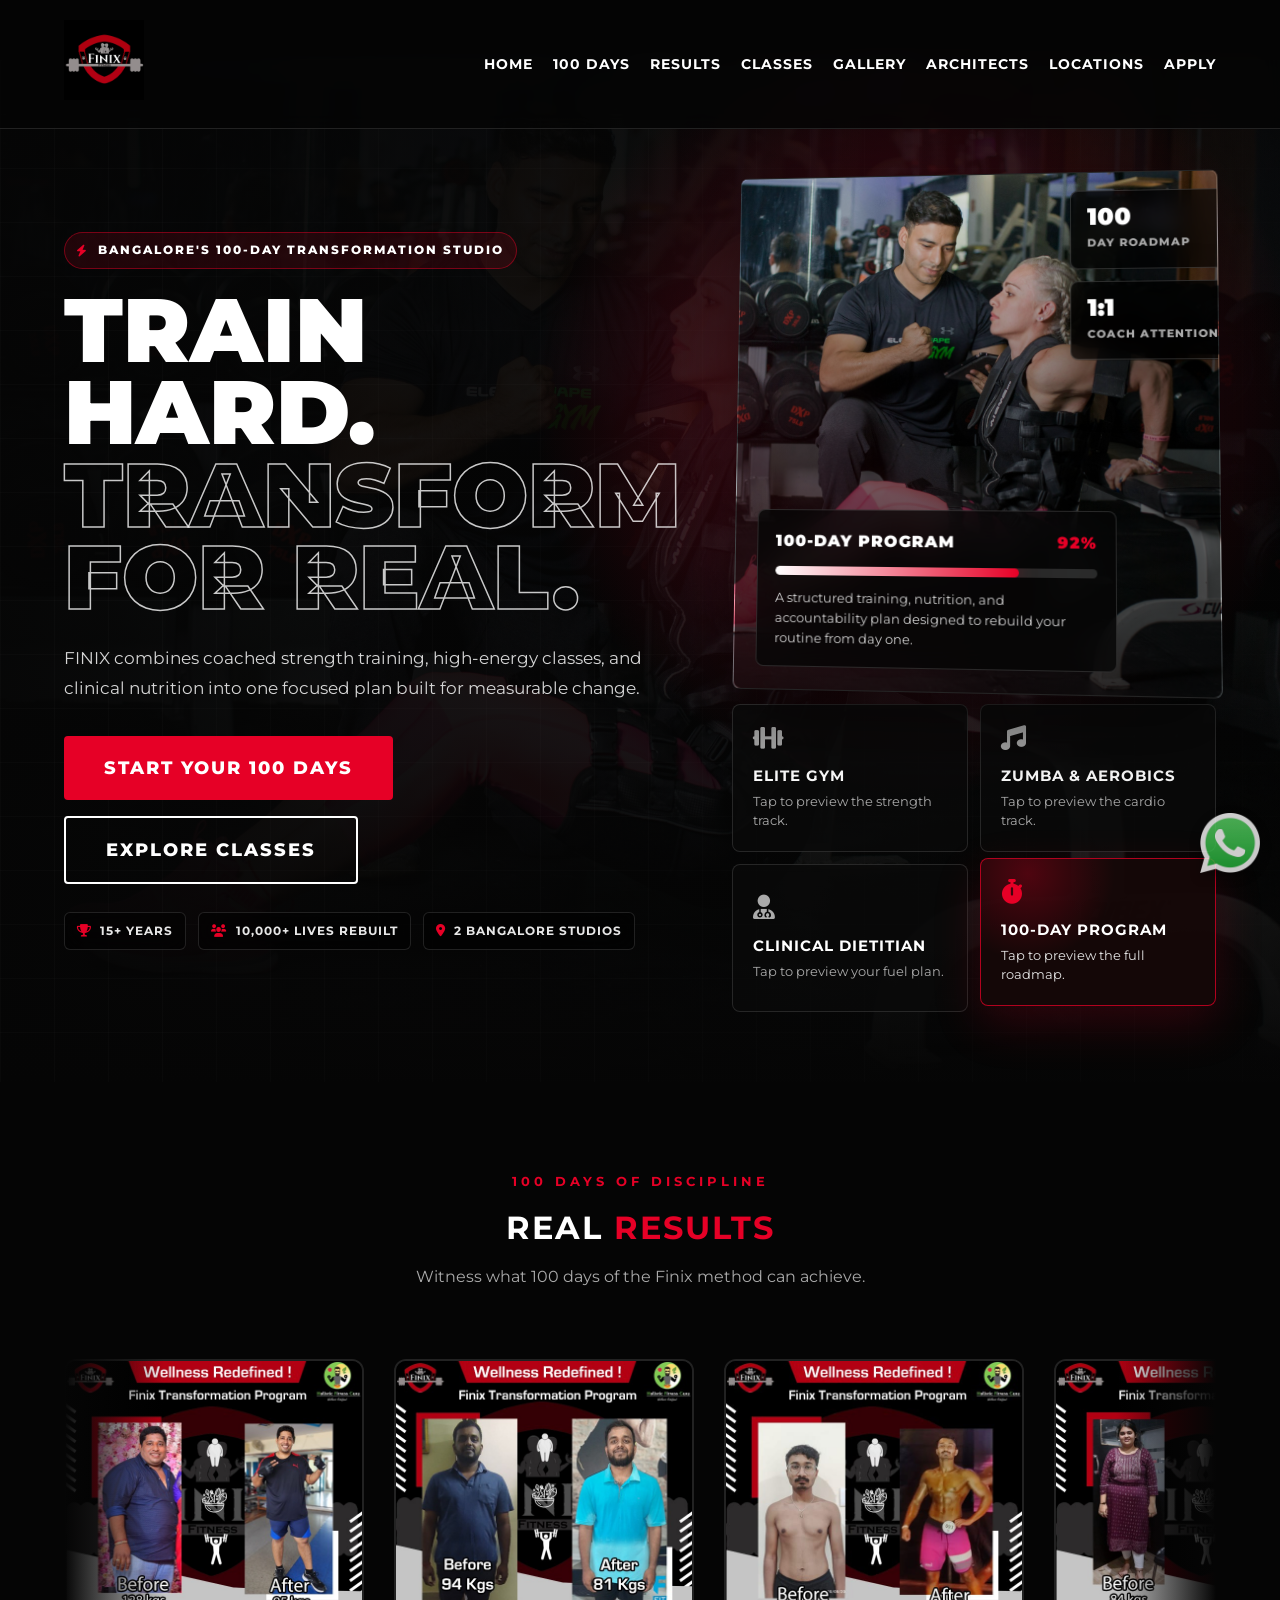
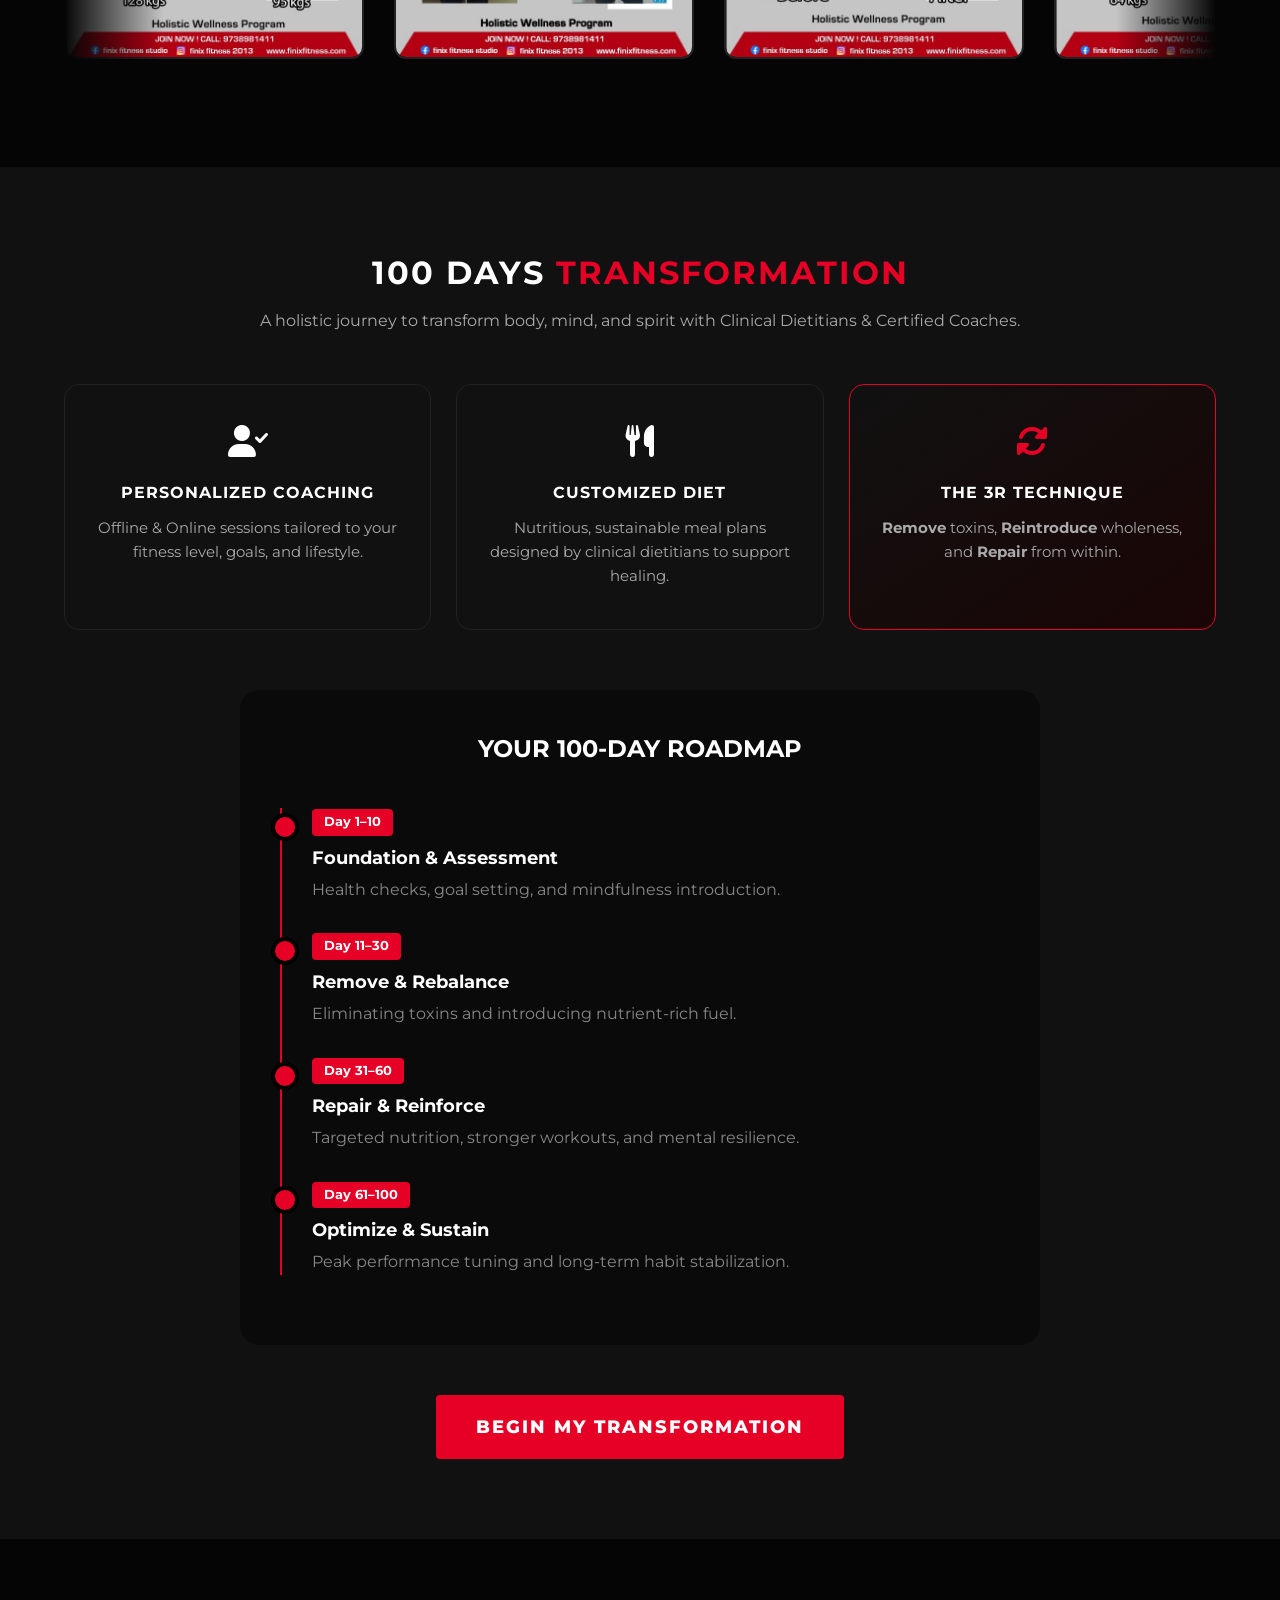
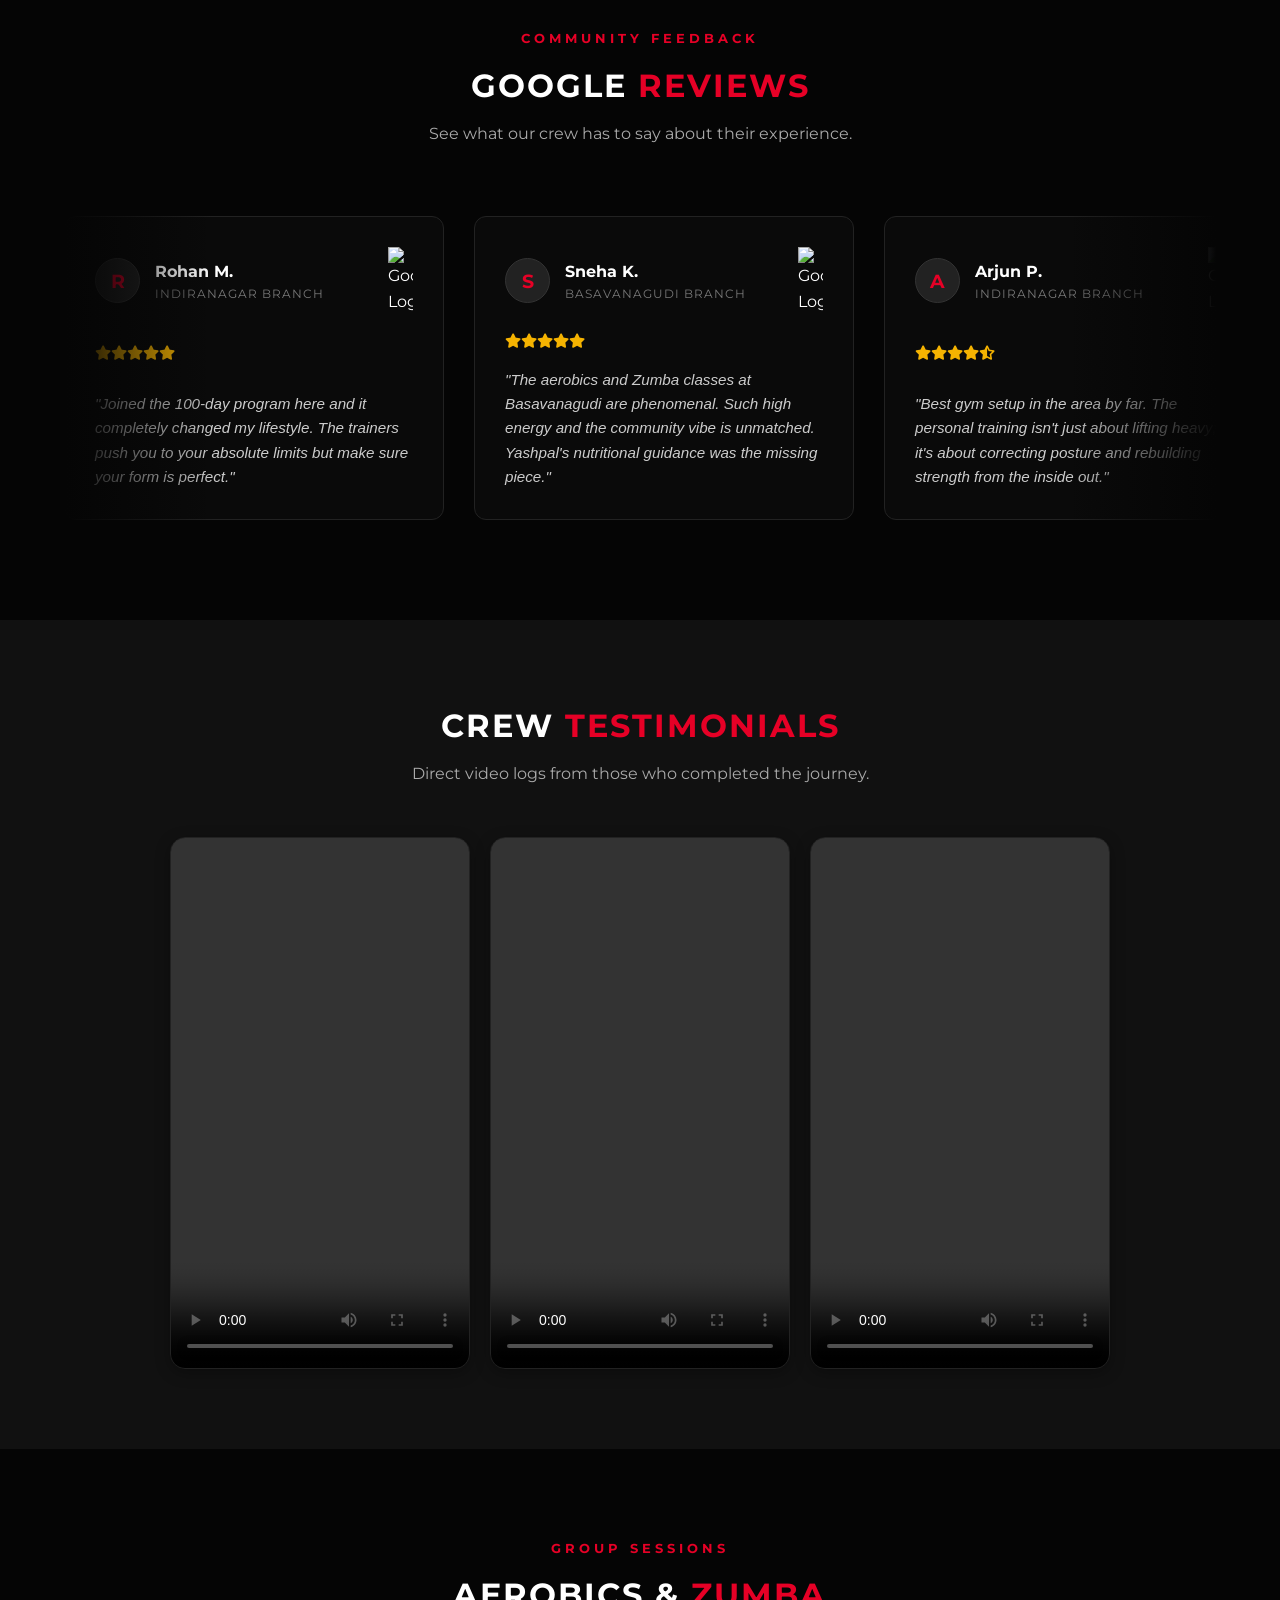
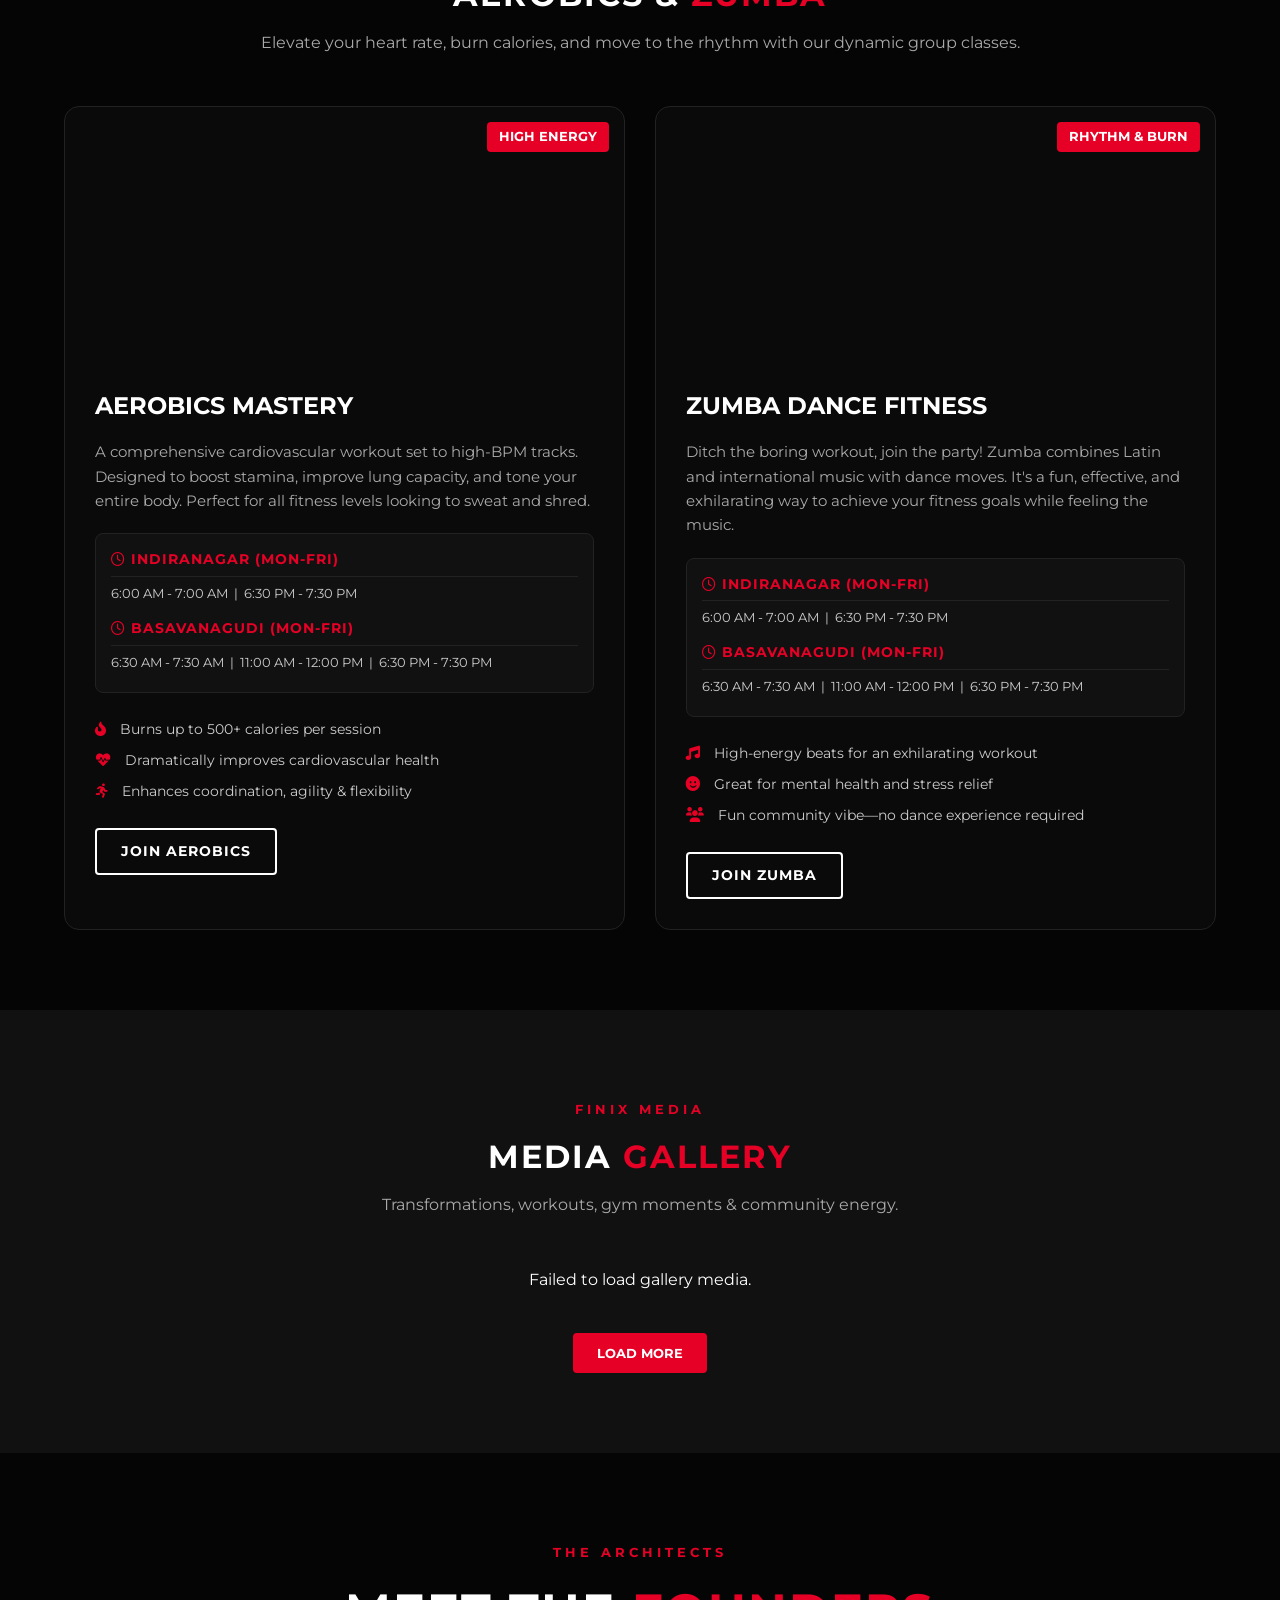
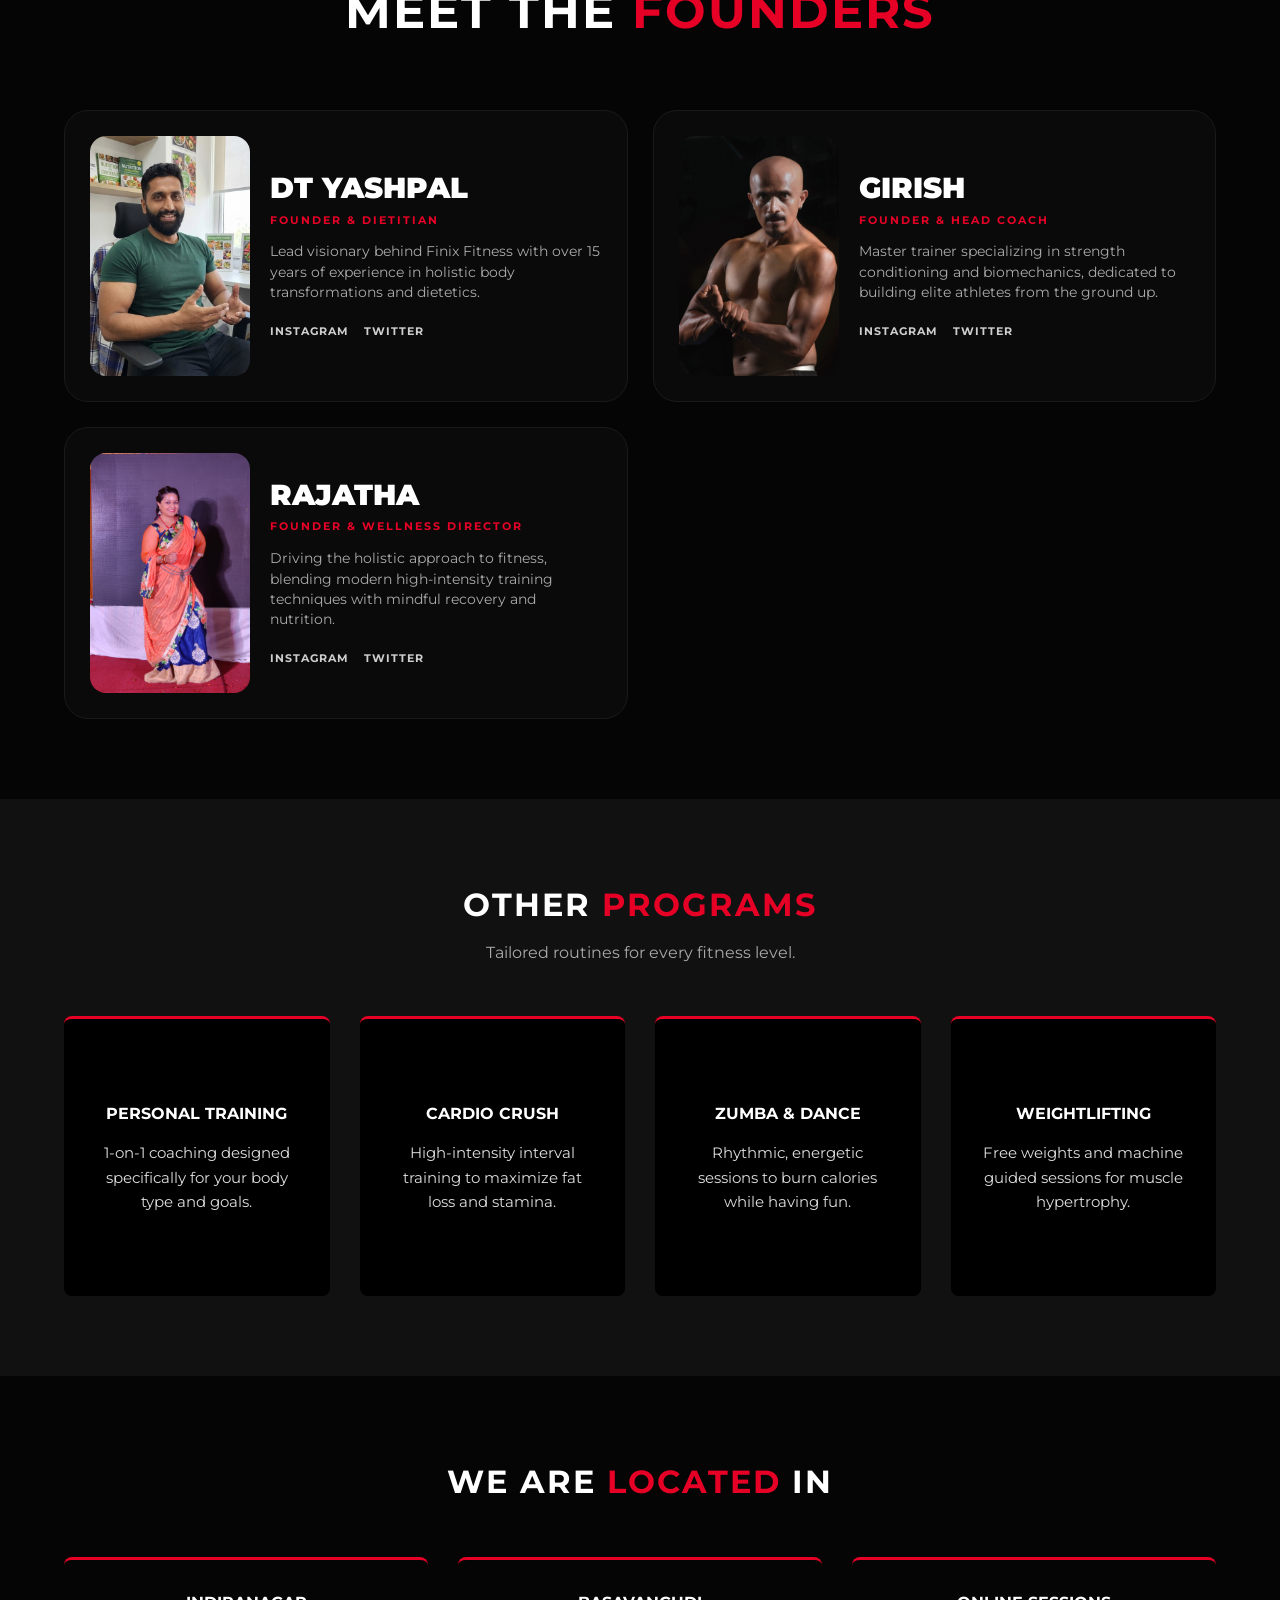
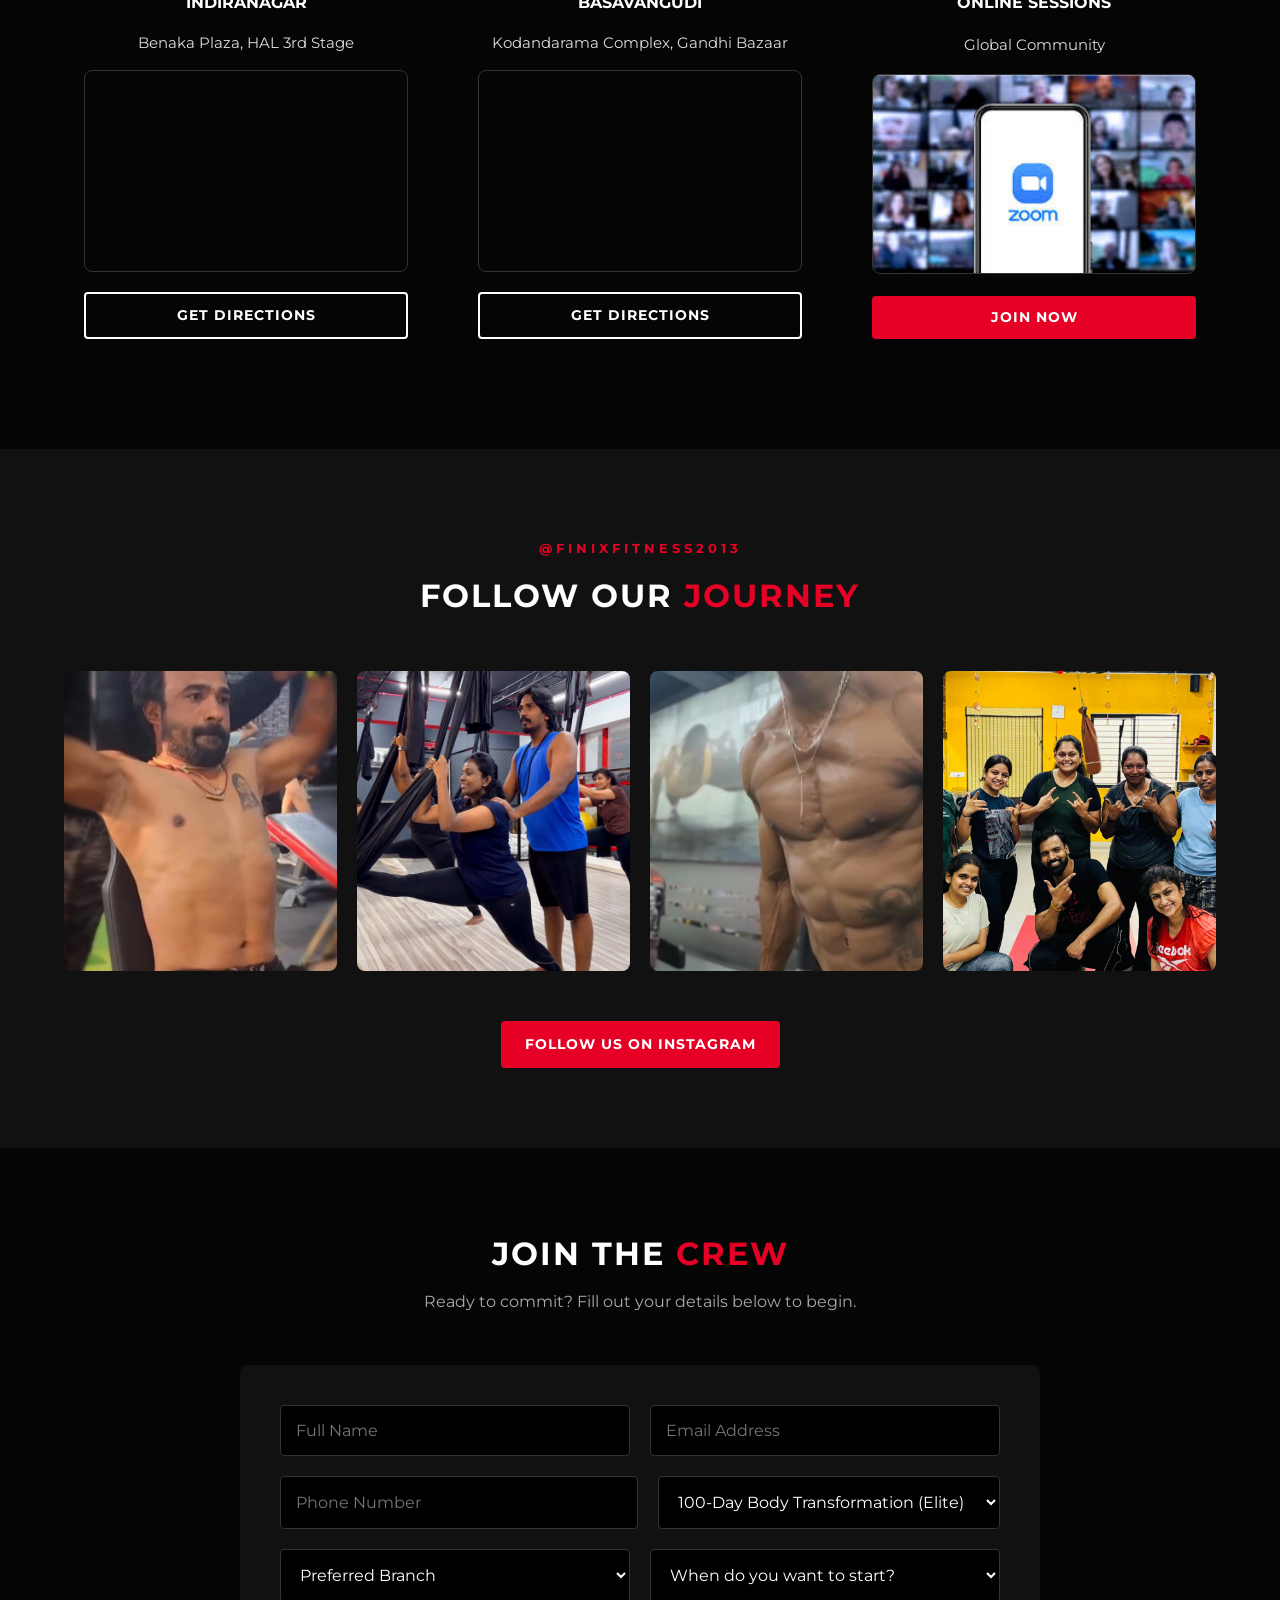
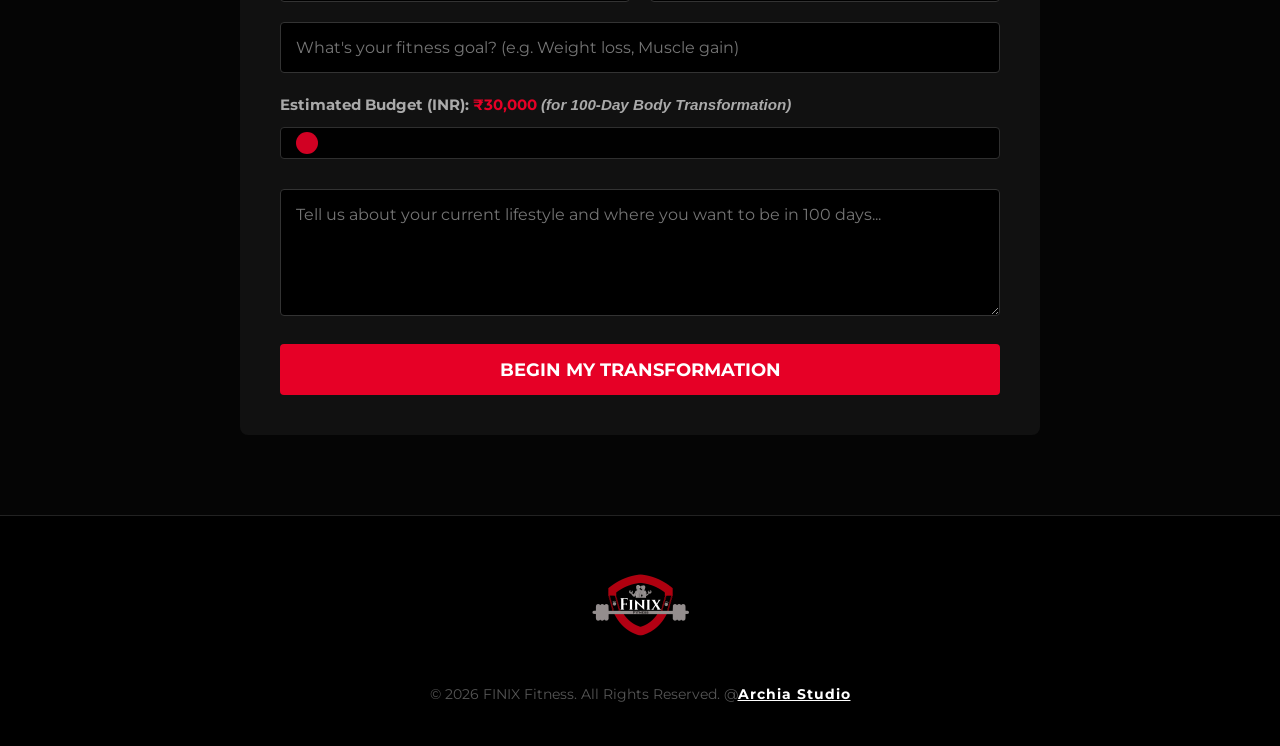
==== commit f1fd59af: "✅" ====
--- a/index.html
+++ b/index.html
@@ -148,108 +148,298 @@
         .burger { display: none; cursor: pointer; }
         .burger div { width: 25px; height: 3px; background-color: var(--text-color); margin: 5px; transition: all 0.3s ease; }
 
-        /* --- HERO SECTION --- */
-        .hero { 
-            min-height: 100vh; 
-            display: flex; 
-            align-items: center; 
-            padding: 0 5%; 
-            margin-top: 60px; 
-            position: relative; 
-            overflow: hidden;
-            background-color: var(--bg-color);
-        }
-
-        .hero-abstract-bg {
-            position: absolute;
-            top: -50%; left: -50%; width: 200%; height: 200%;
-            background: radial-gradient(circle at 50% 50%, rgba(230, 0, 38, 0.1) 0%, rgba(5, 5, 5, 1) 40%);
-            z-index: 0;
-            animation: pulseGlow 10s infinite alternate;
-        }
-        .hero-grid-overlay {
-            position: absolute;
-            top: 0; left: 0; width: 100%; height: 100%;
-            background-image: linear-gradient(#111 1px, transparent 1px), linear-gradient(90deg, #111 1px, transparent 1px);
-            background-size: 40px 40px;
-            opacity: 0.3;
-            z-index: 1;
-        }
-
-        .hero-container {
-            display: flex;
-            align-items: center;
-            justify-content: space-between;
-            width: 100%;
-            max-width: 1400px;
-            margin: 0 auto;
-            z-index: 2;
-            gap: 50px;
-        }
-
-        .hero-content { flex: 1; max-width: 600px; }
-        .subtitle { letter-spacing: 3px; font-weight: 700; margin-bottom: 10px; font-size: 0.85rem; color: var(--primary-red); }
-        .hero h1 { font-size: 4rem; font-weight: 900; line-height: 1.1; margin-bottom: 20px; text-transform: uppercase; }
-        .description { color: var(--text-muted); margin-bottom: 40px; font-size: 1.1rem; line-height: 1.8; }
-        .hero-buttons { display: flex; gap: 20px; }
-
-        .hero-services-grid {
-            flex: 1;
-            display: grid;
-            grid-template-columns: repeat(2, 1fr);
-            gap: 20px;
-            max-width: 600px;
-        }
-        
-        .hero-service-card {
-            background: rgba(15, 15, 15, 0.8);
-            backdrop-filter: blur(10px);
-            border: 1px solid #222;
-            padding: 30px 20px;
-            border-radius: 12px;
-            text-align: center;
-            transition: all 0.4s cubic-bezier(0.175, 0.885, 0.32, 1.275);
-            cursor: pointer;
-            position: relative;
-            overflow: hidden;
-        }
-        
-        .hero-service-card i {
-            font-size: 2.5rem;
-            color: var(--text-muted);
-            margin-bottom: 15px;
-            transition: color 0.3s ease;
-        }
-        
-        .hero-service-card h4 {
-            font-size: 1.1rem;
-            margin-bottom: 10px;
-            text-transform: uppercase;
-            letter-spacing: 1px;
-        }
-        
-        .hero-service-card p {
-            font-size: 0.85rem;
-            color: #777;
-            line-height: 1.4;
-            transition: color 0.3s ease;
-        }
-
-        .hero-service-card:hover {
-            transform: translateY(-10px);
-            border-color: var(--primary-red);
-            box-shadow: 0 10px 30px rgba(230, 0, 38, 0.15);
-            background: linear-gradient(145deg, #111, #1a0505);
-        }
-        
-        .hero-service-card:hover i { color: var(--primary-red); }
-        .hero-service-card:hover p { color: #ccc; }
-
-        .hero-service-card.highlight-card {
-            border-color: rgba(230, 0, 38, 0.5);
-            background: rgba(26, 5, 5, 0.8);
-        }
-        .hero-service-card.highlight-card i { color: var(--primary-red); }
+        /* --- HERO SECTION --- */
+        .hero { 
+            min-height: calc(100vh - 60px); 
+            display: flex; 
+            align-items: center; 
+            padding: 110px 5% 70px; 
+            margin-top: 60px; 
+            position: relative; 
+            overflow: hidden;
+            background-color: var(--bg-color);
+            isolation: isolate;
+        }
+
+        .hero-media {
+            position: absolute;
+            inset: 0;
+            z-index: -4;
+            overflow: hidden;
+        }
+        .hero-media video {
+            width: 100%;
+            height: 100%;
+            object-fit: cover;
+            filter: saturate(1.1) contrast(1.1);
+            opacity: 0.45;
+        }
+        .hero-vignette,
+        .hero-heat,
+        .hero-grid-overlay {
+            position: absolute;
+            inset: 0;
+            pointer-events: none;
+        }
+        .hero-vignette {
+            z-index: -3;
+            background:
+                linear-gradient(90deg, rgba(5,5,5,0.96) 0%, rgba(5,5,5,0.78) 42%, rgba(5,5,5,0.44) 100%),
+                linear-gradient(0deg, rgba(5,5,5,0.98) 0%, rgba(5,5,5,0.1) 45%, rgba(5,5,5,0.7) 100%);
+        }
+        .hero-heat {
+            z-index: -2;
+            background: radial-gradient(circle at var(--hero-x, 72%) var(--hero-y, 34%), rgba(230, 0, 38, 0.38), transparent 34%);
+            mix-blend-mode: screen;
+            transition: background 0.2s ease;
+        }
+        .hero-grid-overlay {
+            z-index: -1;
+            background-image:
+                linear-gradient(rgba(255,255,255,0.06) 1px, transparent 1px),
+                linear-gradient(90deg, rgba(255,255,255,0.06) 1px, transparent 1px);
+            background-size: 54px 54px;
+            mask-image: linear-gradient(90deg, rgba(0,0,0,0.55), rgba(0,0,0,0.2));
+            opacity: 0.55;
+        }
+
+        .hero-container {
+            display: grid;
+            grid-template-columns: minmax(0, 0.95fr) minmax(360px, 0.75fr);
+            align-items: center;
+            width: 100%;
+            min-width: 0;
+            max-width: 1380px;
+            margin: 0 auto;
+            gap: 56px;
+        }
+
+        .hero-content { max-width: 690px; min-width: 0; }
+        .subtitle { letter-spacing: 3px; font-weight: 700; margin-bottom: 10px; font-size: 0.85rem; color: var(--primary-red); }
+        .hero-kicker {
+            display: inline-flex;
+            align-items: center;
+            gap: 10px;
+            padding: 8px 12px;
+            margin-bottom: 20px;
+            border: 1px solid rgba(230,0,38,0.45);
+            border-radius: 999px;
+            background: rgba(230,0,38,0.12);
+            color: #fff;
+            font-size: 0.74rem;
+            font-weight: 800;
+            letter-spacing: 2px;
+            text-transform: uppercase;
+        }
+        .hero-kicker i { color: var(--primary-red); }
+        .hero h1 { font-size: clamp(3rem, 7vw, 6.9rem); font-weight: 900; line-height: 0.92; margin-bottom: 24px; text-transform: uppercase; letter-spacing: 0; }
+        .hero h1 .outline {
+            display: block;
+            color: transparent;
+            -webkit-text-stroke: 1.5px rgba(255,255,255,0.78);
+            text-shadow: none;
+        }
+        .description { color: #d5d5d5; margin-bottom: 32px; font-size: 1.06rem; line-height: 1.8; max-width: 620px; }
+        .hero-buttons { display: flex; gap: 16px; flex-wrap: wrap; align-items: center; }
+        .hero-trust-row {
+            display: flex;
+            flex-wrap: wrap;
+            gap: 12px;
+            margin-top: 28px;
+        }
+        .hero-trust-item {
+            display: inline-flex;
+            align-items: center;
+            gap: 8px;
+            min-height: 38px;
+            padding: 8px 12px;
+            border: 1px solid rgba(255,255,255,0.12);
+            background: rgba(0,0,0,0.45);
+            backdrop-filter: blur(12px);
+            border-radius: 6px;
+            color: #e7e7e7;
+            font-size: 0.78rem;
+            font-weight: 700;
+            text-transform: uppercase;
+            letter-spacing: 1px;
+        }
+        .hero-trust-item i { color: var(--primary-red); }
+
+        .hero-panel {
+            position: relative;
+            display: grid;
+            gap: 14px;
+            transform-style: preserve-3d;
+        }
+        .hero-athlete-card {
+            position: relative;
+            height: 520px;
+            border: 1px solid rgba(255,255,255,0.12);
+            border-radius: 8px;
+            overflow: hidden;
+            background: #060606 url('assets/pexels-mralpha-24809798.jpg') center / cover no-repeat;
+            box-shadow: 0 28px 80px rgba(0,0,0,0.5);
+            transform: perspective(900px) rotateY(var(--tilt-x, -4deg)) rotateX(var(--tilt-y, 3deg));
+            transition: transform 0.15s ease, border-color 0.3s ease;
+        }
+        .hero-athlete-card::after {
+            content: "";
+            position: absolute;
+            inset: 0;
+            background:
+                linear-gradient(180deg, rgba(0,0,0,0.12), rgba(0,0,0,0.82)),
+                linear-gradient(45deg, rgba(230,0,38,0.36), transparent 46%);
+        }
+        .hero-score {
+            position: absolute;
+            left: 22px;
+            bottom: 22px;
+            z-index: 2;
+            width: min(88%, 360px);
+            padding: 18px;
+            border: 1px solid rgba(255,255,255,0.14);
+            border-radius: 8px;
+            background: rgba(6,6,6,0.78);
+            backdrop-filter: blur(16px);
+        }
+        .hero-score-top {
+            display: flex;
+            justify-content: space-between;
+            align-items: center;
+            margin-bottom: 12px;
+            font-weight: 900;
+            text-transform: uppercase;
+            letter-spacing: 1px;
+        }
+        .hero-score-top span:last-child { color: var(--primary-red); }
+        .hero-progress {
+            height: 9px;
+            border-radius: 999px;
+            background: rgba(255,255,255,0.14);
+            overflow: hidden;
+        }
+        .hero-progress span {
+            display: block;
+            width: var(--progress, 76%);
+            height: 100%;
+            border-radius: inherit;
+            background: linear-gradient(90deg, #fff, var(--primary-red));
+            box-shadow: 0 0 20px rgba(230,0,38,0.45);
+            transition: width 0.35s ease;
+        }
+        .hero-score p {
+            margin-top: 12px;
+            color: #cfcfcf;
+            font-size: 0.84rem;
+            line-height: 1.5;
+        }
+        .hero-stat-stack {
+            position: absolute;
+            top: 18px;
+            right: -18px;
+            display: grid;
+            gap: 12px;
+            z-index: 3;
+        }
+        .hero-stat {
+            min-width: 148px;
+            padding: 14px 16px;
+            border: 1px solid rgba(255,255,255,0.16);
+            border-radius: 8px;
+            background: rgba(0,0,0,0.72);
+            backdrop-filter: blur(12px);
+            box-shadow: 0 18px 50px rgba(0,0,0,0.35);
+        }
+        .hero-stat strong {
+            display: block;
+            color: #fff;
+            font-size: 1.5rem;
+            line-height: 1;
+            font-weight: 900;
+        }
+        .hero-stat span {
+            color: #aaa;
+            font-size: 0.68rem;
+            font-weight: 800;
+            text-transform: uppercase;
+            letter-spacing: 1px;
+        }
+
+        .hero-services-grid {
+            position: relative;
+            z-index: 4;
+            width: min(100%, 500px);
+            display: grid;
+            grid-template-columns: repeat(2, minmax(0, 1fr));
+            gap: 12px;
+            margin: 0 auto;
+        }
+        
+        .hero-service-card {
+            min-height: 148px;
+            background: rgba(10, 10, 10, 0.86);
+            backdrop-filter: blur(14px);
+            border: 1px solid rgba(255,255,255,0.12);
+            padding: 20px;
+            border-radius: 8px;
+            text-align: left;
+            color: var(--text-color);
+            transition: border-color 0.25s ease, background 0.25s ease, transform 0.25s ease, box-shadow 0.25s ease;
+            cursor: pointer;
+            position: relative;
+            overflow: hidden;
+        }
+        .hero-service-card::before {
+            content: "";
+            position: absolute;
+            inset: 0;
+            background: radial-gradient(circle at 20% 10%, rgba(230,0,38,0.28), transparent 38%);
+            opacity: 0;
+            transition: opacity 0.25s ease;
+        }
+        .hero-service-card i {
+            position: relative;
+            z-index: 1;
+            font-size: 1.55rem;
+            color: var(--text-muted);
+            margin-bottom: 16px;
+            transition: color 0.25s ease;
+        }
+        .hero-service-card h4 {
+            position: relative;
+            z-index: 1;
+            font-size: 0.95rem;
+            margin-bottom: 8px;
+            text-transform: uppercase;
+            letter-spacing: 1px;
+        }
+        .hero-service-card p {
+            position: relative;
+            z-index: 1;
+            font-size: 0.8rem;
+            color: #aaa;
+            line-height: 1.45;
+            transition: color 0.25s ease;
+        }
+
+        .hero-service-card:hover,
+        .hero-service-card:focus-visible,
+        .hero-service-card.active {
+            transform: translateY(-6px);
+            border-color: rgba(230, 0, 38, 0.75);
+            box-shadow: 0 18px 48px rgba(230, 0, 38, 0.18);
+            background: rgba(22, 8, 8, 0.94);
+            outline: none;
+        }
+        .hero-service-card:hover::before,
+        .hero-service-card:focus-visible::before,
+        .hero-service-card.active::before { opacity: 1; }
+        .hero-service-card:hover i,
+        .hero-service-card:focus-visible i,
+        .hero-service-card.active i { color: var(--primary-red); }
+        .hero-service-card:hover p,
+        .hero-service-card:focus-visible p,
+        .hero-service-card.active p { color: #e4e4e4; }
 
         /* --- TRANSFORMATIONS MARQUEE --- */
         .marquee-container { width: 100%; overflow: hidden; white-space: nowrap; position: relative; padding: 20px 0; }
@@ -411,28 +601,34 @@
         .whatsapp img { width: 60px; height: 60px; opacity: 0.8; transition: 0.3s; filter: drop-shadow(0px 4px 6px rgba(0,0,0,0.5)); }
         .whatsapp img:hover { opacity: 1; transform: scale(1.1); }
 
-        /* --- MOBILE RESPONSIVENESS --- */
-        @media (max-width: 1024px) {
-            .hero h1 { font-size: 3.5rem; }
-        }
-        @media (max-width: 950px) {
-            .nav-links { position: absolute; right: 0px; top: 75px; height: 100vh; background-color: rgba(5, 5, 5, 0.98); display: flex; flex-direction: column; align-items: center; justify-content: flex-start; padding-top: 50px; width: 60%; transform: translateX(100%); transition: transform 0.4s ease-in-out; }
-            .nav-links li { margin: 15px 0; }
-            .nav-links.nav-active { transform: translateX(0%); }
-            .burger { display: block; }
-            .toggle .line1 { transform: rotate(-45deg) translate(-5px, 6px); }
-            .toggle .line2 { opacity: 0; }
-            .toggle .line3 { transform: rotate(45deg) translate(-5px, -6px); }
-            
-            .hero-container { flex-direction: column; text-align: center; padding-top: 100px; padding-bottom: 50px;}
-            .hero-content { align-items: center; display: flex; flex-direction: column; }
-            .hero-buttons { justify-content: center; }
-            .hero-services-grid { width: 100%; max-width: 100%; }
-
-            .input-group { flex-direction: column; }
-            .founders-grid { grid-template-columns: 1fr; }
-            .founder-card { flex-direction: column; align-items: center; text-align: center; }
-            .founder-img { width: 100%; height: 300px; }
+        /* --- MOBILE RESPONSIVENESS --- */
+        @media (max-width: 1024px) {
+            .hero-container { grid-template-columns: 1fr; gap: 38px; }
+            .hero-content { max-width: 800px; }
+            .hero-panel { width: min(100%, 620px); margin: 0 auto; }
+            .hero-athlete-card { height: 500px; }
+            .hero-stat-stack { right: 18px; }
+        }
+        @media (max-width: 950px) {
+            .nav-links { position: absolute; right: 0px; top: 75px; height: 100vh; background-color: rgba(5, 5, 5, 0.98); display: flex; flex-direction: column; align-items: center; justify-content: flex-start; padding-top: 50px; width: 60%; transform: translateX(100%); transition: transform 0.4s ease-in-out; }
+            .nav-links li { margin: 15px 0; }
+            .nav-links.nav-active { transform: translateX(0%); }
+            .burger { display: block; }
+            .toggle .line1 { transform: rotate(-45deg) translate(-5px, 6px); }
+            .toggle .line2 { opacity: 0; }
+            .toggle .line3 { transform: rotate(45deg) translate(-5px, -6px); }
+            
+            .hero { padding-top: 92px; }
+            .hero-container { text-align: center; }
+            .hero-content { align-items: center; display: flex; flex-direction: column; margin: 0 auto; }
+            .hero-buttons { justify-content: center; }
+            .hero-services-grid { width: 100%; max-width: 100%; }
+            .hero-trust-row { justify-content: center; }
+
+            .input-group { flex-direction: column; }
+            .founders-grid { grid-template-columns: 1fr; }
+            .founder-card { flex-direction: column; align-items: center; text-align: center; }
+            .founder-img { width: 100%; height: 300px; }
             .timeline { margin-left: 10px; }
         }
 
@@ -441,19 +637,41 @@
             .gallery-modal { padding:20px; }
             .gallery-nav { width:50px; height:50px; }
         }
-
-        @media (max-width: 600px) {
-            .nav-links { width: 100%; }
-            .hero h1 { font-size: 2.5rem; }
-            .hero-services-grid { grid-template-columns: 1fr; }
-
-            .marquee-track img { width: 250px; height: 250px; }
-            .review-card { width: 300px; }
-            .insta-grid { grid-template-columns: repeat(2, 1fr); gap: 10px; }
-            .insta-item { height: 180px; }
+
+        @media (max-width: 600px) {
+            .nav-links { width: 100%; }
+            .hero { padding: 84px 5% 46px; }
+            .hero-kicker { display: block; width: 100%; max-width: 100%; white-space: normal; line-height: 1.5; font-size: 0.58rem; letter-spacing: 0; overflow-wrap: anywhere; }
+            .hero-container { max-width: 344px; overflow: hidden; }
+            .hero-content { width: 100%; max-width: 344px; }
+            .hero h1 { width: 100%; font-size: 1.9rem; overflow-wrap: break-word; }
+            .description { width: 100%; max-width: 100%; font-size: 0.86rem; margin-bottom: 26px; overflow-wrap: anywhere; }
+            .hero-buttons { width: 100%; }
+            .hero-buttons a { width: 100%; text-align: center; }
+            .hero-panel { display: block; min-height: auto; max-width: 344px; overflow: hidden; }
+            .hero-athlete-card { position: relative; inset: auto; height: 410px; transform: none; }
+            .hero-stat-stack { top: 14px; right: 14px; }
+            .hero-stat { min-width: 124px; padding: 12px; }
+            .hero-stat strong { font-size: 1.24rem; }
+            .hero-score { left: 14px; right: 14px; bottom: 14px; width: auto; }
+            .hero-services-grid { grid-template-columns: 1fr; }
+            .hero-panel .hero-services-grid { margin: 14px 0 0; }
+            .hero-service-card { min-height: auto; padding: 17px; }
+
+            .marquee-track img { width: 250px; height: 250px; }
+            .review-card { width: 300px; }
+            .insta-grid { grid-template-columns: repeat(2, 1fr); gap: 10px; }
+            .insta-item { height: 180px; }
             .pure-video-card.vertical-card { flex: 0 1 90%; }
-            .media-icon { font-size: 1.5rem; }
-        }
+            .media-icon { font-size: 1.5rem; }
+        }
+
+        @media (prefers-reduced-motion: reduce) {
+            .hero-media video { display: none; }
+            .hero-athlete-card,
+            .hero-service-card,
+            .hero-progress span { transition: none; }
+        }
     </style>
 </head>
 
@@ -508,47 +726,80 @@
         </div>
     </nav>
 
-    <section id="home" class="hero fade-in">
-        <div class="hero-abstract-bg"></div>
-        <div class="hero-grid-overlay"></div>
-
-        <div class="hero-container">
-            <div class="hero-content">
-                <p class="subtitle">THE 100-DAY TRANSFORMATION HEADQUARTERS</p>
-                <h1>REBUILD YOUR<br><span class="highlight">ENTIRE LIFESTYLE.</span></h1>
-                <p class="description">
-                    Don't just work out. Join the community that combines elite strength training, high-energy cardio, and clinical nutrition to completely rebuild lives.
-                </p>
-                <div class="hero-buttons">
-                    <a href="#contact" class="btn-primary">START YOUR 100 DAYS</a>
-                    <a href="#classes" class="btn-secondary">EXPLORE SERVICES</a>
-                </div>
-            </div>
-
-            <div class="hero-services-grid">
-                <div class="hero-service-card">
-                    <i class="fas fa-dumbbell"></i>
-                    <h4>Elite Gym</h4>
-                    <p>State-of-the-art equipment & expert personal coaching.</p>
-                </div>
-                <div class="hero-service-card">
-                    <i class="fas fa-music"></i>
-                    <h4>Zumba & Aerobics</h4>
-                    <p>High-BPM group sessions to shred fat and build stamina.</p>
-                </div>
-                <div class="hero-service-card">
-                    <i class="fas fa-user-md"></i>
-                    <h4>Clinical Dietitian</h4>
-                    <p>In-house medical nutritionists crafting your custom fuel.</p>
-                </div>
-                <div class="hero-service-card highlight-card">
-                    <i class="fas fa-stopwatch"></i>
-                    <h4>100-Day Program</h4>
-                    <p>Our signature, guaranteed roadmap to your ultimate physique.</p>
-                </div>
-            </div>
-        </div>
-    </section>
+    <section id="home" class="hero fade-in">
+        <div class="hero-media" aria-hidden="true">
+            <video autoplay muted loop playsinline poster="assets/pexels-mralpha-24809798.jpg">
+                <source src="assets/video.mp4" type="video/mp4">
+            </video>
+        </div>
+        <div class="hero-vignette"></div>
+        <div class="hero-heat"></div>
+        <div class="hero-grid-overlay"></div>
+
+        <div class="hero-container">
+            <div class="hero-content">
+                <div class="hero-kicker"><i class="fas fa-bolt"></i> Bangalore's 100-Day Transformation Studio</div>
+                <h1>Train hard.<span class="outline">Transform<br>for real.</span></h1>
+                <p class="description">
+                    FINIX combines coached strength training, high-energy classes, and clinical nutrition into one focused plan built for measurable change.
+                </p>
+                <div class="hero-buttons">
+                    <a href="#contact" class="btn-primary large-btn">START YOUR 100 DAYS</a>
+                    <a href="#classes" class="btn-secondary large-btn">EXPLORE CLASSES</a>
+                </div>
+                <div class="hero-trust-row" aria-label="Finix Fitness highlights">
+                    <span class="hero-trust-item"><i class="fas fa-trophy"></i> 15+ years</span>
+                    <span class="hero-trust-item"><i class="fas fa-users"></i> 10,000+ lives rebuilt</span>
+                    <span class="hero-trust-item"><i class="fas fa-location-dot"></i> 2 Bangalore studios</span>
+                </div>
+            </div>
+
+            <div class="hero-panel" aria-label="Interactive transformation program selector">
+                <div class="hero-athlete-card">
+                    <div class="hero-stat-stack">
+                        <div class="hero-stat">
+                            <strong>100</strong>
+                            <span>day roadmap</span>
+                        </div>
+                        <div class="hero-stat">
+                            <strong>1:1</strong>
+                            <span>coach attention</span>
+                        </div>
+                    </div>
+                    <div class="hero-score">
+                        <div class="hero-score-top">
+                            <span id="heroMode">100-Day Program</span>
+                            <span id="heroProgressLabel">92%</span>
+                        </div>
+                        <div class="hero-progress"><span id="heroProgressBar"></span></div>
+                        <p id="heroModeText">A structured training, nutrition, and accountability plan designed to rebuild your routine from day one.</p>
+                    </div>
+                </div>
+                <div class="hero-services-grid">
+                    <button class="hero-service-card" type="button" data-mode="Elite Gym" data-progress="76" data-copy="Strength training, modern equipment, and personal coaching for cleaner form and stronger sessions.">
+                        <i class="fas fa-dumbbell"></i>
+                        <h4>Elite Gym</h4>
+                        <p>Tap to preview the strength track.</p>
+                    </button>
+                    <button class="hero-service-card" type="button" data-mode="Zumba & Aerobics" data-progress="84" data-copy="High-BPM group sessions built for stamina, fat loss, coordination, and serious energy.">
+                        <i class="fas fa-music"></i>
+                        <h4>Zumba & Aerobics</h4>
+                        <p>Tap to preview the cardio track.</p>
+                    </button>
+                    <button class="hero-service-card" type="button" data-mode="Clinical Dietitian" data-progress="88" data-copy="Medical nutrition guidance that turns your workouts into a realistic, sustainable body plan.">
+                        <i class="fas fa-user-md"></i>
+                        <h4>Clinical Dietitian</h4>
+                        <p>Tap to preview your fuel plan.</p>
+                    </button>
+                    <button class="hero-service-card active" type="button" data-mode="100-Day Program" data-progress="92" data-copy="A structured training, nutrition, and accountability plan designed to rebuild your routine from day one.">
+                        <i class="fas fa-stopwatch"></i>
+                        <h4>100-Day Program</h4>
+                        <p>Tap to preview the full roadmap.</p>
+                    </button>
+                </div>
+            </div>
+        </div>
+    </section>
 
     <section id="transformations" class="transformations section-padding fade-in">
         <div class="section-header">
@@ -1138,17 +1389,19 @@
     </footer>
 
     <script>
-        // ==========================================
-        // 0. PRELOADER LOGIC
-        // ==========================================
-        window.addEventListener('load', () => {
-            const preloader = document.getElementById('preloader');
-            setTimeout(() => {
-                preloader.classList.add('hide');
-            }, 800); 
-        });
-
-        document.addEventListener('DOMContentLoaded', () => {
+        // ==========================================
+        // 0. PRELOADER LOGIC
+        // ==========================================
+        const hidePreloader = () => {
+            const preloader = document.getElementById('preloader');
+            setTimeout(() => {
+                preloader.classList.add('hide');
+            }, 800); 
+        };
+        window.addEventListener('load', hidePreloader);
+        document.addEventListener('DOMContentLoaded', hidePreloader);
+
+        document.addEventListener('DOMContentLoaded', () => {
 
             // ==========================================
             // 1. MOBILE NAVIGATION TOGGLE
@@ -1197,15 +1450,49 @@
                 });
             }, appearOptions);
 
-            faders.forEach(fader => { appearOnScroll.observe(fader); });
-
-            // ==========================================
-            // 4. BUDGET SLIDER & GUILT TRIP LOGIC
-            // ==========================================
-            const budgetSlider = document.getElementById('budget');
-            const budgetValue = document.getElementById('budgetValue');
-            const inquirySelect = document.getElementById('inquiry');
-            const budgetWrapper = document.getElementById('budgetWrapper');
+            faders.forEach(fader => { appearOnScroll.observe(fader); });
+
+            // ==========================================
+            // 4. HERO INTERACTION
+            // ==========================================
+            const hero = document.querySelector('.hero');
+            const heroPanel = document.querySelector('.hero-panel');
+            const heroCards = document.querySelectorAll('.hero-service-card');
+            const heroMode = document.getElementById('heroMode');
+            const heroModeText = document.getElementById('heroModeText');
+            const heroProgressLabel = document.getElementById('heroProgressLabel');
+            const heroProgressBar = document.getElementById('heroProgressBar');
+
+            heroCards.forEach(card => {
+                card.addEventListener('click', () => {
+                    heroCards.forEach(item => item.classList.remove('active'));
+                    card.classList.add('active');
+                    heroMode.textContent = card.dataset.mode;
+                    heroModeText.textContent = card.dataset.copy;
+                    heroProgressLabel.textContent = `${card.dataset.progress}%`;
+                    heroProgressBar.style.setProperty('--progress', `${card.dataset.progress}%`);
+                });
+            });
+
+            if (hero && heroPanel && !window.matchMedia('(prefers-reduced-motion: reduce)').matches) {
+                hero.addEventListener('pointermove', (event) => {
+                    const rect = hero.getBoundingClientRect();
+                    const x = ((event.clientX - rect.left) / rect.width) * 100;
+                    const y = ((event.clientY - rect.top) / rect.height) * 100;
+                    hero.style.setProperty('--hero-x', `${x}%`);
+                    hero.style.setProperty('--hero-y', `${y}%`);
+                    heroPanel.style.setProperty('--tilt-x', `${(x - 50) / 18}deg`);
+                    heroPanel.style.setProperty('--tilt-y', `${(50 - y) / 22}deg`);
+                });
+            }
+
+            // ==========================================
+            // 5. BUDGET SLIDER & GUILT TRIP LOGIC
+            // ==========================================
+            const budgetSlider = document.getElementById('budget');
+            const budgetValue = document.getElementById('budgetValue');
+            const inquirySelect = document.getElementById('inquiry');
+            const budgetWrapper = document.getElementById('budgetWrapper');
             const guiltTrip = document.getElementById('guiltTrip');
             
             budgetSlider.addEventListener('input', function() {
@@ -1226,10 +1513,10 @@
                     guiltTrip.style.animation = 'shake 0.5s ease-in-out';
                 }
             });
-
-            // ==========================================
-            // 5. FORM SUBMISSION (WHATSAPP)
-            // ==========================================
+
+            // ==========================================
+            // 6. FORM SUBMISSION (WHATSAPP)
+            // ==========================================
             document.getElementById('finixForm').addEventListener('submit', function (e) {
                 e.preventDefault(); 
 
@@ -1390,4 +1677,4 @@
     </script>
 </body>
 
-</html>+</html>
